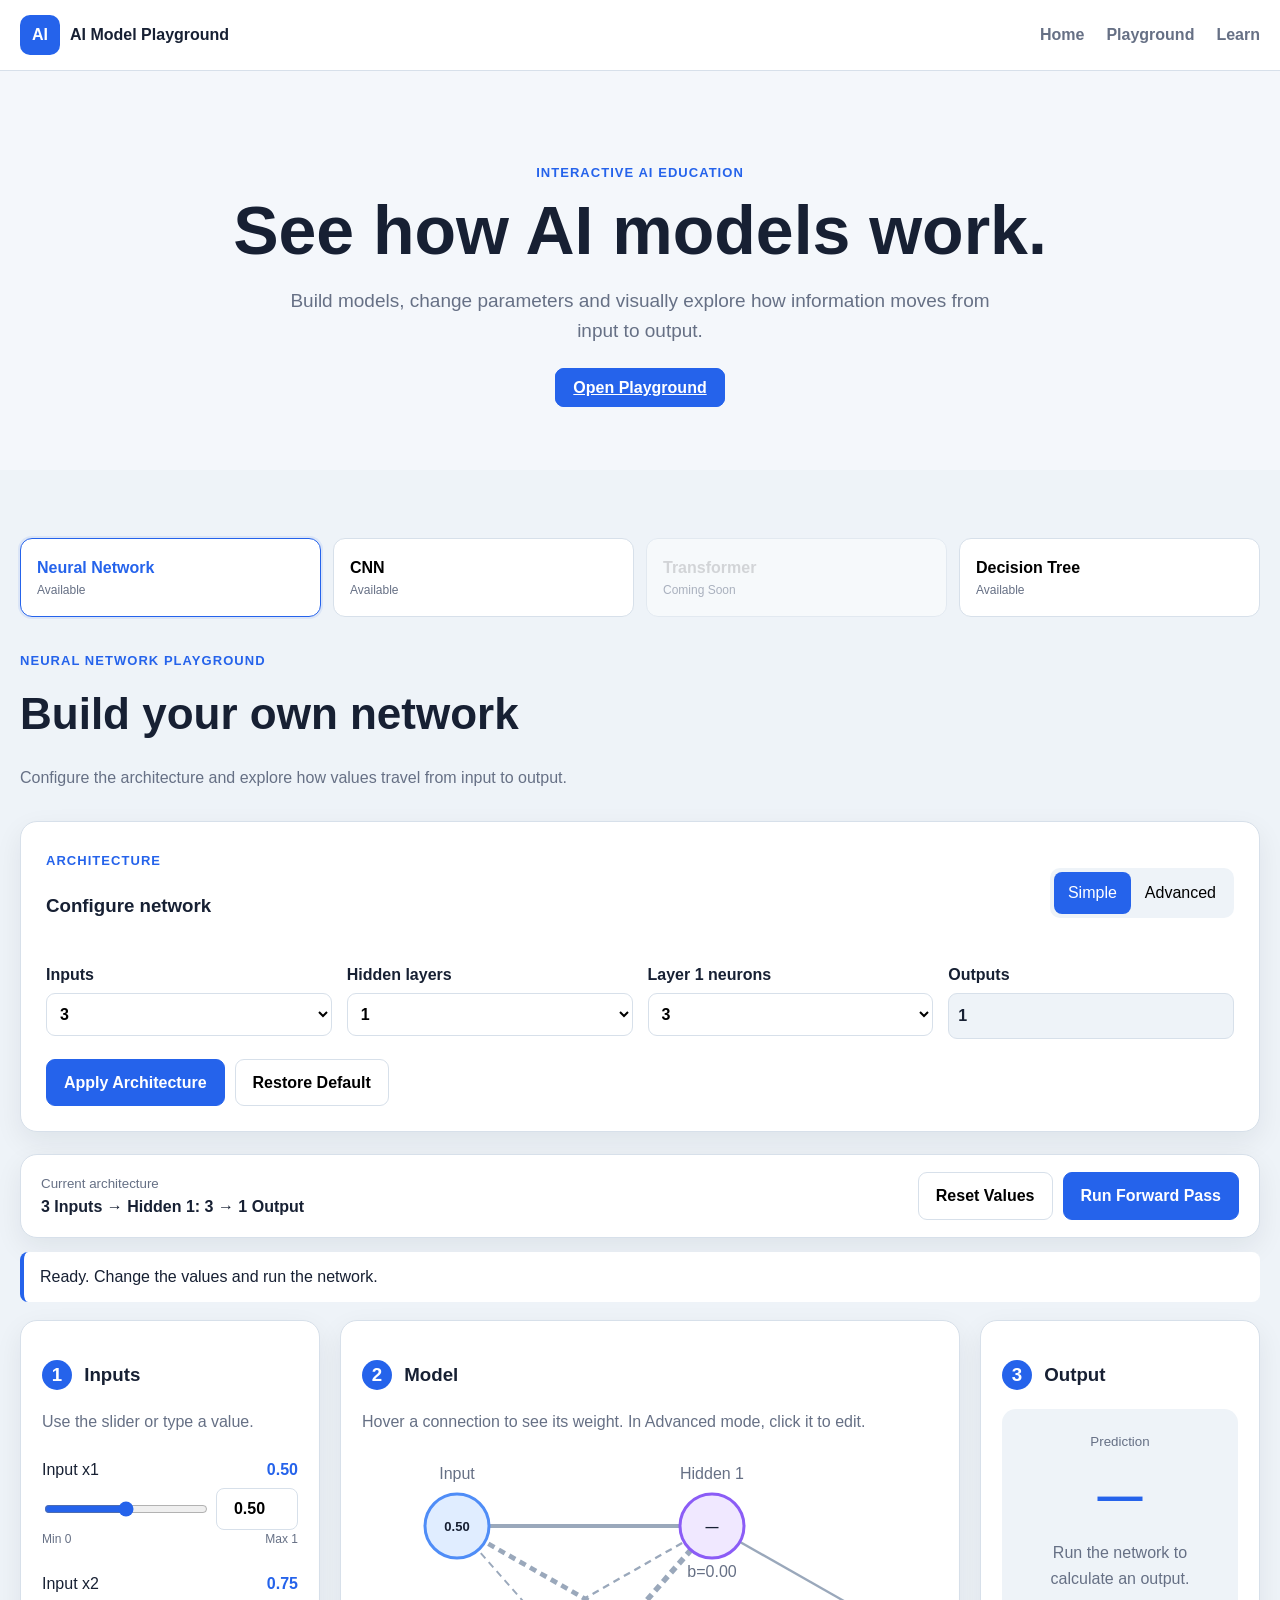
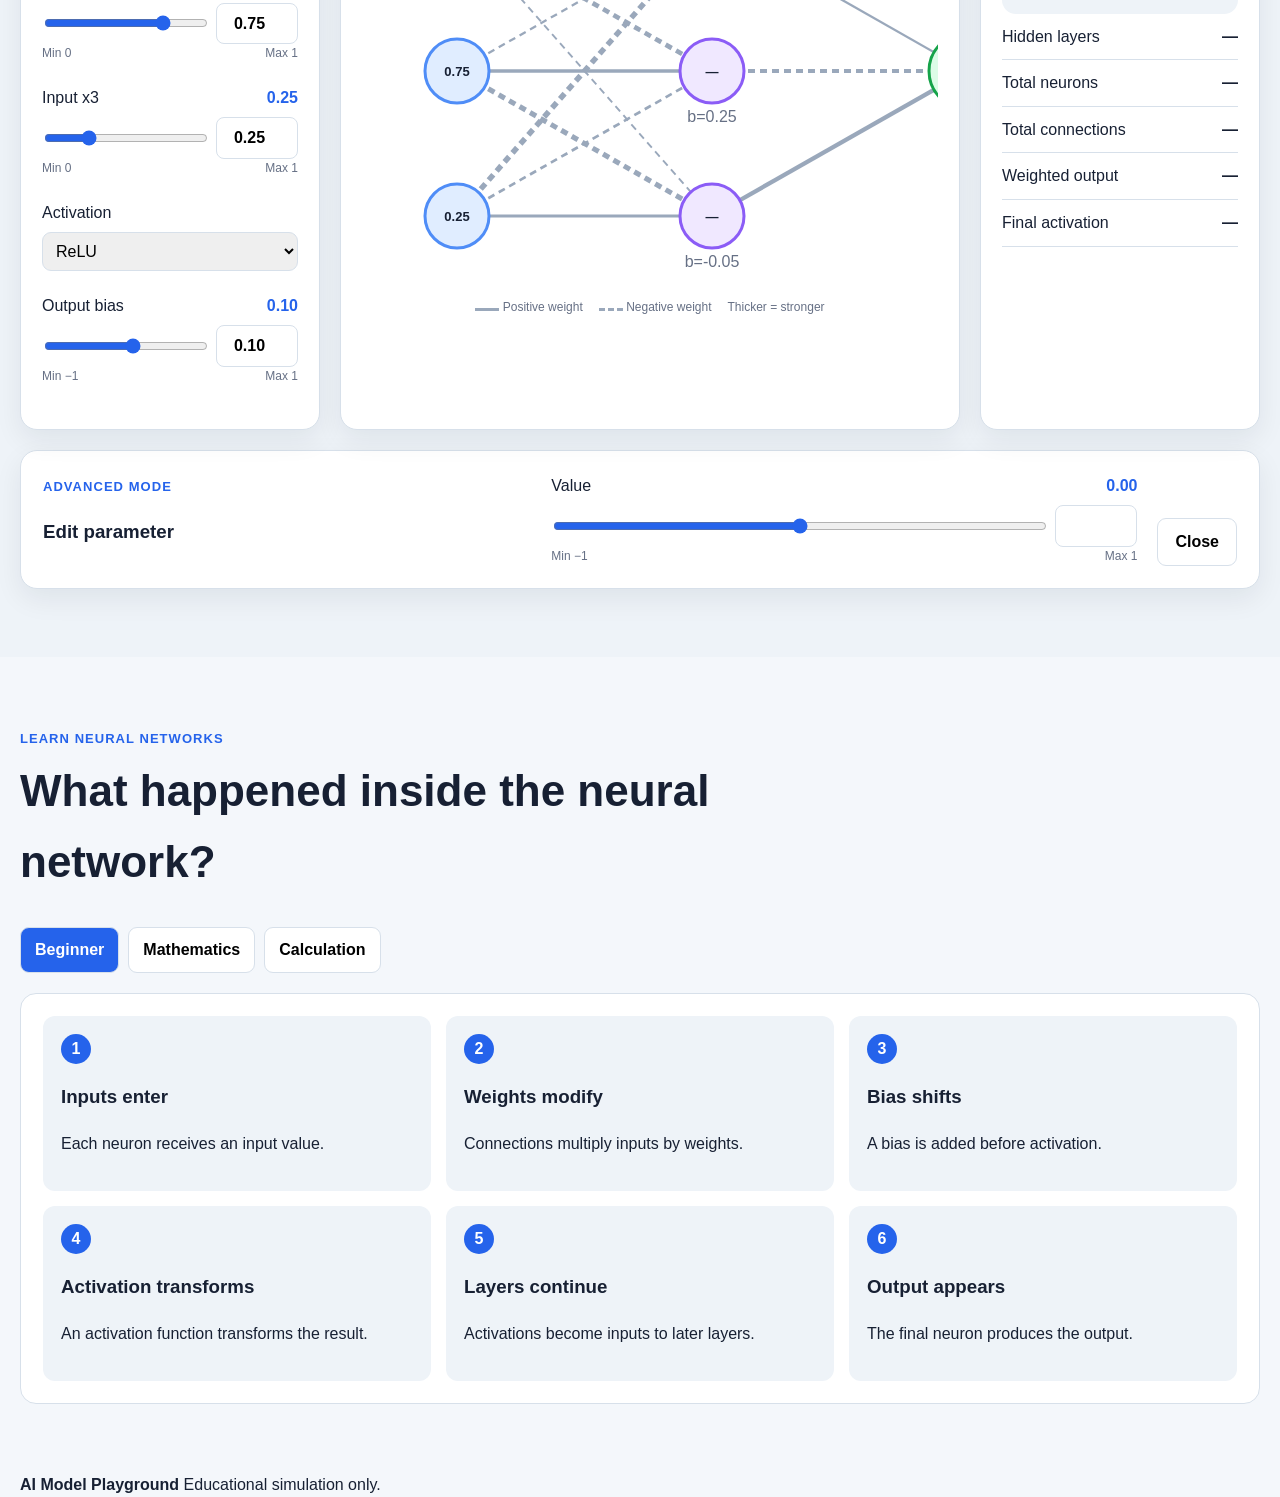
==== index.html @ cf35e77b "Improve decision tree layout and visualization" ====
<!-- index.html -->
<!DOCTYPE html>
<html lang="en">
<head>
<meta charset="UTF-8">
<meta name="viewport" content="width=device-width,initial-scale=1">
<meta name="description" content="Interactive educational AI Model Playground">
<title>AI Model Playground</title>
<link rel="stylesheet" href="style.css">
</head>

<body>

<header class="site-header">
<div class="wrap header">
<a href="#home" class="brand"><span class="brand-icon">AI</span>AI Model Playground</a>
<nav>
<a href="#home">Home</a>
<a href="#playground">Playground</a>
<a id="learn-nav-link" href="#neural-learn">Learn</a>
</nav>
</div>
</header>

<main>

<section class="hero" id="home">
<div class="wrap hero-inner">
<span class="label">Interactive AI Education</span>
<h1>See how AI models work.</h1>
<p>Build models, change parameters and visually explore how information moves from input to output.</p>
<a href="#playground" class="btn primary">Open Playground</a>
</div>
</section>

<section class="section playground-bg" id="playground">
<div class="wrap">

<div class="model-selector">
<button class="model-option active" data-model="neural" type="button"><strong>Neural Network</strong><span>Available</span></button>
<button class="model-option" data-model="cnn" type="button"><strong>CNN</strong><span>Available</span></button>
<button class="model-option disabled" disabled type="button"><strong>Transformer</strong><span>Coming Soon</span></button>
<button class="model-option" data-model="tree" type="button"><strong>Decision Tree</strong><span>Available</span></button>
</div>

<!-- ==================== NEURAL NETWORK ==================== -->

<div id="neural-playground">

<div class="heading">
<span class="label">Neural Network Playground</span>
<h2>Build your own network</h2>
<p>Configure the architecture and explore how values travel from input to output.</p>
</div>

<section class="card architecture">
<div class="arch-top">
<div><span class="label">Architecture</span><h3>Configure network</h3></div>
<div class="mode-switch">
<button id="simple-mode" class="mode active" type="button">Simple</button>
<button id="advanced-mode" class="mode" type="button">Advanced</button>
</div>
</div>

<div class="arch-controls">
<label>Inputs
<select id="architecture-inputs">
<option>1</option><option>2</option><option selected>3</option><option>4</option>
<option>5</option><option>6</option><option>7</option><option>8</option>
</select>
</label>

<label>Hidden layers
<select id="architecture-hidden-layers">
<option selected>1</option><option>2</option><option>3</option><option>4</option>
</select>
</label>

<div id="hidden-layer-settings" class="hidden-settings"></div>

<label>Outputs<span class="fixed">1</span></label>
</div>

<div class="actions">
<button id="apply-architecture" class="btn primary" type="button">Apply Architecture</button>
<button id="restore-default" class="btn" type="button">Restore Default</button>
</div>
</section>

<div class="toolbar card">
<div><small>Current architecture</small><strong id="architecture-description"></strong></div>
<div class="actions">
<button id="reset-network" class="btn" type="button">Reset Values</button>
<button id="run-network" class="btn primary" type="button">Run Forward Pass</button>
</div>
</div>

<div id="live-step" class="live-step">Ready. Change the values and run the network.</div>

<div class="workspace">

<section class="card panel">
<h3><span class="step">1</span> Inputs</h3>
<p class="muted">Use the slider or type a value.</p>
<div id="dynamic-input-controls"></div>

<label class="field">Activation
<select id="activation-function">
<option value="relu">ReLU</option>
<option value="sigmoid">Sigmoid</option>
<option value="tanh">Tanh</option>
</select>
</label>

<div class="field">
<div class="control-head"><label for="output-bias">Output bias</label><output id="output-bias-display">0.10</output></div>
<div class="value-row">
<input id="output-bias" type="range" min="-1" max="1" step=".05" value=".10">
<input id="output-bias-number" class="number-input" type="number" min="-1" max="1" step=".05" value=".10">
</div>
<div class="limits"><span>Min −1</span><span>Max 1</span></div>
</div>
</section>

<section class="card panel model-panel">
<h3><span class="step">2</span> Model</h3>
<p class="muted">Hover a connection to see its weight. In Advanced mode, click it to edit.</p>
<div class="network-scroll"><svg id="network-svg" class="network-svg" role="img" aria-label="Neural network"></svg></div>
<div class="legend">
<span><i class="legend-line"></i> Positive weight</span>
<span><i class="legend-line negative"></i> Negative weight</span>
<span>Thicker = stronger</span>
</div>
</section>

<section class="card panel">
<h3><span class="step">3</span> Output</h3>
<div class="prediction">
<small>Prediction</small>
<strong id="prediction-value">—</strong>
<span id="prediction-description">Run the network to calculate an output.</span>
</div>

<div class="results">
<p><span>Hidden layers</span><strong id="result-hidden-layers">—</strong></p>
<p><span>Total neurons</span><strong id="result-total-neurons">—</strong></p>
<p><span>Total connections</span><strong id="result-total-connections">—</strong></p>
<p><span>Weighted output</span><strong id="result-weighted-output">—</strong></p>
<p><span>Final activation</span><strong id="result-final-output">—</strong></p>
</div>
</section>

</div>

<section id="parameter-editor" class="card editor" hidden>
<div>
<span class="label">Advanced Mode</span>
<h3 id="editor-title">Edit parameter</h3>
<p id="editor-description" class="muted"></p>
</div>

<div>
<div class="control-head"><label for="parameter-slider">Value</label><output id="parameter-display">0.00</output></div>
<div class="value-row">
<input id="parameter-slider" type="range" min="-1" max="1" step=".05">
<input id="parameter-number" class="number-input" type="number" min="-1" max="1" step=".05">
</div>
<div class="limits"><span>Min −1</span><span>Max 1</span></div>
</div>

<button id="close-editor" class="btn" type="button">Close</button>
</section>

</div>

<!-- ========================== CNN ========================== -->

<div id="cnn-playground" hidden>

<div class="heading">
<span class="label">CNN Playground</span>
<h2>Explore convolution visually</h2>
<p>Edit image pixels and filters, then explore convolution, feature maps, pooling and flattening.</p>
</div>

<div class="cnn-toolbar card">
<div><small>CNN PIPELINE</small><strong>Input → Convolution → Feature Map → Pooling → Flatten</strong></div>
<div class="actions">
<button id="cnn-reset" class="btn" type="button">Reset</button>
<button id="cnn-run" class="btn primary" type="button">Run CNN</button>
</div>
</div>

<div id="cnn-live-step" class="live-step">Ready. Change the image or kernel and run the CNN.</div>

<section class="card cnn-controls">
<div class="cnn-settings">

<label>Convolution Stride
<select id="cnn-stride"><option value="1" selected>1</option><option value="2">2</option></select>
</label>

<label>Padding
<select id="cnn-padding"><option value="0" selected>0</option><option value="1">1</option></select>
</label>

<label>Pooling
<select id="cnn-pooling">
<option value="none">No Pooling</option>
<option value="max" selected>Max Pooling</option>
<option value="average">Average Pooling</option>
</select>
</label>

<label>Pooling Size
<select id="cnn-pool-size"><option value="2" selected>2 × 2</option><option value="3">3 × 3</option></select>
</label>

<label>Pooling Stride
<select id="cnn-pool-stride"><option value="1">1</option><option value="2" selected>2</option><option value="3">3</option></select>
</label>

<label>Preset Filter
<select id="cnn-kernel-preset">
<option value="edge" selected>Vertical Edge</option>
<option value="horizontal">Horizontal Edge</option>
<option value="sharpen">Sharpen</option>
<option value="blur">Blur</option>
<option value="custom">Custom</option>
</select>
</label>

</div>
</section>

<section class="card cnn-dimension-card">
<div><span class="label">Dimensions</span><h3>How the selected parameters change the CNN</h3></div>
<div class="dimension-grid">
<div><span>Input</span><strong>5 × 5</strong></div>
<div><span>Kernel</span><strong>3 × 3</strong></div>
<div><span>Feature Map</span><strong id="cnn-dimension-feature">3 × 3</strong></div>
<div><span>Pooling</span><strong id="cnn-dimension-pooling">1 × 1</strong></div>
</div>
<code id="cnn-dimension-equation">floor((5 + 2(0) - 3) / 1) + 1 = 3</code>
<div id="cnn-config-warning" class="cnn-warning" hidden></div>
</section>

<section class="card cnn-step-controller">
<div>
<span class="label">Convolution Explorer</span>
<h3>Move through convolution manually</h3>
<p class="muted">Inspect each kernel position or automatically play the full convolution.</p>
</div>

<div class="cnn-step-buttons">
<button id="cnn-prev-step" class="btn" type="button">← Previous</button>
<button id="cnn-next-step" class="btn primary" type="button">Next →</button>
<button id="cnn-auto-play" class="btn primary" type="button">▶ Auto Play</button>
<button id="cnn-reset-steps" class="btn" type="button">Reset Steps</button>
</div>

<div class="cnn-progress">
<div class="cnn-progress-bar"><div id="cnn-progress-fill"></div></div>
<strong id="cnn-step-count">Step 0 / 0</strong>
</div>
</section>

<section class="card cnn-current-calculation">
<span class="label">Current Calculation</span>
<h3 id="cnn-current-title">No convolution step selected</h3>
<code id="cnn-current-equation">Use Next or Auto Play to begin.</code>
<strong id="cnn-current-result"></strong>
</section>

<div class="cnn-workspace">

<section class="card cnn-panel">
<div class="cnn-panel-heading"><span class="step">1</span><div><h3>Input Image</h3><p>Edit each pixel directly.</p></div></div>
<div id="cnn-input-grid" class="matrix-grid matrix-5"></div>
<p class="matrix-limit">Allowed pixel values: 0 to 9</p>
</section>

<section class="card cnn-panel">
<div class="cnn-panel-heading"><span class="step">2</span><div><h3>Kernel / Filter</h3><p>The filter moves over the input image.</p></div></div>
<div id="cnn-kernel-grid" class="matrix-grid matrix-3"></div>
<p class="matrix-limit">Allowed kernel values: −3 to 3</p>
</section>

<section class="card cnn-panel">
<div class="cnn-panel-heading"><span class="step">3</span><div><h3>Feature Map</h3><p>Convolution generates these values.</p></div></div>
<div id="cnn-feature-map" class="cnn-result-grid"></div>
<div class="cnn-stat"><span>Feature map size</span><strong id="cnn-feature-size">—</strong></div>
</section>

<section class="card cnn-panel">
<div class="cnn-panel-heading"><span class="step">4</span><div><h3>Pooling</h3><p id="cnn-pooling-description">Max Pooling reduces the feature map.</p></div></div>
<div id="cnn-pool-map" class="cnn-result-grid"></div>
<div class="cnn-stat"><span>Result size</span><strong id="cnn-pool-size-result">—</strong></div>
</section>

</div>

<section class="card cnn-flatten-panel">
<div class="cnn-panel-heading"><span class="step">5</span><div><h3>Flattened Output</h3><p>The final matrix becomes a one-dimensional vector.</p></div></div>
<div id="cnn-flatten-output" class="flatten-vector"><span>Run the CNN to generate the vector.</span></div>
</section>

<section class="card cnn-calculation-panel">
<div class="cnn-panel-heading"><span class="step">6</span><div><h3>All Convolution Calculations</h3><p>Every feature-map calculation appears here.</p></div></div>
<div id="cnn-calculation-output" class="cnn-calculation-output"><p>Run or step through the CNN to see calculations.</p></div>
</section>

</div>

<!-- ===================== DECISION TREE ===================== -->

<div id="tree-playground" hidden>

<div class="heading">
<span class="label">Decision Tree Playground</span>
<h2>Experiment with more features and samples</h2>
<p>Edit the dataset, add samples, choose a feature and threshold, then see exactly how the split changes.</p>
</div>

<div class="tree-toolbar card">
<div>
<small>DECISION TREE</small>
<strong>Dataset → Feature → Threshold → Split → Leaf Prediction</strong>
</div>

<div class="actions">
<button id="tree-reset" class="btn" type="button">Reset</button>
<button id="tree-run" class="btn primary" type="button">Build Tree</button>
</div>
</div>

<div id="tree-live-step" class="live-step">
Ready. Edit the dataset or configure a split.
</div>

<!-- TREE SETTINGS -->

<section class="card tree-controls">

<div class="tree-settings">

<label>
Split Feature
<select id="tree-feature">
<option value="age" selected>Age</option>
<option value="income">Income</option>
<option value="score">Score</option>
<option value="experience">Experience</option>
</select>
</label>

<label>
Threshold
<input id="tree-threshold" class="number-input" type="number" value="30">
</label>

<label>
Split Criterion
<select id="tree-criterion">
<option value="gini" selected>Gini Impurity</option>
<option value="entropy">Entropy</option>
</select>
</label>

</div>

<div class="tree-control-actions">
<button id="tree-add-sample" class="btn primary" type="button">+ Add Sample</button>
<button id="tree-remove-sample" class="btn" type="button">− Remove Last Sample</button>
<span id="tree-sample-count" class="tree-sample-count">6 / 15 samples</span>
</div>

</section>

<!-- TREE DATASET SUMMARY -->

<section class="card tree-summary-card">

<div class="tree-summary-grid">

<div>
<span>Total Samples</span>
<strong id="tree-total-samples">6</strong>
</div>

<div>
<span>Class A</span>
<strong id="tree-class-a-count">3</strong>
</div>

<div>
<span>Class B</span>
<strong id="tree-class-b-count">3</strong>
</div>

<div>
<span>Selected Feature</span>
<strong id="tree-selected-feature">Age</strong>
</div>

</div>

</section>

<div class="tree-workspace">

<!-- DATASET -->

<section class="card tree-panel tree-dataset-panel">

<div class="tree-panel-heading">
<span class="step">1</span>
<div>
<h3>Editable Dataset</h3>
<p>Use between 4 and 15 samples.</p>
</div>
</div>

<div class="tree-table-wrap">

<table class="tree-table">

<thead>
<tr>
<th>ID</th>
<th>Age</th>
<th>Income</th>
<th>Score</th>
<th>Experience</th>
<th>Class</th>
</tr>
</thead>

<tbody id="tree-data-body"></tbody>

</table>

</div>

</section>

<!-- TREE VISUAL -->

<section class="card tree-panel">

<div class="tree-panel-heading">
<span class="step">2</span>
<div>
<h3>Tree Visualization</h3>
<p>Samples are routed according to your condition.</p>
</div>
</div>

<div id="tree-visualization" class="tree-visualization">
<p class="muted">Build the tree to see the split.</p>
</div>

</section>

<!-- SPLIT QUALITY -->

<section class="card tree-panel">

<div class="tree-panel-heading">
<span class="step">3</span>
<div>
<h3>Split Quality</h3>
<p>Compare the impurity before and after splitting.</p>
</div>
</div>

<div class="tree-stats">

<div>
<span>Parent impurity</span>
<strong id="tree-parent-impurity">—</strong>
</div>

<div>
<span>Left impurity</span>
<strong id="tree-left-impurity">—</strong>
</div>

<div>
<span>Right impurity</span>
<strong id="tree-right-impurity">—</strong>
</div>

<div>
<span>Weighted impurity</span>
<strong id="tree-weighted-impurity">—</strong>
</div>

<div>
<span>Information gain</span>
<strong id="tree-information-gain">—</strong>
</div>

</div>

</section>

</div>

<!-- SPLIT TABLE -->

<section class="card tree-split-table-panel">

<div class="tree-panel-heading">
<span class="step">4</span>
<div>
<h3>Where did each sample go?</h3>
<p>See the branch selected for every sample.</p>
</div>
</div>

<div class="tree-table-wrap">

<table class="tree-table">

<thead>
<tr>
<th>ID</th>
<th>Selected Value</th>
<th>Condition</th>
<th>Branch</th>
<th>Class</th>
</tr>
</thead>

<tbody id="tree-routing-body"></tbody>

</table>

</div>

</section>

<!-- CALCULATIONS -->

<section class="card tree-calculation-panel">

<span class="label">Calculation</span>
<h3>How was the split evaluated?</h3>

<div id="tree-calculation-output">
<p>Build the tree to see the calculations.</p>
</div>

</section>

</div>

</div>
</section>

<!-- ==================== NEURAL LEARNING ==================== -->

<section class="section" id="neural-learn">
<div class="wrap">

<div class="heading">
<span class="label">Learn Neural Networks</span>
<h2>What happened inside the neural network?</h2>
</div>

<div class="tabs">
<button class="tab active" data-tab="beginner">Beginner</button>
<button class="tab" data-tab="math">Mathematics</button>
<button class="tab" data-tab="calc">Calculation</button>
</div>

<div id="beginner-panel" class="learn-panel">
<div class="learn-grid">
<article><b>1</b><h3>Inputs enter</h3><p>Each neuron receives an input value.</p></article>
<article><b>2</b><h3>Weights modify</h3><p>Connections multiply inputs by weights.</p></article>
<article><b>3</b><h3>Bias shifts</h3><p>A bias is added before activation.</p></article>
<article><b>4</b><h3>Activation transforms</h3><p>An activation function transforms the result.</p></article>
<article><b>5</b><h3>Layers continue</h3><p>Activations become inputs to later layers.</p></article>
<article><b>6</b><h3>Output appears</h3><p>The final neuron produces the output.</p></article>
</div>
</div>

<div id="math-panel" class="learn-panel" hidden>
<div class="math-grid">
<article><h3>Weighted Sum</h3><p class="equation">z = Σ(xᵢ × wᵢ) + b</p></article>
<article><h3>Activation</h3><p class="equation">a = f(z)</p></article>
<article><h3>Sigmoid</h3><p class="equation">σ(z)=1/(1+e⁻ᶻ)</p></article>
</div>
</div>

<div id="calc-panel" class="learn-panel" hidden>
<div id="calculation-output"><p>Run the network to see calculations.</p></div>
</div>

</div>
</section>

<!-- ====================== CNN LEARNING ====================== -->

<section class="section" id="cnn-learn" hidden>
<div class="wrap">

<div class="heading">
<span class="label">Learn CNN</span>
<h2>What happened inside the CNN?</h2>
<p>Understand convolution, stride, padding, pooling and flattening.</p>
</div>

<div class="tabs cnn-tabs">
<button class="tab cnn-tab active" data-cnn-tab="beginner">Beginner</button>
<button class="tab cnn-tab" data-cnn-tab="math">Mathematics</button>
<button class="tab cnn-tab" data-cnn-tab="pipeline">CNN Pipeline</button>
</div>

<div id="cnn-beginner-panel" class="learn-panel">
<div class="learn-grid">
<article><b>1</b><h3>Input image</h3><p>The image becomes a matrix of pixel values.</p></article>
<article><b>2</b><h3>Kernel slides</h3><p>A filter moves across the input.</p></article>
<article><b>3</b><h3>Stride controls movement</h3><p>Stride determines how far the kernel moves.</p></article>
<article><b>4</b><h3>Padding adds borders</h3><p>Padding adds values around the input edges.</p></article>
<article><b>5</b><h3>Pooling reduces</h3><p>Pooling summarizes feature-map regions.</p></article>
<article><b>6</b><h3>Flatten creates vector</h3><p>The final matrix becomes a 1D vector.</p></article>
</div>
</div>

<div id="cnn-math-panel" class="learn-panel" hidden>
<div class="math-grid">
<article><h3>Convolution Output Size</h3><p class="equation">O=floor((N+2P−K)/S)+1</p></article>
<article><h3>Pooling Output Size</h3><p class="equation">Oₚ=floor((N−F)/Sₚ)+1</p></article>
<article><h3>Convolution</h3><p class="equation">y(i,j)=ΣₘΣₙx(i+m,j+n)k(m,n)</p></article>
<article><h3>Max Pooling</h3><p class="equation">y=max(x₁,...,xₙ)</p></article>
<article><h3>Average Pooling</h3><p class="equation">y=(x₁+...+xₙ)/n</p></article>
<article><h3>No Pooling</h3><p>The feature map goes directly to flattening.</p></article>
</div>
</div>

<div id="cnn-pipeline-panel" class="learn-panel" hidden>
<div class="cnn-pipeline">
<div class="pipeline-box"><strong>Input</strong><span>5 × 5 matrix</span></div>
<span class="pipeline-arrow">→</span>
<div class="pipeline-box"><strong>Kernel</strong><span>3 × 3 filter</span></div>
<span class="pipeline-arrow">→</span>
<div class="pipeline-box"><strong>Feature Map</strong><span>Convolution output</span></div>
<span class="pipeline-arrow">→</span>
<div class="pipeline-box"><strong>Pooling</strong><span>Optional reduction</span></div>
<span class="pipeline-arrow">→</span>
<div class="pipeline-box"><strong>Flatten</strong><span>1D vector</span></div>
</div>
</div>

</div>
</section>

<!-- ==================== TREE LEARNING ==================== -->

<section class="section" id="tree-learn" hidden>
<div class="wrap">

<div class="heading">
<span class="label">Learn Decision Trees</span>
<h2>How does a decision tree make a decision?</h2>
<p>Experiment with different features, thresholds and dataset sizes.</p>
</div>

<div class="tabs tree-tabs">
<button class="tab tree-tab active" data-tree-tab="beginner">Beginner</button>
<button class="tab tree-tab" data-tree-tab="math">Mathematics</button>
<button class="tab tree-tab" data-tree-tab="split">Split Logic</button>
</div>

<div id="tree-beginner-panel" class="learn-panel">
<div class="learn-grid">
<article><b>1</b><h3>Start with samples</h3><p>The tree receives labelled examples.</p></article>
<article><b>2</b><h3>Choose a feature</h3><p>Select Age, Income, Score or Experience.</p></article>
<article><b>3</b><h3>Set a threshold</h3><p>The model asks a yes/no numerical question.</p></article>
<article><b>4</b><h3>Split samples</h3><p>Samples move to the left or right branch.</p></article>
<article><b>5</b><h3>Measure purity</h3><p>Gini or entropy evaluates each branch.</p></article>
<article><b>6</b><h3>Predict class</h3><p>The majority class becomes the leaf prediction.</p></article>
</div>
</div>

<div id="tree-math-panel" class="learn-panel" hidden>
<div class="math-grid">
<article><h3>Gini Impurity</h3><p class="equation">Gini = 1 − Σpᵢ²</p></article>
<article><h3>Entropy</h3><p class="equation">H = −Σpᵢ log₂(pᵢ)</p></article>
<article><h3>Weighted Impurity</h3><p class="equation">I = (nL/n)IL + (nR/n)IR</p></article>
<article><h3>Information Gain</h3><p class="equation">Gain = Parent − Weighted Children</p></article>
</div>
</div>

<div id="tree-split-panel" class="learn-panel" hidden>

<div class="tree-pipeline">
<div class="pipeline-box"><strong>Dataset</strong><span>4–15 samples</span></div>
<span class="pipeline-arrow">→</span>
<div class="pipeline-box"><strong>Feature</strong><span>Age / Income / Score / Experience</span></div>
<span class="pipeline-arrow">→</span>
<div class="pipeline-box"><strong>Threshold</strong><span>Feature ≤ value?</span></div>
<span class="pipeline-arrow">→</span>
<div class="pipeline-box"><strong>Branches</strong><span>Left / Right</span></div>
<span class="pipeline-arrow">→</span>
<div class="pipeline-box"><strong>Leaves</strong><span>Majority prediction</span></div>
</div>

</div>

</div>
</section>

</main>

<footer>
<div class="wrap footer">
<strong>AI Model Playground</strong>
<span>Educational simulation only.</span>
</div>
</footer>

<div id="weight-tooltip" class="weight-tooltip" hidden></div>

<script src="models/neural-network.js"></script>
<script src="models/cnn.js"></script>
<script src="models/decision-tree.js"></script>
<script src="script.js"></script>

</body>
</html>
---- style.css ----
/* style.css */

:root{--bg:#f4f7fb;--surface:#fff;--soft:#eef3f8;--text:#172033;--muted:#667085;--border:#d7e0ea;--blue:#2563eb;--blue2:#1d4ed8;--purple:#8b5cf6;--green:#16a34a;--red:#dc2626;--shadow:0 10px 28px rgba(15,23,42,.07)}
*{box-sizing:border-box}html{scroll-behavior:smooth}body{margin:0;font-family:Arial,sans-serif;background:var(--bg);color:var(--text);line-height:1.6}button,input,select{font:inherit}button{cursor:pointer}a{color:inherit}.wrap{width:min(1240px,calc(100% - 40px));margin:auto}
.site-header{position:sticky;top:0;z-index:20;background:#fffffff2;border-bottom:1px solid var(--border);backdrop-filter:blur(10px)}.header{min-height:70px;display:flex;justify-content:space-between;align-items:center}.brand{display:flex;align-items:center;gap:10px;text-decoration:none;font-weight:700}.brand-icon{display:grid;place-items:center;width:40px;height:40px;border-radius:10px;background:var(--blue);color:#fff}.header nav{display:flex;gap:22px}.header nav a{text-decoration:none;color:var(--muted);font-weight:600}
.hero{padding:88px 20px 70px}.hero-inner{max-width:850px;text-align:center}.hero h1{font-size:clamp(42px,7vw,68px);line-height:1.05;margin:10px 0 20px}.hero p{font-size:19px;color:var(--muted);max-width:700px;margin:0 auto 28px}
.label{font-size:13px;font-weight:700;letter-spacing:.08em;text-transform:uppercase;color:var(--blue)}.section{padding:68px 0}.playground-bg{background:var(--soft)}.heading{max-width:800px;margin-bottom:30px}.heading h2{font-size:clamp(30px,4vw,44px);margin:6px 0}.heading p,.muted{color:var(--muted)}.card{background:#fff;border:1px solid var(--border);border-radius:17px;box-shadow:var(--shadow)}.btn{border:1px solid var(--border);background:#fff;padding:10px 17px;border-radius:9px;font-weight:700}.btn.primary{background:var(--blue);border-color:var(--blue);color:#fff}.btn.primary:hover{background:var(--blue2)}.btn:disabled{opacity:.5;cursor:not-allowed}.actions{display:flex;gap:10px;flex-wrap:wrap}

.model-selector{display:grid;grid-template-columns:repeat(4,1fr);gap:12px;margin-bottom:30px}.model-option{padding:16px;border:1px solid var(--border);border-radius:12px;background:#fff;text-align:left}.model-option strong,.model-option span{display:block}.model-option span{font-size:12px;color:var(--muted)}.model-option.active{border-color:var(--blue);box-shadow:0 0 0 2px #2563eb18}.model-option.active strong{color:var(--blue)}.model-option.disabled{opacity:.5;cursor:not-allowed}

.architecture{padding:25px;margin-bottom:22px}.arch-top{display:flex;align-items:center;justify-content:space-between;gap:20px}.mode-switch{display:flex;background:var(--soft);padding:4px;border-radius:10px}.mode{border:0;background:transparent;padding:8px 14px;border-radius:8px}.mode.active{background:var(--blue);color:#fff}.arch-controls{display:flex;gap:15px;flex-wrap:wrap;margin-top:22px}.arch-controls>label,.hidden-settings>label{flex:1 1 170px;font-weight:700}.arch-controls select,.hidden-settings select,.fixed{display:block;width:100%;margin-top:6px;padding:9px;min-height:43px;border:1px solid var(--border);border-radius:9px;background:#fff}.fixed{background:var(--soft)}.hidden-settings{display:contents}.architecture>.actions{margin-top:20px}

.toolbar,.cnn-toolbar,.tree-toolbar{display:flex;justify-content:space-between;align-items:center;gap:20px;padding:17px 20px;margin-bottom:14px}.toolbar small,.cnn-toolbar small,.tree-toolbar small{display:block;color:var(--muted)}.live-step{padding:12px 16px;margin-bottom:18px;border-left:4px solid var(--blue);background:#fff;border-radius:8px}

.workspace{display:grid;grid-template-columns:300px minmax(420px,1fr) 280px;gap:20px}.panel{padding:21px;min-width:0}.step{display:inline-grid;place-items:center;width:30px;height:30px;border-radius:50%;background:var(--blue);color:#fff;margin-right:7px}.field,.control-group{display:block;margin:22px 0}.field select{width:100%;margin-top:7px;padding:9px;border:1px solid var(--border);border-radius:9px}.control-head{display:flex;justify-content:space-between;gap:8px;margin-bottom:6px}.control-head output{font-weight:700;color:var(--blue)}.value-row{display:grid;grid-template-columns:minmax(0,1fr) 82px;gap:10px;align-items:center}input[type=range]{width:100%;accent-color:var(--blue)}.number-input{width:100%;padding:7px;border:1px solid var(--border);border-radius:8px;text-align:center;font-weight:700}.number-input.invalid{border-color:var(--red);background:#fef2f2}.limits{display:flex;justify-content:space-between;font-size:12px;color:var(--muted)}

.network-scroll{overflow-x:auto}.network-svg{width:100%;min-width:650px}.connection{stroke:#9aa8bb;stroke-width:2.5;cursor:pointer}.connection.negative{stroke-dasharray:7 5}.connection.active{stroke:var(--blue)!important;stroke-width:6!important}.node{stroke-width:3;cursor:pointer}.node.input{fill:#e0edff;stroke:#4f8df7}.node.hidden{fill:#f0e8ff;stroke:var(--purple)}.node.output{fill:#dcfce7;stroke:var(--green)}.node.active{stroke-width:7}.node-text{font-size:13px;font-weight:700;fill:var(--text);pointer-events:none}.bias-label,.layer-label{fill:var(--muted)}.legend{display:flex;justify-content:center;gap:16px;flex-wrap:wrap;color:var(--muted);font-size:12px}.legend-line{display:inline-block;width:24px;border-top:3px solid #9aa8bb}.legend-line.negative{border-top-style:dashed}.prediction{text-align:center;background:var(--soft);padding:22px;border-radius:14px}.prediction small,.prediction span{display:block;color:var(--muted)}.prediction strong{display:block;font-size:45px;color:var(--blue);margin:8px}.results p{display:flex;justify-content:space-between;border-bottom:1px solid var(--border);padding:10px 0;margin:0}.editor{margin-top:20px;padding:22px;display:grid;grid-template-columns:1fr 1.2fr auto;align-items:end;gap:20px}.weight-tooltip{position:fixed;z-index:1000;padding:7px 10px;background:#111827;color:#fff;border-radius:7px;font-size:12px;pointer-events:none}

.tabs{display:flex;gap:9px;margin-bottom:20px;flex-wrap:wrap}.tab{border:1px solid var(--border);background:#fff;padding:9px 14px;border-radius:9px;font-weight:700}.tab.active{background:var(--blue);color:#fff}.learn-panel{border:1px solid var(--border);background:#fff;padding:22px;border-radius:16px}.learn-grid,.math-grid{display:grid;grid-template-columns:repeat(3,1fr);gap:15px}.learn-grid article,.math-grid article{background:var(--soft);padding:18px;border-radius:12px}.learn-grid b{display:grid;place-items:center;width:30px;height:30px;border-radius:50%;background:var(--blue);color:#fff}.equation{background:#fff;padding:15px;border-radius:10px;font-family:monospace}.calc-step{background:var(--soft);padding:14px;border-radius:10px;margin:10px 0}

/* CNN */

.cnn-controls{padding:20px;margin-bottom:18px}.cnn-settings{display:grid;grid-template-columns:repeat(3,1fr);gap:15px}.cnn-settings label{font-weight:700}.cnn-settings select{width:100%;margin-top:6px;padding:9px;border:1px solid var(--border);border-radius:9px;background:#fff}.cnn-dimension-card{padding:20px;margin-bottom:18px}.dimension-grid{display:grid;grid-template-columns:repeat(4,1fr);gap:10px;margin-bottom:14px}.dimension-grid div{padding:13px;background:var(--soft);border-radius:10px}.dimension-grid span,.dimension-grid strong{display:block}.dimension-grid span{color:var(--muted);font-size:12px}#cnn-dimension-equation{display:block;padding:12px;background:var(--soft);border-radius:8px}.cnn-warning{margin-top:12px;padding:11px 13px;background:#fef2f2;border:1px solid #fecaca;color:#991b1b;border-radius:8px}.cnn-step-controller,.cnn-current-calculation{padding:20px;margin-bottom:18px}.cnn-step-buttons{display:flex;gap:8px;flex-wrap:wrap;margin-top:15px}.cnn-progress{display:grid;grid-template-columns:1fr auto;gap:12px;align-items:center;margin-top:18px}.cnn-progress-bar{height:10px;background:var(--soft);border-radius:999px;overflow:hidden}#cnn-progress-fill{height:100%;width:0;background:var(--blue)}#cnn-current-equation{display:block;background:var(--soft);padding:14px;border-radius:9px;white-space:normal;overflow-wrap:anywhere}#cnn-current-result{display:block;margin-top:8px;color:var(--blue);font-size:18px}.cnn-workspace{display:grid;grid-template-columns:repeat(4,1fr);gap:18px}.cnn-panel,.cnn-flatten-panel,.cnn-calculation-panel{padding:20px}.cnn-flatten-panel,.cnn-calculation-panel{margin-top:18px}.cnn-panel-heading{display:flex;align-items:flex-start;gap:8px;margin-bottom:18px}.cnn-panel-heading h3{margin:0}.cnn-panel-heading p{margin:3px 0;color:var(--muted);font-size:13px}.matrix-grid{display:grid;gap:5px}.matrix-5{grid-template-columns:repeat(5,1fr)}.matrix-3{grid-template-columns:repeat(3,1fr)}.matrix-cell{width:100%;aspect-ratio:1;text-align:center;border:1px solid var(--border);border-radius:6px;background:#fff;font-weight:700}.matrix-cell.invalid{border-color:var(--red);background:#fef2f2}.matrix-cell.highlight{background:#dbeafe;border-color:var(--blue)}.matrix-cell.kernel-highlight{background:#ede9fe;border-color:var(--purple)}.matrix-limit{text-align:center;color:var(--muted);font-size:12px}.cnn-result-grid{display:grid;gap:5px}.cnn-result-cell{min-height:42px;display:grid;place-items:center;padding:5px;border:1px solid var(--border);border-radius:6px;background:var(--soft);font-size:12px;font-weight:700}.cnn-result-cell.active{color:#fff;background:var(--blue);border-color:var(--blue)}.cnn-result-cell.pending{color:transparent}.cnn-stat{display:flex;justify-content:space-between;margin-top:14px;padding-top:10px;border-top:1px solid var(--border)}.flatten-vector{display:flex;gap:7px;flex-wrap:wrap}.flatten-value{min-width:55px;padding:8px 10px;border:1px solid var(--border);border-radius:8px;text-align:center;background:var(--soft);font-family:monospace;font-weight:700}.cnn-calculation-output{display:grid;gap:10px}.cnn-calc-step{padding:14px;border-radius:10px;background:var(--soft)}.cnn-calc-step strong{display:block;margin-bottom:5px}.cnn-calc-step code{display:block;white-space:normal;overflow-wrap:anywhere}.cnn-calc-result{margin-top:5px;color:var(--blue);font-weight:700}.cnn-pipeline,.tree-pipeline{display:flex;align-items:center;justify-content:center;gap:10px;flex-wrap:wrap}.pipeline-box{min-width:135px;padding:16px;text-align:center;background:var(--soft);border:1px solid var(--border);border-radius:12px}.pipeline-box strong,.pipeline-box span{display:block}.pipeline-box span{font-size:12px;color:var(--muted)}.pipeline-arrow{color:var(--blue);font-size:24px}

//* =========================
   DECISION TREE
========================= */

.tree-controls{
  padding:22px;
  margin-bottom:18px;
}

.tree-settings{
  display:grid;
  grid-template-columns:repeat(3,minmax(0,1fr));
  gap:18px;
}

.tree-settings label{
  font-weight:700;
}

.tree-settings select,
.tree-settings input{
  display:block;
  width:100%;
  margin-top:7px;
  padding:10px 12px;
  min-height:44px;
  border:1px solid var(--border);
  border-radius:9px;
  background:#fff;
}

.tree-control-actions{
  display:flex;
  gap:10px;
  align-items:center;
  flex-wrap:wrap;
  margin-top:20px;
}

.tree-sample-count{
  margin-left:auto;
  color:var(--muted);
  font-size:13px;
  font-weight:700;
}


/* SUMMARY */

.tree-summary-card{
  padding:14px;
  margin-bottom:18px;
}

.tree-summary-grid{
  display:grid;
  grid-template-columns:repeat(4,minmax(0,1fr));
  gap:10px;
}

.tree-summary-grid div{
  padding:13px 14px;
  background:var(--soft);
  border-radius:10px;
}

.tree-summary-grid span,
.tree-summary-grid strong{
  display:block;
}

.tree-summary-grid span{
  font-size:12px;
  color:var(--muted);
}

.tree-summary-grid strong{
  margin-top:3px;
  font-size:18px;
}


/* MAIN WORKSPACE
   Dataset + Tree only
*/

.tree-workspace{
  display:grid;
  grid-template-columns:minmax(0,1.05fr) minmax(0,.95fr);
  gap:18px;
  align-items:stretch;
}

.tree-panel{
  padding:22px;
  min-width:0;
}

.tree-dataset-panel{
  overflow:hidden;
}

.tree-panel-heading{
  display:flex;
  gap:10px;
  align-items:flex-start;
  margin-bottom:20px;
}

.tree-panel-heading .step{
  flex:0 0 30px;
}

.tree-panel-heading h3{
  margin:0;
  line-height:1.3;
}

.tree-panel-heading p{
  margin:4px 0 0;
  color:var(--muted);
  font-size:13px;
}


/* DATA TABLE */

.tree-table-wrap{
  width:100%;
  overflow-x:auto;
}

.tree-table{
  width:100%;
  border-collapse:collapse;
  table-layout:auto;
}

.tree-table th,
.tree-table td{
  padding:8px 6px;
  border-bottom:1px solid var(--border);
  text-align:center;
  white-space:nowrap;
}

.tree-table th{
  font-size:11px;
  color:var(--muted);
  font-weight:700;
}

.tree-table th:first-child,
.tree-table td:first-child{
  width:40px;
}

.tree-table input,
.tree-table select{
  width:100%;
  min-width:72px;
  padding:7px 8px;
  border:1px solid var(--border);
  border-radius:7px;
  background:#fff;
}

.tree-table input:focus,
.tree-table select:focus{
  border-color:var(--blue);
  outline:none;
  box-shadow:0 0 0 2px #2563eb18;
}


/* TREE VISUALIZATION */

.tree-visualization{
  min-height:390px;
  width:100%;
  display:flex;
  align-items:center;
  justify-content:center;
  overflow-x:auto;
  padding:20px 5px;
}

.tree-diagram{
  width:100%;
  min-width:480px;

  display:grid;

  grid-template-columns:
    minmax(180px,1fr)
    minmax(180px,1fr);

  grid-template-areas:
    "root root"
    "left right";

  column-gap:30px;
  row-gap:72px;

  text-align:center;
  position:relative;
}

.tree-root{
  grid-area:root;
  width:min(100%,440px);
  justify-self:center;
}

.tree-left{
  grid-area:left;
}

.tree-right{
  grid-area:right;
}

.tree-node-box{
  padding:17px 20px;
  border:2px solid var(--blue);
  border-radius:13px;
  background:#fff;
  box-shadow:0 6px 18px rgba(15,23,42,.05);
}

.tree-leaf-box{
  min-height:105px;
  padding:17px 14px;
  border:2px solid var(--green);
  border-radius:13px;
  background:#f0fdf4;

  display:flex;
  flex-direction:column;
  justify-content:center;
  align-items:center;
}

.tree-node-box strong,
.tree-node-box span,
.tree-leaf-box strong,
.tree-leaf-box span{
  display:block;
}

.tree-node-box strong,
.tree-leaf-box strong{
  font-size:15px;
}

.tree-node-box span,
.tree-leaf-box span{
  margin-top:5px;
  font-size:12px;
  color:var(--muted);
}

.tree-branch-label{
  margin-bottom:8px;
  font-size:11px;
  color:var(--blue);
  font-weight:700;
}

.tree-samples{
  display:flex;
  justify-content:center;
  gap:6px;
  flex-wrap:wrap;
  margin-top:12px;
}

.tree-sample{
  display:inline-grid;
  place-items:center;

  width:28px;
  height:28px;

  border-radius:50%;

  font-size:11px;
  font-weight:700;
}

.tree-sample.class-a{
  background:#dbeafe;
  color:#1d4ed8;
}

.tree-sample.class-b{
  background:#fee2e2;
  color:#b91c1c;
}


/* SPLIT QUALITY
   Make it full width below the tree
*/

.tree-workspace .tree-panel:nth-child(3){
  grid-column:1 / -1;
}

.tree-workspace .tree-panel:nth-child(3) .tree-stats{
  display:grid;
  grid-template-columns:repeat(5,minmax(0,1fr));
  gap:12px;
}

.tree-stats div{
  display:block;
  padding:15px;
  background:var(--soft);
  border-radius:10px;
  min-width:0;
}

.tree-stats span{
  display:block;
  margin-bottom:5px;
  color:var(--muted);
  font-size:12px;
}

.tree-stats strong{
  display:block;
  font-size:18px;
  color:var(--text);
}

.tree-stats div:last-child{
  background:#eff6ff;
  border:1px solid #bfdbfe;
}

.tree-stats div:last-child strong{
  color:var(--blue);
}


/* SAMPLE ROUTING */

.tree-split-table-panel{
  padding:22px;
  margin-top:18px;
}

.tree-split-table-panel .tree-table{
  min-width:700px;
}


/* CALCULATIONS */

.tree-calculation-panel{
  padding:22px;
  margin-top:18px;
}

.tree-calculation-panel > h3{
  margin-top:4px;
}

#tree-calculation-output{
  display:grid;
  grid-template-columns:repeat(2,minmax(0,1fr));
  gap:12px;
  margin-top:18px;
}

.tree-calc-step{
  padding:16px;
  background:var(--soft);
  border-radius:11px;
  min-width:0;
}

.tree-calc-step strong{
  display:block;
  margin-bottom:7px;
}

.tree-calc-step code{
  display:block;
  white-space:normal;
  overflow-wrap:anywhere;
  color:#475467;
  line-height:1.6;
}

.tree-calc-step .cnn-calc-result{
  margin-top:8px;
  color:var(--blue);
  font-weight:700;
}


/* ROUTING COLORS */

.tree-route-left{
  color:#1d4ed8;
  font-weight:700;
}

.tree-route-right{
  color:#7c3aed;
  font-weight:700;
}

.tree-class-a{
  color:#1d4ed8;
  font-weight:700;
}

.tree-class-b{
  color:#b91c1c;
  font-weight:700;
}


/* RESPONSIVE */

@media(max-width:1050px){

  .tree-workspace{
    grid-template-columns:1fr;
  }

  .tree-workspace .tree-panel:nth-child(3){
    grid-column:auto;
  }

  .tree-workspace .tree-panel:nth-child(3) .tree-stats{
    grid-template-columns:repeat(3,1fr);
  }

  .tree-summary-grid{
    grid-template-columns:repeat(2,1fr);
  }

}


@media(max-width:750px){

  .tree-settings{
    grid-template-columns:1fr;
  }

  .tree-workspace .tree-panel:nth-child(3) .tree-stats{
    grid-template-columns:1fr 1fr;
  }

  #tree-calculation-output{
    grid-template-columns:1fr;
  }

  .tree-diagram{
    min-width:420px;
    column-gap:16px;
  }

}


@media(max-width:520px){

  .tree-summary-grid{
    grid-template-columns:1fr 1fr;
  }

  .tree-workspace .tree-panel:nth-child(3) .tree-stats{
    grid-template-columns:1fr;
  }

  .tree-control-actions{
    align-items:stretch;
  }

  .tree-control-actions .btn{
    width:100%;
  }

  .tree-sample-count{
    margin-left:0;
    width:100%;
    text-align:center;
  }

}
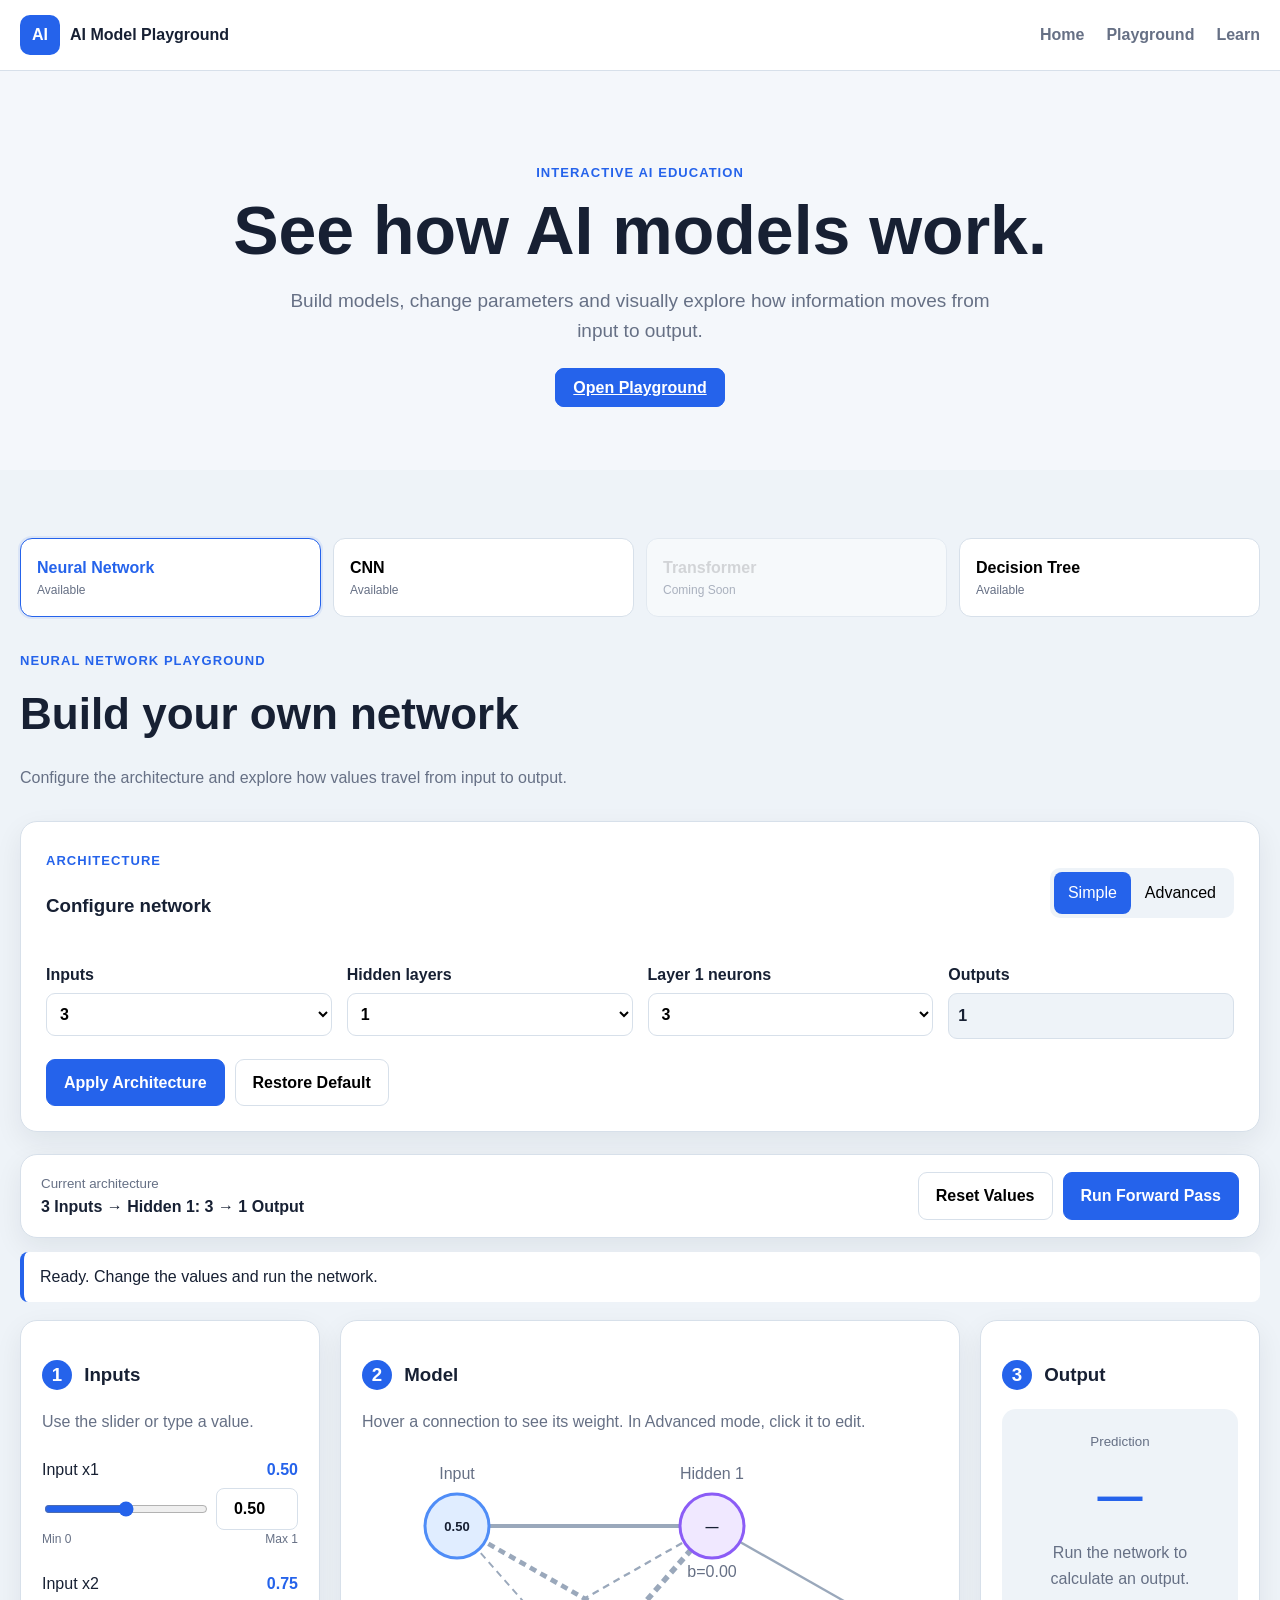
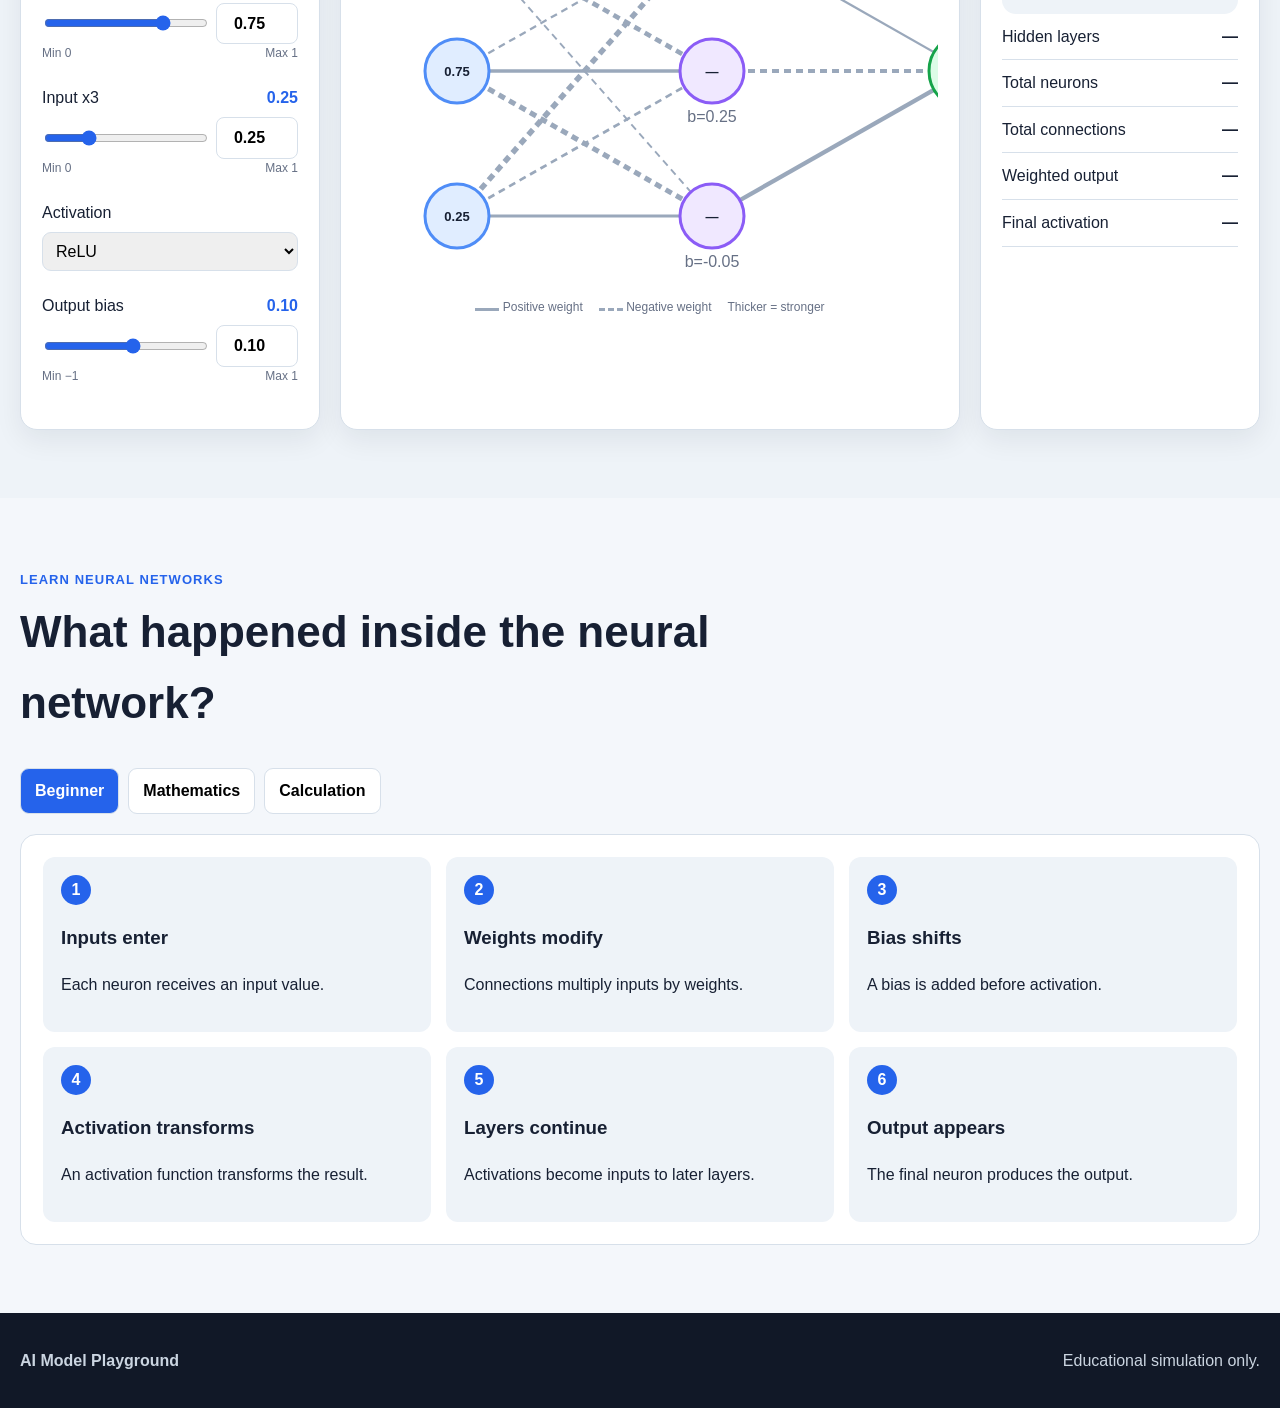
==== commit 4738eb43: "Add interactive Decision Tree playground with customizable features" ====
--- a/index.html
+++ b/index.html
@@ -1,6 +1,6 @@
-<!-- index.html -->
 <!DOCTYPE html>
 <html lang="en">
+
 <head>
 <meta charset="UTF-8">
 <meta name="viewport" content="width=device-width,initial-scale=1">
@@ -11,432 +11,1707 @@
 
 <body>
 
+<!-- =========================================
+     HEADER
+========================================= -->
+
 <header class="site-header">
 <div class="wrap header">
-<a href="#home" class="brand"><span class="brand-icon">AI</span>AI Model Playground</a>
+
+<a href="#home" class="brand">
+<span class="brand-icon">AI</span>
+AI Model Playground
+</a>
+
 <nav>
 <a href="#home">Home</a>
 <a href="#playground">Playground</a>
 <a id="learn-nav-link" href="#neural-learn">Learn</a>
 </nav>
+
 </div>
 </header>
 
+
 <main>
+
+<!-- =========================================
+     HERO
+========================================= -->
 
 <section class="hero" id="home">
 <div class="wrap hero-inner">
+
 <span class="label">Interactive AI Education</span>
+
 <h1>See how AI models work.</h1>
-<p>Build models, change parameters and visually explore how information moves from input to output.</p>
-<a href="#playground" class="btn primary">Open Playground</a>
-</div>
-</section>
+
+<p>
+Build models, change parameters and visually explore how
+information moves from input to output.
+</p>
+
+<a href="#playground" class="btn primary">
+Open Playground
+</a>
+
+</div>
+</section>
+
+
+<!-- =========================================
+     MAIN PLAYGROUND
+========================================= -->
 
 <section class="section playground-bg" id="playground">
+
 <div class="wrap">
 
+
+<!-- =========================================
+     MODEL SELECTOR
+========================================= -->
+
 <div class="model-selector">
-<button class="model-option active" data-model="neural" type="button"><strong>Neural Network</strong><span>Available</span></button>
-<button class="model-option" data-model="cnn" type="button"><strong>CNN</strong><span>Available</span></button>
-<button class="model-option disabled" disabled type="button"><strong>Transformer</strong><span>Coming Soon</span></button>
-<button class="model-option" data-model="tree" type="button"><strong>Decision Tree</strong><span>Available</span></button>
-</div>
-
-<!-- ==================== NEURAL NETWORK ==================== -->
+
+<button
+class="model-option active"
+data-model="neural"
+type="button"
+>
+<strong>Neural Network</strong>
+<span>Available</span>
+</button>
+
+
+<button
+class="model-option"
+data-model="cnn"
+type="button"
+>
+<strong>CNN</strong>
+<span>Available</span>
+</button>
+
+
+<button
+class="model-option disabled"
+disabled
+type="button"
+>
+<strong>Transformer</strong>
+<span>Coming Soon</span>
+</button>
+
+
+<button
+class="model-option"
+data-model="tree"
+type="button"
+>
+<strong>Decision Tree</strong>
+<span>Available</span>
+</button>
+
+</div>
+
+
+<!-- =====================================================
+     NEURAL NETWORK PLAYGROUND
+====================================================== -->
 
 <div id="neural-playground">
 
+
 <div class="heading">
-<span class="label">Neural Network Playground</span>
-<h2>Build your own network</h2>
-<p>Configure the architecture and explore how values travel from input to output.</p>
-</div>
+
+<span class="label">
+Neural Network Playground
+</span>
+
+<h2>
+Build your own network
+</h2>
+
+<p>
+Configure the architecture and explore how values travel
+from input to output.
+</p>
+
+</div>
+
+
+<!-- =========================================
+     NEURAL NETWORK - ARCHITECTURE
+========================================= -->
 
 <section class="card architecture">
+
 <div class="arch-top">
-<div><span class="label">Architecture</span><h3>Configure network</h3></div>
+
+<div>
+<span class="label">Architecture</span>
+<h3>Configure network</h3>
+</div>
+
 <div class="mode-switch">
-<button id="simple-mode" class="mode active" type="button">Simple</button>
-<button id="advanced-mode" class="mode" type="button">Advanced</button>
-</div>
-</div>
+
+<button
+id="simple-mode"
+class="mode active"
+type="button"
+>
+Simple
+</button>
+
+<button
+id="advanced-mode"
+class="mode"
+type="button"
+>
+Advanced
+</button>
+
+</div>
+
+</div>
+
 
 <div class="arch-controls">
-<label>Inputs
+
+
+<label>
+Inputs
+
 <select id="architecture-inputs">
-<option>1</option><option>2</option><option selected>3</option><option>4</option>
-<option>5</option><option>6</option><option>7</option><option>8</option>
+
+<option>1</option>
+<option>2</option>
+<option selected>3</option>
+<option>4</option>
+<option>5</option>
+<option>6</option>
+<option>7</option>
+<option>8</option>
+
 </select>
+
 </label>
 
-<label>Hidden layers
+
+<label>
+Hidden layers
+
 <select id="architecture-hidden-layers">
-<option selected>1</option><option>2</option><option>3</option><option>4</option>
+
+<option selected>1</option>
+<option>2</option>
+<option>3</option>
+<option>4</option>
+
 </select>
+
 </label>
 
-<div id="hidden-layer-settings" class="hidden-settings"></div>
-
-<label>Outputs<span class="fixed">1</span></label>
-</div>
+
+<div
+id="hidden-layer-settings"
+class="hidden-settings"
+></div>
+
+
+<label>
+Outputs
+
+<span class="fixed">
+1
+</span>
+
+</label>
+
+</div>
+
 
 <div class="actions">
-<button id="apply-architecture" class="btn primary" type="button">Apply Architecture</button>
-<button id="restore-default" class="btn" type="button">Restore Default</button>
-</div>
-</section>
+
+<button
+id="apply-architecture"
+class="btn primary"
+type="button"
+>
+Apply Architecture
+</button>
+
+<button
+id="restore-default"
+class="btn"
+type="button"
+>
+Restore Default
+</button>
+
+</div>
+
+</section>
+
+
+<!-- =========================================
+     NEURAL NETWORK - TOOLBAR
+========================================= -->
 
 <div class="toolbar card">
-<div><small>Current architecture</small><strong id="architecture-description"></strong></div>
+
+<div>
+
+<small>
+Current architecture
+</small>
+
+<strong id="architecture-description"></strong>
+
+</div>
+
+
 <div class="actions">
-<button id="reset-network" class="btn" type="button">Reset Values</button>
-<button id="run-network" class="btn primary" type="button">Run Forward Pass</button>
-</div>
-</div>
-
-<div id="live-step" class="live-step">Ready. Change the values and run the network.</div>
+
+<button
+id="reset-network"
+class="btn"
+type="button"
+>
+Reset Values
+</button>
+
+<button
+id="run-network"
+class="btn primary"
+type="button"
+>
+Run Forward Pass
+</button>
+
+</div>
+
+</div>
+
+
+<div
+id="live-step"
+class="live-step"
+>
+Ready. Change the values and run the network.
+</div>
+
+
+<!-- =========================================
+     NEURAL NETWORK - WORKSPACE
+========================================= -->
 
 <div class="workspace">
 
+
+<!-- INPUTS -->
+
 <section class="card panel">
-<h3><span class="step">1</span> Inputs</h3>
-<p class="muted">Use the slider or type a value.</p>
+
+<h3>
+<span class="step">1</span>
+Inputs
+</h3>
+
+<p class="muted">
+Use the slider or type a value.
+</p>
+
 <div id="dynamic-input-controls"></div>
 
-<label class="field">Activation
+
+<label class="field">
+
+Activation
+
 <select id="activation-function">
+
 <option value="relu">ReLU</option>
 <option value="sigmoid">Sigmoid</option>
 <option value="tanh">Tanh</option>
+
 </select>
+
 </label>
 
+
 <div class="field">
-<div class="control-head"><label for="output-bias">Output bias</label><output id="output-bias-display">0.10</output></div>
+
+<div class="control-head">
+
+<label for="output-bias">
+Output bias
+</label>
+
+<output id="output-bias-display">
+0.10
+</output>
+
+</div>
+
+
 <div class="value-row">
-<input id="output-bias" type="range" min="-1" max="1" step=".05" value=".10">
-<input id="output-bias-number" class="number-input" type="number" min="-1" max="1" step=".05" value=".10">
-</div>
-<div class="limits"><span>Min −1</span><span>Max 1</span></div>
-</div>
-</section>
+
+<input
+id="output-bias"
+type="range"
+min="-1"
+max="1"
+step=".05"
+value=".10"
+>
+
+<input
+id="output-bias-number"
+class="number-input"
+type="number"
+min="-1"
+max="1"
+step=".05"
+value=".10"
+>
+
+</div>
+
+
+<div class="limits">
+
+<span>Min −1</span>
+<span>Max 1</span>
+
+</div>
+
+</div>
+
+</section>
+
+
+<!-- MODEL -->
 
 <section class="card panel model-panel">
-<h3><span class="step">2</span> Model</h3>
-<p class="muted">Hover a connection to see its weight. In Advanced mode, click it to edit.</p>
-<div class="network-scroll"><svg id="network-svg" class="network-svg" role="img" aria-label="Neural network"></svg></div>
+
+<h3>
+<span class="step">2</span>
+Model
+</h3>
+
+<p class="muted">
+Hover a connection to see its weight.
+In Advanced mode, click it to edit.
+</p>
+
+
+<div class="network-scroll">
+
+<svg
+id="network-svg"
+class="network-svg"
+role="img"
+aria-label="Neural network"
+></svg>
+
+</div>
+
+
 <div class="legend">
-<span><i class="legend-line"></i> Positive weight</span>
-<span><i class="legend-line negative"></i> Negative weight</span>
-<span>Thicker = stronger</span>
-</div>
-</section>
+
+<span>
+<i class="legend-line"></i>
+Positive weight
+</span>
+
+<span>
+<i class="legend-line negative"></i>
+Negative weight
+</span>
+
+<span>
+Thicker = stronger
+</span>
+
+</div>
+
+</section>
+
+
+<!-- OUTPUT -->
 
 <section class="card panel">
-<h3><span class="step">3</span> Output</h3>
+
+<h3>
+<span class="step">3</span>
+Output
+</h3>
+
+
 <div class="prediction">
-<small>Prediction</small>
-<strong id="prediction-value">—</strong>
-<span id="prediction-description">Run the network to calculate an output.</span>
-</div>
+
+<small>
+Prediction
+</small>
+
+<strong id="prediction-value">
+—
+</strong>
+
+<span id="prediction-description">
+Run the network to calculate an output.
+</span>
+
+</div>
+
 
 <div class="results">
-<p><span>Hidden layers</span><strong id="result-hidden-layers">—</strong></p>
-<p><span>Total neurons</span><strong id="result-total-neurons">—</strong></p>
-<p><span>Total connections</span><strong id="result-total-connections">—</strong></p>
-<p><span>Weighted output</span><strong id="result-weighted-output">—</strong></p>
-<p><span>Final activation</span><strong id="result-final-output">—</strong></p>
-</div>
-</section>
-
-</div>
-
-<section id="parameter-editor" class="card editor" hidden>
-<div>
-<span class="label">Advanced Mode</span>
-<h3 id="editor-title">Edit parameter</h3>
-<p id="editor-description" class="muted"></p>
-</div>
-
-<div>
-<div class="control-head"><label for="parameter-slider">Value</label><output id="parameter-display">0.00</output></div>
+
+<p>
+<span>Hidden layers</span>
+<strong id="result-hidden-layers">—</strong>
+</p>
+
+<p>
+<span>Total neurons</span>
+<strong id="result-total-neurons">—</strong>
+</p>
+
+<p>
+<span>Total connections</span>
+<strong id="result-total-connections">—</strong>
+</p>
+
+<p>
+<span>Weighted output</span>
+<strong id="result-weighted-output">—</strong>
+</p>
+
+<p>
+<span>Final activation</span>
+<strong id="result-final-output">—</strong>
+</p>
+
+</div>
+
+</section>
+
+</div>
+
+
+<!-- =========================================
+     NEURAL NETWORK - ADVANCED EDITOR
+========================================= -->
+
+<section
+id="parameter-editor"
+class="card editor"
+hidden
+>
+
+<div>
+
+<span class="label">
+Advanced Mode
+</span>
+
+<h3 id="editor-title">
+Edit parameter
+</h3>
+
+<p
+id="editor-description"
+class="muted"
+></p>
+
+</div>
+
+
+<div>
+
+<div class="control-head">
+
+<label for="parameter-slider">
+Value
+</label>
+
+<output id="parameter-display">
+0.00
+</output>
+
+</div>
+
+
 <div class="value-row">
-<input id="parameter-slider" type="range" min="-1" max="1" step=".05">
-<input id="parameter-number" class="number-input" type="number" min="-1" max="1" step=".05">
-</div>
-<div class="limits"><span>Min −1</span><span>Max 1</span></div>
-</div>
-
-<button id="close-editor" class="btn" type="button">Close</button>
-</section>
-
-</div>
-
-<!-- ========================== CNN ========================== -->
-
-<div id="cnn-playground" hidden>
+
+<input
+id="parameter-slider"
+type="range"
+min="-1"
+max="1"
+step=".05"
+>
+
+<input
+id="parameter-number"
+class="number-input"
+type="number"
+min="-1"
+max="1"
+step=".05"
+>
+
+</div>
+
+
+<div class="limits">
+<span>Min −1</span>
+<span>Max 1</span>
+</div>
+
+</div>
+
+
+<button
+id="close-editor"
+class="btn"
+type="button"
+>
+Close
+</button>
+
+</section>
+
+</div>
+
+
+<!-- =====================================================
+     CNN PLAYGROUND
+====================================================== -->
+
+<div
+id="cnn-playground"
+hidden
+>
+
 
 <div class="heading">
-<span class="label">CNN Playground</span>
-<h2>Explore convolution visually</h2>
-<p>Edit image pixels and filters, then explore convolution, feature maps, pooling and flattening.</p>
-</div>
+
+<span class="label">
+CNN Playground
+</span>
+
+<h2>
+Explore convolution visually
+</h2>
+
+<p>
+Edit image pixels and filters, then explore convolution,
+feature maps, pooling and flattening.
+</p>
+
+</div>
+
+
+<!-- =========================================
+     CNN - TOOLBAR
+========================================= -->
 
 <div class="cnn-toolbar card">
-<div><small>CNN PIPELINE</small><strong>Input → Convolution → Feature Map → Pooling → Flatten</strong></div>
+
+<div>
+
+<small>
+CNN PIPELINE
+</small>
+
+<strong>
+Input → Convolution → Feature Map → Pooling → Flatten
+</strong>
+
+</div>
+
+
 <div class="actions">
-<button id="cnn-reset" class="btn" type="button">Reset</button>
-<button id="cnn-run" class="btn primary" type="button">Run CNN</button>
-</div>
-</div>
-
-<div id="cnn-live-step" class="live-step">Ready. Change the image or kernel and run the CNN.</div>
+
+<button
+id="cnn-reset"
+class="btn"
+type="button"
+>
+Reset
+</button>
+
+<button
+id="cnn-run"
+class="btn primary"
+type="button"
+>
+Run CNN
+</button>
+
+</div>
+
+</div>
+
+
+<div
+id="cnn-live-step"
+class="live-step"
+>
+Ready. Change the image or kernel and run the CNN.
+</div>
+
+
+<!-- =========================================
+     CNN - SETTINGS
+========================================= -->
 
 <section class="card cnn-controls">
+
 <div class="cnn-settings">
 
-<label>Convolution Stride
-<select id="cnn-stride"><option value="1" selected>1</option><option value="2">2</option></select>
+
+<label>
+Convolution Stride
+
+<select id="cnn-stride">
+
+<option value="1" selected>1</option>
+<option value="2">2</option>
+
+</select>
+
 </label>
 
-<label>Padding
-<select id="cnn-padding"><option value="0" selected>0</option><option value="1">1</option></select>
+
+<label>
+Padding
+
+<select id="cnn-padding">
+
+<option value="0" selected>0</option>
+<option value="1">1</option>
+
+</select>
+
 </label>
 
-<label>Pooling
+
+<label>
+Pooling
+
 <select id="cnn-pooling">
-<option value="none">No Pooling</option>
-<option value="max" selected>Max Pooling</option>
-<option value="average">Average Pooling</option>
+
+<option value="none">
+No Pooling
+</option>
+
+<option value="max" selected>
+Max Pooling
+</option>
+
+<option value="average">
+Average Pooling
+</option>
+
 </select>
+
 </label>
 
-<label>Pooling Size
-<select id="cnn-pool-size"><option value="2" selected>2 × 2</option><option value="3">3 × 3</option></select>
+
+<label>
+Pooling Size
+
+<select id="cnn-pool-size">
+
+<option value="2" selected>
+2 × 2
+</option>
+
+<option value="3">
+3 × 3
+</option>
+
+</select>
+
 </label>
 
-<label>Pooling Stride
-<select id="cnn-pool-stride"><option value="1">1</option><option value="2" selected>2</option><option value="3">3</option></select>
+
+<label>
+Pooling Stride
+
+<select id="cnn-pool-stride">
+
+<option value="1">1</option>
+<option value="2" selected>2</option>
+<option value="3">3</option>
+
+</select>
+
 </label>
 
-<label>Preset Filter
+
+<label>
+Preset Filter
+
 <select id="cnn-kernel-preset">
-<option value="edge" selected>Vertical Edge</option>
-<option value="horizontal">Horizontal Edge</option>
-<option value="sharpen">Sharpen</option>
-<option value="blur">Blur</option>
-<option value="custom">Custom</option>
+
+<option value="edge" selected>
+Vertical Edge
+</option>
+
+<option value="horizontal">
+Horizontal Edge
+</option>
+
+<option value="sharpen">
+Sharpen
+</option>
+
+<option value="blur">
+Blur
+</option>
+
+<option value="custom">
+Custom
+</option>
+
 </select>
+
 </label>
 
 </div>
-</section>
+
+</section>
+
+
+<!-- =========================================
+     CNN - DIMENSIONS
+========================================= -->
 
 <section class="card cnn-dimension-card">
-<div><span class="label">Dimensions</span><h3>How the selected parameters change the CNN</h3></div>
+
+<div>
+
+<span class="label">
+Dimensions
+</span>
+
+<h3>
+How the selected parameters change the CNN
+</h3>
+
+</div>
+
+
 <div class="dimension-grid">
-<div><span>Input</span><strong>5 × 5</strong></div>
-<div><span>Kernel</span><strong>3 × 3</strong></div>
-<div><span>Feature Map</span><strong id="cnn-dimension-feature">3 × 3</strong></div>
-<div><span>Pooling</span><strong id="cnn-dimension-pooling">1 × 1</strong></div>
-</div>
-<code id="cnn-dimension-equation">floor((5 + 2(0) - 3) / 1) + 1 = 3</code>
-<div id="cnn-config-warning" class="cnn-warning" hidden></div>
-</section>
+
+<div>
+<span>Input</span>
+<strong>5 × 5</strong>
+</div>
+
+<div>
+<span>Kernel</span>
+<strong>3 × 3</strong>
+</div>
+
+<div>
+<span>Feature Map</span>
+<strong id="cnn-dimension-feature">
+3 × 3
+</strong>
+</div>
+
+<div>
+<span>Pooling</span>
+<strong id="cnn-dimension-pooling">
+1 × 1
+</strong>
+</div>
+
+</div>
+
+
+<code id="cnn-dimension-equation">
+floor((5 + 2(0) - 3) / 1) + 1 = 3
+</code>
+
+
+<div
+id="cnn-config-warning"
+class="cnn-warning"
+hidden
+></div>
+
+</section>
+
+
+<!-- =========================================
+     CNN - STEP CONTROLLER
+========================================= -->
 
 <section class="card cnn-step-controller">
-<div>
-<span class="label">Convolution Explorer</span>
-<h3>Move through convolution manually</h3>
-<p class="muted">Inspect each kernel position or automatically play the full convolution.</p>
-</div>
+
+<div>
+
+<span class="label">
+Convolution Explorer
+</span>
+
+<h3>
+Move through convolution manually
+</h3>
+
+<p class="muted">
+Inspect each kernel position or automatically
+play the full convolution.
+</p>
+
+</div>
+
 
 <div class="cnn-step-buttons">
-<button id="cnn-prev-step" class="btn" type="button">← Previous</button>
-<button id="cnn-next-step" class="btn primary" type="button">Next →</button>
-<button id="cnn-auto-play" class="btn primary" type="button">▶ Auto Play</button>
-<button id="cnn-reset-steps" class="btn" type="button">Reset Steps</button>
-</div>
+
+<button
+id="cnn-prev-step"
+class="btn"
+type="button"
+>
+← Previous
+</button>
+
+<button
+id="cnn-next-step"
+class="btn primary"
+type="button"
+>
+Next →
+</button>
+
+<button
+id="cnn-auto-play"
+class="btn primary"
+type="button"
+>
+▶ Auto Play
+</button>
+
+<button
+id="cnn-reset-steps"
+class="btn"
+type="button"
+>
+Reset Steps
+</button>
+
+</div>
+
 
 <div class="cnn-progress">
-<div class="cnn-progress-bar"><div id="cnn-progress-fill"></div></div>
-<strong id="cnn-step-count">Step 0 / 0</strong>
-</div>
-</section>
+
+<div class="cnn-progress-bar">
+
+<div id="cnn-progress-fill"></div>
+
+</div>
+
+<strong id="cnn-step-count">
+Step 0 / 0
+</strong>
+
+</div>
+
+</section>
+
+
+<!-- =========================================
+     CNN - CURRENT CALCULATION
+========================================= -->
 
 <section class="card cnn-current-calculation">
-<span class="label">Current Calculation</span>
-<h3 id="cnn-current-title">No convolution step selected</h3>
-<code id="cnn-current-equation">Use Next or Auto Play to begin.</code>
+
+<span class="label">
+Current Calculation
+</span>
+
+<h3 id="cnn-current-title">
+No convolution step selected
+</h3>
+
+<code id="cnn-current-equation">
+Use Next or Auto Play to begin.
+</code>
+
 <strong id="cnn-current-result"></strong>
-</section>
+
+</section>
+
+
+<!-- =========================================
+     CNN - WORKSPACE
+========================================= -->
 
 <div class="cnn-workspace">
 
+
 <section class="card cnn-panel">
-<div class="cnn-panel-heading"><span class="step">1</span><div><h3>Input Image</h3><p>Edit each pixel directly.</p></div></div>
-<div id="cnn-input-grid" class="matrix-grid matrix-5"></div>
-<p class="matrix-limit">Allowed pixel values: 0 to 9</p>
-</section>
+
+<div class="cnn-panel-heading">
+
+<span class="step">1</span>
+
+<div>
+<h3>Input Image</h3>
+<p>Edit each pixel directly.</p>
+</div>
+
+</div>
+
+<div
+id="cnn-input-grid"
+class="matrix-grid matrix-5"
+></div>
+
+<p class="matrix-limit">
+Allowed pixel values: 0 to 9
+</p>
+
+</section>
+
 
 <section class="card cnn-panel">
-<div class="cnn-panel-heading"><span class="step">2</span><div><h3>Kernel / Filter</h3><p>The filter moves over the input image.</p></div></div>
-<div id="cnn-kernel-grid" class="matrix-grid matrix-3"></div>
-<p class="matrix-limit">Allowed kernel values: −3 to 3</p>
-</section>
+
+<div class="cnn-panel-heading">
+
+<span class="step">2</span>
+
+<div>
+<h3>Kernel / Filter</h3>
+<p>The filter moves over the input image.</p>
+</div>
+
+</div>
+
+<div
+id="cnn-kernel-grid"
+class="matrix-grid matrix-3"
+></div>
+
+<p class="matrix-limit">
+Allowed kernel values: −3 to 3
+</p>
+
+</section>
+
 
 <section class="card cnn-panel">
-<div class="cnn-panel-heading"><span class="step">3</span><div><h3>Feature Map</h3><p>Convolution generates these values.</p></div></div>
-<div id="cnn-feature-map" class="cnn-result-grid"></div>
-<div class="cnn-stat"><span>Feature map size</span><strong id="cnn-feature-size">—</strong></div>
-</section>
+
+<div class="cnn-panel-heading">
+
+<span class="step">3</span>
+
+<div>
+<h3>Feature Map</h3>
+<p>Convolution generates these values.</p>
+</div>
+
+</div>
+
+<div
+id="cnn-feature-map"
+class="cnn-result-grid"
+></div>
+
+<div class="cnn-stat">
+
+<span>
+Feature map size
+</span>
+
+<strong id="cnn-feature-size">
+—
+</strong>
+
+</div>
+
+</section>
+
 
 <section class="card cnn-panel">
-<div class="cnn-panel-heading"><span class="step">4</span><div><h3>Pooling</h3><p id="cnn-pooling-description">Max Pooling reduces the feature map.</p></div></div>
-<div id="cnn-pool-map" class="cnn-result-grid"></div>
-<div class="cnn-stat"><span>Result size</span><strong id="cnn-pool-size-result">—</strong></div>
-</section>
-
-</div>
+
+<div class="cnn-panel-heading">
+
+<span class="step">4</span>
+
+<div>
+<h3>Pooling</h3>
+
+<p id="cnn-pooling-description">
+Max Pooling reduces the feature map.
+</p>
+
+</div>
+
+</div>
+
+<div
+id="cnn-pool-map"
+class="cnn-result-grid"
+></div>
+
+<div class="cnn-stat">
+
+<span>
+Result size
+</span>
+
+<strong id="cnn-pool-size-result">
+—
+</strong>
+
+</div>
+
+</section>
+
+</div>
+
+
+<!-- =========================================
+     CNN - FLATTEN
+========================================= -->
 
 <section class="card cnn-flatten-panel">
-<div class="cnn-panel-heading"><span class="step">5</span><div><h3>Flattened Output</h3><p>The final matrix becomes a one-dimensional vector.</p></div></div>
-<div id="cnn-flatten-output" class="flatten-vector"><span>Run the CNN to generate the vector.</span></div>
-</section>
+
+<div class="cnn-panel-heading">
+
+<span class="step">5</span>
+
+<div>
+<h3>Flattened Output</h3>
+
+<p>
+The final matrix becomes a one-dimensional vector.
+</p>
+</div>
+
+</div>
+
+<div
+id="cnn-flatten-output"
+class="flatten-vector"
+>
+
+<span>
+Run the CNN to generate the vector.
+</span>
+
+</div>
+
+</section>
+
+
+<!-- =========================================
+     CNN - CALCULATIONS
+========================================= -->
 
 <section class="card cnn-calculation-panel">
-<div class="cnn-panel-heading"><span class="step">6</span><div><h3>All Convolution Calculations</h3><p>Every feature-map calculation appears here.</p></div></div>
-<div id="cnn-calculation-output" class="cnn-calculation-output"><p>Run or step through the CNN to see calculations.</p></div>
-</section>
-
-</div>
-
-<!-- ===================== DECISION TREE ===================== -->
-
-<div id="tree-playground" hidden>
+
+<div class="cnn-panel-heading">
+
+<span class="step">6</span>
+
+<div>
+<h3>All Convolution Calculations</h3>
+<p>Every feature-map calculation appears here.</p>
+</div>
+
+</div>
+
+<div
+id="cnn-calculation-output"
+class="cnn-calculation-output"
+>
+
+<p>
+Run or step through the CNN to see calculations.
+</p>
+
+</div>
+
+</section>
+
+</div>
+
+
+<!-- =====================================================
+     DECISION TREE PLAYGROUND
+====================================================== -->
+
+<div
+id="tree-playground"
+hidden
+>
+
 
 <div class="heading">
-<span class="label">Decision Tree Playground</span>
-<h2>Experiment with more features and samples</h2>
-<p>Edit the dataset, add samples, choose a feature and threshold, then see exactly how the split changes.</p>
-</div>
+
+<span class="label">
+Decision Tree Playground
+</span>
+
+<h2>
+Build and compare decision-tree splits
+</h2>
+
+<p>
+Choose how many features you want to explore,
+create a manual split, or let the playground
+search for the best split automatically.
+</p>
+
+</div>
+
+
+<!-- =========================================
+     DECISION TREE - TOOLBAR
+========================================= -->
 
 <div class="tree-toolbar card">
-<div>
-<small>DECISION TREE</small>
-<strong>Dataset → Feature → Threshold → Split → Leaf Prediction</strong>
-</div>
+
+<div>
+
+<small>
+DECISION TREE
+</small>
+
+<strong>
+Dataset → Features → Threshold → Split → Prediction
+</strong>
+
+</div>
+
 
 <div class="actions">
-<button id="tree-reset" class="btn" type="button">Reset</button>
-<button id="tree-run" class="btn primary" type="button">Build Tree</button>
-</div>
-</div>
-
-<div id="tree-live-step" class="live-step">
-Ready. Edit the dataset or configure a split.
-</div>
-
-<!-- TREE SETTINGS -->
+
+<button
+id="tree-reset"
+class="btn"
+type="button"
+>
+Reset
+</button>
+
+<button
+id="tree-run"
+class="btn primary"
+type="button"
+>
+Build Manual Split
+</button>
+
+<button
+id="tree-best-split"
+class="btn primary"
+type="button"
+>
+Find Best Split
+</button>
+
+</div>
+
+</div>
+
+
+<div
+id="tree-live-step"
+class="live-step"
+>
+Ready. Configure the dataset or search for the best split.
+</div>
+
+
+<!-- =========================================
+     DECISION TREE - FEATURE CONTROLS
+========================================= -->
 
 <section class="card tree-controls">
 
-<div class="tree-settings">
+<div class="tree-settings tree-settings-four">
+
+
+<label>
+Number of Features
+
+<select id="tree-feature-count">
+
+<option value="2" selected>
+2 Features
+</option>
+
+<option value="3">
+3 Features
+</option>
+
+<option value="4">
+4 Features
+</option>
+
+</select>
+
+</label>
+
 
 <label>
 Split Feature
+
 <select id="tree-feature">
-<option value="age" selected>Age</option>
-<option value="income">Income</option>
-<option value="score">Score</option>
-<option value="experience">Experience</option>
+
+<option value="age" selected>
+Age
+</option>
+
+<option value="income">
+Income
+</option>
+
 </select>
+
 </label>
+
 
 <label>
 Threshold
-<input id="tree-threshold" class="number-input" type="number" value="30">
+
+<input
+id="tree-threshold"
+class="number-input"
+type="number"
+value="30"
+>
+
 </label>
+
 
 <label>
 Split Criterion
+
 <select id="tree-criterion">
-<option value="gini" selected>Gini Impurity</option>
-<option value="entropy">Entropy</option>
+
+<option value="gini" selected>
+Gini Impurity
+</option>
+
+<option value="entropy">
+Entropy
+</option>
+
 </select>
+
 </label>
 
 </div>
 
+
 <div class="tree-control-actions">
-<button id="tree-add-sample" class="btn primary" type="button">+ Add Sample</button>
-<button id="tree-remove-sample" class="btn" type="button">− Remove Last Sample</button>
-<span id="tree-sample-count" class="tree-sample-count">6 / 15 samples</span>
-</div>
-
-</section>
-
-<!-- TREE DATASET SUMMARY -->
+
+<button
+id="tree-add-sample"
+class="btn primary"
+type="button"
+>
++ Add Sample
+</button>
+
+<button
+id="tree-remove-sample"
+class="btn"
+type="button"
+>
+− Remove Last Sample
+</button>
+
+<span
+id="tree-sample-count"
+class="tree-sample-count"
+>
+6 / 15 samples
+</span>
+
+</div>
+
+</section>
+
+
+<!-- =========================================
+     DECISION TREE - ACTIVE FEATURES
+========================================= -->
+
+<section class="card tree-feature-card">
+
+<div>
+
+<span class="label">
+Active Features
+</span>
+
+<h3>
+Features currently available to the tree
+</h3>
+
+</div>
+
+
+<div
+id="tree-active-features"
+class="tree-feature-chips"
+></div>
+
+
+<p class="muted">
+Start with two features for a simpler explanation.
+Add more features when you want to compare additional
+possible splits.
+</p>
+
+</section>
+
+
+<!-- =========================================
+     DECISION TREE - SUMMARY
+========================================= -->
 
 <section class="card tree-summary-card">
 
 <div class="tree-summary-grid">
 
+
 <div>
 <span>Total Samples</span>
-<strong id="tree-total-samples">6</strong>
-</div>
+<strong id="tree-total-samples">
+6
+</strong>
+</div>
+
 
 <div>
 <span>Class A</span>
-<strong id="tree-class-a-count">3</strong>
-</div>
+<strong id="tree-class-a-count">
+3
+</strong>
+</div>
+
 
 <div>
 <span>Class B</span>
-<strong id="tree-class-b-count">3</strong>
-</div>
+<strong id="tree-class-b-count">
+3
+</strong>
+</div>
+
+
+<div>
+<span>Active Features</span>
+<strong id="tree-active-feature-count">
+2
+</strong>
+</div>
+
 
 <div>
 <span>Selected Feature</span>
-<strong id="tree-selected-feature">Age</strong>
-</div>
-
-</div>
-
-</section>
+<strong id="tree-selected-feature">
+Age
+</strong>
+</div>
+
+
+</div>
+
+</section>
+
+
+<!-- =========================================
+     DECISION TREE - BEST SPLIT RESULT
+========================================= -->
+
+<section
+id="tree-best-result-card"
+class="card tree-best-result"
+hidden
+>
+
+<div>
+
+<span class="label">
+Best Split Search
+</span>
+
+<h3>
+Best split found
+</h3>
+
+</div>
+
+
+<div class="tree-best-grid">
+
+
+<div>
+<span>Feature</span>
+<strong id="tree-best-feature">
+—
+</strong>
+</div>
+
+
+<div>
+<span>Threshold</span>
+<strong id="tree-best-threshold">
+—
+</strong>
+</div>
+
+
+<div>
+<span>Information Gain</span>
+<strong id="tree-best-gain">
+—
+</strong>
+</div>
+
+
+<div>
+<span>Splits Tested</span>
+<strong id="tree-splits-tested">
+—
+</strong>
+</div>
+
+
+</div>
+
+</section>
+
+
+<!-- =========================================
+     DECISION TREE - MAIN WORKSPACE
+========================================= -->
 
 <div class="tree-workspace">
 
+
 <!-- DATASET -->
 
 <section class="card tree-panel tree-dataset-panel">
 
 <div class="tree-panel-heading">
-<span class="step">1</span>
-<div>
-<h3>Editable Dataset</h3>
-<p>Use between 4 and 15 samples.</p>
-</div>
-</div>
+
+<span class="step">
+1
+</span>
+
+<div>
+
+<h3>
+Editable Dataset
+</h3>
+
+<p>
+The table automatically changes when you select
+2, 3 or 4 features.
+</p>
+
+</div>
+
+</div>
+
 
 <div class="tree-table-wrap">
 
 <table class="tree-table">
 
+<thead id="tree-data-head"></thead>
+
+<tbody id="tree-data-body"></tbody>
+
+</table>
+
+</div>
+
+</section>
+
+
+<!-- VISUALIZATION -->
+
+<section class="card tree-panel">
+
+<div class="tree-panel-heading">
+
+<span class="step">
+2
+</span>
+
+<div>
+
+<h3>
+Tree Visualization
+</h3>
+
+<p>
+Samples are routed according to the selected condition.
+</p>
+
+</div>
+
+</div>
+
+
+<div
+id="tree-visualization"
+class="tree-visualization"
+>
+
+<p class="muted">
+Build the tree to see the split.
+</p>
+
+</div>
+
+</section>
+
+
+<!-- SPLIT QUALITY -->
+
+<section class="card tree-panel">
+
+<div class="tree-panel-heading">
+
+<span class="step">
+3
+</span>
+
+<div>
+
+<h3>
+Split Quality
+</h3>
+
+<p>
+Compare impurity before and after the split.
+</p>
+
+</div>
+
+</div>
+
+
+<div class="tree-stats">
+
+
+<div>
+<span>Parent impurity</span>
+<strong id="tree-parent-impurity">
+—
+</strong>
+</div>
+
+
+<div>
+<span>Left impurity</span>
+<strong id="tree-left-impurity">
+—
+</strong>
+</div>
+
+
+<div>
+<span>Right impurity</span>
+<strong id="tree-right-impurity">
+—
+</strong>
+</div>
+
+
+<div>
+<span>Weighted impurity</span>
+<strong id="tree-weighted-impurity">
+—
+</strong>
+</div>
+
+
+<div>
+<span>Information gain</span>
+<strong id="tree-information-gain">
+—
+</strong>
+</div>
+
+
+</div>
+
+</section>
+
+</div>
+
+
+<!-- =========================================
+     DECISION TREE - CANDIDATE COMPARISON
+========================================= -->
+
+<section
+id="tree-comparison-panel"
+class="card tree-comparison-panel"
+hidden
+>
+
+<div class="tree-panel-heading">
+
+<span class="step">
+4
+</span>
+
+<div>
+
+<h3>
+Candidate Split Comparison
+</h3>
+
+<p>
+See the strongest candidate thresholds considered
+by the automatic search.
+</p>
+
+</div>
+
+</div>
+
+
+<div class="tree-table-wrap">
+
+<table class="tree-table">
+
 <thead>
+
 <tr>
-<th>ID</th>
-<th>Age</th>
-<th>Income</th>
-<th>Score</th>
-<th>Experience</th>
-<th>Class</th>
+
+<th>Rank</th>
+<th>Feature</th>
+<th>Threshold</th>
+<th>Left</th>
+<th>Right</th>
+<th>Weighted Impurity</th>
+<th>Information Gain</th>
+
 </tr>
+
 </thead>
 
-<tbody id="tree-data-body"></tbody>
+<tbody id="tree-comparison-body"></tbody>
 
 </table>
 
@@ -444,93 +1719,50 @@
 
 </section>
 
-<!-- TREE VISUAL -->
-
-<section class="card tree-panel">
+
+<!-- =========================================
+     DECISION TREE - SAMPLE ROUTING
+========================================= -->
+
+<section class="card tree-split-table-panel">
 
 <div class="tree-panel-heading">
-<span class="step">2</span>
-<div>
-<h3>Tree Visualization</h3>
-<p>Samples are routed according to your condition.</p>
-</div>
-</div>
-
-<div id="tree-visualization" class="tree-visualization">
-<p class="muted">Build the tree to see the split.</p>
-</div>
-
-</section>
-
-<!-- SPLIT QUALITY -->
-
-<section class="card tree-panel">
-
-<div class="tree-panel-heading">
-<span class="step">3</span>
-<div>
-<h3>Split Quality</h3>
-<p>Compare the impurity before and after splitting.</p>
-</div>
-</div>
-
-<div class="tree-stats">
-
-<div>
-<span>Parent impurity</span>
-<strong id="tree-parent-impurity">—</strong>
-</div>
-
-<div>
-<span>Left impurity</span>
-<strong id="tree-left-impurity">—</strong>
-</div>
-
-<div>
-<span>Right impurity</span>
-<strong id="tree-right-impurity">—</strong>
-</div>
-
-<div>
-<span>Weighted impurity</span>
-<strong id="tree-weighted-impurity">—</strong>
-</div>
-
-<div>
-<span>Information gain</span>
-<strong id="tree-information-gain">—</strong>
-</div>
-
-</div>
-
-</section>
-
-</div>
-
-<!-- SPLIT TABLE -->
-
-<section class="card tree-split-table-panel">
-
-<div class="tree-panel-heading">
-<span class="step">4</span>
-<div>
-<h3>Where did each sample go?</h3>
-<p>See the branch selected for every sample.</p>
-</div>
-</div>
+
+<span class="step">
+5
+</span>
+
+<div>
+
+<h3>
+Where did each sample go?
+</h3>
+
+<p>
+See how every sample was routed by the selected split.
+</p>
+
+</div>
+
+</div>
+
 
 <div class="tree-table-wrap">
 
 <table class="tree-table">
 
 <thead>
+
 <tr>
+
 <th>ID</th>
 <th>Selected Value</th>
 <th>Condition</th>
 <th>Branch</th>
 <th>Class</th>
+
 </tr>
+
 </thead>
 
 <tbody id="tree-routing-body"></tbody>
@@ -541,188 +1773,697 @@
 
 </section>
 
-<!-- CALCULATIONS -->
+
+<!-- =========================================
+     DECISION TREE - CALCULATIONS
+========================================= -->
 
 <section class="card tree-calculation-panel">
 
-<span class="label">Calculation</span>
-<h3>How was the split evaluated?</h3>
+<span class="label">
+Calculation
+</span>
+
+<h3>
+How was the split evaluated?
+</h3>
+
 
 <div id="tree-calculation-output">
-<p>Build the tree to see the calculations.</p>
-</div>
-
-</section>
-
-</div>
-
-</div>
-</section>
-
-<!-- ==================== NEURAL LEARNING ==================== -->
-
-<section class="section" id="neural-learn">
+
+<p>
+Build the tree to see the calculations.
+</p>
+
+</div>
+
+</section>
+
+</div>
+
+
+</div>
+
+</section>
+
+
+<!-- =====================================================
+     NEURAL NETWORK LEARNING
+====================================================== -->
+
+<section
+class="section"
+id="neural-learn"
+>
+
 <div class="wrap">
 
+
 <div class="heading">
-<span class="label">Learn Neural Networks</span>
-<h2>What happened inside the neural network?</h2>
-</div>
+
+<span class="label">
+Learn Neural Networks
+</span>
+
+<h2>
+What happened inside the neural network?
+</h2>
+
+</div>
+
 
 <div class="tabs">
-<button class="tab active" data-tab="beginner">Beginner</button>
-<button class="tab" data-tab="math">Mathematics</button>
-<button class="tab" data-tab="calc">Calculation</button>
-</div>
-
-<div id="beginner-panel" class="learn-panel">
+
+<button
+class="tab active"
+data-tab="beginner"
+type="button"
+>
+Beginner
+</button>
+
+<button
+class="tab"
+data-tab="math"
+type="button"
+>
+Mathematics
+</button>
+
+<button
+class="tab"
+data-tab="calc"
+type="button"
+>
+Calculation
+</button>
+
+</div>
+
+
+<div
+id="beginner-panel"
+class="learn-panel"
+>
+
 <div class="learn-grid">
-<article><b>1</b><h3>Inputs enter</h3><p>Each neuron receives an input value.</p></article>
-<article><b>2</b><h3>Weights modify</h3><p>Connections multiply inputs by weights.</p></article>
-<article><b>3</b><h3>Bias shifts</h3><p>A bias is added before activation.</p></article>
-<article><b>4</b><h3>Activation transforms</h3><p>An activation function transforms the result.</p></article>
-<article><b>5</b><h3>Layers continue</h3><p>Activations become inputs to later layers.</p></article>
-<article><b>6</b><h3>Output appears</h3><p>The final neuron produces the output.</p></article>
-</div>
-</div>
-
-<div id="math-panel" class="learn-panel" hidden>
+
+<article>
+<b>1</b>
+<h3>Inputs enter</h3>
+<p>Each neuron receives an input value.</p>
+</article>
+
+<article>
+<b>2</b>
+<h3>Weights modify</h3>
+<p>Connections multiply inputs by weights.</p>
+</article>
+
+<article>
+<b>3</b>
+<h3>Bias shifts</h3>
+<p>A bias is added before activation.</p>
+</article>
+
+<article>
+<b>4</b>
+<h3>Activation transforms</h3>
+<p>An activation function transforms the result.</p>
+</article>
+
+<article>
+<b>5</b>
+<h3>Layers continue</h3>
+<p>Activations become inputs to later layers.</p>
+</article>
+
+<article>
+<b>6</b>
+<h3>Output appears</h3>
+<p>The final neuron produces the output.</p>
+</article>
+
+</div>
+
+</div>
+
+
+<div
+id="math-panel"
+class="learn-panel"
+hidden
+>
+
 <div class="math-grid">
-<article><h3>Weighted Sum</h3><p class="equation">z = Σ(xᵢ × wᵢ) + b</p></article>
-<article><h3>Activation</h3><p class="equation">a = f(z)</p></article>
-<article><h3>Sigmoid</h3><p class="equation">σ(z)=1/(1+e⁻ᶻ)</p></article>
-</div>
-</div>
-
-<div id="calc-panel" class="learn-panel" hidden>
-<div id="calculation-output"><p>Run the network to see calculations.</p></div>
-</div>
-
-</div>
-</section>
-
-<!-- ====================== CNN LEARNING ====================== -->
-
-<section class="section" id="cnn-learn" hidden>
+
+<article>
+<h3>Weighted Sum</h3>
+<p class="equation">
+z = Σ(xᵢ × wᵢ) + b
+</p>
+</article>
+
+<article>
+<h3>Activation</h3>
+<p class="equation">
+a = f(z)
+</p>
+</article>
+
+<article>
+<h3>Sigmoid</h3>
+<p class="equation">
+σ(z)=1/(1+e⁻ᶻ)
+</p>
+</article>
+
+</div>
+
+</div>
+
+
+<div
+id="calc-panel"
+class="learn-panel"
+hidden
+>
+
+<div id="calculation-output">
+
+<p>
+Run the network to see calculations.
+</p>
+
+</div>
+
+</div>
+
+
+</div>
+
+</section>
+
+
+<!-- =====================================================
+     CNN LEARNING
+====================================================== -->
+
+<section
+class="section"
+id="cnn-learn"
+hidden
+>
+
 <div class="wrap">
 
+
 <div class="heading">
-<span class="label">Learn CNN</span>
-<h2>What happened inside the CNN?</h2>
-<p>Understand convolution, stride, padding, pooling and flattening.</p>
-</div>
+
+<span class="label">
+Learn CNN
+</span>
+
+<h2>
+What happened inside the CNN?
+</h2>
+
+<p>
+Understand convolution, stride, padding,
+pooling and flattening.
+</p>
+
+</div>
+
 
 <div class="tabs cnn-tabs">
-<button class="tab cnn-tab active" data-cnn-tab="beginner">Beginner</button>
-<button class="tab cnn-tab" data-cnn-tab="math">Mathematics</button>
-<button class="tab cnn-tab" data-cnn-tab="pipeline">CNN Pipeline</button>
-</div>
-
-<div id="cnn-beginner-panel" class="learn-panel">
+
+<button
+class="tab cnn-tab active"
+data-cnn-tab="beginner"
+type="button"
+>
+Beginner
+</button>
+
+<button
+class="tab cnn-tab"
+data-cnn-tab="math"
+type="button"
+>
+Mathematics
+</button>
+
+<button
+class="tab cnn-tab"
+data-cnn-tab="pipeline"
+type="button"
+>
+CNN Pipeline
+</button>
+
+</div>
+
+
+<div
+id="cnn-beginner-panel"
+class="learn-panel"
+>
+
 <div class="learn-grid">
-<article><b>1</b><h3>Input image</h3><p>The image becomes a matrix of pixel values.</p></article>
-<article><b>2</b><h3>Kernel slides</h3><p>A filter moves across the input.</p></article>
-<article><b>3</b><h3>Stride controls movement</h3><p>Stride determines how far the kernel moves.</p></article>
-<article><b>4</b><h3>Padding adds borders</h3><p>Padding adds values around the input edges.</p></article>
-<article><b>5</b><h3>Pooling reduces</h3><p>Pooling summarizes feature-map regions.</p></article>
-<article><b>6</b><h3>Flatten creates vector</h3><p>The final matrix becomes a 1D vector.</p></article>
-</div>
-</div>
-
-<div id="cnn-math-panel" class="learn-panel" hidden>
+
+<article>
+<b>1</b>
+<h3>Input image</h3>
+<p>The image becomes a matrix of pixel values.</p>
+</article>
+
+<article>
+<b>2</b>
+<h3>Kernel slides</h3>
+<p>A filter moves across the input.</p>
+</article>
+
+<article>
+<b>3</b>
+<h3>Stride controls movement</h3>
+<p>Stride determines how far the kernel moves.</p>
+</article>
+
+<article>
+<b>4</b>
+<h3>Padding adds borders</h3>
+<p>Padding adds values around the input edges.</p>
+</article>
+
+<article>
+<b>5</b>
+<h3>Pooling reduces</h3>
+<p>Pooling summarizes feature-map regions.</p>
+</article>
+
+<article>
+<b>6</b>
+<h3>Flatten creates vector</h3>
+<p>The final matrix becomes a 1D vector.</p>
+</article>
+
+</div>
+
+</div>
+
+
+<div
+id="cnn-math-panel"
+class="learn-panel"
+hidden
+>
+
 <div class="math-grid">
-<article><h3>Convolution Output Size</h3><p class="equation">O=floor((N+2P−K)/S)+1</p></article>
-<article><h3>Pooling Output Size</h3><p class="equation">Oₚ=floor((N−F)/Sₚ)+1</p></article>
-<article><h3>Convolution</h3><p class="equation">y(i,j)=ΣₘΣₙx(i+m,j+n)k(m,n)</p></article>
-<article><h3>Max Pooling</h3><p class="equation">y=max(x₁,...,xₙ)</p></article>
-<article><h3>Average Pooling</h3><p class="equation">y=(x₁+...+xₙ)/n</p></article>
-<article><h3>No Pooling</h3><p>The feature map goes directly to flattening.</p></article>
-</div>
-</div>
-
-<div id="cnn-pipeline-panel" class="learn-panel" hidden>
+
+<article>
+<h3>Convolution Output Size</h3>
+<p class="equation">
+O=floor((N+2P−K)/S)+1
+</p>
+</article>
+
+<article>
+<h3>Pooling Output Size</h3>
+<p class="equation">
+Oₚ=floor((N−F)/Sₚ)+1
+</p>
+</article>
+
+<article>
+<h3>Convolution</h3>
+<p class="equation">
+y(i,j)=ΣₘΣₙx(i+m,j+n)k(m,n)
+</p>
+</article>
+
+<article>
+<h3>Max Pooling</h3>
+<p class="equation">
+y=max(x₁,...,xₙ)
+</p>
+</article>
+
+<article>
+<h3>Average Pooling</h3>
+<p class="equation">
+y=(x₁+...+xₙ)/n
+</p>
+</article>
+
+<article>
+<h3>No Pooling</h3>
+<p>The feature map goes directly to flattening.</p>
+</article>
+
+</div>
+
+</div>
+
+
+<div
+id="cnn-pipeline-panel"
+class="learn-panel"
+hidden
+>
+
 <div class="cnn-pipeline">
-<div class="pipeline-box"><strong>Input</strong><span>5 × 5 matrix</span></div>
-<span class="pipeline-arrow">→</span>
-<div class="pipeline-box"><strong>Kernel</strong><span>3 × 3 filter</span></div>
-<span class="pipeline-arrow">→</span>
-<div class="pipeline-box"><strong>Feature Map</strong><span>Convolution output</span></div>
-<span class="pipeline-arrow">→</span>
-<div class="pipeline-box"><strong>Pooling</strong><span>Optional reduction</span></div>
-<span class="pipeline-arrow">→</span>
-<div class="pipeline-box"><strong>Flatten</strong><span>1D vector</span></div>
-</div>
-</div>
-
-</div>
-</section>
-
-<!-- ==================== TREE LEARNING ==================== -->
-
-<section class="section" id="tree-learn" hidden>
+
+<div class="pipeline-box">
+<strong>Input</strong>
+<span>5 × 5 matrix</span>
+</div>
+
+<span class="pipeline-arrow">
+→
+</span>
+
+<div class="pipeline-box">
+<strong>Kernel</strong>
+<span>3 × 3 filter</span>
+</div>
+
+<span class="pipeline-arrow">
+→
+</span>
+
+<div class="pipeline-box">
+<strong>Feature Map</strong>
+<span>Convolution output</span>
+</div>
+
+<span class="pipeline-arrow">
+→
+</span>
+
+<div class="pipeline-box">
+<strong>Pooling</strong>
+<span>Optional reduction</span>
+</div>
+
+<span class="pipeline-arrow">
+→
+</span>
+
+<div class="pipeline-box">
+<strong>Flatten</strong>
+<span>1D vector</span>
+</div>
+
+</div>
+
+</div>
+
+
+</div>
+
+</section>
+
+
+<!-- =====================================================
+     DECISION TREE LEARNING
+====================================================== -->
+
+<section
+class="section"
+id="tree-learn"
+hidden
+>
+
 <div class="wrap">
 
+
 <div class="heading">
-<span class="label">Learn Decision Trees</span>
-<h2>How does a decision tree make a decision?</h2>
-<p>Experiment with different features, thresholds and dataset sizes.</p>
-</div>
+
+<span class="label">
+Learn Decision Trees
+</span>
+
+<h2>
+How does a decision tree make a decision?
+</h2>
+
+<p>
+Start with two features for a simple example,
+then activate three or four features to understand
+how the number of possible splits increases.
+</p>
+
+</div>
+
 
 <div class="tabs tree-tabs">
-<button class="tab tree-tab active" data-tree-tab="beginner">Beginner</button>
-<button class="tab tree-tab" data-tree-tab="math">Mathematics</button>
-<button class="tab tree-tab" data-tree-tab="split">Split Logic</button>
-</div>
-
-<div id="tree-beginner-panel" class="learn-panel">
+
+<button
+class="tab tree-tab active"
+data-tree-tab="beginner"
+type="button"
+>
+Beginner
+</button>
+
+<button
+class="tab tree-tab"
+data-tree-tab="math"
+type="button"
+>
+Mathematics
+</button>
+
+<button
+class="tab tree-tab"
+data-tree-tab="split"
+type="button"
+>
+Split Logic
+</button>
+
+</div>
+
+
+<div
+id="tree-beginner-panel"
+class="learn-panel"
+>
+
 <div class="learn-grid">
-<article><b>1</b><h3>Start with samples</h3><p>The tree receives labelled examples.</p></article>
-<article><b>2</b><h3>Choose a feature</h3><p>Select Age, Income, Score or Experience.</p></article>
-<article><b>3</b><h3>Set a threshold</h3><p>The model asks a yes/no numerical question.</p></article>
-<article><b>4</b><h3>Split samples</h3><p>Samples move to the left or right branch.</p></article>
-<article><b>5</b><h3>Measure purity</h3><p>Gini or entropy evaluates each branch.</p></article>
-<article><b>6</b><h3>Predict class</h3><p>The majority class becomes the leaf prediction.</p></article>
-</div>
-</div>
-
-<div id="tree-math-panel" class="learn-panel" hidden>
+
+<article>
+<b>1</b>
+<h3>Choose features</h3>
+<p>
+Start with 2 features, then increase to 3 or 4.
+</p>
+</article>
+
+<article>
+<b>2</b>
+<h3>Start with samples</h3>
+<p>
+The tree receives labelled examples.
+</p>
+</article>
+
+<article>
+<b>3</b>
+<h3>Choose a split</h3>
+<p>
+Select a feature and numerical threshold.
+</p>
+</article>
+
+<article>
+<b>4</b>
+<h3>Split samples</h3>
+<p>
+Samples move to the Yes or No branch.
+</p>
+</article>
+
+<article>
+<b>5</b>
+<h3>Measure purity</h3>
+<p>
+Gini or entropy measures the quality of the split.
+</p>
+</article>
+
+<article>
+<b>6</b>
+<h3>Find the best split</h3>
+<p>
+The automatic search compares possible thresholds
+across all active features.
+</p>
+</article>
+
+</div>
+
+</div>
+
+
+<div
+id="tree-math-panel"
+class="learn-panel"
+hidden
+>
+
 <div class="math-grid">
-<article><h3>Gini Impurity</h3><p class="equation">Gini = 1 − Σpᵢ²</p></article>
-<article><h3>Entropy</h3><p class="equation">H = −Σpᵢ log₂(pᵢ)</p></article>
-<article><h3>Weighted Impurity</h3><p class="equation">I = (nL/n)IL + (nR/n)IR</p></article>
-<article><h3>Information Gain</h3><p class="equation">Gain = Parent − Weighted Children</p></article>
-</div>
-</div>
-
-<div id="tree-split-panel" class="learn-panel" hidden>
+
+<article>
+<h3>Gini Impurity</h3>
+<p class="equation">
+Gini = 1 − Σpᵢ²
+</p>
+</article>
+
+<article>
+<h3>Entropy</h3>
+<p class="equation">
+H = −Σpᵢ log₂(pᵢ)
+</p>
+</article>
+
+<article>
+<h3>Weighted Impurity</h3>
+<p class="equation">
+I = (nL/n)IL + (nR/n)IR
+</p>
+</article>
+
+<article>
+<h3>Information Gain</h3>
+<p class="equation">
+Gain = Parent − Weighted Children
+</p>
+</article>
+
+<article>
+<h3>Candidate Threshold</h3>
+<p class="equation">
+T = (xᵢ + xᵢ₊₁) / 2
+</p>
+</article>
+
+<article>
+<h3>Best Split</h3>
+<p>
+The candidate with the highest information gain
+is selected.
+</p>
+</article>
+
+</div>
+
+</div>
+
+
+<div
+id="tree-split-panel"
+class="learn-panel"
+hidden
+>
 
 <div class="tree-pipeline">
-<div class="pipeline-box"><strong>Dataset</strong><span>4–15 samples</span></div>
-<span class="pipeline-arrow">→</span>
-<div class="pipeline-box"><strong>Feature</strong><span>Age / Income / Score / Experience</span></div>
-<span class="pipeline-arrow">→</span>
-<div class="pipeline-box"><strong>Threshold</strong><span>Feature ≤ value?</span></div>
-<span class="pipeline-arrow">→</span>
-<div class="pipeline-box"><strong>Branches</strong><span>Left / Right</span></div>
-<span class="pipeline-arrow">→</span>
-<div class="pipeline-box"><strong>Leaves</strong><span>Majority prediction</span></div>
-</div>
-
-</div>
-
-</div>
+
+<div class="pipeline-box">
+<strong>Features</strong>
+<span>Choose 2–4</span>
+</div>
+
+<span class="pipeline-arrow">
+→
+</span>
+
+<div class="pipeline-box">
+<strong>Dataset</strong>
+<span>4–15 samples</span>
+</div>
+
+<span class="pipeline-arrow">
+→
+</span>
+
+<div class="pipeline-box">
+<strong>Candidates</strong>
+<span>Features + thresholds</span>
+</div>
+
+<span class="pipeline-arrow">
+→
+</span>
+
+<div class="pipeline-box">
+<strong>Compare</strong>
+<span>Information gain</span>
+</div>
+
+<span class="pipeline-arrow">
+→
+</span>
+
+<div class="pipeline-box">
+<strong>Best Split</strong>
+<span>Highest gain</span>
+</div>
+
+<span class="pipeline-arrow">
+→
+</span>
+
+<div class="pipeline-box">
+<strong>Leaves</strong>
+<span>Class prediction</span>
+</div>
+
+</div>
+
+</div>
+
+
+</div>
+
 </section>
 
 </main>
 
+
+<!-- =========================================
+     FOOTER
+========================================= -->
+
 <footer>
+
 <div class="wrap footer">
-<strong>AI Model Playground</strong>
-<span>Educational simulation only.</span>
-</div>
+
+<strong>
+AI Model Playground
+</strong>
+
+<span>
+Educational simulation only.
+</span>
+
+</div>
+
 </footer>
 
-<div id="weight-tooltip" class="weight-tooltip" hidden></div>
+
+<div
+id="weight-tooltip"
+class="weight-tooltip"
+hidden
+></div>
+
+
+<!-- =========================================
+     JAVASCRIPT FILES
+========================================= -->
 
 <script src="models/neural-network.js"></script>
 <script src="models/cnn.js"></script>
@@ -730,4 +2471,5 @@
 <script src="script.js"></script>
 
 </body>
+
 </html>
--- a/style.css
+++ b/style.css
@@ -1,520 +1,1710 @@
-/* style.css */
-
-:root{--bg:#f4f7fb;--surface:#fff;--soft:#eef3f8;--text:#172033;--muted:#667085;--border:#d7e0ea;--blue:#2563eb;--blue2:#1d4ed8;--purple:#8b5cf6;--green:#16a34a;--red:#dc2626;--shadow:0 10px 28px rgba(15,23,42,.07)}
-*{box-sizing:border-box}html{scroll-behavior:smooth}body{margin:0;font-family:Arial,sans-serif;background:var(--bg);color:var(--text);line-height:1.6}button,input,select{font:inherit}button{cursor:pointer}a{color:inherit}.wrap{width:min(1240px,calc(100% - 40px));margin:auto}
-.site-header{position:sticky;top:0;z-index:20;background:#fffffff2;border-bottom:1px solid var(--border);backdrop-filter:blur(10px)}.header{min-height:70px;display:flex;justify-content:space-between;align-items:center}.brand{display:flex;align-items:center;gap:10px;text-decoration:none;font-weight:700}.brand-icon{display:grid;place-items:center;width:40px;height:40px;border-radius:10px;background:var(--blue);color:#fff}.header nav{display:flex;gap:22px}.header nav a{text-decoration:none;color:var(--muted);font-weight:600}
-.hero{padding:88px 20px 70px}.hero-inner{max-width:850px;text-align:center}.hero h1{font-size:clamp(42px,7vw,68px);line-height:1.05;margin:10px 0 20px}.hero p{font-size:19px;color:var(--muted);max-width:700px;margin:0 auto 28px}
-.label{font-size:13px;font-weight:700;letter-spacing:.08em;text-transform:uppercase;color:var(--blue)}.section{padding:68px 0}.playground-bg{background:var(--soft)}.heading{max-width:800px;margin-bottom:30px}.heading h2{font-size:clamp(30px,4vw,44px);margin:6px 0}.heading p,.muted{color:var(--muted)}.card{background:#fff;border:1px solid var(--border);border-radius:17px;box-shadow:var(--shadow)}.btn{border:1px solid var(--border);background:#fff;padding:10px 17px;border-radius:9px;font-weight:700}.btn.primary{background:var(--blue);border-color:var(--blue);color:#fff}.btn.primary:hover{background:var(--blue2)}.btn:disabled{opacity:.5;cursor:not-allowed}.actions{display:flex;gap:10px;flex-wrap:wrap}
-
-.model-selector{display:grid;grid-template-columns:repeat(4,1fr);gap:12px;margin-bottom:30px}.model-option{padding:16px;border:1px solid var(--border);border-radius:12px;background:#fff;text-align:left}.model-option strong,.model-option span{display:block}.model-option span{font-size:12px;color:var(--muted)}.model-option.active{border-color:var(--blue);box-shadow:0 0 0 2px #2563eb18}.model-option.active strong{color:var(--blue)}.model-option.disabled{opacity:.5;cursor:not-allowed}
-
-.architecture{padding:25px;margin-bottom:22px}.arch-top{display:flex;align-items:center;justify-content:space-between;gap:20px}.mode-switch{display:flex;background:var(--soft);padding:4px;border-radius:10px}.mode{border:0;background:transparent;padding:8px 14px;border-radius:8px}.mode.active{background:var(--blue);color:#fff}.arch-controls{display:flex;gap:15px;flex-wrap:wrap;margin-top:22px}.arch-controls>label,.hidden-settings>label{flex:1 1 170px;font-weight:700}.arch-controls select,.hidden-settings select,.fixed{display:block;width:100%;margin-top:6px;padding:9px;min-height:43px;border:1px solid var(--border);border-radius:9px;background:#fff}.fixed{background:var(--soft)}.hidden-settings{display:contents}.architecture>.actions{margin-top:20px}
-
-.toolbar,.cnn-toolbar,.tree-toolbar{display:flex;justify-content:space-between;align-items:center;gap:20px;padding:17px 20px;margin-bottom:14px}.toolbar small,.cnn-toolbar small,.tree-toolbar small{display:block;color:var(--muted)}.live-step{padding:12px 16px;margin-bottom:18px;border-left:4px solid var(--blue);background:#fff;border-radius:8px}
-
-.workspace{display:grid;grid-template-columns:300px minmax(420px,1fr) 280px;gap:20px}.panel{padding:21px;min-width:0}.step{display:inline-grid;place-items:center;width:30px;height:30px;border-radius:50%;background:var(--blue);color:#fff;margin-right:7px}.field,.control-group{display:block;margin:22px 0}.field select{width:100%;margin-top:7px;padding:9px;border:1px solid var(--border);border-radius:9px}.control-head{display:flex;justify-content:space-between;gap:8px;margin-bottom:6px}.control-head output{font-weight:700;color:var(--blue)}.value-row{display:grid;grid-template-columns:minmax(0,1fr) 82px;gap:10px;align-items:center}input[type=range]{width:100%;accent-color:var(--blue)}.number-input{width:100%;padding:7px;border:1px solid var(--border);border-radius:8px;text-align:center;font-weight:700}.number-input.invalid{border-color:var(--red);background:#fef2f2}.limits{display:flex;justify-content:space-between;font-size:12px;color:var(--muted)}
-
-.network-scroll{overflow-x:auto}.network-svg{width:100%;min-width:650px}.connection{stroke:#9aa8bb;stroke-width:2.5;cursor:pointer}.connection.negative{stroke-dasharray:7 5}.connection.active{stroke:var(--blue)!important;stroke-width:6!important}.node{stroke-width:3;cursor:pointer}.node.input{fill:#e0edff;stroke:#4f8df7}.node.hidden{fill:#f0e8ff;stroke:var(--purple)}.node.output{fill:#dcfce7;stroke:var(--green)}.node.active{stroke-width:7}.node-text{font-size:13px;font-weight:700;fill:var(--text);pointer-events:none}.bias-label,.layer-label{fill:var(--muted)}.legend{display:flex;justify-content:center;gap:16px;flex-wrap:wrap;color:var(--muted);font-size:12px}.legend-line{display:inline-block;width:24px;border-top:3px solid #9aa8bb}.legend-line.negative{border-top-style:dashed}.prediction{text-align:center;background:var(--soft);padding:22px;border-radius:14px}.prediction small,.prediction span{display:block;color:var(--muted)}.prediction strong{display:block;font-size:45px;color:var(--blue);margin:8px}.results p{display:flex;justify-content:space-between;border-bottom:1px solid var(--border);padding:10px 0;margin:0}.editor{margin-top:20px;padding:22px;display:grid;grid-template-columns:1fr 1.2fr auto;align-items:end;gap:20px}.weight-tooltip{position:fixed;z-index:1000;padding:7px 10px;background:#111827;color:#fff;border-radius:7px;font-size:12px;pointer-events:none}
-
-.tabs{display:flex;gap:9px;margin-bottom:20px;flex-wrap:wrap}.tab{border:1px solid var(--border);background:#fff;padding:9px 14px;border-radius:9px;font-weight:700}.tab.active{background:var(--blue);color:#fff}.learn-panel{border:1px solid var(--border);background:#fff;padding:22px;border-radius:16px}.learn-grid,.math-grid{display:grid;grid-template-columns:repeat(3,1fr);gap:15px}.learn-grid article,.math-grid article{background:var(--soft);padding:18px;border-radius:12px}.learn-grid b{display:grid;place-items:center;width:30px;height:30px;border-radius:50%;background:var(--blue);color:#fff}.equation{background:#fff;padding:15px;border-radius:10px;font-family:monospace}.calc-step{background:var(--soft);padding:14px;border-radius:10px;margin:10px 0}
-
-/* CNN */
-
-.cnn-controls{padding:20px;margin-bottom:18px}.cnn-settings{display:grid;grid-template-columns:repeat(3,1fr);gap:15px}.cnn-settings label{font-weight:700}.cnn-settings select{width:100%;margin-top:6px;padding:9px;border:1px solid var(--border);border-radius:9px;background:#fff}.cnn-dimension-card{padding:20px;margin-bottom:18px}.dimension-grid{display:grid;grid-template-columns:repeat(4,1fr);gap:10px;margin-bottom:14px}.dimension-grid div{padding:13px;background:var(--soft);border-radius:10px}.dimension-grid span,.dimension-grid strong{display:block}.dimension-grid span{color:var(--muted);font-size:12px}#cnn-dimension-equation{display:block;padding:12px;background:var(--soft);border-radius:8px}.cnn-warning{margin-top:12px;padding:11px 13px;background:#fef2f2;border:1px solid #fecaca;color:#991b1b;border-radius:8px}.cnn-step-controller,.cnn-current-calculation{padding:20px;margin-bottom:18px}.cnn-step-buttons{display:flex;gap:8px;flex-wrap:wrap;margin-top:15px}.cnn-progress{display:grid;grid-template-columns:1fr auto;gap:12px;align-items:center;margin-top:18px}.cnn-progress-bar{height:10px;background:var(--soft);border-radius:999px;overflow:hidden}#cnn-progress-fill{height:100%;width:0;background:var(--blue)}#cnn-current-equation{display:block;background:var(--soft);padding:14px;border-radius:9px;white-space:normal;overflow-wrap:anywhere}#cnn-current-result{display:block;margin-top:8px;color:var(--blue);font-size:18px}.cnn-workspace{display:grid;grid-template-columns:repeat(4,1fr);gap:18px}.cnn-panel,.cnn-flatten-panel,.cnn-calculation-panel{padding:20px}.cnn-flatten-panel,.cnn-calculation-panel{margin-top:18px}.cnn-panel-heading{display:flex;align-items:flex-start;gap:8px;margin-bottom:18px}.cnn-panel-heading h3{margin:0}.cnn-panel-heading p{margin:3px 0;color:var(--muted);font-size:13px}.matrix-grid{display:grid;gap:5px}.matrix-5{grid-template-columns:repeat(5,1fr)}.matrix-3{grid-template-columns:repeat(3,1fr)}.matrix-cell{width:100%;aspect-ratio:1;text-align:center;border:1px solid var(--border);border-radius:6px;background:#fff;font-weight:700}.matrix-cell.invalid{border-color:var(--red);background:#fef2f2}.matrix-cell.highlight{background:#dbeafe;border-color:var(--blue)}.matrix-cell.kernel-highlight{background:#ede9fe;border-color:var(--purple)}.matrix-limit{text-align:center;color:var(--muted);font-size:12px}.cnn-result-grid{display:grid;gap:5px}.cnn-result-cell{min-height:42px;display:grid;place-items:center;padding:5px;border:1px solid var(--border);border-radius:6px;background:var(--soft);font-size:12px;font-weight:700}.cnn-result-cell.active{color:#fff;background:var(--blue);border-color:var(--blue)}.cnn-result-cell.pending{color:transparent}.cnn-stat{display:flex;justify-content:space-between;margin-top:14px;padding-top:10px;border-top:1px solid var(--border)}.flatten-vector{display:flex;gap:7px;flex-wrap:wrap}.flatten-value{min-width:55px;padding:8px 10px;border:1px solid var(--border);border-radius:8px;text-align:center;background:var(--soft);font-family:monospace;font-weight:700}.cnn-calculation-output{display:grid;gap:10px}.cnn-calc-step{padding:14px;border-radius:10px;background:var(--soft)}.cnn-calc-step strong{display:block;margin-bottom:5px}.cnn-calc-step code{display:block;white-space:normal;overflow-wrap:anywhere}.cnn-calc-result{margin-top:5px;color:var(--blue);font-weight:700}.cnn-pipeline,.tree-pipeline{display:flex;align-items:center;justify-content:center;gap:10px;flex-wrap:wrap}.pipeline-box{min-width:135px;padding:16px;text-align:center;background:var(--soft);border:1px solid var(--border);border-radius:12px}.pipeline-box strong,.pipeline-box span{display:block}.pipeline-box span{font-size:12px;color:var(--muted)}.pipeline-arrow{color:var(--blue);font-size:24px}
-
-//* =========================
-   DECISION TREE
-========================= */
+/* =========================================
+   GLOBAL VARIABLES
+========================================= */
+
+:root{
+--bg:#f4f7fb;
+--surface:#fff;
+--soft:#eef3f8;
+--text:#172033;
+--muted:#667085;
+--border:#d7e0ea;
+--blue:#2563eb;
+--blue2:#1d4ed8;
+--purple:#8b5cf6;
+--green:#16a34a;
+--red:#dc2626;
+--shadow:0 10px 28px rgba(15,23,42,.07)
+}
+
+
+/* =========================================
+   GLOBAL
+========================================= */
+
+*{
+box-sizing:border-box
+}
+
+html{
+scroll-behavior:smooth
+}
+
+body{
+margin:0;
+font-family:Arial,sans-serif;
+background:var(--bg);
+color:var(--text);
+line-height:1.6
+}
+
+button,
+input,
+select{
+font:inherit
+}
+
+button{
+cursor:pointer
+}
+
+a{
+color:inherit
+}
+
+.wrap{
+width:min(1240px,calc(100% - 40px));
+margin:auto
+}
+
+
+/* =========================================
+   HEADER
+========================================= */
+
+.site-header{
+position:sticky;
+top:0;
+z-index:20;
+background:#fffffff2;
+border-bottom:1px solid var(--border);
+backdrop-filter:blur(10px)
+}
+
+.header{
+min-height:70px;
+display:flex;
+justify-content:space-between;
+align-items:center
+}
+
+.brand{
+display:flex;
+align-items:center;
+gap:10px;
+text-decoration:none;
+font-weight:700
+}
+
+.brand-icon{
+display:grid;
+place-items:center;
+width:40px;
+height:40px;
+border-radius:10px;
+background:var(--blue);
+color:#fff
+}
+
+.header nav{
+display:flex;
+gap:22px
+}
+
+.header nav a{
+text-decoration:none;
+color:var(--muted);
+font-weight:600
+}
+
+
+/* =========================================
+   HERO
+========================================= */
+
+.hero{
+padding:88px 20px 70px
+}
+
+.hero-inner{
+max-width:850px;
+text-align:center
+}
+
+.hero h1{
+font-size:clamp(42px,7vw,68px);
+line-height:1.05;
+margin:10px 0 20px
+}
+
+.hero p{
+font-size:19px;
+color:var(--muted);
+max-width:700px;
+margin:0 auto 28px
+}
+
+
+/* =========================================
+   GENERAL
+========================================= */
+
+.label{
+font-size:13px;
+font-weight:700;
+letter-spacing:.08em;
+text-transform:uppercase;
+color:var(--blue)
+}
+
+.section{
+padding:68px 0
+}
+
+.playground-bg{
+background:var(--soft)
+}
+
+.heading{
+max-width:800px;
+margin-bottom:30px
+}
+
+.heading h2{
+font-size:clamp(30px,4vw,44px);
+margin:6px 0
+}
+
+.heading p,
+.muted{
+color:var(--muted)
+}
+
+.card{
+background:#fff;
+border:1px solid var(--border);
+border-radius:17px;
+box-shadow:var(--shadow)
+}
+
+.btn{
+border:1px solid var(--border);
+background:#fff;
+padding:10px 17px;
+border-radius:9px;
+font-weight:700
+}
+
+.btn.primary{
+background:var(--blue);
+border-color:var(--blue);
+color:#fff
+}
+
+.btn.primary:hover{
+background:var(--blue2)
+}
+
+.btn:disabled{
+opacity:.5;
+cursor:not-allowed
+}
+
+.actions{
+display:flex;
+gap:10px;
+flex-wrap:wrap
+}
+
+
+/* =========================================
+   MODEL SELECTOR
+========================================= */
+
+.model-selector{
+display:grid;
+grid-template-columns:repeat(4,1fr);
+gap:12px;
+margin-bottom:30px
+}
+
+.model-option{
+padding:16px;
+border:1px solid var(--border);
+border-radius:12px;
+background:#fff;
+text-align:left
+}
+
+.model-option strong,
+.model-option span{
+display:block
+}
+
+.model-option span{
+font-size:12px;
+color:var(--muted)
+}
+
+.model-option.active{
+border-color:var(--blue);
+box-shadow:0 0 0 2px #2563eb18
+}
+
+.model-option.active strong{
+color:var(--blue)
+}
+
+.model-option.disabled{
+opacity:.5;
+cursor:not-allowed
+}
+
+
+/* =========================================
+   NEURAL NETWORK - ARCHITECTURE
+========================================= */
+
+.architecture{
+padding:25px;
+margin-bottom:22px
+}
+
+.arch-top{
+display:flex;
+align-items:center;
+justify-content:space-between;
+gap:20px
+}
+
+.mode-switch{
+display:flex;
+background:var(--soft);
+padding:4px;
+border-radius:10px
+}
+
+.mode{
+border:0;
+background:transparent;
+padding:8px 14px;
+border-radius:8px
+}
+
+.mode.active{
+background:var(--blue);
+color:#fff
+}
+
+.arch-controls{
+display:flex;
+gap:15px;
+flex-wrap:wrap;
+margin-top:22px
+}
+
+.arch-controls>label,
+.hidden-settings>label{
+flex:1 1 170px;
+font-weight:700
+}
+
+.arch-controls select,
+.hidden-settings select,
+.fixed{
+display:block;
+width:100%;
+margin-top:6px;
+padding:9px;
+min-height:43px;
+border:1px solid var(--border);
+border-radius:9px;
+background:#fff
+}
+
+.fixed{
+background:var(--soft)
+}
+
+.hidden-settings{
+display:contents
+}
+
+.architecture>.actions{
+margin-top:20px
+}
+
+
+/* =========================================
+   TOOLBARS
+========================================= */
+
+.toolbar,
+.cnn-toolbar,
+.tree-toolbar{
+display:flex;
+justify-content:space-between;
+align-items:center;
+gap:20px;
+padding:17px 20px;
+margin-bottom:14px
+}
+
+.toolbar small,
+.cnn-toolbar small,
+.tree-toolbar small{
+display:block;
+color:var(--muted)
+}
+
+.live-step{
+padding:12px 16px;
+margin-bottom:18px;
+border-left:4px solid var(--blue);
+background:#fff;
+border-radius:8px
+}
+
+
+/* =========================================
+   NEURAL NETWORK - WORKSPACE
+========================================= */
+
+.workspace{
+display:grid;
+grid-template-columns:300px minmax(420px,1fr) 280px;
+gap:20px
+}
+
+.panel{
+padding:21px;
+min-width:0
+}
+
+.step{
+display:inline-grid;
+place-items:center;
+width:30px;
+height:30px;
+border-radius:50%;
+background:var(--blue);
+color:#fff;
+margin-right:7px
+}
+
+.field,
+.control-group{
+display:block;
+margin:22px 0
+}
+
+.field select{
+width:100%;
+margin-top:7px;
+padding:9px;
+border:1px solid var(--border);
+border-radius:9px
+}
+
+.control-head{
+display:flex;
+justify-content:space-between;
+gap:8px;
+margin-bottom:6px
+}
+
+.control-head output{
+font-weight:700;
+color:var(--blue)
+}
+
+.value-row{
+display:grid;
+grid-template-columns:minmax(0,1fr) 82px;
+gap:10px;
+align-items:center
+}
+
+input[type=range]{
+width:100%;
+accent-color:var(--blue)
+}
+
+.number-input{
+width:100%;
+padding:7px;
+border:1px solid var(--border);
+border-radius:8px;
+text-align:center;
+font-weight:700
+}
+
+.number-input.invalid{
+border-color:var(--red);
+background:#fef2f2
+}
+
+.limits{
+display:flex;
+justify-content:space-between;
+font-size:12px;
+color:var(--muted)
+}
+
+
+/* =========================================
+   NEURAL NETWORK - VISUALIZATION
+========================================= */
+
+.network-scroll{
+overflow-x:auto
+}
+
+.network-svg{
+width:100%;
+min-width:650px
+}
+
+.connection{
+stroke:#9aa8bb;
+stroke-width:2.5;
+cursor:pointer
+}
+
+.connection.negative{
+stroke-dasharray:7 5
+}
+
+.connection.active{
+stroke:var(--blue)!important;
+stroke-width:6!important
+}
+
+.node{
+stroke-width:3;
+cursor:pointer
+}
+
+.node.input{
+fill:#e0edff;
+stroke:#4f8df7
+}
+
+.node.hidden{
+fill:#f0e8ff;
+stroke:var(--purple)
+}
+
+.node.output{
+fill:#dcfce7;
+stroke:var(--green)
+}
+
+.node.active{
+stroke-width:7
+}
+
+.node-text{
+font-size:13px;
+font-weight:700;
+fill:var(--text);
+pointer-events:none
+}
+
+.bias-label,
+.layer-label{
+fill:var(--muted)
+}
+
+.legend{
+display:flex;
+justify-content:center;
+gap:16px;
+flex-wrap:wrap;
+color:var(--muted);
+font-size:12px
+}
+
+.legend-line{
+display:inline-block;
+width:24px;
+border-top:3px solid #9aa8bb
+}
+
+.legend-line.negative{
+border-top-style:dashed
+}
+
+
+/* =========================================
+   NEURAL NETWORK - OUTPUT
+========================================= */
+
+.prediction{
+text-align:center;
+background:var(--soft);
+padding:22px;
+border-radius:14px
+}
+
+.prediction small,
+.prediction span{
+display:block;
+color:var(--muted)
+}
+
+.prediction strong{
+display:block;
+font-size:45px;
+color:var(--blue);
+margin:8px
+}
+
+.results p{
+display:flex;
+justify-content:space-between;
+border-bottom:1px solid var(--border);
+padding:10px 0;
+margin:0
+}
+
+.editor{
+margin-top:20px;
+padding:22px;
+display:grid;
+grid-template-columns:1fr 1.2fr auto;
+align-items:end;
+gap:20px
+}
+
+.weight-tooltip{
+position:fixed;
+z-index:1000;
+padding:7px 10px;
+background:#111827;
+color:#fff;
+border-radius:7px;
+font-size:12px;
+pointer-events:none
+}
+
+
+/* =========================================
+   LEARNING SECTIONS
+========================================= */
+
+.tabs{
+display:flex;
+gap:9px;
+margin-bottom:20px;
+flex-wrap:wrap
+}
+
+.tab{
+border:1px solid var(--border);
+background:#fff;
+padding:9px 14px;
+border-radius:9px;
+font-weight:700
+}
+
+.tab.active{
+background:var(--blue);
+color:#fff
+}
+
+.learn-panel{
+border:1px solid var(--border);
+background:#fff;
+padding:22px;
+border-radius:16px
+}
+
+.learn-grid,
+.math-grid{
+display:grid;
+grid-template-columns:repeat(3,1fr);
+gap:15px
+}
+
+.learn-grid article,
+.math-grid article{
+background:var(--soft);
+padding:18px;
+border-radius:12px
+}
+
+.learn-grid b{
+display:grid;
+place-items:center;
+width:30px;
+height:30px;
+border-radius:50%;
+background:var(--blue);
+color:#fff
+}
+
+.equation{
+background:#fff;
+padding:15px;
+border-radius:10px;
+font-family:monospace
+}
+
+.calc-step{
+background:var(--soft);
+padding:14px;
+border-radius:10px;
+margin:10px 0
+}
+
+
+/* =========================================
+   CNN - CONTROLS
+========================================= */
+
+.cnn-controls{
+padding:20px;
+margin-bottom:18px
+}
+
+.cnn-settings{
+display:grid;
+grid-template-columns:repeat(3,1fr);
+gap:15px
+}
+
+.cnn-settings label{
+font-weight:700
+}
+
+.cnn-settings select{
+width:100%;
+margin-top:6px;
+padding:9px;
+border:1px solid var(--border);
+border-radius:9px;
+background:#fff
+}
+
+
+/* =========================================
+   CNN - DIMENSIONS
+========================================= */
+
+.cnn-dimension-card{
+padding:20px;
+margin-bottom:18px
+}
+
+.dimension-grid{
+display:grid;
+grid-template-columns:repeat(4,1fr);
+gap:10px;
+margin-bottom:14px
+}
+
+.dimension-grid div{
+padding:13px;
+background:var(--soft);
+border-radius:10px
+}
+
+.dimension-grid span,
+.dimension-grid strong{
+display:block
+}
+
+.dimension-grid span{
+color:var(--muted);
+font-size:12px
+}
+
+#cnn-dimension-equation{
+display:block;
+padding:12px;
+background:var(--soft);
+border-radius:8px
+}
+
+.cnn-warning{
+margin-top:12px;
+padding:11px 13px;
+background:#fef2f2;
+border:1px solid #fecaca;
+color:#991b1b;
+border-radius:8px
+}
+
+
+/* =========================================
+   CNN - STEP CONTROLLER
+========================================= */
+
+.cnn-step-controller,
+.cnn-current-calculation{
+padding:20px;
+margin-bottom:18px
+}
+
+.cnn-step-buttons{
+display:flex;
+gap:8px;
+flex-wrap:wrap;
+margin-top:15px
+}
+
+.cnn-progress{
+display:grid;
+grid-template-columns:1fr auto;
+gap:12px;
+align-items:center;
+margin-top:18px
+}
+
+.cnn-progress-bar{
+height:10px;
+background:var(--soft);
+border-radius:999px;
+overflow:hidden
+}
+
+#cnn-progress-fill{
+height:100%;
+width:0;
+background:var(--blue)
+}
+
+#cnn-current-equation{
+display:block;
+background:var(--soft);
+padding:14px;
+border-radius:9px;
+white-space:normal;
+overflow-wrap:anywhere
+}
+
+#cnn-current-result{
+display:block;
+margin-top:8px;
+color:var(--blue);
+font-size:18px
+}
+
+
+/* =========================================
+   CNN - WORKSPACE
+========================================= */
+
+.cnn-workspace{
+display:grid;
+grid-template-columns:repeat(4,1fr);
+gap:18px
+}
+
+.cnn-panel,
+.cnn-flatten-panel,
+.cnn-calculation-panel{
+padding:20px
+}
+
+.cnn-flatten-panel,
+.cnn-calculation-panel{
+margin-top:18px
+}
+
+.cnn-panel-heading{
+display:flex;
+align-items:flex-start;
+gap:8px;
+margin-bottom:18px
+}
+
+.cnn-panel-heading h3{
+margin:0
+}
+
+.cnn-panel-heading p{
+margin:3px 0;
+color:var(--muted);
+font-size:13px
+}
+
+.matrix-grid{
+display:grid;
+gap:5px
+}
+
+.matrix-5{
+grid-template-columns:repeat(5,1fr)
+}
+
+.matrix-3{
+grid-template-columns:repeat(3,1fr)
+}
+
+.matrix-cell{
+width:100%;
+aspect-ratio:1;
+text-align:center;
+border:1px solid var(--border);
+border-radius:6px;
+background:#fff;
+font-weight:700
+}
+
+.matrix-cell.invalid{
+border-color:var(--red);
+background:#fef2f2
+}
+
+.matrix-cell.highlight{
+background:#dbeafe;
+border-color:var(--blue)
+}
+
+.matrix-cell.kernel-highlight{
+background:#ede9fe;
+border-color:var(--purple)
+}
+
+.matrix-limit{
+text-align:center;
+color:var(--muted);
+font-size:12px
+}
+
+.cnn-result-grid{
+display:grid;
+gap:5px
+}
+
+.cnn-result-cell{
+min-height:42px;
+display:grid;
+place-items:center;
+padding:5px;
+border:1px solid var(--border);
+border-radius:6px;
+background:var(--soft);
+font-size:12px;
+font-weight:700
+}
+
+.cnn-result-cell.active{
+color:#fff;
+background:var(--blue);
+border-color:var(--blue)
+}
+
+.cnn-result-cell.pending{
+color:transparent
+}
+
+.cnn-stat{
+display:flex;
+justify-content:space-between;
+margin-top:14px;
+padding-top:10px;
+border-top:1px solid var(--border)
+}
+
+.flatten-vector{
+display:flex;
+gap:7px;
+flex-wrap:wrap
+}
+
+.flatten-value{
+min-width:55px;
+padding:8px 10px;
+border:1px solid var(--border);
+border-radius:8px;
+text-align:center;
+background:var(--soft);
+font-family:monospace;
+font-weight:700
+}
+
+.cnn-calculation-output{
+display:grid;
+gap:10px
+}
+
+.cnn-calc-step{
+padding:14px;
+border-radius:10px;
+background:var(--soft)
+}
+
+.cnn-calc-step strong{
+display:block;
+margin-bottom:5px
+}
+
+.cnn-calc-step code{
+display:block;
+white-space:normal;
+overflow-wrap:anywhere
+}
+
+.cnn-calc-result{
+margin-top:5px;
+color:var(--blue);
+font-weight:700
+}
+
+.cnn-pipeline,
+.tree-pipeline{
+display:flex;
+align-items:center;
+justify-content:center;
+gap:10px;
+flex-wrap:wrap
+}
+
+.pipeline-box{
+min-width:135px;
+padding:16px;
+text-align:center;
+background:var(--soft);
+border:1px solid var(--border);
+border-radius:12px
+}
+
+.pipeline-box strong,
+.pipeline-box span{
+display:block
+}
+
+.pipeline-box span{
+font-size:12px;
+color:var(--muted)
+}
+
+.pipeline-arrow{
+color:var(--blue);
+font-size:24px
+}
+
+
+/* =====================================================
+   DECISION TREE - CONTROLS
+===================================================== */
 
 .tree-controls{
-  padding:22px;
-  margin-bottom:18px;
+padding:22px;
+margin-bottom:18px
 }
 
 .tree-settings{
-  display:grid;
-  grid-template-columns:repeat(3,minmax(0,1fr));
-  gap:18px;
+display:grid;
+grid-template-columns:repeat(3,minmax(0,1fr));
+gap:18px
+}
+
+.tree-settings-four{
+grid-template-columns:repeat(4,minmax(0,1fr))
 }
 
 .tree-settings label{
-  font-weight:700;
+font-weight:700
 }
 
 .tree-settings select,
 .tree-settings input{
-  display:block;
-  width:100%;
-  margin-top:7px;
-  padding:10px 12px;
-  min-height:44px;
-  border:1px solid var(--border);
-  border-radius:9px;
-  background:#fff;
+display:block;
+width:100%;
+margin-top:7px;
+padding:10px 12px;
+min-height:44px;
+border:1px solid var(--border);
+border-radius:9px;
+background:#fff
 }
 
 .tree-control-actions{
-  display:flex;
-  gap:10px;
-  align-items:center;
-  flex-wrap:wrap;
-  margin-top:20px;
+display:flex;
+gap:10px;
+align-items:center;
+flex-wrap:wrap;
+margin-top:20px
 }
 
 .tree-sample-count{
-  margin-left:auto;
-  color:var(--muted);
-  font-size:13px;
-  font-weight:700;
-}
-
-
-/* SUMMARY */
+margin-left:auto;
+color:var(--muted);
+font-size:13px;
+font-weight:700
+}
+
+
+/* =====================================================
+   DECISION TREE - ACTIVE FEATURES
+===================================================== */
+
+.tree-feature-card{
+padding:20px;
+margin-bottom:18px
+}
+
+.tree-feature-card h3{
+margin:4px 0 12px
+}
+
+.tree-feature-chips{
+display:flex;
+flex-wrap:wrap;
+gap:8px;
+margin-bottom:10px
+}
+
+.tree-feature-chip{
+display:inline-flex;
+align-items:center;
+padding:7px 12px;
+border-radius:999px;
+background:#eff6ff;
+border:1px solid #bfdbfe;
+color:var(--blue);
+font-size:13px;
+font-weight:700
+}
+
+
+/* =====================================================
+   DECISION TREE - SUMMARY
+===================================================== */
 
 .tree-summary-card{
-  padding:14px;
-  margin-bottom:18px;
+padding:14px;
+margin-bottom:18px
 }
 
 .tree-summary-grid{
-  display:grid;
-  grid-template-columns:repeat(4,minmax(0,1fr));
-  gap:10px;
+display:grid;
+grid-template-columns:repeat(5,minmax(0,1fr));
+gap:10px
 }
 
 .tree-summary-grid div{
-  padding:13px 14px;
-  background:var(--soft);
-  border-radius:10px;
+padding:13px 14px;
+background:var(--soft);
+border-radius:10px
 }
 
 .tree-summary-grid span,
 .tree-summary-grid strong{
-  display:block;
+display:block
 }
 
 .tree-summary-grid span{
-  font-size:12px;
-  color:var(--muted);
+font-size:12px;
+color:var(--muted)
 }
 
 .tree-summary-grid strong{
-  margin-top:3px;
-  font-size:18px;
-}
-
-
-/* MAIN WORKSPACE
-   Dataset + Tree only
-*/
+margin-top:3px;
+font-size:18px
+}
+
+
+/* =====================================================
+   DECISION TREE - BEST SPLIT
+===================================================== */
+
+.tree-best-result{
+padding:20px;
+margin-bottom:18px;
+border-color:#bfdbfe
+}
+
+.tree-best-result h3{
+margin:4px 0 15px
+}
+
+.tree-best-grid{
+display:grid;
+grid-template-columns:repeat(4,minmax(0,1fr));
+gap:10px
+}
+
+.tree-best-grid div{
+padding:14px;
+border-radius:10px;
+background:#eff6ff
+}
+
+.tree-best-grid span,
+.tree-best-grid strong{
+display:block
+}
+
+.tree-best-grid span{
+color:var(--muted);
+font-size:12px
+}
+
+.tree-best-grid strong{
+margin-top:4px;
+font-size:18px;
+color:var(--blue)
+}
+
+
+/* =====================================================
+   DECISION TREE - MAIN WORKSPACE
+===================================================== */
 
 .tree-workspace{
-  display:grid;
-  grid-template-columns:minmax(0,1.05fr) minmax(0,.95fr);
-  gap:18px;
-  align-items:stretch;
+display:grid;
+grid-template-columns:minmax(0,1.05fr) minmax(0,.95fr);
+gap:18px;
+align-items:stretch
 }
 
 .tree-panel{
-  padding:22px;
-  min-width:0;
+padding:22px;
+min-width:0
 }
 
 .tree-dataset-panel{
-  overflow:hidden;
+overflow:hidden
 }
 
 .tree-panel-heading{
-  display:flex;
-  gap:10px;
-  align-items:flex-start;
-  margin-bottom:20px;
+display:flex;
+gap:10px;
+align-items:flex-start;
+margin-bottom:20px
 }
 
 .tree-panel-heading .step{
-  flex:0 0 30px;
+flex:0 0 30px
 }
 
 .tree-panel-heading h3{
-  margin:0;
-  line-height:1.3;
+margin:0;
+line-height:1.3
 }
 
 .tree-panel-heading p{
-  margin:4px 0 0;
-  color:var(--muted);
-  font-size:13px;
-}
-
-
-/* DATA TABLE */
+margin:4px 0 0;
+color:var(--muted);
+font-size:13px
+}
+
+
+/* =====================================================
+   DECISION TREE - DATA TABLE
+===================================================== */
 
 .tree-table-wrap{
-  width:100%;
-  overflow-x:auto;
+width:100%;
+overflow-x:auto
 }
 
 .tree-table{
-  width:100%;
-  border-collapse:collapse;
-  table-layout:auto;
+width:100%;
+border-collapse:collapse;
+table-layout:auto
 }
 
 .tree-table th,
 .tree-table td{
-  padding:8px 6px;
-  border-bottom:1px solid var(--border);
-  text-align:center;
-  white-space:nowrap;
+padding:8px 6px;
+border-bottom:1px solid var(--border);
+text-align:center;
+white-space:nowrap
 }
 
 .tree-table th{
-  font-size:11px;
-  color:var(--muted);
-  font-weight:700;
+font-size:11px;
+color:var(--muted);
+font-weight:700
 }
 
 .tree-table th:first-child,
 .tree-table td:first-child{
-  width:40px;
+width:40px
 }
 
 .tree-table input,
 .tree-table select{
-  width:100%;
-  min-width:72px;
-  padding:7px 8px;
-  border:1px solid var(--border);
-  border-radius:7px;
-  background:#fff;
+width:100%;
+min-width:72px;
+padding:7px 8px;
+border:1px solid var(--border);
+border-radius:7px;
+background:#fff
 }
 
 .tree-table input:focus,
 .tree-table select:focus{
-  border-color:var(--blue);
-  outline:none;
-  box-shadow:0 0 0 2px #2563eb18;
-}
-
-
-/* TREE VISUALIZATION */
+border-color:var(--blue);
+outline:none;
+box-shadow:0 0 0 2px #2563eb18
+}
+
+
+/* =====================================================
+   DECISION TREE - VISUALIZATION
+===================================================== */
 
 .tree-visualization{
-  min-height:390px;
-  width:100%;
-  display:flex;
-  align-items:center;
-  justify-content:center;
-  overflow-x:auto;
-  padding:20px 5px;
+min-height:390px;
+width:100%;
+display:flex;
+align-items:center;
+justify-content:center;
+overflow-x:auto;
+padding:20px 5px
 }
 
 .tree-diagram{
-  width:100%;
-  min-width:480px;
-
-  display:grid;
-
-  grid-template-columns:
-    minmax(180px,1fr)
-    minmax(180px,1fr);
-
-  grid-template-areas:
-    "root root"
-    "left right";
-
-  column-gap:30px;
-  row-gap:72px;
-
-  text-align:center;
-  position:relative;
+width:100%;
+min-width:480px;
+display:grid;
+grid-template-columns:minmax(180px,1fr) minmax(180px,1fr);
+grid-template-areas:
+"root root"
+"left right";
+column-gap:30px;
+row-gap:72px;
+text-align:center;
+position:relative
 }
 
 .tree-root{
-  grid-area:root;
-  width:min(100%,440px);
-  justify-self:center;
+grid-area:root;
+width:min(100%,440px);
+justify-self:center
 }
 
 .tree-left{
-  grid-area:left;
+grid-area:left
 }
 
 .tree-right{
-  grid-area:right;
+grid-area:right
 }
 
 .tree-node-box{
-  padding:17px 20px;
-  border:2px solid var(--blue);
-  border-radius:13px;
-  background:#fff;
-  box-shadow:0 6px 18px rgba(15,23,42,.05);
+padding:17px 20px;
+border:2px solid var(--blue);
+border-radius:13px;
+background:#fff;
+box-shadow:0 6px 18px rgba(15,23,42,.05)
 }
 
 .tree-leaf-box{
-  min-height:105px;
-  padding:17px 14px;
-  border:2px solid var(--green);
-  border-radius:13px;
-  background:#f0fdf4;
-
-  display:flex;
-  flex-direction:column;
-  justify-content:center;
-  align-items:center;
+min-height:105px;
+padding:17px 14px;
+border:2px solid var(--green);
+border-radius:13px;
+background:#f0fdf4;
+display:flex;
+flex-direction:column;
+justify-content:center;
+align-items:center
 }
 
 .tree-node-box strong,
 .tree-node-box span,
 .tree-leaf-box strong,
 .tree-leaf-box span{
-  display:block;
+display:block
 }
 
 .tree-node-box strong,
 .tree-leaf-box strong{
-  font-size:15px;
+font-size:15px
 }
 
 .tree-node-box span,
 .tree-leaf-box span{
-  margin-top:5px;
-  font-size:12px;
-  color:var(--muted);
+margin-top:5px;
+font-size:12px;
+color:var(--muted)
 }
 
 .tree-branch-label{
-  margin-bottom:8px;
-  font-size:11px;
-  color:var(--blue);
-  font-weight:700;
+margin-bottom:8px;
+font-size:11px;
+color:var(--blue);
+font-weight:700
 }
 
 .tree-samples{
-  display:flex;
-  justify-content:center;
-  gap:6px;
-  flex-wrap:wrap;
-  margin-top:12px;
+display:flex;
+justify-content:center;
+gap:6px;
+flex-wrap:wrap;
+margin-top:12px
 }
 
 .tree-sample{
-  display:inline-grid;
-  place-items:center;
-
-  width:28px;
-  height:28px;
-
-  border-radius:50%;
-
-  font-size:11px;
-  font-weight:700;
+display:inline-grid;
+place-items:center;
+width:28px;
+height:28px;
+border-radius:50%;
+font-size:11px;
+font-weight:700
 }
 
 .tree-sample.class-a{
-  background:#dbeafe;
-  color:#1d4ed8;
+background:#dbeafe;
+color:#1d4ed8
 }
 
 .tree-sample.class-b{
-  background:#fee2e2;
-  color:#b91c1c;
-}
-
-
-/* SPLIT QUALITY
-   Make it full width below the tree
-*/
+background:#fee2e2;
+color:#b91c1c
+}
+
+
+/* =====================================================
+   DECISION TREE - SPLIT QUALITY
+===================================================== */
 
 .tree-workspace .tree-panel:nth-child(3){
-  grid-column:1 / -1;
+grid-column:1 / -1
 }
 
 .tree-workspace .tree-panel:nth-child(3) .tree-stats{
-  display:grid;
-  grid-template-columns:repeat(5,minmax(0,1fr));
-  gap:12px;
+display:grid;
+grid-template-columns:repeat(5,minmax(0,1fr));
+gap:12px
 }
 
 .tree-stats div{
-  display:block;
-  padding:15px;
-  background:var(--soft);
-  border-radius:10px;
-  min-width:0;
+display:block;
+padding:15px;
+background:var(--soft);
+border-radius:10px;
+min-width:0
 }
 
 .tree-stats span{
-  display:block;
-  margin-bottom:5px;
-  color:var(--muted);
-  font-size:12px;
+display:block;
+margin-bottom:5px;
+color:var(--muted);
+font-size:12px
 }
 
 .tree-stats strong{
-  display:block;
-  font-size:18px;
-  color:var(--text);
+display:block;
+font-size:18px;
+color:var(--text)
 }
 
 .tree-stats div:last-child{
-  background:#eff6ff;
-  border:1px solid #bfdbfe;
+background:#eff6ff;
+border:1px solid #bfdbfe
 }
 
 .tree-stats div:last-child strong{
-  color:var(--blue);
-}
-
-
-/* SAMPLE ROUTING */
+color:var(--blue)
+}
+
+
+/* =====================================================
+   DECISION TREE - BEST SPLIT COMPARISON
+===================================================== */
+
+.tree-comparison-panel{
+padding:22px;
+margin-top:18px
+}
+
+.tree-comparison-panel .tree-table{
+min-width:760px
+}
+
+.tree-best-row td{
+background:#eff6ff;
+font-weight:700
+}
+
+.tree-best-row td:first-child{
+color:var(--blue)
+}
+
+
+/* =====================================================
+   DECISION TREE - ROUTING
+===================================================== */
 
 .tree-split-table-panel{
-  padding:22px;
-  margin-top:18px;
+padding:22px;
+margin-top:18px
 }
 
 .tree-split-table-panel .tree-table{
-  min-width:700px;
-}
-
-
-/* CALCULATIONS */
+min-width:700px
+}
+
+.tree-route-left{
+color:#1d4ed8;
+font-weight:700
+}
+
+.tree-route-right{
+color:#7c3aed;
+font-weight:700
+}
+
+.tree-class-a{
+color:#1d4ed8;
+font-weight:700
+}
+
+.tree-class-b{
+color:#b91c1c;
+font-weight:700
+}
+
+
+/* =====================================================
+   DECISION TREE - CALCULATIONS
+===================================================== */
 
 .tree-calculation-panel{
-  padding:22px;
-  margin-top:18px;
+padding:22px;
+margin-top:18px
 }
 
 .tree-calculation-panel > h3{
-  margin-top:4px;
+margin-top:4px
 }
 
 #tree-calculation-output{
-  display:grid;
-  grid-template-columns:repeat(2,minmax(0,1fr));
-  gap:12px;
-  margin-top:18px;
+display:grid;
+grid-template-columns:repeat(2,minmax(0,1fr));
+gap:12px;
+margin-top:18px
 }
 
 .tree-calc-step{
-  padding:16px;
-  background:var(--soft);
-  border-radius:11px;
-  min-width:0;
+padding:16px;
+background:var(--soft);
+border-radius:11px;
+min-width:0
 }
 
 .tree-calc-step strong{
-  display:block;
-  margin-bottom:7px;
+display:block;
+margin-bottom:7px
 }
 
 .tree-calc-step code{
-  display:block;
-  white-space:normal;
-  overflow-wrap:anywhere;
-  color:#475467;
-  line-height:1.6;
+display:block;
+white-space:normal;
+overflow-wrap:anywhere;
+color:#475467;
+line-height:1.6
 }
 
 .tree-calc-step .cnn-calc-result{
-  margin-top:8px;
-  color:var(--blue);
-  font-weight:700;
-}
-
-
-/* ROUTING COLORS */
-
-.tree-route-left{
-  color:#1d4ed8;
-  font-weight:700;
-}
-
-.tree-route-right{
-  color:#7c3aed;
-  font-weight:700;
-}
-
-.tree-class-a{
-  color:#1d4ed8;
-  font-weight:700;
-}
-
-.tree-class-b{
-  color:#b91c1c;
-  font-weight:700;
-}
-
-
-/* RESPONSIVE */
+margin-top:8px;
+color:var(--blue);
+font-weight:700
+}
+
+
+/* =========================================
+   FOOTER
+========================================= */
+
+footer{
+background:#111827;
+color:#fff;
+padding:35px 0
+}
+
+.footer{
+display:flex;
+justify-content:space-between;
+color:#cbd5e1
+}
+
+
+/* =========================================
+   HIDDEN
+========================================= */
+
+[hidden]{
+display:none!important
+}
+
+
+/* =========================================
+   RESPONSIVE - LARGE TABLET
+========================================= */
+
+@media(max-width:1100px){
+
+.workspace{
+grid-template-columns:1fr
+}
+
+.cnn-workspace{
+grid-template-columns:1fr 1fr
+}
+
+.learn-grid,
+.math-grid{
+grid-template-columns:repeat(2,1fr)
+}
+
+.editor{
+grid-template-columns:1fr
+}
+
+}
+
+
+/* =========================================
+   RESPONSIVE - DECISION TREE TABLET
+========================================= */
 
 @media(max-width:1050px){
 
-  .tree-workspace{
-    grid-template-columns:1fr;
-  }
-
-  .tree-workspace .tree-panel:nth-child(3){
-    grid-column:auto;
-  }
-
-  .tree-workspace .tree-panel:nth-child(3) .tree-stats{
-    grid-template-columns:repeat(3,1fr);
-  }
-
-  .tree-summary-grid{
-    grid-template-columns:repeat(2,1fr);
-  }
-
-}
-
-
-@media(max-width:750px){
-
-  .tree-settings{
-    grid-template-columns:1fr;
-  }
-
-  .tree-workspace .tree-panel:nth-child(3) .tree-stats{
-    grid-template-columns:1fr 1fr;
-  }
-
-  #tree-calculation-output{
-    grid-template-columns:1fr;
-  }
-
-  .tree-diagram{
-    min-width:420px;
-    column-gap:16px;
-  }
-
-}
-
+.tree-workspace{
+grid-template-columns:1fr
+}
+
+.tree-workspace .tree-panel:nth-child(3){
+grid-column:auto
+}
+
+.tree-workspace .tree-panel:nth-child(3) .tree-stats{
+grid-template-columns:repeat(3,1fr)
+}
+
+.tree-settings-four{
+grid-template-columns:repeat(2,minmax(0,1fr))
+}
+
+.tree-summary-grid{
+grid-template-columns:repeat(3,minmax(0,1fr))
+}
+
+.tree-best-grid{
+grid-template-columns:repeat(2,minmax(0,1fr))
+}
+
+}
+
+
+/* =========================================
+   RESPONSIVE - MOBILE / TABLET
+========================================= */
+
+@media(max-width:700px){
+
+.header,
+.toolbar,
+.cnn-toolbar,
+.tree-toolbar,
+.footer{
+flex-direction:column;
+align-items:flex-start
+}
+
+.model-selector{
+grid-template-columns:1fr 1fr
+}
+
+.cnn-settings,
+.tree-settings,
+.cnn-workspace,
+.dimension-grid,
+.learn-grid,
+.math-grid{
+grid-template-columns:1fr
+}
+
+.tree-settings-four{
+grid-template-columns:1fr
+}
+
+.tree-summary-grid{
+grid-template-columns:1fr 1fr
+}
+
+.tree-best-grid{
+grid-template-columns:1fr 1fr
+}
+
+.tree-workspace .tree-panel:nth-child(3) .tree-stats{
+grid-template-columns:1fr 1fr
+}
+
+#tree-calculation-output{
+grid-template-columns:1fr
+}
+
+.tree-diagram{
+min-width:420px;
+column-gap:16px
+}
+
+.cnn-pipeline,
+.tree-pipeline{
+flex-direction:column
+}
+
+.pipeline-arrow{
+transform:rotate(90deg)
+}
+
+}
+
+
+/* =========================================
+   RESPONSIVE - SMALL MOBILE
+========================================= */
 
 @media(max-width:520px){
 
-  .tree-summary-grid{
-    grid-template-columns:1fr 1fr;
-  }
-
-  .tree-workspace .tree-panel:nth-child(3) .tree-stats{
-    grid-template-columns:1fr;
-  }
-
-  .tree-control-actions{
-    align-items:stretch;
-  }
-
-  .tree-control-actions .btn{
-    width:100%;
-  }
-
-  .tree-sample-count{
-    margin-left:0;
-    width:100%;
-    text-align:center;
-  }
+.tree-summary-grid{
+grid-template-columns:1fr 1fr
+}
+
+.tree-workspace .tree-panel:nth-child(3) .tree-stats{
+grid-template-columns:1fr
+}
+
+.tree-control-actions{
+align-items:stretch
+}
+
+.tree-control-actions .btn{
+width:100%
+}
+
+.tree-sample-count{
+margin-left:0;
+width:100%;
+text-align:center
+}
+
+}
+
+
+@media(max-width:480px){
+
+.wrap{
+width:calc(100% - 24px)
+}
+
+.actions,
+.cnn-step-buttons,
+.tree-control-actions{
+flex-direction:column;
+align-items:stretch
+}
+
+.actions .btn,
+.cnn-step-buttons .btn,
+.tree-control-actions .btn{
+width:100%
+}
+
+.tree-best-grid{
+grid-template-columns:1fr
+}
 
 }
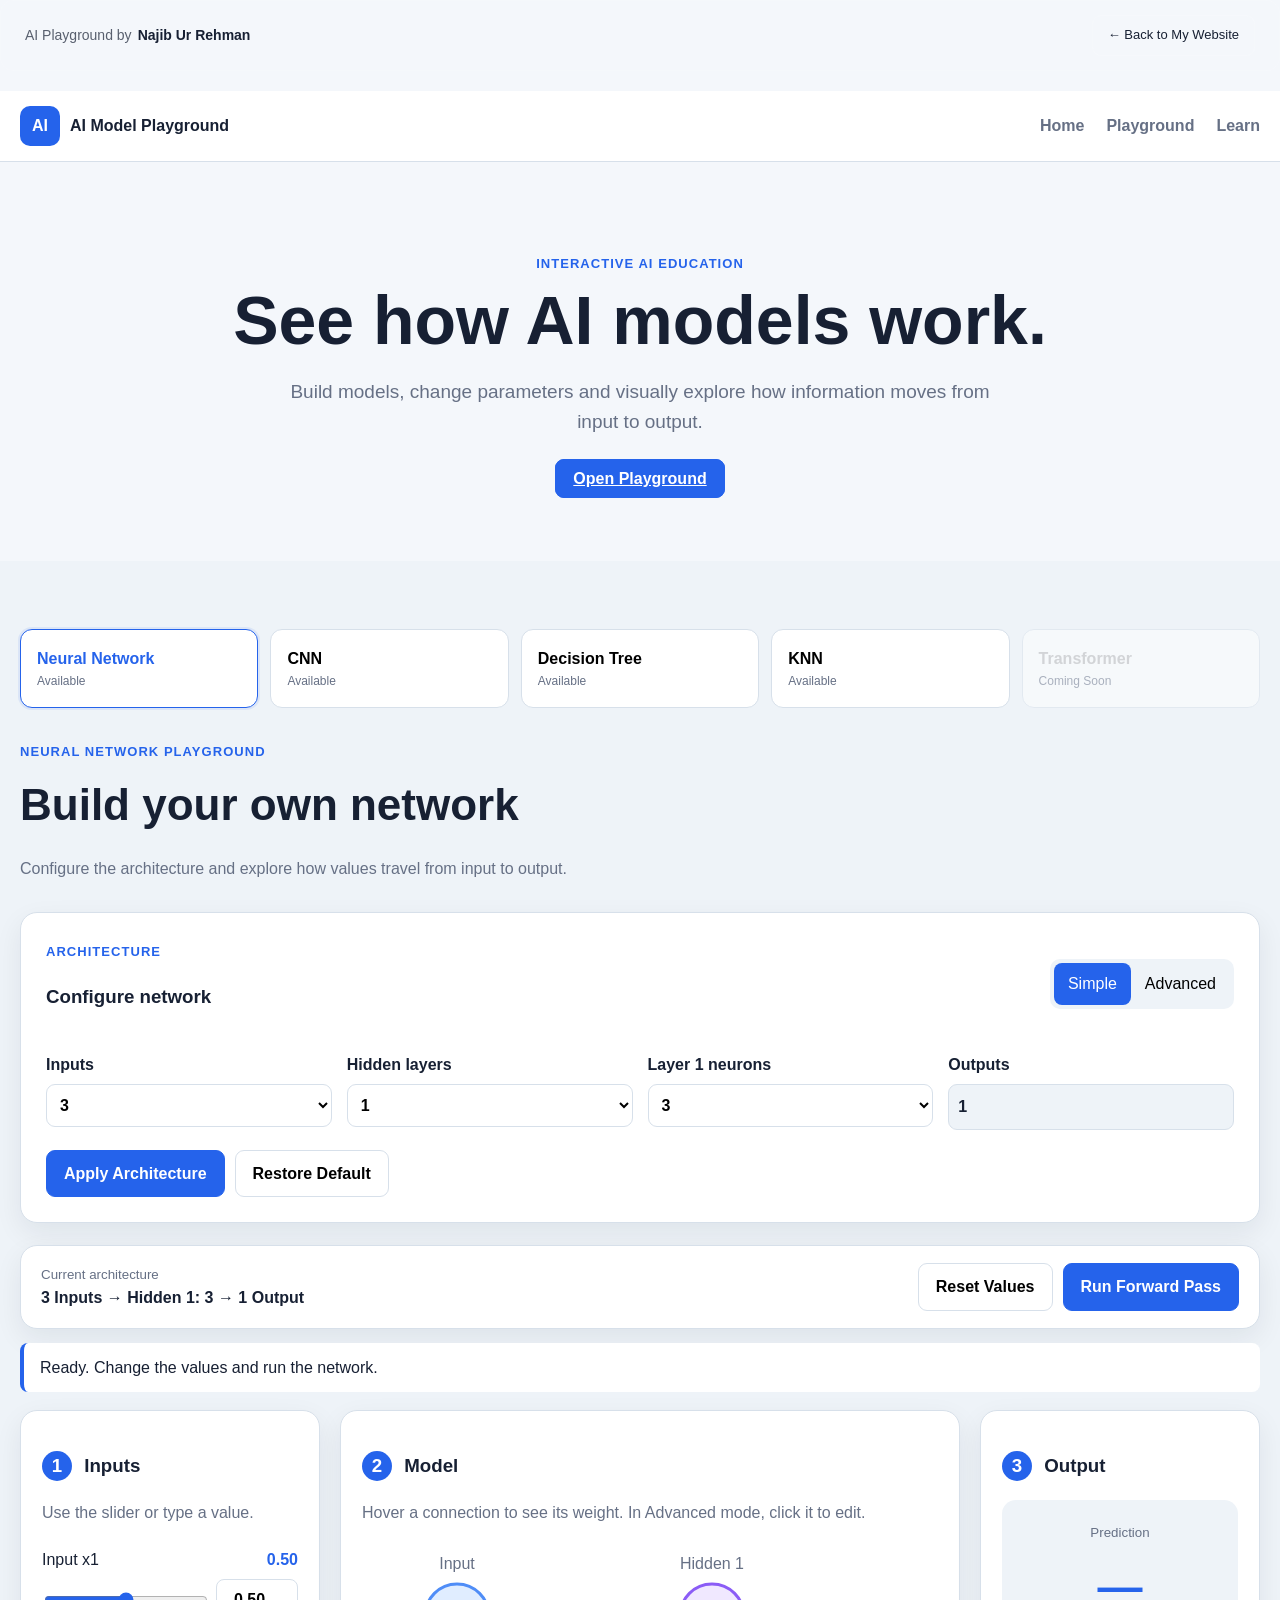
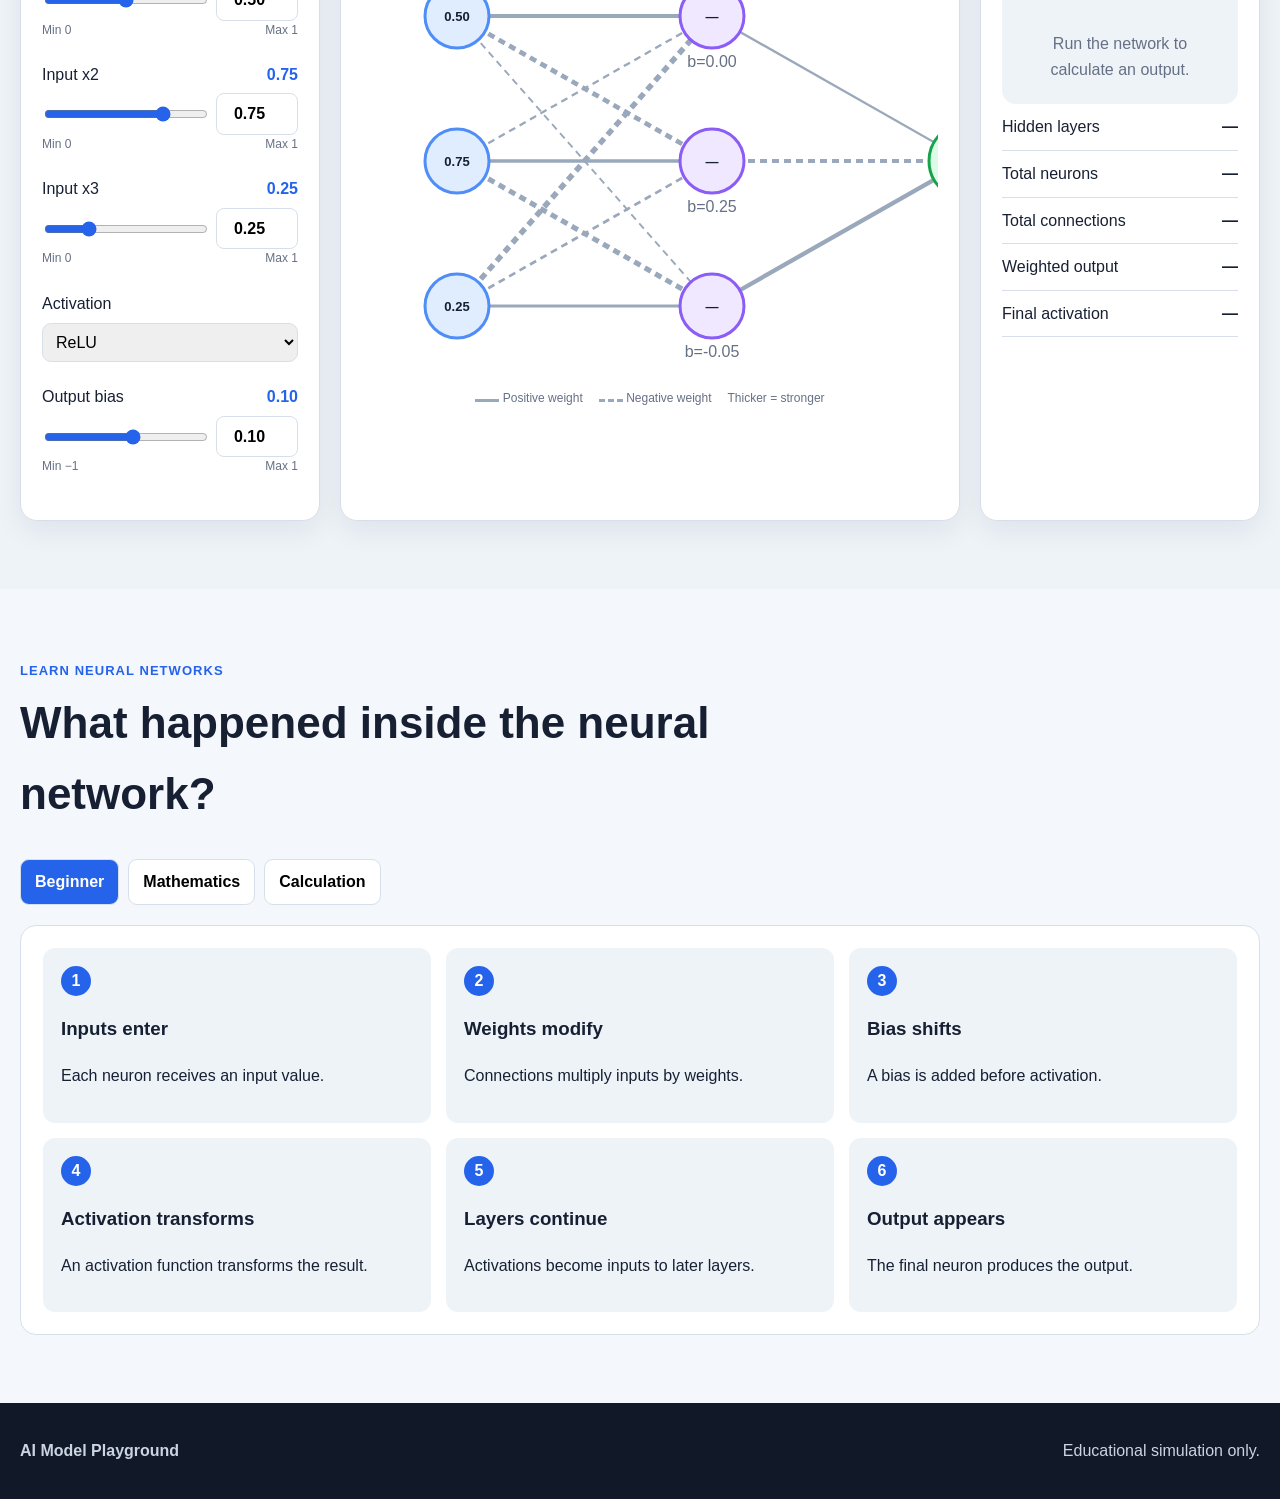
==== commit f3998cc6: "Add interactive KNN  playground with customizable features" ====
--- a/index.html
+++ b/index.html
@@ -15,6 +15,25 @@
      HEADER
 ========================================= -->
 
+<!-- =====================================================
+     TOP BAR - NAME + BACK TO PERSONAL WEBSITE
+===================================================== -->
+<header class="playground-topbar">
+
+    <div class="playground-owner">
+        <span class="owner-label">AI Playground by</span>
+        <strong>Najib Ur Rehman</strong>
+    </div>
+
+    <a
+        href="https://najibrehman.weebly.com/"
+        class="back-website-btn"
+    >
+        ← Back to My Website
+    </a>
+
+</header>
+
 <header class="site-header">
 <div class="wrap header">
 
@@ -40,11 +59,16 @@
 ========================================= -->
 
 <section class="hero" id="home">
+
 <div class="wrap hero-inner">
 
-<span class="label">Interactive AI Education</span>
-
-<h1>See how AI models work.</h1>
+<span class="label">
+Interactive AI Education
+</span>
+
+<h1>
+See how AI models work.
+</h1>
 
 <p>
 Build models, change parameters and visually explore how
@@ -56,6 +80,7 @@
 </a>
 
 </div>
+
 </section>
 
 
@@ -95,6 +120,26 @@
 
 
 <button
+class="model-option"
+data-model="tree"
+type="button"
+>
+<strong>Decision Tree</strong>
+<span>Available</span>
+</button>
+
+
+<button
+class="model-option"
+data-model="knn"
+type="button"
+>
+<strong>KNN</strong>
+<span>Available</span>
+</button>
+
+
+<button
 class="model-option disabled"
 disabled
 type="button"
@@ -103,16 +148,6 @@
 <span>Coming Soon</span>
 </button>
 
-
-<button
-class="model-option"
-data-model="tree"
-type="button"
->
-<strong>Decision Tree</strong>
-<span>Available</span>
-</button>
-
 </div>
 
 
@@ -156,19 +191,11 @@
 
 <div class="mode-switch">
 
-<button
-id="simple-mode"
-class="mode active"
-type="button"
->
+<button id="simple-mode" class="mode active" type="button">
 Simple
 </button>
 
-<button
-id="advanced-mode"
-class="mode"
-type="button"
->
+<button id="advanced-mode" class="mode" type="button">
 Advanced
 </button>
 
@@ -178,13 +205,11 @@
 
 
 <div class="arch-controls">
-
 
 <label>
 Inputs
 
 <select id="architecture-inputs">
-
 <option>1</option>
 <option>2</option>
 <option selected>3</option>
@@ -193,7 +218,6 @@
 <option>6</option>
 <option>7</option>
 <option>8</option>
-
 </select>
 
 </label>
@@ -203,12 +227,10 @@
 Hidden layers
 
 <select id="architecture-hidden-layers">
-
 <option selected>1</option>
 <option>2</option>
 <option>3</option>
 <option>4</option>
-
 </select>
 
 </label>
@@ -222,11 +244,7 @@
 
 <label>
 Outputs
-
-<span class="fixed">
-1
-</span>
-
+<span class="fixed">1</span>
 </label>
 
 </div>
@@ -262,15 +280,9 @@
 <div class="toolbar card">
 
 <div>
-
-<small>
-Current architecture
-</small>
-
+<small>Current architecture</small>
 <strong id="architecture-description"></strong>
-
-</div>
-
+</div>
 
 <div class="actions">
 
@@ -295,10 +307,7 @@
 </div>
 
 
-<div
-id="live-step"
-class="live-step"
->
+<div id="live-step" class="live-step">
 Ready. Change the values and run the network.
 </div>
 
@@ -309,8 +318,6 @@
 
 <div class="workspace">
 
-
-<!-- INPUTS -->
 
 <section class="card panel">
 
@@ -331,11 +338,9 @@
 Activation
 
 <select id="activation-function">
-
 <option value="relu">ReLU</option>
 <option value="sigmoid">Sigmoid</option>
 <option value="tanh">Tanh</option>
-
 </select>
 
 </label>
@@ -381,18 +386,14 @@
 
 
 <div class="limits">
-
 <span>Min −1</span>
 <span>Max 1</span>
-
-</div>
-
-</div>
-
-</section>
-
-
-<!-- MODEL -->
+</div>
+
+</div>
+
+</section>
+
 
 <section class="card panel model-panel">
 
@@ -405,7 +406,6 @@
 Hover a connection to see its weight.
 In Advanced mode, click it to edit.
 </p>
-
 
 <div class="network-scroll">
 
@@ -418,7 +418,6 @@
 
 </div>
 
-
 <div class="legend">
 
 <span>
@@ -439,8 +438,6 @@
 
 </section>
 
-
-<!-- OUTPUT -->
 
 <section class="card panel">
 
@@ -449,7 +446,6 @@
 Output
 </h3>
 
-
 <div class="prediction">
 
 <small>
@@ -542,7 +538,6 @@
 </output>
 
 </div>
-
 
 <div class="value-row">
 
@@ -565,7 +560,6 @@
 
 </div>
 
-
 <div class="limits">
 <span>Min −1</span>
 <span>Max 1</span>
@@ -591,10 +585,7 @@
      CNN PLAYGROUND
 ====================================================== -->
 
-<div
-id="cnn-playground"
-hidden
->
+<div id="cnn-playground" hidden>
 
 
 <div class="heading">
@@ -615,40 +606,22 @@
 </div>
 
 
-<!-- =========================================
-     CNN - TOOLBAR
-========================================= -->
-
 <div class="cnn-toolbar card">
 
 <div>
-
-<small>
-CNN PIPELINE
-</small>
-
+<small>CNN PIPELINE</small>
 <strong>
 Input → Convolution → Feature Map → Pooling → Flatten
 </strong>
-
-</div>
-
+</div>
 
 <div class="actions">
 
-<button
-id="cnn-reset"
-class="btn"
-type="button"
->
+<button id="cnn-reset" class="btn" type="button">
 Reset
 </button>
 
-<button
-id="cnn-run"
-class="btn primary"
-type="button"
->
+<button id="cnn-run" class="btn primary" type="button">
 Run CNN
 </button>
 
@@ -657,130 +630,66 @@
 </div>
 
 
-<div
-id="cnn-live-step"
-class="live-step"
->
+<div id="cnn-live-step" class="live-step">
 Ready. Change the image or kernel and run the CNN.
 </div>
 
 
-<!-- =========================================
-     CNN - SETTINGS
-========================================= -->
-
 <section class="card cnn-controls">
 
 <div class="cnn-settings">
-
 
 <label>
 Convolution Stride
-
 <select id="cnn-stride">
-
 <option value="1" selected>1</option>
 <option value="2">2</option>
-
 </select>
-
 </label>
-
 
 <label>
 Padding
-
 <select id="cnn-padding">
-
 <option value="0" selected>0</option>
 <option value="1">1</option>
-
 </select>
-
 </label>
-
 
 <label>
 Pooling
-
 <select id="cnn-pooling">
-
-<option value="none">
-No Pooling
-</option>
-
-<option value="max" selected>
-Max Pooling
-</option>
-
-<option value="average">
-Average Pooling
-</option>
-
+<option value="none">No Pooling</option>
+<option value="max" selected>Max Pooling</option>
+<option value="average">Average Pooling</option>
 </select>
-
 </label>
-
 
 <label>
 Pooling Size
-
 <select id="cnn-pool-size">
-
-<option value="2" selected>
-2 × 2
-</option>
-
-<option value="3">
-3 × 3
-</option>
-
+<option value="2" selected>2 × 2</option>
+<option value="3">3 × 3</option>
 </select>
-
 </label>
-
 
 <label>
 Pooling Stride
-
 <select id="cnn-pool-stride">
-
 <option value="1">1</option>
 <option value="2" selected>2</option>
 <option value="3">3</option>
-
 </select>
-
 </label>
-
 
 <label>
 Preset Filter
-
 <select id="cnn-kernel-preset">
-
-<option value="edge" selected>
-Vertical Edge
-</option>
-
-<option value="horizontal">
-Horizontal Edge
-</option>
-
-<option value="sharpen">
-Sharpen
-</option>
-
-<option value="blur">
-Blur
-</option>
-
-<option value="custom">
-Custom
-</option>
-
+<option value="edge" selected>Vertical Edge</option>
+<option value="horizontal">Horizontal Edge</option>
+<option value="sharpen">Sharpen</option>
+<option value="blur">Blur</option>
+<option value="custom">Custom</option>
 </select>
-
 </label>
 
 </div>
@@ -788,13 +697,7 @@
 </section>
 
 
-<!-- =========================================
-     CNN - DIMENSIONS
-========================================= -->
-
 <section class="card cnn-dimension-card">
-
-<div>
 
 <span class="label">
 Dimensions
@@ -804,9 +707,6 @@
 How the selected parameters change the CNN
 </h3>
 
-</div>
-
-
 <div class="dimension-grid">
 
 <div>
@@ -821,25 +721,19 @@
 
 <div>
 <span>Feature Map</span>
-<strong id="cnn-dimension-feature">
-3 × 3
-</strong>
+<strong id="cnn-dimension-feature">3 × 3</strong>
 </div>
 
 <div>
 <span>Pooling</span>
-<strong id="cnn-dimension-pooling">
-1 × 1
-</strong>
-</div>
-
-</div>
-
+<strong id="cnn-dimension-pooling">1 × 1</strong>
+</div>
+
+</div>
 
 <code id="cnn-dimension-equation">
 floor((5 + 2(0) - 3) / 1) + 1 = 3
 </code>
-
 
 <div
 id="cnn-config-warning"
@@ -850,13 +744,7 @@
 </section>
 
 
-<!-- =========================================
-     CNN - STEP CONTROLLER
-========================================= -->
-
 <section class="card cnn-step-controller">
-
-<div>
 
 <span class="label">
 Convolution Explorer
@@ -867,56 +755,34 @@
 </h3>
 
 <p class="muted">
-Inspect each kernel position or automatically
-play the full convolution.
-</p>
-
-</div>
-
+Inspect each kernel position or automatically play
+the complete convolution.
+</p>
 
 <div class="cnn-step-buttons">
 
-<button
-id="cnn-prev-step"
-class="btn"
-type="button"
->
+<button id="cnn-prev-step" class="btn" type="button">
 ← Previous
 </button>
 
-<button
-id="cnn-next-step"
-class="btn primary"
-type="button"
->
+<button id="cnn-next-step" class="btn primary" type="button">
 Next →
 </button>
 
-<button
-id="cnn-auto-play"
-class="btn primary"
-type="button"
->
+<button id="cnn-auto-play" class="btn primary" type="button">
 ▶ Auto Play
 </button>
 
-<button
-id="cnn-reset-steps"
-class="btn"
-type="button"
->
+<button id="cnn-reset-steps" class="btn" type="button">
 Reset Steps
 </button>
 
 </div>
 
-
 <div class="cnn-progress">
 
 <div class="cnn-progress-bar">
-
 <div id="cnn-progress-fill"></div>
-
 </div>
 
 <strong id="cnn-step-count">
@@ -928,10 +794,6 @@
 </section>
 
 
-<!-- =========================================
-     CNN - CURRENT CALCULATION
-========================================= -->
-
 <section class="card cnn-current-calculation">
 
 <span class="label">
@@ -951,17 +813,12 @@
 </section>
 
 
-<!-- =========================================
-     CNN - WORKSPACE
-========================================= -->
-
 <div class="cnn-workspace">
 
 
 <section class="card cnn-panel">
 
 <div class="cnn-panel-heading">
-
 <span class="step">1</span>
 
 <div>
@@ -986,7 +843,6 @@
 <section class="card cnn-panel">
 
 <div class="cnn-panel-heading">
-
 <span class="step">2</span>
 
 <div>
@@ -1011,7 +867,6 @@
 <section class="card cnn-panel">
 
 <div class="cnn-panel-heading">
-
 <span class="step">3</span>
 
 <div>
@@ -1027,15 +882,8 @@
 ></div>
 
 <div class="cnn-stat">
-
-<span>
-Feature map size
-</span>
-
-<strong id="cnn-feature-size">
-—
-</strong>
-
+<span>Feature map size</span>
+<strong id="cnn-feature-size">—</strong>
 </div>
 
 </section>
@@ -1044,7 +892,6 @@
 <section class="card cnn-panel">
 
 <div class="cnn-panel-heading">
-
 <span class="step">4</span>
 
 <div>
@@ -1064,38 +911,23 @@
 ></div>
 
 <div class="cnn-stat">
-
-<span>
-Result size
-</span>
-
-<strong id="cnn-pool-size-result">
-—
-</strong>
-
-</div>
-
-</section>
-
-</div>
-
-
-<!-- =========================================
-     CNN - FLATTEN
-========================================= -->
+<span>Result size</span>
+<strong id="cnn-pool-size-result">—</strong>
+</div>
+
+</section>
+
+</div>
+
 
 <section class="card cnn-flatten-panel">
 
 <div class="cnn-panel-heading">
-
 <span class="step">5</span>
 
 <div>
 <h3>Flattened Output</h3>
-
-<p>
-The final matrix becomes a one-dimensional vector.
-</p>
+<p>The final matrix becomes a one-dimensional vector.</p>
 </div>
 
 </div>
@@ -1104,24 +936,15 @@
 id="cnn-flatten-output"
 class="flatten-vector"
 >
-
-<span>
-Run the CNN to generate the vector.
-</span>
-
-</div>
-
-</section>
-
-
-<!-- =========================================
-     CNN - CALCULATIONS
-========================================= -->
+<span>Run the CNN to generate the vector.</span>
+</div>
+
+</section>
+
 
 <section class="card cnn-calculation-panel">
 
 <div class="cnn-panel-heading">
-
 <span class="step">6</span>
 
 <div>
@@ -1135,11 +958,7 @@
 id="cnn-calculation-output"
 class="cnn-calculation-output"
 >
-
-<p>
-Run or step through the CNN to see calculations.
-</p>
-
+<p>Run or step through the CNN to see calculations.</p>
 </div>
 
 </section>
@@ -1151,10 +970,7 @@
      DECISION TREE PLAYGROUND
 ====================================================== -->
 
-<div
-id="tree-playground"
-hidden
->
+<div id="tree-playground" hidden>
 
 
 <div class="heading">
@@ -1176,48 +992,26 @@
 </div>
 
 
-<!-- =========================================
-     DECISION TREE - TOOLBAR
-========================================= -->
-
 <div class="tree-toolbar card">
 
 <div>
-
-<small>
-DECISION TREE
-</small>
-
+<small>DECISION TREE</small>
 <strong>
 Dataset → Features → Threshold → Split → Prediction
 </strong>
-
-</div>
-
+</div>
 
 <div class="actions">
 
-<button
-id="tree-reset"
-class="btn"
-type="button"
->
+<button id="tree-reset" class="btn" type="button">
 Reset
 </button>
 
-<button
-id="tree-run"
-class="btn primary"
-type="button"
->
+<button id="tree-run" class="btn primary" type="button">
 Build Manual Split
 </button>
 
-<button
-id="tree-best-split"
-class="btn primary"
-type="button"
->
+<button id="tree-best-split" class="btn primary" type="button">
 Find Best Split
 </button>
 
@@ -1226,40 +1020,22 @@
 </div>
 
 
-<div
-id="tree-live-step"
-class="live-step"
->
+<div id="tree-live-step" class="live-step">
 Ready. Configure the dataset or search for the best split.
 </div>
 
 
-<!-- =========================================
-     DECISION TREE - FEATURE CONTROLS
-========================================= -->
-
 <section class="card tree-controls">
 
 <div class="tree-settings tree-settings-four">
-
 
 <label>
 Number of Features
 
 <select id="tree-feature-count">
-
-<option value="2" selected>
-2 Features
-</option>
-
-<option value="3">
-3 Features
-</option>
-
-<option value="4">
-4 Features
-</option>
-
+<option value="2" selected>2 Features</option>
+<option value="3">3 Features</option>
+<option value="4">4 Features</option>
 </select>
 
 </label>
@@ -1269,15 +1045,8 @@
 Split Feature
 
 <select id="tree-feature">
-
-<option value="age" selected>
-Age
-</option>
-
-<option value="income">
-Income
-</option>
-
+<option value="age" selected>Age</option>
+<option value="income">Income</option>
 </select>
 
 </label>
@@ -1300,15 +1069,8 @@
 Split Criterion
 
 <select id="tree-criterion">
-
-<option value="gini" selected>
-Gini Impurity
-</option>
-
-<option value="entropy">
-Entropy
-</option>
-
+<option value="gini" selected>Gini Impurity</option>
+<option value="entropy">Entropy</option>
 </select>
 
 </label>
@@ -1346,13 +1108,7 @@
 </section>
 
 
-<!-- =========================================
-     DECISION TREE - ACTIVE FEATURES
-========================================= -->
-
 <section class="card tree-feature-card">
-
-<div>
 
 <span class="label">
 Active Features
@@ -1361,82 +1117,53 @@
 <h3>
 Features currently available to the tree
 </h3>
-
-</div>
-
 
 <div
 id="tree-active-features"
 class="tree-feature-chips"
 ></div>
 
-
 <p class="muted">
 Start with two features for a simpler explanation.
-Add more features when you want to compare additional
-possible splits.
-</p>
-
-</section>
-
-
-<!-- =========================================
-     DECISION TREE - SUMMARY
-========================================= -->
+Add more features when you want to compare more possible splits.
+</p>
+
+</section>
+
 
 <section class="card tree-summary-card">
 
 <div class="tree-summary-grid">
 
-
 <div>
 <span>Total Samples</span>
-<strong id="tree-total-samples">
-6
-</strong>
-</div>
-
+<strong id="tree-total-samples">6</strong>
+</div>
 
 <div>
 <span>Class A</span>
-<strong id="tree-class-a-count">
-3
-</strong>
-</div>
-
+<strong id="tree-class-a-count">3</strong>
+</div>
 
 <div>
 <span>Class B</span>
-<strong id="tree-class-b-count">
-3
-</strong>
-</div>
-
+<strong id="tree-class-b-count">3</strong>
+</div>
 
 <div>
 <span>Active Features</span>
-<strong id="tree-active-feature-count">
-2
-</strong>
-</div>
-
+<strong id="tree-active-feature-count">2</strong>
+</div>
 
 <div>
 <span>Selected Feature</span>
-<strong id="tree-selected-feature">
-Age
-</strong>
-</div>
-
-
-</div>
-
-</section>
-
-
-<!-- =========================================
-     DECISION TREE - BEST SPLIT RESULT
-========================================= -->
+<strong id="tree-selected-feature">Age</strong>
+</div>
+
+</div>
+
+</section>
+
 
 <section
 id="tree-best-result-card"
@@ -1444,8 +1171,6 @@
 hidden
 >
 
-<div>
-
 <span class="label">
 Best Split Search
 </span>
@@ -1454,88 +1179,54 @@
 Best split found
 </h3>
 
-</div>
-
-
 <div class="tree-best-grid">
 
-
 <div>
 <span>Feature</span>
-<strong id="tree-best-feature">
-—
-</strong>
-</div>
-
+<strong id="tree-best-feature">—</strong>
+</div>
 
 <div>
 <span>Threshold</span>
-<strong id="tree-best-threshold">
-—
-</strong>
-</div>
-
+<strong id="tree-best-threshold">—</strong>
+</div>
 
 <div>
 <span>Information Gain</span>
-<strong id="tree-best-gain">
-—
-</strong>
-</div>
-
+<strong id="tree-best-gain">—</strong>
+</div>
 
 <div>
 <span>Splits Tested</span>
-<strong id="tree-splits-tested">
-—
-</strong>
-</div>
-
-
-</div>
-
-</section>
-
-
-<!-- =========================================
-     DECISION TREE - MAIN WORKSPACE
-========================================= -->
+<strong id="tree-splits-tested">—</strong>
+</div>
+
+</div>
+
+</section>
+
 
 <div class="tree-workspace">
 
 
-<!-- DATASET -->
-
 <section class="card tree-panel tree-dataset-panel">
 
 <div class="tree-panel-heading">
 
-<span class="step">
-1
-</span>
-
-<div>
-
-<h3>
-Editable Dataset
-</h3>
-
-<p>
-The table automatically changes when you select
-2, 3 or 4 features.
-</p>
-
-</div>
-
-</div>
-
+<span class="step">1</span>
+
+<div>
+<h3>Editable Dataset</h3>
+<p>The table changes when you select 2, 3 or 4 features.</p>
+</div>
+
+</div>
 
 <div class="tree-table-wrap">
 
 <table class="tree-table">
 
 <thead id="tree-data-head"></thead>
-
 <tbody id="tree-data-body"></tbody>
 
 </table>
@@ -1545,65 +1236,38 @@
 </section>
 
 
-<!-- VISUALIZATION -->
-
 <section class="card tree-panel">
 
 <div class="tree-panel-heading">
 
-<span class="step">
-2
-</span>
-
-<div>
-
-<h3>
-Tree Visualization
-</h3>
-
-<p>
-Samples are routed according to the selected condition.
-</p>
-
-</div>
-
-</div>
-
+<span class="step">2</span>
+
+<div>
+<h3>Tree Visualization</h3>
+<p>Samples are routed according to the selected condition.</p>
+</div>
+
+</div>
 
 <div
 id="tree-visualization"
 class="tree-visualization"
 >
-
-<p class="muted">
-Build the tree to see the split.
-</p>
-
-</div>
-
-</section>
-
-
-<!-- SPLIT QUALITY -->
+<p class="muted">Build the tree to see the split.</p>
+</div>
+
+</section>
+
 
 <section class="card tree-panel">
 
 <div class="tree-panel-heading">
 
-<span class="step">
-3
-</span>
-
-<div>
-
-<h3>
-Split Quality
-</h3>
-
-<p>
-Compare impurity before and after the split.
-</p>
-
+<span class="step">3</span>
+
+<div>
+<h3>Split Quality</h3>
+<p>Compare impurity before and after the split.</p>
 </div>
 
 </div>
@@ -1611,57 +1275,37 @@
 
 <div class="tree-stats">
 
-
 <div>
 <span>Parent impurity</span>
-<strong id="tree-parent-impurity">
-—
-</strong>
-</div>
-
+<strong id="tree-parent-impurity">—</strong>
+</div>
 
 <div>
 <span>Left impurity</span>
-<strong id="tree-left-impurity">
-—
-</strong>
-</div>
-
+<strong id="tree-left-impurity">—</strong>
+</div>
 
 <div>
 <span>Right impurity</span>
-<strong id="tree-right-impurity">
-—
-</strong>
-</div>
-
+<strong id="tree-right-impurity">—</strong>
+</div>
 
 <div>
 <span>Weighted impurity</span>
-<strong id="tree-weighted-impurity">
-—
-</strong>
-</div>
-
+<strong id="tree-weighted-impurity">—</strong>
+</div>
 
 <div>
 <span>Information gain</span>
-<strong id="tree-information-gain">
-—
-</strong>
-</div>
-
-
-</div>
-
-</section>
-
-</div>
-
-
-<!-- =========================================
-     DECISION TREE - CANDIDATE COMPARISON
-========================================= -->
+<strong id="tree-information-gain">—</strong>
+</div>
+
+</div>
+
+</section>
+
+</div>
+
 
 <section
 id="tree-comparison-panel"
@@ -1671,25 +1315,14 @@
 
 <div class="tree-panel-heading">
 
-<span class="step">
-4
-</span>
-
-<div>
-
-<h3>
-Candidate Split Comparison
-</h3>
-
-<p>
-See the strongest candidate thresholds considered
-by the automatic search.
-</p>
-
-</div>
-
-</div>
-
+<span class="step">4</span>
+
+<div>
+<h3>Candidate Split Comparison</h3>
+<p>See the strongest candidate thresholds considered.</p>
+</div>
+
+</div>
 
 <div class="tree-table-wrap">
 
@@ -1698,7 +1331,6 @@
 <thead>
 
 <tr>
-
 <th>Rank</th>
 <th>Feature</th>
 <th>Threshold</th>
@@ -1706,7 +1338,6 @@
 <th>Right</th>
 <th>Weighted Impurity</th>
 <th>Information Gain</th>
-
 </tr>
 
 </thead>
@@ -1720,32 +1351,18 @@
 </section>
 
 
-<!-- =========================================
-     DECISION TREE - SAMPLE ROUTING
-========================================= -->
-
 <section class="card tree-split-table-panel">
 
 <div class="tree-panel-heading">
 
-<span class="step">
-5
-</span>
-
-<div>
-
-<h3>
-Where did each sample go?
-</h3>
-
-<p>
-See how every sample was routed by the selected split.
-</p>
-
-</div>
-
-</div>
-
+<span class="step">5</span>
+
+<div>
+<h3>Where did each sample go?</h3>
+<p>See how every sample was routed by the selected split.</p>
+</div>
+
+</div>
 
 <div class="tree-table-wrap">
 
@@ -1754,13 +1371,11 @@
 <thead>
 
 <tr>
-
 <th>ID</th>
 <th>Selected Value</th>
 <th>Condition</th>
 <th>Branch</th>
 <th>Class</th>
-
 </tr>
 
 </thead>
@@ -1773,10 +1388,6 @@
 
 </section>
 
-
-<!-- =========================================
-     DECISION TREE - CALCULATIONS
-========================================= -->
 
 <section class="card tree-calculation-panel">
 
@@ -1788,11 +1399,526 @@
 How was the split evaluated?
 </h3>
 
-
 <div id="tree-calculation-output">
+<p>Build the tree to see the calculations.</p>
+</div>
+
+</section>
+
+</div>
+
+
+<!-- =====================================================
+     KNN PLAYGROUND
+====================================================== -->
+
+<div id="knn-playground" hidden>
+
+
+<div class="heading">
+
+<span class="label">
+K-Nearest Neighbors Playground
+</span>
+
+<h2>
+See how neighbors make a prediction
+</h2>
 
 <p>
-Build the tree to see the calculations.
+Choose the number of features and K, edit the training
+samples, create a new unknown sample, and watch KNN find
+the nearest neighbors and vote for a class.
+</p>
+
+</div>
+
+
+<!-- =========================================
+     KNN - TOOLBAR
+========================================= -->
+
+<div class="knn-toolbar card">
+
+<div>
+
+<small>
+KNN PIPELINE
+</small>
+
+<strong>
+Training Data → Distance → Nearest Neighbors → Vote → Prediction
+</strong>
+
+</div>
+
+
+<div class="actions">
+
+<button
+id="knn-reset"
+class="btn"
+type="button"
+>
+Reset
+</button>
+
+<button
+id="knn-run"
+class="btn primary"
+type="button"
+>
+Predict Class
+</button>
+
+</div>
+
+</div>
+
+
+<div id="knn-live-step" class="live-step">
+Ready. Configure K and the unknown sample, then predict its class.
+</div>
+
+
+<!-- =========================================
+     KNN - SETTINGS
+========================================= -->
+
+<section class="card knn-controls">
+
+<div class="knn-settings">
+
+
+<label>
+Number of Features
+
+<select id="knn-feature-count">
+
+<option value="2" selected>
+2 Features
+</option>
+
+<option value="3">
+3 Features
+</option>
+
+<option value="4">
+4 Features
+</option>
+
+</select>
+
+</label>
+
+
+<label>
+Number of Neighbors (K)
+
+<select id="knn-k">
+
+<option value="1">1</option>
+<option value="2">2</option>
+<option value="3" selected>3</option>
+<option value="4">4</option>
+<option value="5">5</option>
+<option value="6">6</option>
+<option value="7">7</option>
+<option value="8">8</option>
+<option value="9">9</option>
+<option value="10">10</option>
+
+</select>
+
+</label>
+
+
+<label>
+Distance Metric
+
+<select id="knn-distance">
+
+<option value="euclidean" selected>
+Euclidean Distance
+</option>
+
+<option value="manhattan">
+Manhattan Distance
+</option>
+
+</select>
+
+</label>
+
+</div>
+
+
+<div class="knn-control-actions">
+
+<button
+id="knn-add-sample"
+class="btn primary"
+type="button"
+>
++ Add Training Sample
+</button>
+
+<button
+id="knn-remove-sample"
+class="btn"
+type="button"
+>
+− Remove Last Sample
+</button>
+
+<span
+id="knn-sample-count"
+class="knn-sample-count"
+>
+8 / 20 training samples
+</span>
+
+</div>
+
+</section>
+
+
+<!-- =========================================
+     KNN - ACTIVE FEATURES
+========================================= -->
+
+<section class="card knn-feature-card">
+
+<span class="label">
+Active Features
+</span>
+
+<h3>
+Features used to calculate distance
+</h3>
+
+<div
+id="knn-active-features"
+class="knn-feature-chips"
+></div>
+
+<p class="muted">
+Start with two features to understand the distance visually.
+Then use three or four features to see how KNN works in
+higher-dimensional data.
+</p>
+
+</section>
+
+
+<!-- =========================================
+     KNN - SUMMARY
+========================================= -->
+
+<section class="card knn-summary-card">
+
+<div class="knn-summary-grid">
+
+<div>
+<span>Training Samples</span>
+<strong id="knn-total-samples">8</strong>
+</div>
+
+<div>
+<span>Class A</span>
+<strong id="knn-class-a-count">4</strong>
+</div>
+
+<div>
+<span>Class B</span>
+<strong id="knn-class-b-count">4</strong>
+</div>
+
+<div>
+<span>K</span>
+<strong id="knn-current-k">3</strong>
+</div>
+
+<div>
+<span>Active Features</span>
+<strong id="knn-active-feature-count">2</strong>
+</div>
+
+</div>
+
+</section>
+
+
+<!-- =========================================
+     KNN - UNKNOWN SAMPLE
+========================================= -->
+
+<section class="card knn-query-card">
+
+<span class="label">
+Unknown Sample
+</span>
+
+<h3>
+What should KNN classify?
+</h3>
+
+<p class="muted">
+Enter the feature values of a new sample whose class is unknown.
+</p>
+
+<div
+id="knn-query-inputs"
+class="knn-query-inputs"
+></div>
+
+</section>
+
+
+<!-- =========================================
+     KNN - MAIN WORKSPACE
+========================================= -->
+
+<div class="knn-workspace">
+
+
+<!-- TRAINING DATA -->
+
+<section class="card knn-panel knn-dataset-panel">
+
+<div class="knn-panel-heading">
+
+<span class="step">1</span>
+
+<div>
+<h3>Training Dataset</h3>
+<p>Edit the labelled training samples.</p>
+</div>
+
+</div>
+
+
+<div class="knn-table-wrap">
+
+<table class="knn-table">
+
+<thead id="knn-data-head"></thead>
+
+<tbody id="knn-data-body"></tbody>
+
+</table>
+
+</div>
+
+</section>
+
+
+<!-- VISUALIZATION -->
+
+<section class="card knn-panel">
+
+<div class="knn-panel-heading">
+
+<span class="step">2</span>
+
+<div>
+<h3>2D Neighbor Visualization</h3>
+
+<p>
+The first two active features are displayed on the chart.
+</p>
+
+</div>
+
+</div>
+
+
+<div
+id="knn-plot"
+class="knn-plot"
+>
+
+<p class="muted">
+Run a prediction to visualize neighbors.
+</p>
+
+</div>
+
+
+<div class="knn-legend">
+
+<span>
+<i class="knn-dot class-a"></i>
+Class A
+</span>
+
+<span>
+<i class="knn-dot class-b"></i>
+Class B
+</span>
+
+<span>
+<i class="knn-dot query"></i>
+Unknown Sample
+</span>
+
+<span>
+<i class="knn-ring"></i>
+Selected Neighbor
+</span>
+
+</div>
+
+</section>
+
+</div>
+
+
+<!-- =========================================
+     KNN - PREDICTION
+========================================= -->
+
+<section class="card knn-prediction-card">
+
+<div class="knn-prediction-grid">
+
+<div>
+
+<span class="label">
+Prediction
+</span>
+
+<h3>
+Nearest-neighbor vote
+</h3>
+
+</div>
+
+
+<div class="knn-prediction-result">
+
+<span>
+Predicted Class
+</span>
+
+<strong id="knn-prediction">
+—
+</strong>
+
+</div>
+
+
+<div>
+
+<span>
+Class A Votes
+</span>
+
+<strong id="knn-a-votes">
+—
+</strong>
+
+</div>
+
+
+<div>
+
+<span>
+Class B Votes
+</span>
+
+<strong id="knn-b-votes">
+—
+</strong>
+
+</div>
+
+
+<div>
+
+<span>
+Nearest Distance
+</span>
+
+<strong id="knn-nearest-distance">
+—
+</strong>
+
+</div>
+
+</div>
+
+</section>
+
+
+<!-- =========================================
+     KNN - NEIGHBOR TABLE
+========================================= -->
+
+<section class="card knn-neighbor-panel">
+
+<div class="knn-panel-heading">
+
+<span class="step">3</span>
+
+<div>
+
+<h3>
+Distance Ranking
+</h3>
+
+<p>
+All training samples are ranked from nearest to farthest.
+</p>
+
+</div>
+
+</div>
+
+
+<div class="knn-table-wrap">
+
+<table class="knn-table">
+
+<thead>
+
+<tr>
+<th>Rank</th>
+<th>ID</th>
+<th>Class</th>
+<th>Distance</th>
+<th>Neighbor?</th>
+</tr>
+
+</thead>
+
+<tbody id="knn-distance-body"></tbody>
+
+</table>
+
+</div>
+
+</section>
+
+
+<!-- =========================================
+     KNN - CALCULATIONS
+========================================= -->
+
+<section class="card knn-calculation-panel">
+
+<span class="label">
+Calculation
+</span>
+
+<h3>
+How were the distances calculated?
+</h3>
+
+<div id="knn-calculation-output">
+
+<p>
+Run KNN to see the distance calculations.
 </p>
 
 </div>
@@ -1811,60 +1937,34 @@
      NEURAL NETWORK LEARNING
 ====================================================== -->
 
-<section
-class="section"
-id="neural-learn"
->
+<section class="section" id="neural-learn">
 
 <div class="wrap">
 
-
 <div class="heading">
-
-<span class="label">
-Learn Neural Networks
-</span>
-
-<h2>
-What happened inside the neural network?
-</h2>
-
+<span class="label">Learn Neural Networks</span>
+<h2>What happened inside the neural network?</h2>
 </div>
 
 
 <div class="tabs">
 
-<button
-class="tab active"
-data-tab="beginner"
-type="button"
->
+<button class="tab active" data-tab="beginner" type="button">
 Beginner
 </button>
 
-<button
-class="tab"
-data-tab="math"
-type="button"
->
+<button class="tab" data-tab="math" type="button">
 Mathematics
 </button>
 
-<button
-class="tab"
-data-tab="calc"
-type="button"
->
+<button class="tab" data-tab="calc" type="button">
 Calculation
 </button>
 
 </div>
 
 
-<div
-id="beginner-panel"
-class="learn-panel"
->
+<div id="beginner-panel" class="learn-panel">
 
 <div class="learn-grid">
 
@@ -1909,11 +2009,7 @@
 </div>
 
 
-<div
-id="math-panel"
-class="learn-panel"
-hidden
->
+<div id="math-panel" class="learn-panel" hidden>
 
 <div class="math-grid">
 
@@ -1943,22 +2039,13 @@
 </div>
 
 
-<div
-id="calc-panel"
-class="learn-panel"
-hidden
->
+<div id="calc-panel" class="learn-panel" hidden>
 
 <div id="calculation-output">
-
-<p>
-Run the network to see calculations.
-</p>
-
-</div>
-
-</div>
-
+<p>Run the network to see calculations.</p>
+</div>
+
+</div>
 
 </div>
 
@@ -1969,14 +2056,9 @@
      CNN LEARNING
 ====================================================== -->
 
-<section
-class="section"
-id="cnn-learn"
-hidden
->
+<section class="section" id="cnn-learn" hidden>
 
 <div class="wrap">
-
 
 <div class="heading">
 
@@ -2025,10 +2107,7 @@
 </div>
 
 
-<div
-id="cnn-beginner-panel"
-class="learn-panel"
->
+<div id="cnn-beginner-panel" class="learn-panel">
 
 <div class="learn-grid">
 
@@ -2073,11 +2152,7 @@
 </div>
 
 
-<div
-id="cnn-math-panel"
-class="learn-panel"
-hidden
->
+<div id="cnn-math-panel" class="learn-panel" hidden>
 
 <div class="math-grid">
 
@@ -2126,11 +2201,7 @@
 </div>
 
 
-<div
-id="cnn-pipeline-panel"
-class="learn-panel"
-hidden
->
+<div id="cnn-pipeline-panel" class="learn-panel" hidden>
 
 <div class="cnn-pipeline">
 
@@ -2139,36 +2210,28 @@
 <span>5 × 5 matrix</span>
 </div>
 
-<span class="pipeline-arrow">
-→
-</span>
+<span class="pipeline-arrow">→</span>
 
 <div class="pipeline-box">
 <strong>Kernel</strong>
 <span>3 × 3 filter</span>
 </div>
 
-<span class="pipeline-arrow">
-→
-</span>
+<span class="pipeline-arrow">→</span>
 
 <div class="pipeline-box">
 <strong>Feature Map</strong>
 <span>Convolution output</span>
 </div>
 
-<span class="pipeline-arrow">
-→
-</span>
+<span class="pipeline-arrow">→</span>
 
 <div class="pipeline-box">
 <strong>Pooling</strong>
 <span>Optional reduction</span>
 </div>
 
-<span class="pipeline-arrow">
-→
-</span>
+<span class="pipeline-arrow">→</span>
 
 <div class="pipeline-box">
 <strong>Flatten</strong>
@@ -2179,7 +2242,6 @@
 
 </div>
 
-
 </div>
 
 </section>
@@ -2189,14 +2251,9 @@
      DECISION TREE LEARNING
 ====================================================== -->
 
-<section
-class="section"
-id="tree-learn"
-hidden
->
+<section class="section" id="tree-learn" hidden>
 
 <div class="wrap">
-
 
 <div class="heading">
 
@@ -2209,9 +2266,8 @@
 </h2>
 
 <p>
-Start with two features for a simple example,
-then activate three or four features to understand
-how the number of possible splits increases.
+Start with two features, then activate more features
+to explore additional candidate splits.
 </p>
 
 </div>
@@ -2246,72 +2302,52 @@
 </div>
 
 
-<div
-id="tree-beginner-panel"
-class="learn-panel"
->
+<div id="tree-beginner-panel" class="learn-panel">
 
 <div class="learn-grid">
 
 <article>
 <b>1</b>
 <h3>Choose features</h3>
-<p>
-Start with 2 features, then increase to 3 or 4.
-</p>
+<p>Start with 2 features, then increase to 3 or 4.</p>
 </article>
 
 <article>
 <b>2</b>
 <h3>Start with samples</h3>
-<p>
-The tree receives labelled examples.
-</p>
+<p>The tree receives labelled examples.</p>
 </article>
 
 <article>
 <b>3</b>
 <h3>Choose a split</h3>
-<p>
-Select a feature and numerical threshold.
-</p>
+<p>Select a feature and numerical threshold.</p>
 </article>
 
 <article>
 <b>4</b>
 <h3>Split samples</h3>
-<p>
-Samples move to the Yes or No branch.
-</p>
+<p>Samples move to the Yes or No branch.</p>
 </article>
 
 <article>
 <b>5</b>
 <h3>Measure purity</h3>
-<p>
-Gini or entropy measures the quality of the split.
-</p>
+<p>Gini or entropy measures split quality.</p>
 </article>
 
 <article>
 <b>6</b>
 <h3>Find the best split</h3>
-<p>
-The automatic search compares possible thresholds
-across all active features.
-</p>
-</article>
-
-</div>
-
-</div>
-
-
-<div
-id="tree-math-panel"
-class="learn-panel"
-hidden
->
+<p>Candidate thresholds are compared automatically.</p>
+</article>
+
+</div>
+
+</div>
+
+
+<div id="tree-math-panel" class="learn-panel" hidden>
 
 <div class="math-grid">
 
@@ -2352,22 +2388,15 @@
 
 <article>
 <h3>Best Split</h3>
-<p>
-The candidate with the highest information gain
-is selected.
-</p>
-</article>
-
-</div>
-
-</div>
-
-
-<div
-id="tree-split-panel"
-class="learn-panel"
-hidden
->
+<p>The highest-information-gain candidate is selected.</p>
+</article>
+
+</div>
+
+</div>
+
+
+<div id="tree-split-panel" class="learn-panel" hidden>
 
 <div class="tree-pipeline">
 
@@ -2376,55 +2405,230 @@
 <span>Choose 2–4</span>
 </div>
 
-<span class="pipeline-arrow">
-→
-</span>
+<span class="pipeline-arrow">→</span>
 
 <div class="pipeline-box">
 <strong>Dataset</strong>
 <span>4–15 samples</span>
 </div>
 
-<span class="pipeline-arrow">
-→
-</span>
+<span class="pipeline-arrow">→</span>
 
 <div class="pipeline-box">
 <strong>Candidates</strong>
 <span>Features + thresholds</span>
 </div>
 
-<span class="pipeline-arrow">
-→
-</span>
+<span class="pipeline-arrow">→</span>
 
 <div class="pipeline-box">
 <strong>Compare</strong>
 <span>Information gain</span>
 </div>
 
-<span class="pipeline-arrow">
-→
-</span>
+<span class="pipeline-arrow">→</span>
 
 <div class="pipeline-box">
 <strong>Best Split</strong>
 <span>Highest gain</span>
 </div>
 
-<span class="pipeline-arrow">
-→
-</span>
+</div>
+
+</div>
+
+</div>
+
+</section>
+
+
+<!-- =====================================================
+     KNN LEARNING
+====================================================== -->
+
+<section class="section" id="knn-learn" hidden>
+
+<div class="wrap">
+
+<div class="heading">
+
+<span class="label">
+Learn K-Nearest Neighbors
+</span>
+
+<h2>
+How does KNN classify a new sample?
+</h2>
+
+<p>
+KNN does not build a traditional model.
+It compares a new sample with stored training examples,
+finds the nearest ones, and lets them vote.
+</p>
+
+</div>
+
+
+<div class="tabs knn-tabs">
+
+<button
+class="tab knn-tab active"
+data-knn-tab="beginner"
+type="button"
+>
+Beginner
+</button>
+
+<button
+class="tab knn-tab"
+data-knn-tab="math"
+type="button"
+>
+Mathematics
+</button>
+
+<button
+class="tab knn-tab"
+data-knn-tab="process"
+type="button"
+>
+KNN Process
+</button>
+
+</div>
+
+
+<div id="knn-beginner-panel" class="learn-panel">
+
+<div class="learn-grid">
+
+<article>
+<b>1</b>
+<h3>Store training data</h3>
+<p>KNN remembers labelled examples.</p>
+</article>
+
+<article>
+<b>2</b>
+<h3>Create an unknown sample</h3>
+<p>A new sample needs a class prediction.</p>
+</article>
+
+<article>
+<b>3</b>
+<h3>Calculate distances</h3>
+<p>KNN measures how far every training example is from it.</p>
+</article>
+
+<article>
+<b>4</b>
+<h3>Sort neighbors</h3>
+<p>The samples are ranked from nearest to farthest.</p>
+</article>
+
+<article>
+<b>5</b>
+<h3>Select K neighbors</h3>
+<p>Only the K closest samples participate in voting.</p>
+</article>
+
+<article>
+<b>6</b>
+<h3>Majority vote</h3>
+<p>The most common class among the neighbors is predicted.</p>
+</article>
+
+</div>
+
+</div>
+
+
+<div id="knn-math-panel" class="learn-panel" hidden>
+
+<div class="math-grid">
+
+<article>
+<h3>Euclidean Distance</h3>
+<p class="equation">
+d = √Σ(xᵢ − qᵢ)²
+</p>
+<p>
+Measures straight-line distance.
+</p>
+</article>
+
+<article>
+<h3>Manhattan Distance</h3>
+<p class="equation">
+d = Σ|xᵢ − qᵢ|
+</p>
+<p>
+Adds the absolute differences.
+</p>
+</article>
+
+<article>
+<h3>Majority Vote</h3>
+<p class="equation">
+ŷ = mode(y₁,...,yₖ)
+</p>
+<p>
+The most frequent class wins.
+</p>
+</article>
+
+</div>
+
+</div>
+
+
+<div id="knn-process-panel" class="learn-panel" hidden>
+
+<div class="knn-pipeline">
 
 <div class="pipeline-box">
-<strong>Leaves</strong>
-<span>Class prediction</span>
-</div>
-
-</div>
-
-</div>
-
+<strong>Training Data</strong>
+<span>Labelled samples</span>
+</div>
+
+<span class="pipeline-arrow">→</span>
+
+<div class="pipeline-box">
+<strong>Unknown Sample</strong>
+<span>Needs prediction</span>
+</div>
+
+<span class="pipeline-arrow">→</span>
+
+<div class="pipeline-box">
+<strong>Distance</strong>
+<span>Compare samples</span>
+</div>
+
+<span class="pipeline-arrow">→</span>
+
+<div class="pipeline-box">
+<strong>Nearest K</strong>
+<span>Choose neighbors</span>
+</div>
+
+<span class="pipeline-arrow">→</span>
+
+<div class="pipeline-box">
+<strong>Vote</strong>
+<span>Count classes</span>
+</div>
+
+<span class="pipeline-arrow">→</span>
+
+<div class="pipeline-box">
+<strong>Prediction</strong>
+<span>Majority class</span>
+</div>
+
+</div>
+
+</div>
 
 </div>
 
@@ -2468,8 +2672,8 @@
 <script src="models/neural-network.js"></script>
 <script src="models/cnn.js"></script>
 <script src="models/decision-tree.js"></script>
+<script src="models/knn.js"></script>
 <script src="script.js"></script>
 
 </body>
-
 </html>
--- a/style.css
+++ b/style.css
@@ -1707,4 +1707,626 @@
 grid-template-columns:1fr
 }
 
+}
+
+/* =====================================================
+   MODEL SELECTOR - FIVE MODELS
+===================================================== */
+
+.model-selector{
+grid-template-columns:repeat(5,minmax(0,1fr))
+}
+
+
+/* =====================================================
+   KNN - TOOLBAR
+===================================================== */
+
+.knn-toolbar{
+display:flex;
+justify-content:space-between;
+align-items:center;
+gap:20px;
+padding:17px 20px;
+margin-bottom:14px
+}
+
+.knn-toolbar small{
+display:block;
+color:var(--muted)
+}
+
+
+/* =====================================================
+   KNN - CONTROLS
+===================================================== */
+
+.knn-controls{
+padding:22px;
+margin-bottom:18px
+}
+
+.knn-settings{
+display:grid;
+grid-template-columns:repeat(3,minmax(0,1fr));
+gap:18px
+}
+
+.knn-settings label{
+font-weight:700
+}
+
+.knn-settings select{
+display:block;
+width:100%;
+margin-top:7px;
+padding:10px 12px;
+min-height:44px;
+border:1px solid var(--border);
+border-radius:9px;
+background:#fff
+}
+
+.knn-control-actions{
+display:flex;
+gap:10px;
+align-items:center;
+flex-wrap:wrap;
+margin-top:20px
+}
+
+.knn-sample-count{
+margin-left:auto;
+color:var(--muted);
+font-size:13px;
+font-weight:700
+}
+
+
+/* =====================================================
+   KNN - ACTIVE FEATURES
+===================================================== */
+
+.knn-feature-card{
+padding:20px;
+margin-bottom:18px
+}
+
+.knn-feature-card h3{
+margin:4px 0 12px
+}
+
+.knn-feature-chips{
+display:flex;
+flex-wrap:wrap;
+gap:8px;
+margin-bottom:10px
+}
+
+.knn-feature-chip{
+display:inline-flex;
+align-items:center;
+padding:7px 12px;
+border-radius:999px;
+background:#eff6ff;
+border:1px solid #bfdbfe;
+color:var(--blue);
+font-size:13px;
+font-weight:700
+}
+
+
+/* =====================================================
+   KNN - SUMMARY
+===================================================== */
+
+.knn-summary-card{
+padding:14px;
+margin-bottom:18px
+}
+
+.knn-summary-grid{
+display:grid;
+grid-template-columns:repeat(5,minmax(0,1fr));
+gap:10px
+}
+
+.knn-summary-grid div{
+padding:13px 14px;
+background:var(--soft);
+border-radius:10px
+}
+
+.knn-summary-grid span,
+.knn-summary-grid strong{
+display:block
+}
+
+.knn-summary-grid span{
+font-size:12px;
+color:var(--muted)
+}
+
+.knn-summary-grid strong{
+margin-top:3px;
+font-size:18px
+}
+
+
+/* =====================================================
+   KNN - UNKNOWN QUERY SAMPLE
+===================================================== */
+
+.knn-query-card{
+padding:20px;
+margin-bottom:18px
+}
+
+.knn-query-card h3{
+margin:4px 0
+}
+
+.knn-query-inputs{
+display:grid;
+grid-template-columns:repeat(4,minmax(0,1fr));
+gap:14px;
+margin-top:18px
+}
+
+.knn-query-inputs label{
+font-weight:700
+}
+
+.knn-query-inputs input{
+display:block;
+width:100%;
+margin-top:6px;
+padding:9px;
+border:1px solid var(--border);
+border-radius:8px
+}
+
+
+/* =====================================================
+   KNN - WORKSPACE
+===================================================== */
+
+.knn-workspace{
+display:grid;
+grid-template-columns:minmax(0,1.05fr) minmax(0,.95fr);
+gap:18px
+}
+
+.knn-panel,
+.knn-neighbor-panel,
+.knn-calculation-panel,
+.knn-prediction-card{
+padding:22px
+}
+
+.knn-panel{
+min-width:0
+}
+
+.knn-neighbor-panel,
+.knn-calculation-panel,
+.knn-prediction-card{
+margin-top:18px
+}
+
+.knn-panel-heading{
+display:flex;
+gap:10px;
+align-items:flex-start;
+margin-bottom:20px
+}
+
+.knn-panel-heading .step{
+flex:0 0 30px
+}
+
+.knn-panel-heading h3{
+margin:0
+}
+
+.knn-panel-heading p{
+margin:4px 0 0;
+color:var(--muted);
+font-size:13px
+}
+
+
+/* =====================================================
+   KNN - TABLES
+===================================================== */
+
+.knn-table-wrap{
+width:100%;
+overflow-x:auto
+}
+
+.knn-table{
+width:100%;
+border-collapse:collapse
+}
+
+.knn-table th,
+.knn-table td{
+padding:8px 7px;
+border-bottom:1px solid var(--border);
+text-align:center;
+white-space:nowrap
+}
+
+.knn-table th{
+font-size:11px;
+color:var(--muted)
+}
+
+.knn-table input,
+.knn-table select{
+width:100%;
+min-width:75px;
+padding:7px;
+border:1px solid var(--border);
+border-radius:7px;
+background:#fff
+}
+
+.knn-table input.invalid{
+border-color:var(--red);
+background:#fef2f2
+}
+
+.knn-neighbor-row td{
+background:#eff6ff;
+font-weight:700
+}
+
+
+/* =====================================================
+   KNN - VISUALIZATION
+===================================================== */
+
+.knn-plot{
+width:100%;
+min-height:390px;
+display:flex;
+align-items:center;
+justify-content:center;
+background:#fafcff;
+border:1px solid var(--border);
+border-radius:12px;
+overflow:hidden
+}
+
+.knn-svg{
+width:100%;
+height:auto;
+min-height:380px
+}
+
+.knn-axis{
+stroke:#94a3b8;
+stroke-width:1.5
+}
+
+.knn-point-a{
+fill:#2563eb
+}
+
+.knn-point-b{
+fill:#dc2626
+}
+
+.knn-query-point{
+fill:#111827;
+stroke:#fff;
+stroke-width:3
+}
+
+.knn-neighbor-ring{
+fill:none;
+stroke:#8b5cf6;
+stroke-width:4
+}
+
+.knn-point-label,
+.knn-query-label{
+font-size:12px;
+font-weight:700;
+fill:#344054
+}
+
+.knn-axis-label{
+font-size:13px;
+font-weight:700;
+fill:#667085
+}
+
+.knn-legend{
+display:flex;
+gap:15px;
+flex-wrap:wrap;
+justify-content:center;
+margin-top:14px;
+font-size:12px;
+color:var(--muted)
+}
+
+.knn-dot{
+display:inline-block;
+width:11px;
+height:11px;
+border-radius:50%;
+margin-right:5px;
+vertical-align:middle
+}
+
+.knn-dot.class-a{
+background:#2563eb
+}
+
+.knn-dot.class-b{
+background:#dc2626
+}
+
+.knn-dot.query{
+background:#111827
+}
+
+.knn-ring{
+display:inline-block;
+width:14px;
+height:14px;
+border-radius:50%;
+border:3px solid #8b5cf6;
+margin-right:5px;
+vertical-align:middle
+}
+
+
+/* =====================================================
+   KNN - PREDICTION
+===================================================== */
+
+.knn-prediction-grid{
+display:grid;
+grid-template-columns:1.3fr repeat(4,minmax(0,1fr));
+gap:12px;
+align-items:stretch
+}
+
+.knn-prediction-grid > div{
+padding:14px;
+background:var(--soft);
+border-radius:10px
+}
+
+.knn-prediction-grid span,
+.knn-prediction-grid strong{
+display:block
+}
+
+.knn-prediction-grid span{
+font-size:12px;
+color:var(--muted)
+}
+
+.knn-prediction-grid strong{
+margin-top:4px;
+font-size:18px
+}
+
+.knn-prediction-result{
+background:#eff6ff!important;
+border:1px solid #bfdbfe
+}
+
+.knn-prediction-result strong{
+color:var(--blue);
+font-size:24px
+}
+
+
+/* =====================================================
+   KNN - CALCULATIONS
+===================================================== */
+
+#knn-calculation-output{
+display:grid;
+grid-template-columns:repeat(2,minmax(0,1fr));
+gap:12px;
+margin-top:18px
+}
+
+.knn-calc-step{
+padding:15px;
+background:var(--soft);
+border-radius:10px
+}
+
+.knn-calc-step strong{
+display:block;
+margin-bottom:7px
+}
+
+.knn-calc-step code{
+display:block;
+white-space:normal;
+overflow-wrap:anywhere;
+color:#475467
+}
+
+
+/* =====================================================
+   KNN - LEARNING PIPELINE
+===================================================== */
+
+.knn-pipeline{
+display:flex;
+align-items:center;
+justify-content:center;
+gap:10px;
+flex-wrap:wrap
+}
+
+
+/* =====================================================
+   KNN - RESPONSIVE
+===================================================== */
+
+@media(max-width:1100px){
+
+.model-selector{
+grid-template-columns:repeat(3,1fr)
+}
+
+.knn-workspace{
+grid-template-columns:1fr
+}
+
+.knn-prediction-grid{
+grid-template-columns:repeat(3,1fr)
+}
+
+.knn-summary-grid{
+grid-template-columns:repeat(3,1fr)
+}
+
+}
+
+
+@media(max-width:750px){
+
+.model-selector{
+grid-template-columns:1fr 1fr
+}
+
+.knn-settings{
+grid-template-columns:1fr
+}
+
+.knn-query-inputs{
+grid-template-columns:1fr 1fr
+}
+
+.knn-summary-grid{
+grid-template-columns:1fr 1fr
+}
+
+.knn-prediction-grid{
+grid-template-columns:1fr 1fr
+}
+
+#knn-calculation-output{
+grid-template-columns:1fr
+}
+
+.knn-pipeline{
+flex-direction:column
+}
+
+}
+
+
+@media(max-width:480px){
+
+.knn-query-inputs{
+grid-template-columns:1fr
+}
+
+.knn-summary-grid{
+grid-template-columns:1fr 1fr
+}
+
+.knn-prediction-grid{
+grid-template-columns:1fr
+}
+
+.knn-control-actions{
+flex-direction:column;
+align-items:stretch
+}
+
+.knn-control-actions .btn{
+width:100%
+}
+
+.knn-sample-count{
+margin-left:0;
+text-align:center
+}
+
+}
+
+/* =====================================================
+   TOP BAR - NAME + BACK TO PERSONAL WEBSITE
+===================================================== */
+
+.playground-topbar {
+    width: 100%;
+    display: flex;
+    justify-content: space-between;
+    align-items: center;
+    gap: 20px;
+
+    padding: 14px 24px;
+    margin-bottom: 20px;
+
+    border: 1px solid rgba(255, 255, 255, 0.08);
+    border-radius: 14px;
+
+    background: rgba(255, 255, 255, 0.04);
+    box-sizing: border-box;
+}
+
+.playground-owner {
+    display: flex;
+    align-items: center;
+    gap: 6px;
+    font-size: 14px;
+}
+
+.owner-label {
+    opacity: 0.7;
+}
+
+.playground-owner strong {
+    font-weight: 600;
+}
+
+.back-website-btn {
+    text-decoration: none;
+    padding: 9px 15px;
+
+    border: 1px solid rgba(255, 255, 255, 0.15);
+    border-radius: 9px;
+
+    color: inherit;
+    font-size: 13px;
+    font-weight: 500;
+
+    transition: all 0.2s ease;
+}
+
+.back-website-btn:hover {
+    transform: translateY(-1px);
+    background: rgba(255, 255, 255, 0.08);
+}
+
+/* Mobile */
+@media (max-width: 650px) {
+
+    .playground-topbar {
+        flex-direction: column;
+        align-items: flex-start;
+        padding: 14px 16px;
+    }
+
+    .back-website-btn {
+        width: 100%;
+        text-align: center;
+        box-sizing: border-box;
+    }
 }
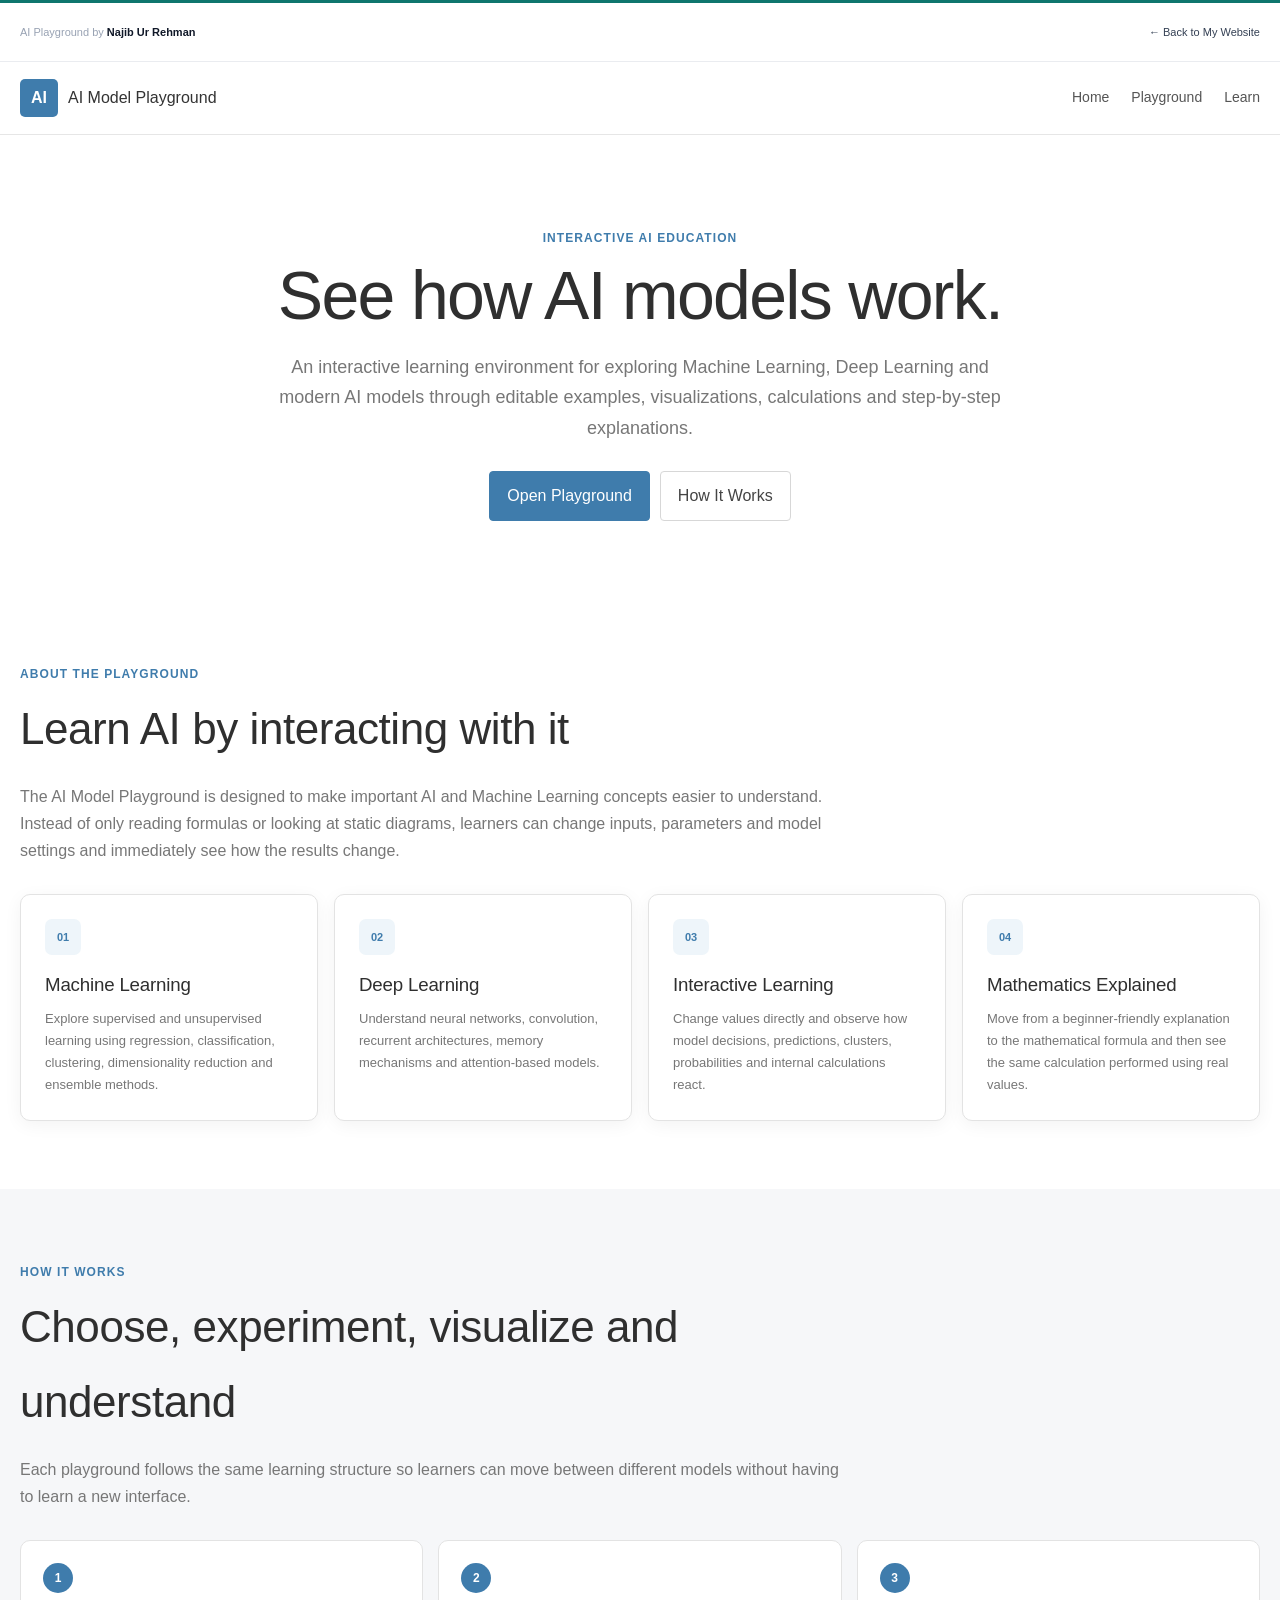
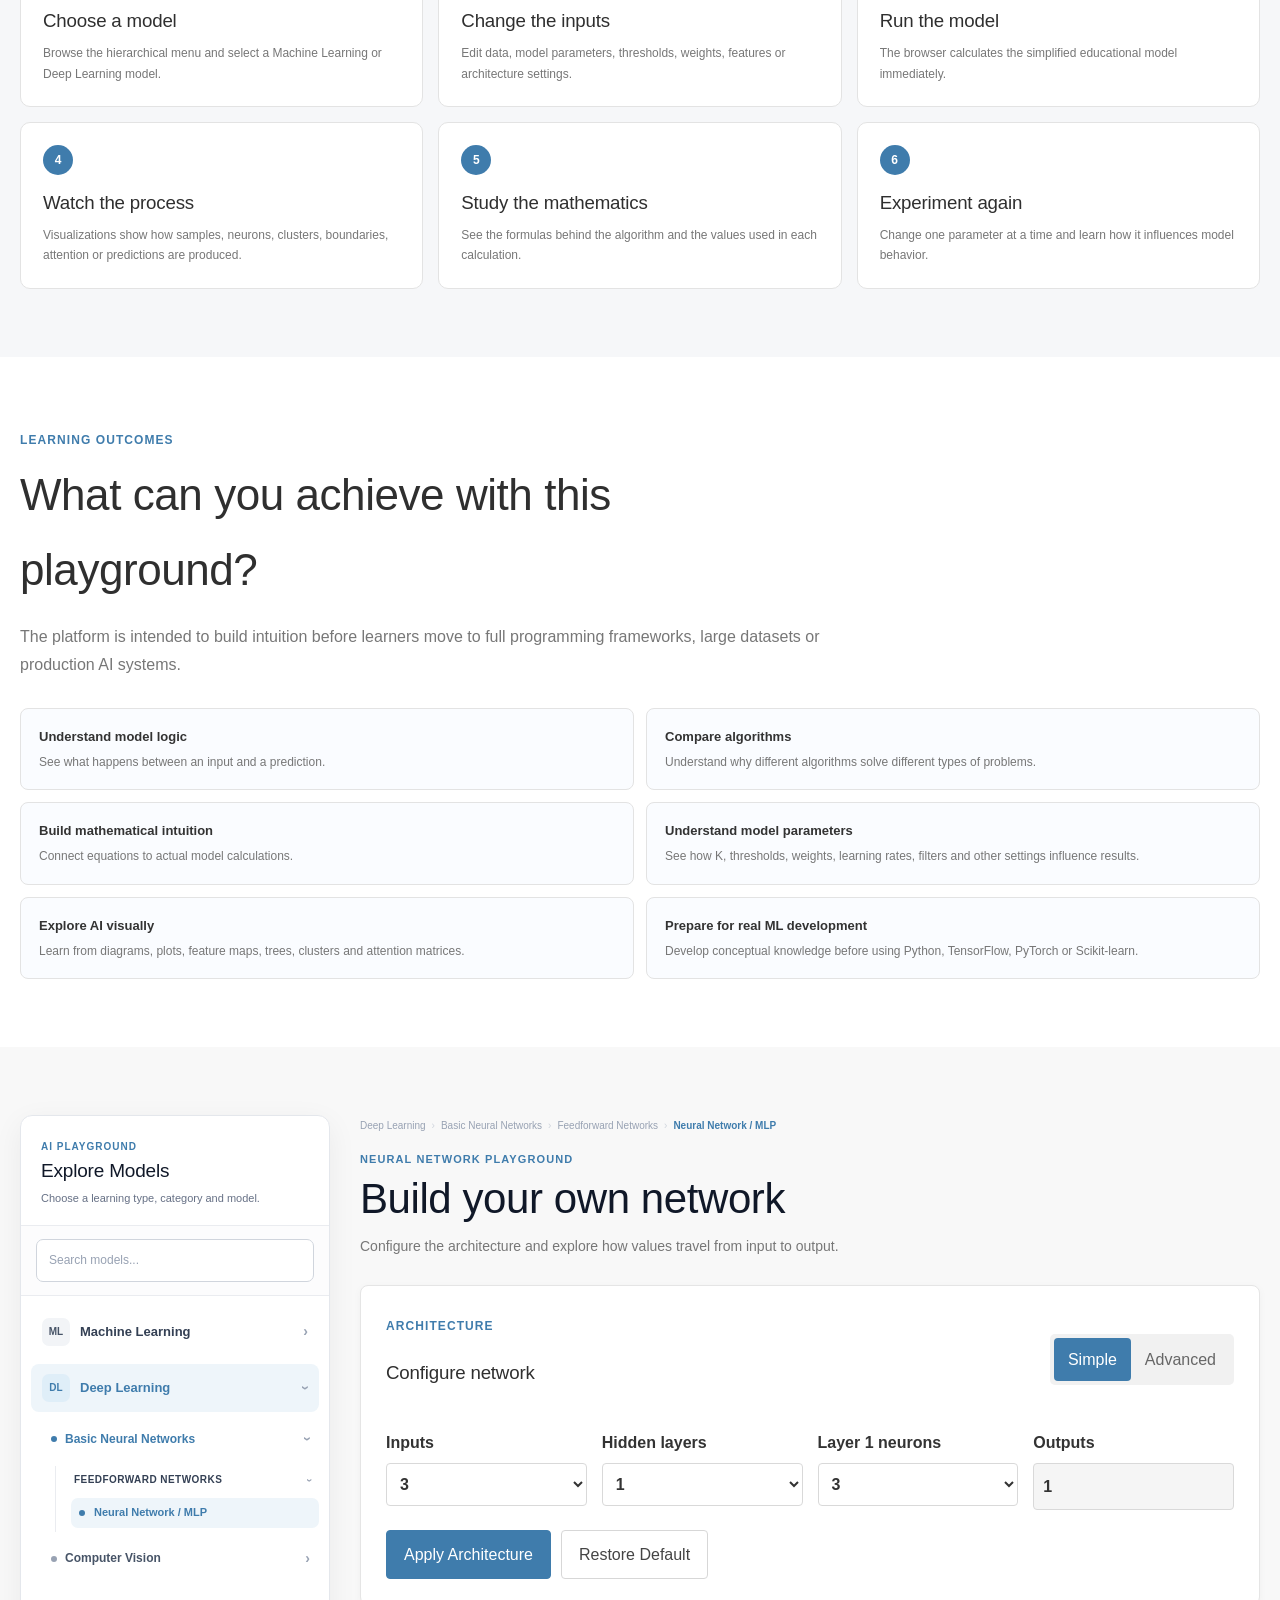
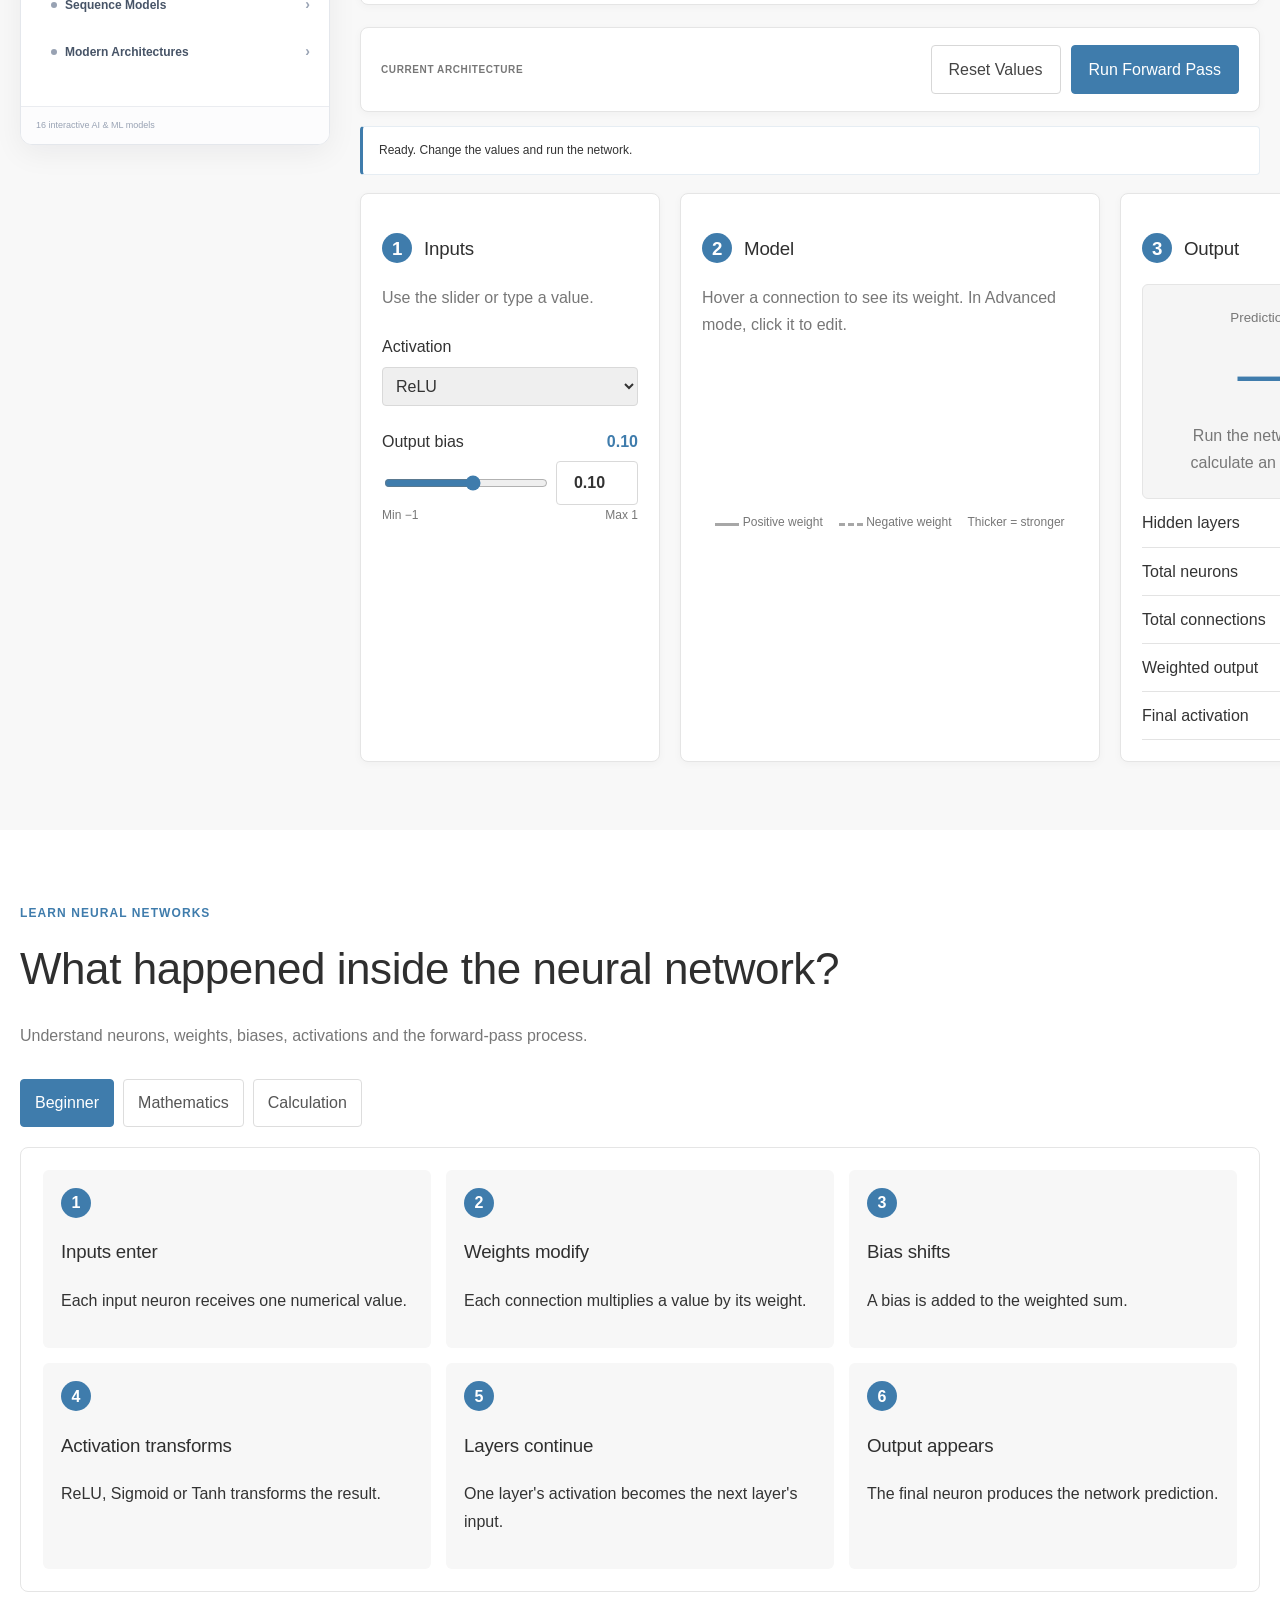
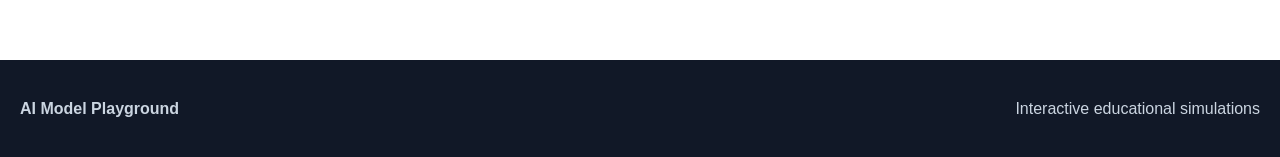
==== commit 3a53a6f3: "Complete AI Playground models navigation home and learning sections" ====
--- a/index.html
+++ b/index.html
@@ -4,61 +4,64 @@
 <head>
 <meta charset="UTF-8">
 <meta name="viewport" content="width=device-width,initial-scale=1">
-<meta name="description" content="Interactive educational AI Model Playground">
+<meta name="description" content="Interactive educational AI and Machine Learning Playground">
 <title>AI Model Playground</title>
 <link rel="stylesheet" href="style.css">
 </head>
 
 <body>
 
-<!-- =========================================
+<!-- =====================================================
+     TOP STRIP
+===================================================== -->
+
+<div class="top-strip">
+<div class="wrap top-strip-inner">
+
+<span>
+AI Playground by <strong>Najib Ur Rehman</strong>
+</span>
+
+<a href="https://najibrehman.weebly.com/">
+← Back to My Website
+</a>
+
+</div>
+</div>
+
+
+<!-- =====================================================
      HEADER
-========================================= -->
-
-<!-- =====================================================
-     TOP BAR - NAME + BACK TO PERSONAL WEBSITE
 ===================================================== -->
-<header class="playground-topbar">
-
-    <div class="playground-owner">
-        <span class="owner-label">AI Playground by</span>
-        <strong>Najib Ur Rehman</strong>
-    </div>
-
-    <a
-        href="https://najibrehman.weebly.com/"
-        class="back-website-btn"
-    >
-        ← Back to My Website
-    </a>
-
-</header>
 
 <header class="site-header">
+
 <div class="wrap header">
 
-<a href="#home" class="brand">
+<a href="#overview" class="brand">
 <span class="brand-icon">AI</span>
 AI Model Playground
 </a>
 
 <nav>
-<a href="#home">Home</a>
+<a href="#overview">Home</a>
 <a href="#playground">Playground</a>
 <a id="learn-nav-link" href="#neural-learn">Learn</a>
 </nav>
 
 </div>
+
 </header>
 
 
 <main>
 
-<!-- =========================================
-     HERO
-========================================= -->
-
-<section class="hero" id="home">
+
+<!-- =====================================================
+     HOME / OVERVIEW
+===================================================== -->
+
+<section class="hero" id="overview">
 
 <div class="wrap hero-inner">
 
@@ -71,114 +74,334 @@
 </h1>
 
 <p>
-Build models, change parameters and visually explore how
-information moves from input to output.
-</p>
+An interactive learning environment for exploring Machine Learning,
+Deep Learning and modern AI models through editable examples,
+visualizations, calculations and step-by-step explanations.
+</p>
+
+<div class="hero-actions">
 
 <a href="#playground" class="btn primary">
 Open Playground
 </a>
 
-</div>
-
-</section>
-
-
-<!-- =========================================
-     MAIN PLAYGROUND
-========================================= -->
+<a href="#how-it-works" class="btn">
+How It Works
+</a>
+
+</div>
+
+</div>
+
+</section>
+
+
+<!-- =====================================================
+     ABOUT THE PLAYGROUND
+===================================================== -->
+
+<section class="section overview-section">
+
+<div class="wrap">
+
+<div class="heading">
+
+<span class="label">
+About the Playground
+</span>
+
+<h2>
+Learn AI by interacting with it
+</h2>
+
+<p>
+The AI Model Playground is designed to make important AI and
+Machine Learning concepts easier to understand. Instead of only
+reading formulas or looking at static diagrams, learners can change
+inputs, parameters and model settings and immediately see how the
+results change.
+</p>
+
+</div>
+
+
+<div class="overview-grid">
+
+<article class="overview-card">
+
+<div class="overview-icon">
+01
+</div>
+
+<h3>
+Machine Learning
+</h3>
+
+<p>
+Explore supervised and unsupervised learning using regression,
+classification, clustering, dimensionality reduction and ensemble
+methods.
+</p>
+
+</article>
+
+
+<article class="overview-card">
+
+<div class="overview-icon">
+02
+</div>
+
+<h3>
+Deep Learning
+</h3>
+
+<p>
+Understand neural networks, convolution, recurrent architectures,
+memory mechanisms and attention-based models.
+</p>
+
+</article>
+
+
+<article class="overview-card">
+
+<div class="overview-icon">
+03
+</div>
+
+<h3>
+Interactive Learning
+</h3>
+
+<p>
+Change values directly and observe how model decisions,
+predictions, clusters, probabilities and internal calculations react.
+</p>
+
+</article>
+
+
+<article class="overview-card">
+
+<div class="overview-icon">
+04
+</div>
+
+<h3>
+Mathematics Explained
+</h3>
+
+<p>
+Move from a beginner-friendly explanation to the mathematical
+formula and then see the same calculation performed using real
+values.
+</p>
+
+</article>
+
+</div>
+
+</div>
+
+</section>
+
+
+<!-- =====================================================
+     HOW IT WORKS
+===================================================== -->
+
+<section class="section how-section" id="how-it-works">
+
+<div class="wrap">
+
+<div class="heading">
+
+<span class="label">
+How It Works
+</span>
+
+<h2>
+Choose, experiment, visualize and understand
+</h2>
+
+<p>
+Each playground follows the same learning structure so learners can
+move between different models without having to learn a new interface.
+</p>
+
+</div>
+
+
+<div class="how-grid">
+
+<article>
+<span>1</span>
+<h3>Choose a model</h3>
+<p>
+Browse the hierarchical menu and select a Machine Learning or
+Deep Learning model.
+</p>
+</article>
+
+<article>
+<span>2</span>
+<h3>Change the inputs</h3>
+<p>
+Edit data, model parameters, thresholds, weights, features or
+architecture settings.
+</p>
+</article>
+
+<article>
+<span>3</span>
+<h3>Run the model</h3>
+<p>
+The browser calculates the simplified educational model immediately.
+</p>
+</article>
+
+<article>
+<span>4</span>
+<h3>Watch the process</h3>
+<p>
+Visualizations show how samples, neurons, clusters, boundaries,
+attention or predictions are produced.
+</p>
+</article>
+
+<article>
+<span>5</span>
+<h3>Study the mathematics</h3>
+<p>
+See the formulas behind the algorithm and the values used in each
+calculation.
+</p>
+</article>
+
+<article>
+<span>6</span>
+<h3>Experiment again</h3>
+<p>
+Change one parameter at a time and learn how it influences model
+behavior.
+</p>
+</article>
+
+</div>
+
+</div>
+
+</section>
+
+
+<!-- =====================================================
+     WHAT CAN BE ACHIEVED
+===================================================== -->
+
+<section class="section outcomes-section">
+
+<div class="wrap">
+
+<div class="heading">
+
+<span class="label">
+Learning Outcomes
+</span>
+
+<h2>
+What can you achieve with this playground?
+</h2>
+
+<p>
+The platform is intended to build intuition before learners move to
+full programming frameworks, large datasets or production AI systems.
+</p>
+
+</div>
+
+
+<div class="outcome-list">
+
+<div>
+<strong>Understand model logic</strong>
+<span>
+See what happens between an input and a prediction.
+</span>
+</div>
+
+<div>
+<strong>Compare algorithms</strong>
+<span>
+Understand why different algorithms solve different types of problems.
+</span>
+</div>
+
+<div>
+<strong>Build mathematical intuition</strong>
+<span>
+Connect equations to actual model calculations.
+</span>
+</div>
+
+<div>
+<strong>Understand model parameters</strong>
+<span>
+See how K, thresholds, weights, learning rates, filters and other
+settings influence results.
+</span>
+</div>
+
+<div>
+<strong>Explore AI visually</strong>
+<span>
+Learn from diagrams, plots, feature maps, trees, clusters and
+attention matrices.
+</span>
+</div>
+
+<div>
+<strong>Prepare for real ML development</strong>
+<span>
+Develop conceptual knowledge before using Python, TensorFlow,
+PyTorch or Scikit-learn.
+</span>
+</div>
+
+</div>
+
+</div>
+
+</section>
+
+
+<!-- =====================================================
+     PLAYGROUND
+===================================================== -->
 
 <section class="section playground-bg" id="playground">
 
 <div class="wrap">
 
-
-<!-- =========================================
-     MODEL SELECTOR
-========================================= -->
-
-<div class="model-selector">
-
-<button
-class="model-option active"
-data-model="neural"
-type="button"
->
-<strong>Neural Network</strong>
-<span>Available</span>
-</button>
-
-
-<button
-class="model-option"
-data-model="cnn"
-type="button"
->
-<strong>CNN</strong>
-<span>Available</span>
-</button>
-
-
-<button
-class="model-option"
-data-model="tree"
-type="button"
->
-<strong>Decision Tree</strong>
-<span>Available</span>
-</button>
-
-
-<button
-class="model-option"
-data-model="knn"
-type="button"
->
-<strong>KNN</strong>
-<span>Available</span>
-</button>
-
-
-<button
-class="model-option disabled"
-disabled
-type="button"
->
-<strong>Transformer</strong>
-<span>Coming Soon</span>
-</button>
-
-</div>
+<!-- JavaScript builds the sidebar here -->
+<div id="model-navigation"></div>
 
 
 <!-- =====================================================
-     NEURAL NETWORK PLAYGROUND
-====================================================== -->
+     01. NEURAL NETWORK
+===================================================== -->
 
 <div id="neural-playground">
 
-
 <div class="heading">
-
-<span class="label">
-Neural Network Playground
-</span>
-
-<h2>
-Build your own network
-</h2>
-
+<span class="label">Neural Network Playground</span>
+<h2>Build your own network</h2>
 <p>
 Configure the architecture and explore how values travel
 from input to output.
 </p>
-
-</div>
-
-
-<!-- =========================================
-     NEURAL NETWORK - ARCHITECTURE
-========================================= -->
+</div>
+
 
 <section class="card architecture">
 
@@ -236,10 +459,7 @@
 </label>
 
 
-<div
-id="hidden-layer-settings"
-class="hidden-settings"
-></div>
+<div id="hidden-layer-settings" class="hidden-settings"></div>
 
 
 <label>
@@ -252,19 +472,11 @@
 
 <div class="actions">
 
-<button
-id="apply-architecture"
-class="btn primary"
-type="button"
->
+<button id="apply-architecture" class="btn primary" type="button">
 Apply Architecture
 </button>
 
-<button
-id="restore-default"
-class="btn"
-type="button"
->
+<button id="restore-default" class="btn" type="button">
 Restore Default
 </button>
 
@@ -272,10 +484,6 @@
 
 </section>
 
-
-<!-- =========================================
-     NEURAL NETWORK - TOOLBAR
-========================================= -->
 
 <div class="toolbar card">
 
@@ -286,19 +494,11 @@
 
 <div class="actions">
 
-<button
-id="reset-network"
-class="btn"
-type="button"
->
+<button id="reset-network" class="btn" type="button">
 Reset Values
 </button>
 
-<button
-id="run-network"
-class="btn primary"
-type="button"
->
+<button id="run-network" class="btn primary" type="button">
 Run Forward Pass
 </button>
 
@@ -311,10 +511,6 @@
 Ready. Change the values and run the network.
 </div>
 
-
-<!-- =========================================
-     NEURAL NETWORK - WORKSPACE
-========================================= -->
 
 <div class="workspace">
 
@@ -334,7 +530,6 @@
 
 
 <label class="field">
-
 Activation
 
 <select id="activation-function">
@@ -369,8 +564,7 @@
 min="-1"
 max="1"
 step=".05"
-value=".10"
->
+value=".10">
 
 <input
 id="output-bias-number"
@@ -379,11 +573,9 @@
 min="-1"
 max="1"
 step=".05"
-value=".10"
->
-
-</div>
-
+value=".10">
+
+</div>
 
 <div class="limits">
 <span>Min −1</span>
@@ -413,8 +605,8 @@
 id="network-svg"
 class="network-svg"
 role="img"
-aria-label="Neural network"
-></svg>
+aria-label="Neural network">
+</svg>
 
 </div>
 
@@ -448,13 +640,9 @@
 
 <div class="prediction">
 
-<small>
-Prediction
-</small>
-
-<strong id="prediction-value">
-—
-</strong>
+<small>Prediction</small>
+
+<strong id="prediction-value">—</strong>
 
 <span id="prediction-description">
 Run the network to calculate an output.
@@ -497,15 +685,7 @@
 </div>
 
 
-<!-- =========================================
-     NEURAL NETWORK - ADVANCED EDITOR
-========================================= -->
-
-<section
-id="parameter-editor"
-class="card editor"
-hidden
->
+<section id="parameter-editor" class="card editor" hidden>
 
 <div>
 
@@ -517,10 +697,7 @@
 Edit parameter
 </h3>
 
-<p
-id="editor-description"
-class="muted"
-></p>
+<p id="editor-description" class="muted"></p>
 
 </div>
 
@@ -546,8 +723,7 @@
 type="range"
 min="-1"
 max="1"
-step=".05"
->
+step=".05">
 
 <input
 id="parameter-number"
@@ -555,24 +731,14 @@
 type="number"
 min="-1"
 max="1"
-step=".05"
->
-
-</div>
-
-<div class="limits">
-<span>Min −1</span>
-<span>Max 1</span>
-</div>
-
-</div>
-
-
-<button
-id="close-editor"
-class="btn"
-type="button"
->
+step=".05">
+
+</div>
+
+</div>
+
+
+<button id="close-editor" class="btn" type="button">
 Close
 </button>
 
@@ -582,11 +748,10 @@
 
 
 <!-- =====================================================
-     CNN PLAYGROUND
-====================================================== -->
+     02. CNN
+===================================================== -->
 
 <div id="cnn-playground" hidden>
-
 
 <div class="heading">
 
@@ -738,8 +903,8 @@
 <div
 id="cnn-config-warning"
 class="cnn-warning"
-hidden
-></div>
+hidden>
+</div>
 
 </section>
 
@@ -779,6 +944,7 @@
 
 </div>
 
+
 <div class="cnn-progress">
 
 <div class="cnn-progress-bar">
@@ -815,10 +981,10 @@
 
 <div class="cnn-workspace">
 
-
 <section class="card cnn-panel">
 
 <div class="cnn-panel-heading">
+
 <span class="step">1</span>
 
 <div>
@@ -828,10 +994,7 @@
 
 </div>
 
-<div
-id="cnn-input-grid"
-class="matrix-grid matrix-5"
-></div>
+<div id="cnn-input-grid" class="matrix-grid matrix-5"></div>
 
 <p class="matrix-limit">
 Allowed pixel values: 0 to 9
@@ -843,6 +1006,7 @@
 <section class="card cnn-panel">
 
 <div class="cnn-panel-heading">
+
 <span class="step">2</span>
 
 <div>
@@ -852,10 +1016,7 @@
 
 </div>
 
-<div
-id="cnn-kernel-grid"
-class="matrix-grid matrix-3"
-></div>
+<div id="cnn-kernel-grid" class="matrix-grid matrix-3"></div>
 
 <p class="matrix-limit">
 Allowed kernel values: −3 to 3
@@ -867,6 +1028,7 @@
 <section class="card cnn-panel">
 
 <div class="cnn-panel-heading">
+
 <span class="step">3</span>
 
 <div>
@@ -876,10 +1038,7 @@
 
 </div>
 
-<div
-id="cnn-feature-map"
-class="cnn-result-grid"
-></div>
+<div id="cnn-feature-map" class="cnn-result-grid"></div>
 
 <div class="cnn-stat">
 <span>Feature map size</span>
@@ -892,23 +1051,19 @@
 <section class="card cnn-panel">
 
 <div class="cnn-panel-heading">
+
 <span class="step">4</span>
 
 <div>
 <h3>Pooling</h3>
-
 <p id="cnn-pooling-description">
 Max Pooling reduces the feature map.
 </p>
-
-</div>
-
-</div>
-
-<div
-id="cnn-pool-map"
-class="cnn-result-grid"
-></div>
+</div>
+
+</div>
+
+<div id="cnn-pool-map" class="cnn-result-grid"></div>
 
 <div class="cnn-stat">
 <span>Result size</span>
@@ -923,6 +1078,7 @@
 <section class="card cnn-flatten-panel">
 
 <div class="cnn-panel-heading">
+
 <span class="step">5</span>
 
 <div>
@@ -932,11 +1088,12 @@
 
 </div>
 
-<div
-id="cnn-flatten-output"
-class="flatten-vector"
->
-<span>Run the CNN to generate the vector.</span>
+<div id="cnn-flatten-output" class="flatten-vector">
+
+<span>
+Run the CNN to generate the vector.
+</span>
+
 </div>
 
 </section>
@@ -945,6 +1102,7 @@
 <section class="card cnn-calculation-panel">
 
 <div class="cnn-panel-heading">
+
 <span class="step">6</span>
 
 <div>
@@ -956,9 +1114,12 @@
 
 <div
 id="cnn-calculation-output"
-class="cnn-calculation-output"
->
-<p>Run or step through the CNN to see calculations.</p>
+class="cnn-calculation-output">
+
+<p>
+Run or step through the CNN to see calculations.
+</p>
+
 </div>
 
 </section>
@@ -967,11 +1128,10 @@
 
 
 <!-- =====================================================
-     DECISION TREE PLAYGROUND
-====================================================== -->
+     03. DECISION TREE
+===================================================== -->
 
 <div id="tree-playground" hidden>
-
 
 <div class="heading">
 
@@ -1031,48 +1191,36 @@
 
 <label>
 Number of Features
-
 <select id="tree-feature-count">
 <option value="2" selected>2 Features</option>
 <option value="3">3 Features</option>
 <option value="4">4 Features</option>
 </select>
-
 </label>
-
 
 <label>
 Split Feature
-
 <select id="tree-feature">
 <option value="age" selected>Age</option>
 <option value="income">Income</option>
 </select>
-
 </label>
-
 
 <label>
 Threshold
-
 <input
 id="tree-threshold"
 class="number-input"
 type="number"
-value="30"
->
-
+value="30">
 </label>
-
 
 <label>
 Split Criterion
-
 <select id="tree-criterion">
 <option value="gini" selected>Gini Impurity</option>
 <option value="entropy">Entropy</option>
 </select>
-
 </label>
 
 </div>
@@ -1083,23 +1231,20 @@
 <button
 id="tree-add-sample"
 class="btn primary"
-type="button"
->
+type="button">
 + Add Sample
 </button>
 
 <button
 id="tree-remove-sample"
 class="btn"
-type="button"
->
+type="button">
 − Remove Last Sample
 </button>
 
 <span
 id="tree-sample-count"
-class="tree-sample-count"
->
+class="tree-sample-count">
 6 / 15 samples
 </span>
 
@@ -1120,13 +1265,8 @@
 
 <div
 id="tree-active-features"
-class="tree-feature-chips"
-></div>
-
-<p class="muted">
-Start with two features for a simpler explanation.
-Add more features when you want to compare more possible splits.
-</p>
+class="tree-feature-chips">
+</div>
 
 </section>
 
@@ -1168,8 +1308,7 @@
 <section
 id="tree-best-result-card"
 class="card tree-best-result"
-hidden
->
+hidden>
 
 <span class="label">
 Best Split Search
@@ -1249,11 +1388,12 @@
 
 </div>
 
-<div
-id="tree-visualization"
-class="tree-visualization"
->
-<p class="muted">Build the tree to see the split.</p>
+<div id="tree-visualization" class="tree-visualization">
+
+<p class="muted">
+Build the tree to see the split.
+</p>
+
 </div>
 
 </section>
@@ -1271,7 +1411,6 @@
 </div>
 
 </div>
-
 
 <div class="tree-stats">
 
@@ -1310,8 +1449,7 @@
 <section
 id="tree-comparison-panel"
 class="card tree-comparison-panel"
-hidden
->
+hidden>
 
 <div class="tree-panel-heading">
 
@@ -1329,7 +1467,6 @@
 <table class="tree-table">
 
 <thead>
-
 <tr>
 <th>Rank</th>
 <th>Feature</th>
@@ -1339,7 +1476,6 @@
 <th>Weighted Impurity</th>
 <th>Information Gain</th>
 </tr>
-
 </thead>
 
 <tbody id="tree-comparison-body"></tbody>
@@ -1369,7 +1505,6 @@
 <table class="tree-table">
 
 <thead>
-
 <tr>
 <th>ID</th>
 <th>Selected Value</th>
@@ -1377,7 +1512,6 @@
 <th>Branch</th>
 <th>Class</th>
 </tr>
-
 </thead>
 
 <tbody id="tree-routing-body"></tbody>
@@ -1409,11 +1543,10 @@
 
 
 <!-- =====================================================
-     KNN PLAYGROUND
-====================================================== -->
+     04. KNN
+===================================================== -->
 
 <div id="knn-playground" hidden>
-
 
 <div class="heading">
 
@@ -1427,47 +1560,29 @@
 
 <p>
 Choose the number of features and K, edit the training
-samples, create a new unknown sample, and watch KNN find
-the nearest neighbors and vote for a class.
-</p>
-
-</div>
-
-
-<!-- =========================================
-     KNN - TOOLBAR
-========================================= -->
+samples, create an unknown sample, and watch nearby
+examples vote for its class.
+</p>
+
+</div>
+
 
 <div class="knn-toolbar card">
 
 <div>
-
-<small>
-KNN PIPELINE
-</small>
-
+<small>KNN PIPELINE</small>
 <strong>
 Training Data → Distance → Nearest Neighbors → Vote → Prediction
 </strong>
-
-</div>
-
+</div>
 
 <div class="actions">
 
-<button
-id="knn-reset"
-class="btn"
-type="button"
->
+<button id="knn-reset" class="btn" type="button">
 Reset
 </button>
 
-<button
-id="knn-run"
-class="btn primary"
-type="button"
->
+<button id="knn-run" class="btn primary" type="button">
 Predict Class
 </button>
 
@@ -1477,36 +1592,21 @@
 
 
 <div id="knn-live-step" class="live-step">
-Ready. Configure K and the unknown sample, then predict its class.
-</div>
-
-
-<!-- =========================================
-     KNN - SETTINGS
-========================================= -->
+Ready. Configure K and the unknown sample.
+</div>
+
 
 <section class="card knn-controls">
 
 <div class="knn-settings">
-
 
 <label>
 Number of Features
 
 <select id="knn-feature-count">
-
-<option value="2" selected>
-2 Features
-</option>
-
-<option value="3">
-3 Features
-</option>
-
-<option value="4">
-4 Features
-</option>
-
+<option value="2" selected>2 Features</option>
+<option value="3">3 Features</option>
+<option value="4">4 Features</option>
 </select>
 
 </label>
@@ -1516,7 +1616,6 @@
 Number of Neighbors (K)
 
 <select id="knn-k">
-
 <option value="1">1</option>
 <option value="2">2</option>
 <option value="3" selected>3</option>
@@ -1527,7 +1626,6 @@
 <option value="8">8</option>
 <option value="9">9</option>
 <option value="10">10</option>
-
 </select>
 
 </label>
@@ -1537,15 +1635,8 @@
 Distance Metric
 
 <select id="knn-distance">
-
-<option value="euclidean" selected>
-Euclidean Distance
-</option>
-
-<option value="manhattan">
-Manhattan Distance
-</option>
-
+<option value="euclidean" selected>Euclidean Distance</option>
+<option value="manhattan">Manhattan Distance</option>
 </select>
 
 </label>
@@ -1558,23 +1649,20 @@
 <button
 id="knn-add-sample"
 class="btn primary"
-type="button"
->
+type="button">
 + Add Training Sample
 </button>
 
 <button
 id="knn-remove-sample"
 class="btn"
-type="button"
->
+type="button">
 − Remove Last Sample
 </button>
 
 <span
 id="knn-sample-count"
-class="knn-sample-count"
->
+class="knn-sample-count">
 8 / 20 training samples
 </span>
 
@@ -1582,10 +1670,6 @@
 
 </section>
 
-
-<!-- =========================================
-     KNN - ACTIVE FEATURES
-========================================= -->
 
 <section class="card knn-feature-card">
 
@@ -1599,21 +1683,11 @@
 
 <div
 id="knn-active-features"
-class="knn-feature-chips"
-></div>
-
-<p class="muted">
-Start with two features to understand the distance visually.
-Then use three or four features to see how KNN works in
-higher-dimensional data.
-</p>
-
-</section>
-
-
-<!-- =========================================
-     KNN - SUMMARY
-========================================= -->
+class="knn-feature-chips">
+</div>
+
+</section>
+
 
 <section class="card knn-summary-card">
 
@@ -1648,10 +1722,6 @@
 
 </section>
 
-
-<!-- =========================================
-     KNN - UNKNOWN SAMPLE
-========================================= -->
 
 <section class="card knn-query-card">
 
@@ -1663,26 +1733,16 @@
 What should KNN classify?
 </h3>
 
-<p class="muted">
-Enter the feature values of a new sample whose class is unknown.
-</p>
-
 <div
 id="knn-query-inputs"
-class="knn-query-inputs"
-></div>
-
-</section>
-
-
-<!-- =========================================
-     KNN - MAIN WORKSPACE
-========================================= -->
+class="knn-query-inputs">
+</div>
+
+</section>
+
 
 <div class="knn-workspace">
 
-
-<!-- TRAINING DATA -->
 
 <section class="card knn-panel knn-dataset-panel">
 
@@ -1697,13 +1757,11 @@
 
 </div>
 
-
 <div class="knn-table-wrap">
 
 <table class="knn-table">
 
 <thead id="knn-data-head"></thead>
-
 <tbody id="knn-data-body"></tbody>
 
 </table>
@@ -1713,8 +1771,6 @@
 </section>
 
 
-<!-- VISUALIZATION -->
-
 <section class="card knn-panel">
 
 <div class="knn-panel-heading">
@@ -1723,20 +1779,12 @@
 
 <div>
 <h3>2D Neighbor Visualization</h3>
-
-<p>
-The first two active features are displayed on the chart.
-</p>
-
-</div>
-
-</div>
-
-
-<div
-id="knn-plot"
-class="knn-plot"
->
+<p>The first two active features appear on the chart.</p>
+</div>
+
+</div>
+
+<div id="knn-plot" class="knn-plot">
 
 <p class="muted">
 Run a prediction to visualize neighbors.
@@ -1744,116 +1792,44 @@
 
 </div>
 
-
-<div class="knn-legend">
-
-<span>
-<i class="knn-dot class-a"></i>
-Class A
-</span>
-
-<span>
-<i class="knn-dot class-b"></i>
-Class B
-</span>
-
-<span>
-<i class="knn-dot query"></i>
-Unknown Sample
-</span>
-
-<span>
-<i class="knn-ring"></i>
-Selected Neighbor
-</span>
-
-</div>
-
-</section>
-
-</div>
-
-
-<!-- =========================================
-     KNN - PREDICTION
-========================================= -->
+</section>
+
+</div>
+
 
 <section class="card knn-prediction-card">
 
 <div class="knn-prediction-grid">
 
 <div>
-
-<span class="label">
-Prediction
-</span>
-
-<h3>
-Nearest-neighbor vote
-</h3>
-
-</div>
-
+<span class="label">Prediction</span>
+<h3>Nearest-neighbor vote</h3>
+</div>
 
 <div class="knn-prediction-result">
-
-<span>
-Predicted Class
-</span>
-
-<strong id="knn-prediction">
-—
-</strong>
-
-</div>
-
-
-<div>
-
-<span>
-Class A Votes
-</span>
-
-<strong id="knn-a-votes">
-—
-</strong>
-
-</div>
-
-
-<div>
-
-<span>
-Class B Votes
-</span>
-
-<strong id="knn-b-votes">
-—
-</strong>
-
-</div>
-
-
-<div>
-
-<span>
-Nearest Distance
-</span>
-
-<strong id="knn-nearest-distance">
-—
-</strong>
-
-</div>
-
-</div>
-
-</section>
-
-
-<!-- =========================================
-     KNN - NEIGHBOR TABLE
-========================================= -->
+<span>Predicted Class</span>
+<strong id="knn-prediction">—</strong>
+</div>
+
+<div>
+<span>Class A Votes</span>
+<strong id="knn-a-votes">—</strong>
+</div>
+
+<div>
+<span>Class B Votes</span>
+<strong id="knn-b-votes">—</strong>
+</div>
+
+<div>
+<span>Nearest Distance</span>
+<strong id="knn-nearest-distance">—</strong>
+</div>
+
+</div>
+
+</section>
+
 
 <section class="card knn-neighbor-panel">
 
@@ -1862,26 +1838,17 @@
 <span class="step">3</span>
 
 <div>
-
-<h3>
-Distance Ranking
-</h3>
-
-<p>
-All training samples are ranked from nearest to farthest.
-</p>
-
-</div>
-
-</div>
-
+<h3>Distance Ranking</h3>
+<p>Samples are ranked from nearest to farthest.</p>
+</div>
+
+</div>
 
 <div class="knn-table-wrap">
 
 <table class="knn-table">
 
 <thead>
-
 <tr>
 <th>Rank</th>
 <th>ID</th>
@@ -1889,7 +1856,6 @@
 <th>Distance</th>
 <th>Neighbor?</th>
 </tr>
-
 </thead>
 
 <tbody id="knn-distance-body"></tbody>
@@ -1900,10 +1866,6 @@
 
 </section>
 
-
-<!-- =========================================
-     KNN - CALCULATIONS
-========================================= -->
 
 <section class="card knn-calculation-panel">
 
@@ -1928,95 +1890,2143 @@
 </div>
 
 
-</div>
-
-</section>
-
-
 <!-- =====================================================
-     NEURAL NETWORK LEARNING
-====================================================== -->
-
-<section class="section" id="neural-learn">
+     05. LINEAR REGRESSION
+===================================================== -->
+
+<div id="linear-regression-playground" hidden>
+
+<div class="heading">
+
+<span class="label">
+Linear Regression Playground
+</span>
+
+<h2>
+Discover the best-fit line
+</h2>
+
+<p>
+Edit numerical samples and see how Linear Regression
+finds the relationship between X and Y.
+</p>
+
+</div>
+
+
+<div class="toolbar card">
+
+<div>
+<small>REGRESSION PIPELINE</small>
+<strong>
+Samples → Best-Fit Line → Prediction → Residual
+</strong>
+</div>
+
+<div class="actions">
+
+<button id="lr-reset" class="btn" type="button">
+Reset
+</button>
+
+<button id="lr-run" class="btn primary" type="button">
+Run Linear Regression
+</button>
+
+</div>
+
+</div>
+
+
+<div id="lr-live-step" class="live-step">
+Ready. Edit the samples and run Linear Regression.
+</div>
+
+
+<section class="card model-control-card">
+
+<div class="actions">
+
+<button id="lr-add-sample" class="btn primary" type="button">
++ Add Sample
+</button>
+
+<button id="lr-remove-sample" class="btn" type="button">
+− Remove Sample
+</button>
+
+<strong id="lr-sample-count">
+6 samples
+</strong>
+
+</div>
+
+</section>
+
+
+<div class="model-two-column">
+
+<section class="card model-panel-card">
+
+<h3>
+<span class="step">1</span>
+Training Samples
+</h3>
+
+<div class="model-table-wrap">
+
+<table class="model-table">
+
+<thead>
+<tr>
+<th>ID</th>
+<th>X</th>
+<th>Y</th>
+</tr>
+</thead>
+
+<tbody id="lr-data-body"></tbody>
+
+</table>
+
+</div>
+
+</section>
+
+
+<section class="card model-panel-card">
+
+<h3>
+<span class="step">2</span>
+Regression Visualization
+</h3>
+
+<div id="lr-plot" class="model-plot">
+
+<p class="muted">
+Run regression to visualize the best-fit line.
+</p>
+
+</div>
+
+</section>
+
+</div>
+
+
+<section class="card model-summary-card">
+
+<div class="model-summary-grid">
+
+<div>
+<span>Slope</span>
+<strong id="lr-slope-result">—</strong>
+</div>
+
+<div>
+<span>Intercept</span>
+<strong id="lr-intercept-result">—</strong>
+</div>
+
+<div>
+<span>MSE</span>
+<strong id="lr-mse-result">—</strong>
+</div>
+
+<div>
+<span>R²</span>
+<strong id="lr-r2-result">—</strong>
+</div>
+
+</div>
+
+</section>
+
+
+<section class="card model-panel-card">
+
+<h3>
+Predictions and Residuals
+</h3>
+
+<div class="model-table-wrap">
+
+<table class="model-table">
+
+<thead>
+<tr>
+<th>ID</th>
+<th>X</th>
+<th>Observed Y</th>
+<th>Predicted Y</th>
+<th>Residual</th>
+</tr>
+</thead>
+
+<tbody id="lr-result-body"></tbody>
+
+</table>
+
+</div>
+
+</section>
+
+
+<section class="card model-calculation-card">
+
+<span class="label">
+Calculation
+</span>
+
+<h3>
+How was the regression line calculated?
+</h3>
+
+<div id="lr-calculation-output">
+
+<p>
+Run regression to see the calculations.
+</p>
+
+</div>
+
+</section>
+
+</div>
+
+
+<!-- =====================================================
+     06. LOGISTIC REGRESSION
+===================================================== -->
+
+<div id="logistic-regression-playground" hidden>
+
+<div class="heading">
+
+<span class="label">
+Logistic Regression Playground
+</span>
+
+<h2>
+Turn a score into a probability
+</h2>
+
+<p>
+Explore how a linear score passes through the sigmoid
+function to produce a classification probability.
+</p>
+
+</div>
+
+
+<div class="toolbar card">
+
+<div>
+<small>CLASSIFICATION PIPELINE</small>
+<strong>
+Features → Linear Score → Sigmoid → Probability → Class
+</strong>
+</div>
+
+<div class="actions">
+
+<button id="log-reset" class="btn" type="button">
+Reset
+</button>
+
+<button id="log-run" class="btn primary" type="button">
+Run Logistic Regression
+</button>
+
+</div>
+
+</div>
+
+
+<div id="log-live-step" class="live-step">
+Ready. Configure the coefficients and query sample.
+</div>
+
+
+<section class="card model-control-card">
+
+<div class="model-control-grid">
+
+<label>
+Intercept β₀
+<input id="log-b0" type="number" step=".1" value="-4">
+</label>
+
+<label>
+Coefficient β₁
+<input id="log-b1" type="number" step=".1" value=".8">
+</label>
+
+<label>
+Coefficient β₂
+<input id="log-b2" type="number" step=".1" value=".8">
+</label>
+
+<label>
+Decision Threshold
+<input
+id="log-threshold"
+type="number"
+min="0"
+max="1"
+step=".05"
+value=".5">
+</label>
+
+<label>
+Unknown X₁
+<input id="log-query-x1" type="number" step=".1" value="3.5">
+</label>
+
+<label>
+Unknown X₂
+<input id="log-query-x2" type="number" step=".1" value="3.5">
+</label>
+
+</div>
+
+</section>
+
+
+<div class="model-two-column">
+
+<section class="card model-panel-card">
+
+<h3>
+<span class="step">1</span>
+Training Dataset
+</h3>
+
+<div class="model-table-wrap">
+
+<table class="model-table">
+
+<thead>
+<tr>
+<th>ID</th>
+<th>X₁</th>
+<th>X₂</th>
+<th>Class</th>
+</tr>
+</thead>
+
+<tbody id="log-data-body"></tbody>
+
+</table>
+
+</div>
+
+</section>
+
+
+<section class="card model-panel-card">
+
+<h3>
+<span class="step">2</span>
+Decision Boundary
+</h3>
+
+<div id="log-plot" class="model-plot">
+
+<p class="muted">
+Run Logistic Regression to see the boundary.
+</p>
+
+</div>
+
+</section>
+
+</div>
+
+
+<section class="card model-summary-card">
+
+<div class="model-summary-grid">
+
+<div>
+<span>Linear Score z</span>
+<strong id="log-z-result">—</strong>
+</div>
+
+<div>
+<span>Probability</span>
+<strong id="log-probability-result">—</strong>
+</div>
+
+<div>
+<span>Predicted Class</span>
+<strong id="log-class-result">—</strong>
+</div>
+
+</div>
+
+</section>
+
+
+<section class="card model-panel-card">
+
+<h3>
+Training Sample Predictions
+</h3>
+
+<div class="model-table-wrap">
+
+<table class="model-table">
+
+<thead>
+<tr>
+<th>ID</th>
+<th>True Class</th>
+<th>Probability</th>
+<th>Prediction</th>
+</tr>
+</thead>
+
+<tbody id="log-result-body"></tbody>
+
+</table>
+
+</div>
+
+</section>
+
+
+<section class="card model-calculation-card">
+
+<span class="label">
+Calculation
+</span>
+
+<h3>
+From linear score to classification
+</h3>
+
+<div id="log-calculation-output">
+
+<p>
+Run the model to see the probability calculation.
+</p>
+
+</div>
+
+</section>
+
+</div>
+
+
+<!-- =====================================================
+     07. SVM
+===================================================== -->
+
+<div id="svm-playground" hidden>
+
+<div class="heading">
+
+<span class="label">
+Support Vector Machine Playground
+</span>
+
+<h2>
+Explore margins and support vectors
+</h2>
+
+<p>
+See how a linear SVM separates two classes and identifies
+the observations closest to its decision boundary.
+</p>
+
+</div>
+
+
+<div class="toolbar card">
+
+<div>
+<small>SVM PIPELINE</small>
+<strong>
+Samples → Hyperplane → Margin → Support Vectors → Prediction
+</strong>
+</div>
+
+<div class="actions">
+
+<button id="svm-reset" class="btn" type="button">
+Reset
+</button>
+
+<button id="svm-run" class="btn primary" type="button">
+Run SVM
+</button>
+
+</div>
+
+</div>
+
+
+<div id="svm-live-step" class="live-step">
+Ready. Configure the decision function and run SVM.
+</div>
+
+
+<section class="card model-control-card">
+
+<div class="model-control-grid">
+
+<label>
+Weight w₁
+<input id="svm-w1" type="number" step=".1" value="1">
+</label>
+
+<label>
+Weight w₂
+<input id="svm-w2" type="number" step=".1" value="1">
+</label>
+
+<label>
+Bias b
+<input id="svm-b" type="number" step=".1" value="-6">
+</label>
+
+<label>
+Unknown X
+<input id="svm-query-x" type="number" step=".1" value="3.5">
+</label>
+
+<label>
+Unknown Y
+<input id="svm-query-y" type="number" step=".1" value="3.5">
+</label>
+
+</div>
+
+</section>
+
+
+<div class="model-two-column">
+
+<section class="card model-panel-card">
+
+<h3>
+<span class="step">1</span>
+Training Dataset
+</h3>
+
+<div class="model-table-wrap">
+
+<table class="model-table">
+
+<thead>
+<tr>
+<th>ID</th>
+<th>X</th>
+<th>Y</th>
+<th>Class</th>
+</tr>
+</thead>
+
+<tbody id="svm-data-body"></tbody>
+
+</table>
+
+</div>
+
+</section>
+
+
+<section class="card model-panel-card">
+
+<h3>
+<span class="step">2</span>
+Margin Visualization
+</h3>
+
+<div id="svm-plot" class="model-plot">
+
+<p class="muted">
+Run SVM to see the margin and support vectors.
+</p>
+
+</div>
+
+</section>
+
+</div>
+
+
+<section class="card model-summary-card">
+
+<div class="model-summary-grid">
+
+<div>
+<span>Decision Score</span>
+<strong id="svm-score-result">—</strong>
+</div>
+
+<div>
+<span>Predicted Class</span>
+<strong id="svm-class-result">—</strong>
+</div>
+
+<div>
+<span>Support Vectors</span>
+<strong id="svm-support-count">—</strong>
+</div>
+
+</div>
+
+</section>
+
+
+<section class="card model-panel-card">
+
+<h3>
+Support Vectors
+</h3>
+
+<div class="model-table-wrap">
+
+<table class="model-table">
+
+<thead>
+<tr>
+<th>Rank</th>
+<th>ID</th>
+<th>Class</th>
+<th>Distance to Margin</th>
+</tr>
+</thead>
+
+<tbody id="svm-support-body"></tbody>
+
+</table>
+
+</div>
+
+</section>
+
+
+<section class="card model-calculation-card">
+
+<span class="label">
+Calculation
+</span>
+
+<h3>
+Decision Function
+</h3>
+
+<div id="svm-calculation-output">
+
+<p>
+Run SVM to see the decision calculation.
+</p>
+
+</div>
+
+</section>
+
+</div>
+
+
+<!-- =====================================================
+     08. NAIVE BAYES
+===================================================== -->
+
+<div id="naive-bayes-playground" hidden>
+
+<div class="heading">
+
+<span class="label">
+Naive Bayes Playground
+</span>
+
+<h2>
+Classify using probability
+</h2>
+
+<p>
+Explore priors, likelihoods and posterior probabilities
+using a simplified Gaussian Naive Bayes classifier.
+</p>
+
+</div>
+
+
+<div class="toolbar card">
+
+<div>
+<small>BAYES PIPELINE</small>
+<strong>
+Prior → Likelihood → Posterior → Prediction
+</strong>
+</div>
+
+<div class="actions">
+
+<button id="nb-reset" class="btn" type="button">
+Reset
+</button>
+
+<button id="nb-run" class="btn primary" type="button">
+Run Naive Bayes
+</button>
+
+</div>
+
+</div>
+
+
+<div id="nb-live-step" class="live-step">
+Ready. Configure the features and run Naive Bayes.
+</div>
+
+
+<section class="card model-control-card">
+
+<div class="model-control-grid">
+
+<label>
+Number of Features
+<select id="nb-feature-count">
+<option value="2" selected>2 Features</option>
+<option value="3">3 Features</option>
+<option value="4">4 Features</option>
+</select>
+</label>
+
+<label>
+Unknown Feature 1
+<input id="nb-query-1" type="number" value="50">
+</label>
+
+<label>
+Unknown Feature 2
+<input id="nb-query-2" type="number" value="50">
+</label>
+
+<label>
+Unknown Feature 3
+<input id="nb-query-3" type="number" value="50">
+</label>
+
+<label>
+Unknown Feature 4
+<input id="nb-query-4" type="number" value="50">
+</label>
+
+</div>
+
+</section>
+
+
+<section class="card model-summary-card">
+
+<div class="model-summary-grid">
+
+<div>
+<span>Prior A</span>
+<strong id="nb-prior-a">—</strong>
+</div>
+
+<div>
+<span>Prior B</span>
+<strong id="nb-prior-b">—</strong>
+</div>
+
+<div>
+<span>Posterior A</span>
+<strong id="nb-prob-a">—</strong>
+</div>
+
+<div>
+<span>Posterior B</span>
+<strong id="nb-prob-b">—</strong>
+</div>
+
+<div>
+<span>Prediction</span>
+<strong id="nb-prediction">—</strong>
+</div>
+
+</div>
+
+</section>
+
+
+<section class="card model-panel-card">
+
+<h3>
+Class Statistics
+</h3>
+
+<div class="model-table-wrap">
+
+<table class="model-table">
+
+<thead>
+<tr>
+<th>Class</th>
+<th>Feature</th>
+<th>Mean</th>
+<th>Variance</th>
+</tr>
+</thead>
+
+<tbody id="nb-stat-body"></tbody>
+
+</table>
+
+</div>
+
+</section>
+
+
+<section class="card model-calculation-card">
+
+<span class="label">
+Calculation
+</span>
+
+<h3>
+Posterior Probability
+</h3>
+
+<div id="nb-calculation-output">
+
+<p>
+Run Naive Bayes to see probability calculations.
+</p>
+
+</div>
+
+</section>
+
+</div>
+
+
+<!-- =====================================================
+     09. RANDOM FOREST
+===================================================== -->
+
+<div id="random-forest-playground" hidden>
+
+<div class="heading">
+
+<span class="label">
+Random Forest Playground
+</span>
+
+<h2>
+Let multiple trees vote
+</h2>
+
+<p>
+Explore how several decision trees combine their
+predictions to make a final ensemble classification.
+</p>
+
+</div>
+
+
+<div class="toolbar card">
+
+<div>
+<small>FOREST PIPELINE</small>
+<strong>
+Dataset → Multiple Trees → Votes → Final Prediction
+</strong>
+</div>
+
+<div class="actions">
+
+<button id="rf-reset" class="btn" type="button">
+Reset
+</button>
+
+<button id="rf-run" class="btn primary" type="button">
+Run Random Forest
+</button>
+
+</div>
+
+</div>
+
+
+<div id="rf-live-step" class="live-step">
+Ready. Configure the forest and run the model.
+</div>
+
+
+<section class="card model-control-card">
+
+<div class="model-control-grid">
+
+<label>
+Number of Trees
+<select id="rf-tree-count">
+<option value="3">3 Trees</option>
+<option value="5" selected>5 Trees</option>
+<option value="7">7 Trees</option>
+<option value="9">9 Trees</option>
+</select>
+</label>
+
+<label>
+Number of Features
+<select id="rf-feature-count">
+<option value="2" selected>2 Features</option>
+<option value="3">3 Features</option>
+<option value="4">4 Features</option>
+</select>
+</label>
+
+<label>
+Unknown Feature 1
+<input id="rf-query-1" type="number" value="50">
+</label>
+
+<label>
+Unknown Feature 2
+<input id="rf-query-2" type="number" value="50">
+</label>
+
+<label>
+Unknown Feature 3
+<input id="rf-query-3" type="number" value="50">
+</label>
+
+<label>
+Unknown Feature 4
+<input id="rf-query-4" type="number" value="50">
+</label>
+
+</div>
+
+</section>
+
+
+<section class="card model-summary-card">
+
+<div class="model-summary-grid">
+
+<div>
+<span>Class A Votes</span>
+<strong id="rf-a-votes">—</strong>
+</div>
+
+<div>
+<span>Class B Votes</span>
+<strong id="rf-b-votes">—</strong>
+</div>
+
+<div>
+<span>Forest Prediction</span>
+<strong id="rf-prediction">—</strong>
+</div>
+
+</div>
+
+</section>
+
+
+<section class="card model-panel-card">
+
+<h3>
+Individual Tree Decisions
+</h3>
+
+<div id="rf-tree-output">
+
+<p>
+Run the forest to see each tree vote.
+</p>
+
+</div>
+
+</section>
+
+</div>
+
+
+<!-- =====================================================
+     10. GRADIENT BOOSTING
+===================================================== -->
+
+<div id="gradient-boosting-playground" hidden>
+
+<div class="heading">
+
+<span class="label">
+Gradient Boosting Playground
+</span>
+
+<h2>
+Learn from errors sequentially
+</h2>
+
+<p>
+See how boosting repeatedly models residual errors and
+combines small learners into a stronger model.
+</p>
+
+</div>
+
+
+<div class="toolbar card">
+
+<div>
+<small>BOOSTING PIPELINE</small>
+<strong>
+Initial Prediction → Residual → Learner → Update → Repeat
+</strong>
+</div>
+
+<div class="actions">
+
+<button id="gb-reset" class="btn" type="button">
+Reset
+</button>
+
+<button id="gb-run" class="btn primary" type="button">
+Run Gradient Boosting
+</button>
+
+</div>
+
+</div>
+
+
+<div id="gb-live-step" class="live-step">
+Ready. Choose the learning rate and boosting rounds.
+</div>
+
+
+<section class="card model-control-card">
+
+<div class="model-control-grid">
+
+<label>
+Boosting Rounds
+<select id="gb-rounds">
+<option value="1">1 Round</option>
+<option value="2">2 Rounds</option>
+<option value="3" selected>3 Rounds</option>
+<option value="4">4 Rounds</option>
+<option value="5">5 Rounds</option>
+</select>
+</label>
+
+<label>
+Learning Rate
+<input
+id="gb-learning-rate"
+type="number"
+min=".1"
+max="1"
+step=".1"
+value=".5">
+</label>
+
+</div>
+
+</section>
+
+
+<section class="card model-summary-card">
+
+<div class="model-summary-grid">
+
+<div>
+<span>Boosting Rounds</span>
+<strong id="gb-round-result">—</strong>
+</div>
+
+<div>
+<span>Final MSE</span>
+<strong id="gb-mse-result">—</strong>
+</div>
+
+</div>
+
+</section>
+
+
+<section class="card model-panel-card">
+
+<h3>
+Sequential Learners
+</h3>
+
+<div id="gb-stage-output">
+
+<p>
+Run boosting to see sequential learners.
+</p>
+
+</div>
+
+</section>
+
+
+<section class="card model-panel-card">
+
+<h3>
+Final Predictions
+</h3>
+
+<div class="model-table-wrap">
+
+<table class="model-table">
+
+<thead>
+<tr>
+<th>X</th>
+<th>Observed Y</th>
+<th>Prediction</th>
+<th>Residual</th>
+</tr>
+</thead>
+
+<tbody id="gb-result-body"></tbody>
+
+</table>
+
+</div>
+
+</section>
+
+</div>
+
+
+<!-- =====================================================
+     11. K-MEANS
+===================================================== -->
+
+<div id="kmeans-playground" hidden>
+
+<div class="heading">
+
+<span class="label">
+K-Means Clustering Playground
+</span>
+
+<h2>
+Watch clusters form around centroids
+</h2>
+
+<p>
+Choose K and observe the repeated assignment and centroid
+update process used by K-Means clustering.
+</p>
+
+</div>
+
+
+<div class="toolbar card">
+
+<div>
+<small>CLUSTERING PIPELINE</small>
+<strong>
+Points → Centroids → Assignment → Update → Repeat
+</strong>
+</div>
+
+<div class="actions">
+
+<button id="kmeans-reset" class="btn" type="button">
+Reset
+</button>
+
+<button id="kmeans-step" class="btn" type="button">
+Run One Step
+</button>
+
+<button id="kmeans-run" class="btn primary" type="button">
+Run K-Means
+</button>
+
+</div>
+
+</div>
+
+
+<div id="kmeans-live-step" class="live-step">
+Ready. Choose K and run clustering.
+</div>
+
+
+<section class="card model-control-card">
+
+<div class="model-control-grid">
+
+<label>
+Number of Clusters (K)
+
+<select id="kmeans-k">
+<option value="2">2 Clusters</option>
+<option value="3" selected>3 Clusters</option>
+<option value="4">4 Clusters</option>
+<option value="5">5 Clusters</option>
+</select>
+
+</label>
+
+</div>
+
+</section>
+
+
+<div class="model-two-column">
+
+<section class="card model-panel-card">
+
+<h3>
+<span class="step">1</span>
+Cluster Visualization
+</h3>
+
+<div id="kmeans-plot" class="model-plot">
+
+<p class="muted">
+Run K-Means to see clusters.
+</p>
+
+</div>
+
+</section>
+
+
+<section class="card model-panel-card">
+
+<h3>
+<span class="step">2</span>
+Centroids
+</h3>
+
+<div class="model-table-wrap">
+
+<table class="model-table">
+
+<thead>
+<tr>
+<th>Centroid</th>
+<th>X</th>
+<th>Y</th>
+</tr>
+</thead>
+
+<tbody id="kmeans-centroid-body"></tbody>
+
+</table>
+
+</div>
+
+</section>
+
+</div>
+
+
+<section class="card model-panel-card">
+
+<h3>
+Point Assignments
+</h3>
+
+<div class="model-table-wrap">
+
+<table class="model-table">
+
+<thead>
+<tr>
+<th>ID</th>
+<th>X</th>
+<th>Y</th>
+<th>Cluster</th>
+</tr>
+</thead>
+
+<tbody id="kmeans-result-body"></tbody>
+
+</table>
+
+</div>
+
+</section>
+
+</div>
+
+
+<!-- =====================================================
+     12. DBSCAN
+===================================================== -->
+
+<div id="dbscan-playground" hidden>
+
+<div class="heading">
+
+<span class="label">
+DBSCAN Playground
+</span>
+
+<h2>
+Find clusters using density
+</h2>
+
+<p>
+Experiment with neighborhood radius and minimum points
+to discover dense clusters and noise points.
+</p>
+
+</div>
+
+
+<div class="toolbar card">
+
+<div>
+<small>DENSITY CLUSTERING</small>
+<strong>
+Neighborhood → Core Points → Expansion → Noise
+</strong>
+</div>
+
+<div class="actions">
+
+<button id="dbscan-reset" class="btn" type="button">
+Reset
+</button>
+
+<button id="dbscan-run" class="btn primary" type="button">
+Run DBSCAN
+</button>
+
+</div>
+
+</div>
+
+
+<div id="dbscan-live-step" class="live-step">
+Ready. Configure epsilon and MinPts.
+</div>
+
+
+<section class="card model-control-card">
+
+<div class="model-control-grid">
+
+<label>
+Epsilon Radius (ε)
+<input
+id="dbscan-epsilon"
+type="number"
+min="1"
+max="50"
+step="1"
+value="12">
+</label>
+
+<label>
+Minimum Points
+<input
+id="dbscan-minpts"
+type="number"
+min="2"
+max="10"
+step="1"
+value="2">
+</label>
+
+</div>
+
+</section>
+
+
+<section class="card model-summary-card">
+
+<div class="model-summary-grid">
+
+<div>
+<span>Clusters Found</span>
+<strong id="dbscan-cluster-count">—</strong>
+</div>
+
+<div>
+<span>Noise Points</span>
+<strong id="dbscan-noise-count">—</strong>
+</div>
+
+</div>
+
+</section>
+
+
+<div class="model-two-column">
+
+<section class="card model-panel-card">
+
+<h3>
+<span class="step">1</span>
+Density Visualization
+</h3>
+
+<div id="dbscan-plot" class="model-plot">
+
+<p class="muted">
+Run DBSCAN to identify dense regions.
+</p>
+
+</div>
+
+</section>
+
+
+<section class="card model-panel-card">
+
+<h3>
+<span class="step">2</span>
+Cluster Assignments
+</h3>
+
+<div class="model-table-wrap">
+
+<table class="model-table">
+
+<thead>
+<tr>
+<th>ID</th>
+<th>X</th>
+<th>Y</th>
+<th>Result</th>
+</tr>
+</thead>
+
+<tbody id="dbscan-result-body"></tbody>
+
+</table>
+
+</div>
+
+</section>
+
+</div>
+
+</div>
+
+
+<!-- =====================================================
+     13. PCA
+===================================================== -->
+
+<div id="pca-playground" hidden>
+
+<div class="heading">
+
+<span class="label">
+Principal Component Analysis Playground
+</span>
+
+<h2>
+Reduce dimensions while preserving variance
+</h2>
+
+<p>
+Explore covariance, eigenvalues and the principal direction
+that captures the greatest variation in the data.
+</p>
+
+</div>
+
+
+<div class="toolbar card">
+
+<div>
+<small>DIMENSION REDUCTION</small>
+<strong>
+Center Data → Covariance → Eigenvectors → Projection
+</strong>
+</div>
+
+<div class="actions">
+
+<button id="pca-reset" class="btn" type="button">
+Reset
+</button>
+
+<button id="pca-run" class="btn primary" type="button">
+Run PCA
+</button>
+
+</div>
+
+</div>
+
+
+<div id="pca-live-step" class="live-step">
+Ready. Run PCA to identify the principal component.
+</div>
+
+
+<section class="card model-summary-card">
+
+<div class="model-summary-grid">
+
+<div>
+<span>PC1 X</span>
+<strong id="pca-pc1-x">—</strong>
+</div>
+
+<div>
+<span>PC1 Y</span>
+<strong id="pca-pc1-y">—</strong>
+</div>
+
+<div>
+<span>Eigenvalue λ₁</span>
+<strong id="pca-lambda1">—</strong>
+</div>
+
+<div>
+<span>Eigenvalue λ₂</span>
+<strong id="pca-lambda2">—</strong>
+</div>
+
+<div>
+<span>Variance Explained</span>
+<strong id="pca-explained">—</strong>
+</div>
+
+</div>
+
+</section>
+
+
+<div class="model-two-column">
+
+<section class="card model-panel-card">
+
+<h3>
+<span class="step">1</span>
+Principal Component
+</h3>
+
+<div id="pca-plot" class="model-plot">
+
+<p class="muted">
+Run PCA to visualize the principal direction.
+</p>
+
+</div>
+
+</section>
+
+
+<section class="card model-panel-card">
+
+<h3>
+<span class="step">2</span>
+Projected Data
+</h3>
+
+<div class="model-table-wrap">
+
+<table class="model-table">
+
+<thead>
+<tr>
+<th>ID</th>
+<th>X</th>
+<th>Y</th>
+<th>PC1 Projection</th>
+</tr>
+</thead>
+
+<tbody id="pca-result-body"></tbody>
+
+</table>
+
+</div>
+
+</section>
+
+</div>
+
+
+<section class="card model-calculation-card">
+
+<span class="label">
+Calculation
+</span>
+
+<h3>
+Covariance and principal direction
+</h3>
+
+<div id="pca-calculation-output">
+
+<p>
+Run PCA to see the calculations.
+</p>
+
+</div>
+
+</section>
+
+</div>
+
+
+<!-- =====================================================
+     14. RNN
+===================================================== -->
+
+<div id="rnn-playground" hidden>
+
+<div class="heading">
+
+<span class="label">
+Recurrent Neural Network Playground
+</span>
+
+<h2>
+Process information through time
+</h2>
+
+<p>
+Enter a sequence and observe how each value updates the
+network's hidden state.
+</p>
+
+</div>
+
+
+<div class="toolbar card">
+
+<div>
+<small>RNN PIPELINE</small>
+<strong>
+Sequence → Input → Previous State → New Hidden State
+</strong>
+</div>
+
+<div class="actions">
+
+<button id="rnn-reset" class="btn" type="button">
+Reset
+</button>
+
+<button id="rnn-run" class="btn primary" type="button">
+Run RNN
+</button>
+
+</div>
+
+</div>
+
+
+<div id="rnn-live-step" class="live-step">
+Ready. Enter a sequence and run the RNN.
+</div>
+
+
+<section class="card model-control-card">
+
+<div class="model-control-grid">
+
+<label>
+Input Sequence
+<input
+id="rnn-sequence"
+type="text"
+value="0.2, 0.5, -0.1, 0.8, 0.3">
+</label>
+
+<label>
+Input Weight wx
+<input id="rnn-wx" type="number" step=".1" value=".8">
+</label>
+
+<label>
+Recurrent Weight wh
+<input id="rnn-wh" type="number" step=".1" value=".5">
+</label>
+
+<label>
+Bias
+<input id="rnn-b" type="number" step=".1" value=".1">
+</label>
+
+<label>
+Initial Hidden State
+<input id="rnn-h0" type="number" step=".1" value="0">
+</label>
+
+</div>
+
+</section>
+
+
+<section class="card model-summary-card">
+
+<div class="model-summary-grid">
+
+<div>
+<span>Final Hidden State</span>
+<strong id="rnn-final-hidden">—</strong>
+</div>
+
+</div>
+
+</section>
+
+
+<section class="card model-panel-card">
+
+<h3>
+Hidden State Through Time
+</h3>
+
+<div class="model-table-wrap">
+
+<table class="model-table">
+
+<thead>
+<tr>
+<th>Step</th>
+<th>Input</th>
+<th>Previous h</th>
+<th>Weighted z</th>
+<th>New h</th>
+</tr>
+</thead>
+
+<tbody id="rnn-step-body"></tbody>
+
+</table>
+
+</div>
+
+</section>
+
+
+<section class="card model-calculation-card">
+
+<span class="label">
+Calculation
+</span>
+
+<h3>
+Hidden-state calculations
+</h3>
+
+<div id="rnn-calculation-output">
+
+<p>
+Run the RNN to see hidden-state calculations.
+</p>
+
+</div>
+
+</section>
+
+</div>
+
+
+<!-- =====================================================
+     15. LSTM
+===================================================== -->
+
+<div id="lstm-playground" hidden>
+
+<div class="heading">
+
+<span class="label">
+LSTM Playground
+</span>
+
+<h2>
+Explore memory and gates
+</h2>
+
+<p>
+See how forget, input and output gates control
+information flow through an LSTM memory cell.
+</p>
+
+</div>
+
+
+<div class="toolbar card">
+
+<div>
+<small>LSTM PIPELINE</small>
+<strong>
+Input → Forget Gate → Input Gate → Cell State → Output Gate
+</strong>
+</div>
+
+<div class="actions">
+
+<button id="lstm-reset" class="btn" type="button">
+Reset
+</button>
+
+<button id="lstm-run" class="btn primary" type="button">
+Run LSTM
+</button>
+
+</div>
+
+</div>
+
+
+<div id="lstm-live-step" class="live-step">
+Ready. Enter a sequence and inspect the LSTM gates.
+</div>
+
+
+<section class="card model-control-card">
+
+<label>
+Input Sequence
+
+<input
+id="lstm-sequence"
+type="text"
+value="0.2, 0.5, -0.1, 0.8">
+
+</label>
+
+</section>
+
+
+<section class="card model-summary-card">
+
+<div class="model-summary-grid">
+
+<div>
+<span>Final Cell State</span>
+<strong id="lstm-final-cell">—</strong>
+</div>
+
+<div>
+<span>Final Hidden State</span>
+<strong id="lstm-final-hidden">—</strong>
+</div>
+
+</div>
+
+</section>
+
+
+<section class="card model-panel-card">
+
+<h3>
+LSTM Gate Values
+</h3>
+
+<div class="model-table-wrap">
+
+<table class="model-table">
+
+<thead>
+<tr>
+<th>Step</th>
+<th>Input</th>
+<th>Forget</th>
+<th>Input Gate</th>
+<th>Output Gate</th>
+<th>Cell State</th>
+<th>Hidden State</th>
+</tr>
+</thead>
+
+<tbody id="lstm-step-body"></tbody>
+
+</table>
+
+</div>
+
+</section>
+
+
+<section class="card model-calculation-card">
+
+<span class="label">
+Calculation
+</span>
+
+<h3>
+Gate and memory calculations
+</h3>
+
+<div id="lstm-calculation-output">
+
+<p>
+Run the LSTM to see gate calculations.
+</p>
+
+</div>
+
+</section>
+
+</div>
+
+
+<!-- =====================================================
+     16. TRANSFORMER
+===================================================== -->
+
+<div id="transformer-playground" hidden>
+
+<div class="heading">
+
+<span class="label">
+Transformer Playground
+</span>
+
+<h2>
+Explore self-attention
+</h2>
+
+<p>
+Enter a short sentence and see how tokens create embeddings,
+attention scores and contextualized outputs.
+</p>
+
+</div>
+
+
+<div class="toolbar card">
+
+<div>
+<small>TRANSFORMER PIPELINE</small>
+<strong>
+Tokens → Embeddings → Q / K / V → Attention → Context
+</strong>
+</div>
+
+<div class="actions">
+
+<button
+id="transformer-reset"
+class="btn"
+type="button">
+Reset
+</button>
+
+<button
+id="transformer-run"
+class="btn primary"
+type="button">
+Run Self-Attention
+</button>
+
+</div>
+
+</div>
+
+
+<div id="transformer-live-step" class="live-step">
+Ready. Enter tokens and run self-attention.
+</div>
+
+
+<section class="card model-control-card">
+
+<label>
+Input Text
+
+<input
+id="transformer-tokens"
+type="text"
+value="AI learns from context">
+
+</label>
+
+</section>
+
+
+<section class="card model-panel-card">
+
+<h3>
+<span class="step">1</span>
+Tokens and Embeddings
+</h3>
+
+<div class="model-table-wrap">
+
+<table class="model-table">
+
+<thead>
+<tr>
+<th>Position</th>
+<th>Token</th>
+<th>Embedding</th>
+</tr>
+</thead>
+
+<tbody id="transformer-token-body"></tbody>
+
+</table>
+
+</div>
+
+</section>
+
+
+<section class="card model-panel-card">
+
+<h3>
+<span class="step">2</span>
+Attention Matrix
+</h3>
+
+<div
+id="transformer-attention-output"
+class="transformer-attention-output">
+
+<p>
+Run self-attention to see the attention matrix.
+</p>
+
+</div>
+
+</section>
+
+
+<section class="card model-panel-card">
+
+<h3>
+<span class="step">3</span>
+Contextualized Output
+</h3>
+
+<div class="model-table-wrap">
+
+<table class="model-table">
+
+<thead>
+<tr>
+<th>Token</th>
+<th>Attention Output</th>
+</tr>
+</thead>
+
+<tbody id="transformer-output-body"></tbody>
+
+</table>
+
+</div>
+
+</section>
+
+</div>
+
+
+</div>
+</section>
+
+
+<!-- =====================================================
+     LEARNING AREA
+===================================================== -->
+
+
+<!-- =====================================================
+     NEURAL NETWORK LEARN
+===================================================== -->
+
+<section
+class="section model-learn-section"
+id="neural-learn"
+data-learn-model="neural">
 
 <div class="wrap">
 
 <div class="heading">
 <span class="label">Learn Neural Networks</span>
 <h2>What happened inside the neural network?</h2>
-</div>
-
-
-<div class="tabs">
-
-<button class="tab active" data-tab="beginner" type="button">
+<p>
+Understand neurons, weights, biases, activations and the
+forward-pass process.
+</p>
+</div>
+
+<div class="tabs model-learn-tabs">
+
+<button class="tab active" data-learn-tab="beginner">
 Beginner
 </button>
 
-<button class="tab" data-tab="math" type="button">
+<button class="tab" data-learn-tab="math">
 Mathematics
 </button>
 
-<button class="tab" data-tab="calc" type="button">
+<button class="tab" data-learn-tab="process">
 Calculation
 </button>
 
 </div>
 
 
-<div id="beginner-panel" class="learn-panel">
+<div class="learn-panel" data-learn-panel="beginner">
 
 <div class="learn-grid">
 
 <article>
 <b>1</b>
 <h3>Inputs enter</h3>
-<p>Each neuron receives an input value.</p>
+<p>Each input neuron receives one numerical value.</p>
 </article>
 
 <article>
 <b>2</b>
 <h3>Weights modify</h3>
-<p>Connections multiply inputs by weights.</p>
+<p>Each connection multiplies a value by its weight.</p>
 </article>
 
 <article>
 <b>3</b>
 <h3>Bias shifts</h3>
-<p>A bias is added before activation.</p>
+<p>A bias is added to the weighted sum.</p>
 </article>
 
 <article>
 <b>4</b>
 <h3>Activation transforms</h3>
-<p>An activation function transforms the result.</p>
+<p>ReLU, Sigmoid or Tanh transforms the result.</p>
 </article>
 
 <article>
 <b>5</b>
 <h3>Layers continue</h3>
-<p>Activations become inputs to later layers.</p>
+<p>One layer's activation becomes the next layer's input.</p>
 </article>
 
 <article>
 <b>6</b>
 <h3>Output appears</h3>
-<p>The final neuron produces the output.</p>
-</article>
-
-</div>
-
-</div>
-
-
-<div id="math-panel" class="learn-panel" hidden>
+<p>The final neuron produces the network prediction.</p>
+</article>
+
+</div>
+
+</div>
+
+
+<div
+class="learn-panel"
+data-learn-panel="math"
+hidden>
 
 <div class="math-grid">
 
 <article>
 <h3>Weighted Sum</h3>
 <p class="equation">
-z = Σ(xᵢ × wᵢ) + b
+z = Σ(xᵢwᵢ) + b
 </p>
 </article>
 
@@ -2039,10 +4049,39 @@
 </div>
 
 
-<div id="calc-panel" class="learn-panel" hidden>
-
-<div id="calculation-output">
-<p>Run the network to see calculations.</p>
+<div
+class="learn-panel"
+data-learn-panel="process"
+hidden>
+
+<div class="process-grid">
+
+<article>
+<strong>Input</strong>
+<span>Receive feature values</span>
+</article>
+
+<span>→</span>
+
+<article>
+<strong>Weighted Sum</strong>
+<span>Multiply by weights and add bias</span>
+</article>
+
+<span>→</span>
+
+<article>
+<strong>Activation</strong>
+<span>Transform the weighted result</span>
+</article>
+
+<span>→</span>
+
+<article>
+<strong>Output</strong>
+<span>Produce the final value</span>
+</article>
+
 </div>
 
 </div>
@@ -2053,120 +4092,96 @@
 
 
 <!-- =====================================================
-     CNN LEARNING
-====================================================== -->
-
-<section class="section" id="cnn-learn" hidden>
+     CNN LEARN
+===================================================== -->
+
+<section
+class="section model-learn-section"
+id="cnn-learn"
+data-learn-model="cnn"
+hidden>
 
 <div class="wrap">
 
 <div class="heading">
-
-<span class="label">
-Learn CNN
-</span>
-
-<h2>
-What happened inside the CNN?
-</h2>
-
+<span class="label">Learn CNN</span>
+<h2>How does a CNN understand an image?</h2>
 <p>
-Understand convolution, stride, padding,
-pooling and flattening.
-</p>
-
-</div>
-
-
-<div class="tabs cnn-tabs">
-
-<button
-class="tab cnn-tab active"
-data-cnn-tab="beginner"
-type="button"
->
+Learn how convolution extracts visual patterns and how
+pooling reduces feature-map size.
+</p>
+</div>
+
+<div class="tabs model-learn-tabs">
+
+<button class="tab active" data-learn-tab="beginner">
 Beginner
 </button>
 
-<button
-class="tab cnn-tab"
-data-cnn-tab="math"
-type="button"
->
+<button class="tab" data-learn-tab="math">
 Mathematics
 </button>
 
-<button
-class="tab cnn-tab"
-data-cnn-tab="pipeline"
-type="button"
->
-CNN Pipeline
-</button>
-
-</div>
-
-
-<div id="cnn-beginner-panel" class="learn-panel">
+<button class="tab" data-learn-tab="process">
+CNN Process
+</button>
+
+</div>
+
+
+<div class="learn-panel" data-learn-panel="beginner">
 
 <div class="learn-grid">
 
 <article>
 <b>1</b>
 <h3>Input image</h3>
-<p>The image becomes a matrix of pixel values.</p>
+<p>The image is represented by numerical pixel values.</p>
 </article>
 
 <article>
 <b>2</b>
-<h3>Kernel slides</h3>
-<p>A filter moves across the input.</p>
+<h3>Kernel</h3>
+<p>A small filter looks for a particular visual pattern.</p>
 </article>
 
 <article>
 <b>3</b>
-<h3>Stride controls movement</h3>
-<p>Stride determines how far the kernel moves.</p>
+<h3>Convolution</h3>
+<p>The filter moves across the input and performs calculations.</p>
 </article>
 
 <article>
 <b>4</b>
-<h3>Padding adds borders</h3>
-<p>Padding adds values around the input edges.</p>
+<h3>Feature map</h3>
+<p>The convolution results form a new feature map.</p>
 </article>
 
 <article>
 <b>5</b>
-<h3>Pooling reduces</h3>
-<p>Pooling summarizes feature-map regions.</p>
+<h3>Pooling</h3>
+<p>Pooling summarizes local feature-map regions.</p>
 </article>
 
 <article>
 <b>6</b>
-<h3>Flatten creates vector</h3>
-<p>The final matrix becomes a 1D vector.</p>
-</article>
-
-</div>
-
-</div>
-
-
-<div id="cnn-math-panel" class="learn-panel" hidden>
+<h3>Flatten</h3>
+<p>The final matrix becomes a one-dimensional vector.</p>
+</article>
+
+</div>
+
+</div>
+
+
+<div class="learn-panel" data-learn-panel="math" hidden>
 
 <div class="math-grid">
 
 <article>
-<h3>Convolution Output Size</h3>
+<h3>Output Size</h3>
 <p class="equation">
-O=floor((N+2P−K)/S)+1
-</p>
-</article>
-
-<article>
-<h3>Pooling Output Size</h3>
-<p class="equation">
-Oₚ=floor((N−F)/Sₚ)+1
+O = floor((N + 2P − K)/S) + 1
 </p>
 </article>
 
@@ -2180,63 +4195,51 @@
 <article>
 <h3>Max Pooling</h3>
 <p class="equation">
-y=max(x₁,...,xₙ)
-</p>
-</article>
-
-<article>
-<h3>Average Pooling</h3>
-<p class="equation">
-y=(x₁+...+xₙ)/n
-</p>
-</article>
-
-<article>
-<h3>No Pooling</h3>
-<p>The feature map goes directly to flattening.</p>
-</article>
-
-</div>
-
-</div>
-
-
-<div id="cnn-pipeline-panel" class="learn-panel" hidden>
-
-<div class="cnn-pipeline">
-
-<div class="pipeline-box">
+y = max(x₁,...,xₙ)
+</p>
+</article>
+
+</div>
+
+</div>
+
+
+<div class="learn-panel" data-learn-panel="process" hidden>
+
+<div class="process-grid">
+
+<article>
 <strong>Input</strong>
-<span>5 × 5 matrix</span>
-</div>
-
-<span class="pipeline-arrow">→</span>
-
-<div class="pipeline-box">
+<span>Pixel matrix</span>
+</article>
+
+<span>→</span>
+
+<article>
 <strong>Kernel</strong>
-<span>3 × 3 filter</span>
-</div>
-
-<span class="pipeline-arrow">→</span>
-
-<div class="pipeline-box">
+<span>Extract local patterns</span>
+</article>
+
+<span>→</span>
+
+<article>
 <strong>Feature Map</strong>
-<span>Convolution output</span>
-</div>
-
-<span class="pipeline-arrow">→</span>
-
-<div class="pipeline-box">
+<span>Store convolution results</span>
+</article>
+
+<span>→</span>
+
+<article>
 <strong>Pooling</strong>
-<span>Optional reduction</span>
-</div>
-
-<span class="pipeline-arrow">→</span>
-
-<div class="pipeline-box">
+<span>Reduce dimensions</span>
+</article>
+
+<span>→</span>
+
+<article>
 <strong>Flatten</strong>
-<span>1D vector</span>
-</div>
+<span>Create a vector</span>
+</article>
 
 </div>
 
@@ -2248,10 +4251,14 @@
 
 
 <!-- =====================================================
-     DECISION TREE LEARNING
-====================================================== -->
-
-<section class="section" id="tree-learn" hidden>
+     DECISION TREE LEARN
+===================================================== -->
+
+<section
+class="section model-learn-section"
+id="tree-learn"
+data-learn-model="tree"
+hidden>
 
 <div class="wrap">
 
@@ -2262,92 +4269,80 @@
 </span>
 
 <h2>
-How does a decision tree make a decision?
+How does a decision tree choose a split?
 </h2>
 
 <p>
-Start with two features, then activate more features
-to explore additional candidate splits.
-</p>
-
-</div>
-
-
-<div class="tabs tree-tabs">
-
-<button
-class="tab tree-tab active"
-data-tree-tab="beginner"
-type="button"
->
+Understand thresholds, impurity, information gain and
+leaf predictions.
+</p>
+
+</div>
+
+
+<div class="tabs model-learn-tabs">
+
+<button class="tab active" data-learn-tab="beginner">
 Beginner
 </button>
 
-<button
-class="tab tree-tab"
-data-tree-tab="math"
-type="button"
->
+<button class="tab" data-learn-tab="math">
 Mathematics
 </button>
 
-<button
-class="tab tree-tab"
-data-tree-tab="split"
-type="button"
->
-Split Logic
-</button>
-
-</div>
-
-
-<div id="tree-beginner-panel" class="learn-panel">
+<button class="tab" data-learn-tab="process">
+Split Process
+</button>
+
+</div>
+
+
+<div class="learn-panel" data-learn-panel="beginner">
 
 <div class="learn-grid">
 
 <article>
 <b>1</b>
-<h3>Choose features</h3>
-<p>Start with 2 features, then increase to 3 or 4.</p>
+<h3>Start with samples</h3>
+<p>The tree receives labelled training examples.</p>
 </article>
 
 <article>
 <b>2</b>
-<h3>Start with samples</h3>
-<p>The tree receives labelled examples.</p>
+<h3>Choose a feature</h3>
+<p>A feature is considered for splitting the data.</p>
 </article>
 
 <article>
 <b>3</b>
-<h3>Choose a split</h3>
-<p>Select a feature and numerical threshold.</p>
+<h3>Try a threshold</h3>
+<p>The samples are divided according to a numerical condition.</p>
 </article>
 
 <article>
 <b>4</b>
-<h3>Split samples</h3>
-<p>Samples move to the Yes or No branch.</p>
+<h3>Measure purity</h3>
+<p>The tree evaluates how pure the resulting groups are.</p>
 </article>
 
 <article>
 <b>5</b>
-<h3>Measure purity</h3>
-<p>Gini or entropy measures split quality.</p>
+<h3>Compare candidates</h3>
+<p>Different features and thresholds can be evaluated.</p>
 </article>
 
 <article>
 <b>6</b>
-<h3>Find the best split</h3>
-<p>Candidate thresholds are compared automatically.</p>
-</article>
-
-</div>
-
-</div>
-
-
-<div id="tree-math-panel" class="learn-panel" hidden>
+<h3>Select the best</h3>
+<p>The split with the strongest improvement is selected.</p>
+</article>
+
+</div>
+
+</div>
+
+
+<div class="learn-panel" data-learn-panel="math" hidden>
 
 <div class="math-grid">
 
@@ -2361,77 +4356,58 @@
 <article>
 <h3>Entropy</h3>
 <p class="equation">
-H = −Σpᵢ log₂(pᵢ)
-</p>
-</article>
-
-<article>
-<h3>Weighted Impurity</h3>
-<p class="equation">
-I = (nL/n)IL + (nR/n)IR
+H = −Σpᵢlog₂(pᵢ)
 </p>
 </article>
 
 <article>
 <h3>Information Gain</h3>
 <p class="equation">
-Gain = Parent − Weighted Children
-</p>
-</article>
-
-<article>
-<h3>Candidate Threshold</h3>
-<p class="equation">
-T = (xᵢ + xᵢ₊₁) / 2
-</p>
-</article>
-
-<article>
-<h3>Best Split</h3>
-<p>The highest-information-gain candidate is selected.</p>
-</article>
-
-</div>
-
-</div>
-
-
-<div id="tree-split-panel" class="learn-panel" hidden>
-
-<div class="tree-pipeline">
-
-<div class="pipeline-box">
-<strong>Features</strong>
-<span>Choose 2–4</span>
-</div>
-
-<span class="pipeline-arrow">→</span>
-
-<div class="pipeline-box">
+Gain = Iparent − Ichildren
+</p>
+</article>
+
+</div>
+
+</div>
+
+
+<div class="learn-panel" data-learn-panel="process" hidden>
+
+<div class="process-grid">
+
+<article>
 <strong>Dataset</strong>
-<span>4–15 samples</span>
-</div>
-
-<span class="pipeline-arrow">→</span>
-
-<div class="pipeline-box">
-<strong>Candidates</strong>
-<span>Features + thresholds</span>
-</div>
-
-<span class="pipeline-arrow">→</span>
-
-<div class="pipeline-box">
-<strong>Compare</strong>
-<span>Information gain</span>
-</div>
-
-<span class="pipeline-arrow">→</span>
-
-<div class="pipeline-box">
+<span>Labelled examples</span>
+</article>
+
+<span>→</span>
+
+<article>
+<strong>Candidate Split</strong>
+<span>Feature + threshold</span>
+</article>
+
+<span>→</span>
+
+<article>
+<strong>Impurity</strong>
+<span>Evaluate child nodes</span>
+</article>
+
+<span>→</span>
+
+<article>
 <strong>Best Split</strong>
-<span>Highest gain</span>
-</div>
+<span>Choose highest gain</span>
+</article>
+
+<span>→</span>
+
+<article>
+<strong>Leaf</strong>
+<span>Predict a class</span>
+</article>
 
 </div>
 
@@ -2443,10 +4419,14 @@
 
 
 <!-- =====================================================
-     KNN LEARNING
-====================================================== -->
-
-<section class="section" id="knn-learn" hidden>
+     KNN LEARN
+===================================================== -->
+
+<section
+class="section model-learn-section"
+id="knn-learn"
+data-learn-model="knn"
+hidden>
 
 <div class="wrap">
 
@@ -2457,189 +4437,2205 @@
 </span>
 
 <h2>
-How does KNN classify a new sample?
+How does KNN classify an unknown sample?
 </h2>
 
 <p>
-KNN does not build a traditional model.
-It compares a new sample with stored training examples,
-finds the nearest ones, and lets them vote.
-</p>
-
-</div>
-
-
-<div class="tabs knn-tabs">
-
-<button
-class="tab knn-tab active"
-data-knn-tab="beginner"
-type="button"
->
+Understand distance calculation, neighbor selection
+and majority voting.
+</p>
+
+</div>
+
+
+<div class="tabs model-learn-tabs">
+
+<button class="tab active" data-learn-tab="beginner">
 Beginner
 </button>
 
-<button
-class="tab knn-tab"
-data-knn-tab="math"
-type="button"
->
+<button class="tab" data-learn-tab="math">
 Mathematics
 </button>
 
-<button
-class="tab knn-tab"
-data-knn-tab="process"
-type="button"
->
+<button class="tab" data-learn-tab="process">
 KNN Process
 </button>
 
 </div>
 
 
-<div id="knn-beginner-panel" class="learn-panel">
+<div class="learn-panel" data-learn-panel="beginner">
 
 <div class="learn-grid">
 
 <article>
 <b>1</b>
-<h3>Store training data</h3>
-<p>KNN remembers labelled examples.</p>
+<h3>Store examples</h3>
+<p>KNN keeps labelled training samples.</p>
 </article>
 
 <article>
 <b>2</b>
-<h3>Create an unknown sample</h3>
-<p>A new sample needs a class prediction.</p>
+<h3>Receive a query</h3>
+<p>A new sample needs a prediction.</p>
+</article>
+
+<article>
+<b>3</b>
+<h3>Measure distance</h3>
+<p>The query is compared with every training sample.</p>
+</article>
+
+<article>
+<b>4</b>
+<h3>Rank samples</h3>
+<p>Samples are sorted from nearest to farthest.</p>
+</article>
+
+<article>
+<b>5</b>
+<h3>Select K</h3>
+<p>The K closest samples become the neighbors.</p>
+</article>
+
+<article>
+<b>6</b>
+<h3>Vote</h3>
+<p>The most frequent neighboring class is predicted.</p>
+</article>
+
+</div>
+
+</div>
+
+
+<div class="learn-panel" data-learn-panel="math" hidden>
+
+<div class="math-grid">
+
+<article>
+<h3>Euclidean Distance</h3>
+<p class="equation">
+d = √Σ(xᵢ−qᵢ)²
+</p>
+</article>
+
+<article>
+<h3>Manhattan Distance</h3>
+<p class="equation">
+d = Σ|xᵢ−qᵢ|
+</p>
+</article>
+
+<article>
+<h3>Vote</h3>
+<p class="equation">
+ŷ = mode(y₁,...,yₖ)
+</p>
+</article>
+
+</div>
+
+</div>
+
+
+<div class="learn-panel" data-learn-panel="process" hidden>
+
+<div class="process-grid">
+
+<article>
+<strong>Unknown Sample</strong>
+<span>Needs classification</span>
+</article>
+
+<span>→</span>
+
+<article>
+<strong>Distances</strong>
+<span>Compare with all samples</span>
+</article>
+
+<span>→</span>
+
+<article>
+<strong>K Closest</strong>
+<span>Select neighbors</span>
+</article>
+
+<span>→</span>
+
+<article>
+<strong>Vote</strong>
+<span>Count the classes</span>
+</article>
+
+<span>→</span>
+
+<article>
+<strong>Prediction</strong>
+<span>Return majority class</span>
+</article>
+
+</div>
+
+</div>
+
+</div>
+
+</section>
+
+
+<!-- =====================================================
+     LINEAR REGRESSION LEARN
+===================================================== -->
+
+<section
+class="section model-learn-section"
+id="linear-regression-learn"
+data-learn-model="linear-regression"
+hidden>
+
+<div class="wrap">
+
+<div class="heading">
+
+<span class="label">
+Learn Linear Regression
+</span>
+
+<h2>
+How does Linear Regression find the best-fit line?
+</h2>
+
+<p>
+Understand slope, intercept, prediction errors,
+Mean Squared Error and R².
+</p>
+
+</div>
+
+
+<div class="tabs model-learn-tabs">
+
+<button class="tab active" data-learn-tab="beginner">
+Beginner
+</button>
+
+<button class="tab" data-learn-tab="math">
+Mathematics
+</button>
+
+<button class="tab" data-learn-tab="process">
+Regression Process
+</button>
+
+</div>
+
+
+<div class="learn-panel" data-learn-panel="beginner">
+
+<div class="learn-grid">
+
+<article>
+<b>1</b>
+<h3>Observe paired data</h3>
+<p>Each sample contains an X value and a Y value.</p>
+</article>
+
+<article>
+<b>2</b>
+<h3>Look for a trend</h3>
+<p>The model tries to describe how Y changes when X changes.</p>
+</article>
+
+<article>
+<b>3</b>
+<h3>Calculate slope</h3>
+<p>The slope describes the direction and strength of the relationship.</p>
+</article>
+
+<article>
+<b>4</b>
+<h3>Find intercept</h3>
+<p>The intercept positions the fitted line vertically.</p>
+</article>
+
+<article>
+<b>5</b>
+<h3>Calculate residuals</h3>
+<p>Residuals measure the difference between actual and predicted Y.</p>
+</article>
+
+<article>
+<b>6</b>
+<h3>Evaluate fit</h3>
+<p>MSE and R² summarize prediction error and explained variation.</p>
+</article>
+
+</div>
+
+</div>
+
+
+<div class="learn-panel" data-learn-panel="math" hidden>
+
+<div class="math-grid">
+
+<article>
+<h3>Prediction</h3>
+<p class="equation">
+ŷ = β₀ + β₁x
+</p>
+</article>
+
+<article>
+<h3>Residual</h3>
+<p class="equation">
+e = y − ŷ
+</p>
+</article>
+
+<article>
+<h3>Mean Squared Error</h3>
+<p class="equation">
+MSE = Σ(y−ŷ)² / n
+</p>
+</article>
+
+<article>
+<h3>R²</h3>
+<p class="equation">
+R² = 1 − SSE/SST
+</p>
+</article>
+
+</div>
+
+</div>
+
+
+<div class="learn-panel" data-learn-panel="process" hidden>
+
+<div class="process-grid">
+
+<article>
+<strong>Samples</strong>
+<span>X and Y observations</span>
+</article>
+
+<span>→</span>
+
+<article>
+<strong>Estimate Line</strong>
+<span>Calculate slope and intercept</span>
+</article>
+
+<span>→</span>
+
+<article>
+<strong>Predict</strong>
+<span>Calculate ŷ</span>
+</article>
+
+<span>→</span>
+
+<article>
+<strong>Residuals</strong>
+<span>Compare y and ŷ</span>
+</article>
+
+<span>→</span>
+
+<article>
+<strong>Evaluate</strong>
+<span>MSE and R²</span>
+</article>
+
+</div>
+
+</div>
+
+</div>
+
+</section>
+
+
+<!-- =====================================================
+     LOGISTIC REGRESSION LEARN
+===================================================== -->
+
+<section
+class="section model-learn-section"
+id="logistic-regression-learn"
+data-learn-model="logistic-regression"
+hidden>
+
+<div class="wrap">
+
+<div class="heading">
+
+<span class="label">
+Learn Logistic Regression
+</span>
+
+<h2>
+How does Logistic Regression classify data?
+</h2>
+
+<p>
+Understand linear scores, sigmoid probability,
+decision thresholds and binary classification.
+</p>
+
+</div>
+
+
+<div class="tabs model-learn-tabs">
+
+<button class="tab active" data-learn-tab="beginner">
+Beginner
+</button>
+
+<button class="tab" data-learn-tab="math">
+Mathematics
+</button>
+
+<button class="tab" data-learn-tab="process">
+Classification Process
+</button>
+
+</div>
+
+
+<div class="learn-panel" data-learn-panel="beginner">
+
+<div class="learn-grid">
+
+<article>
+<b>1</b>
+<h3>Receive features</h3>
+<p>The model receives numerical information about a sample.</p>
+</article>
+
+<article>
+<b>2</b>
+<h3>Multiply by coefficients</h3>
+<p>Each feature contributes according to its coefficient.</p>
+</article>
+
+<article>
+<b>3</b>
+<h3>Create linear score</h3>
+<p>The contributions and intercept form a score called z.</p>
+</article>
+
+<article>
+<b>4</b>
+<h3>Apply sigmoid</h3>
+<p>The sigmoid converts the score into a number between 0 and 1.</p>
+</article>
+
+<article>
+<b>5</b>
+<h3>Compare threshold</h3>
+<p>The probability is compared with a decision threshold.</p>
+</article>
+
+<article>
+<b>6</b>
+<h3>Predict class</h3>
+<p>The threshold determines the final binary prediction.</p>
+</article>
+
+</div>
+
+</div>
+
+
+<div class="learn-panel" data-learn-panel="math" hidden>
+
+<div class="math-grid">
+
+<article>
+<h3>Linear Score</h3>
+<p class="equation">
+z = β₀ + β₁x₁ + β₂x₂
+</p>
+</article>
+
+<article>
+<h3>Sigmoid</h3>
+<p class="equation">
+p = 1/(1+e⁻ᶻ)
+</p>
+</article>
+
+<article>
+<h3>Decision</h3>
+<p class="equation">
+ŷ = 1 if p ≥ threshold
+</p>
+</article>
+
+</div>
+
+</div>
+
+
+<div class="learn-panel" data-learn-panel="process" hidden>
+
+<div class="process-grid">
+
+<article>
+<strong>Features</strong>
+<span>x₁, x₂, ...</span>
+</article>
+
+<span>→</span>
+
+<article>
+<strong>Linear Score</strong>
+<span>Weighted combination</span>
+</article>
+
+<span>→</span>
+
+<article>
+<strong>Sigmoid</strong>
+<span>Convert to probability</span>
+</article>
+
+<span>→</span>
+
+<article>
+<strong>Threshold</strong>
+<span>Compare probability</span>
+</article>
+
+<span>→</span>
+
+<article>
+<strong>Class</strong>
+<span>0 or 1</span>
+</article>
+
+</div>
+
+</div>
+
+</div>
+
+</section>
+
+
+<!-- =====================================================
+     SVM LEARN
+===================================================== -->
+
+<section
+class="section model-learn-section"
+id="svm-learn"
+data-learn-model="svm"
+hidden>
+
+<div class="wrap">
+
+<div class="heading">
+
+<span class="label">
+Learn Support Vector Machines
+</span>
+
+<h2>
+How does an SVM separate two classes?
+</h2>
+
+<p>
+Understand decision boundaries, margins,
+support vectors and the linear decision function.
+</p>
+
+</div>
+
+
+<div class="tabs model-learn-tabs">
+
+<button class="tab active" data-learn-tab="beginner">
+Beginner
+</button>
+
+<button class="tab" data-learn-tab="math">
+Mathematics
+</button>
+
+<button class="tab" data-learn-tab="process">
+Margin Process
+</button>
+
+</div>
+
+
+<div class="learn-panel" data-learn-panel="beginner">
+
+<div class="learn-grid">
+
+<article>
+<b>1</b>
+<h3>Two classes</h3>
+<p>Training samples belong to one of two classes.</p>
+</article>
+
+<article>
+<b>2</b>
+<h3>Draw a boundary</h3>
+<p>The model searches for a line or hyperplane separating the classes.</p>
+</article>
+
+<article>
+<b>3</b>
+<h3>Create a margin</h3>
+<p>SVM prefers a boundary with a large separation between classes.</p>
+</article>
+
+<article>
+<b>4</b>
+<h3>Find support vectors</h3>
+<p>The closest observations are especially important.</p>
+</article>
+
+<article>
+<b>5</b>
+<h3>Calculate score</h3>
+<p>A new sample receives a decision-function score.</p>
+</article>
+
+<article>
+<b>6</b>
+<h3>Predict side</h3>
+<p>The sign of the score determines the predicted class.</p>
+</article>
+
+</div>
+
+</div>
+
+
+<div class="learn-panel" data-learn-panel="math" hidden>
+
+<div class="math-grid">
+
+<article>
+<h3>Decision Function</h3>
+<p class="equation">
+f(x)=wᵀx+b
+</p>
+</article>
+
+<article>
+<h3>Classification</h3>
+<p class="equation">
+ŷ = sign(f(x))
+</p>
+</article>
+
+<article>
+<h3>Margin Width</h3>
+<p class="equation">
+2 / ||w||
+</p>
+</article>
+
+</div>
+
+</div>
+
+
+<div class="learn-panel" data-learn-panel="process" hidden>
+
+<div class="process-grid">
+
+<article>
+<strong>Samples</strong>
+<span>Two classes</span>
+</article>
+
+<span>→</span>
+
+<article>
+<strong>Boundary</strong>
+<span>Separate the classes</span>
+</article>
+
+<span>→</span>
+
+<article>
+<strong>Margin</strong>
+<span>Maximize separation</span>
+</article>
+
+<span>→</span>
+
+<article>
+<strong>Support Vectors</strong>
+<span>Closest points</span>
+</article>
+
+<span>→</span>
+
+<article>
+<strong>Prediction</strong>
+<span>Select side of boundary</span>
+</article>
+
+</div>
+
+</div>
+
+</div>
+
+</section>
+
+
+<!-- =====================================================
+     NAIVE BAYES LEARN
+===================================================== -->
+
+<section
+class="section model-learn-section"
+id="naive-bayes-learn"
+data-learn-model="naive-bayes"
+hidden>
+
+<div class="wrap">
+
+<div class="heading">
+
+<span class="label">
+Learn Naive Bayes
+</span>
+
+<h2>
+How can probability produce a classification?
+</h2>
+
+<p>
+Understand priors, likelihoods, Gaussian distributions
+and posterior probabilities.
+</p>
+
+</div>
+
+
+<div class="tabs model-learn-tabs">
+
+<button class="tab active" data-learn-tab="beginner">
+Beginner
+</button>
+
+<button class="tab" data-learn-tab="math">
+Mathematics
+</button>
+
+<button class="tab" data-learn-tab="process">
+Probability Process
+</button>
+
+</div>
+
+
+<div class="learn-panel" data-learn-panel="beginner">
+
+<div class="learn-grid">
+
+<article>
+<b>1</b>
+<h3>Count classes</h3>
+<p>The model first considers how common each class is.</p>
+</article>
+
+<article>
+<b>2</b>
+<h3>Learn distributions</h3>
+<p>Feature values are summarized separately within each class.</p>
+</article>
+
+<article>
+<b>3</b>
+<h3>Receive unknown sample</h3>
+<p>The model observes the new feature values.</p>
+</article>
+
+<article>
+<b>4</b>
+<h3>Calculate likelihoods</h3>
+<p>The probability of those values under each class is estimated.</p>
+</article>
+
+<article>
+<b>5</b>
+<h3>Combine evidence</h3>
+<p>Priors and likelihoods are combined.</p>
+</article>
+
+<article>
+<b>6</b>
+<h3>Choose posterior</h3>
+<p>The class with the stronger posterior probability wins.</p>
+</article>
+
+</div>
+
+</div>
+
+
+<div class="learn-panel" data-learn-panel="math" hidden>
+
+<div class="math-grid">
+
+<article>
+<h3>Bayes Rule</h3>
+<p class="equation">
+P(C|X) ∝ P(C)P(X|C)
+</p>
+</article>
+
+<article>
+<h3>Gaussian Likelihood</h3>
+<p class="equation">
+P(x|C)=N(x;μ,σ²)
+</p>
+</article>
+
+<article>
+<h3>Prediction</h3>
+<p class="equation">
+ŷ = argmax P(C|X)
+</p>
+</article>
+
+</div>
+
+</div>
+
+
+<div class="learn-panel" data-learn-panel="process" hidden>
+
+<div class="process-grid">
+
+<article>
+<strong>Prior</strong>
+<span>Class frequency</span>
+</article>
+
+<span>→</span>
+
+<article>
+<strong>Likelihood</strong>
+<span>Feature probability</span>
+</article>
+
+<span>→</span>
+
+<article>
+<strong>Posterior</strong>
+<span>Combine evidence</span>
+</article>
+
+<span>→</span>
+
+<article>
+<strong>Compare</strong>
+<span>Class A vs Class B</span>
+</article>
+
+<span>→</span>
+
+<article>
+<strong>Prediction</strong>
+<span>Highest posterior</span>
+</article>
+
+</div>
+
+</div>
+
+</div>
+
+</section>
+
+
+<!-- =====================================================
+     RANDOM FOREST LEARN
+===================================================== -->
+
+<section
+class="section model-learn-section"
+id="random-forest-learn"
+data-learn-model="random-forest"
+hidden>
+
+<div class="wrap">
+
+<div class="heading">
+
+<span class="label">
+Learn Random Forest
+</span>
+
+<h2>
+Why can many trees perform better than one?
+</h2>
+
+<p>
+Understand tree diversity, ensemble predictions
+and majority voting.
+</p>
+
+</div>
+
+
+<div class="tabs model-learn-tabs">
+
+<button class="tab active" data-learn-tab="beginner">
+Beginner
+</button>
+
+<button class="tab" data-learn-tab="math">
+Mathematics
+</button>
+
+<button class="tab" data-learn-tab="process">
+Forest Process
+</button>
+
+</div>
+
+
+<div class="learn-panel" data-learn-panel="beginner">
+
+<div class="learn-grid">
+
+<article>
+<b>1</b>
+<h3>Build many trees</h3>
+<p>The forest contains multiple decision trees.</p>
+</article>
+
+<article>
+<b>2</b>
+<h3>Create diversity</h3>
+<p>Different trees can use different samples and features.</p>
+</article>
+
+<article>
+<b>3</b>
+<h3>Make tree predictions</h3>
+<p>Every tree produces its own prediction.</p>
+</article>
+
+<article>
+<b>4</b>
+<h3>Collect votes</h3>
+<p>The forest counts how many trees predict each class.</p>
+</article>
+
+<article>
+<b>5</b>
+<h3>Use majority</h3>
+<p>The most common tree prediction becomes the forest result.</p>
+</article>
+
+<article>
+<b>6</b>
+<h3>Reduce instability</h3>
+<p>Combining trees can be more stable than relying on one tree.</p>
+</article>
+
+</div>
+
+</div>
+
+
+<div class="learn-panel" data-learn-panel="math" hidden>
+
+<div class="math-grid">
+
+<article>
+<h3>Tree Prediction</h3>
+<p class="equation">
+ŷₜ = hₜ(x)
+</p>
+</article>
+
+<article>
+<h3>Classification Vote</h3>
+<p class="equation">
+ŷ = mode(ŷ₁,...,ŷT)
+</p>
+</article>
+
+<article>
+<h3>Regression Forest</h3>
+<p class="equation">
+ŷ = Σŷₜ / T
+</p>
+</article>
+
+</div>
+
+</div>
+
+
+<div class="learn-panel" data-learn-panel="process" hidden>
+
+<div class="process-grid">
+
+<article>
+<strong>Dataset</strong>
+<span>Training examples</span>
+</article>
+
+<span>→</span>
+
+<article>
+<strong>Many Trees</strong>
+<span>Create diverse learners</span>
+</article>
+
+<span>→</span>
+
+<article>
+<strong>Predictions</strong>
+<span>Each tree decides</span>
+</article>
+
+<span>→</span>
+
+<article>
+<strong>Voting</strong>
+<span>Count tree outputs</span>
+</article>
+
+<span>→</span>
+
+<article>
+<strong>Forest Output</strong>
+<span>Majority prediction</span>
+</article>
+
+</div>
+
+</div>
+
+</div>
+
+</section>
+
+
+<!-- =====================================================
+     GRADIENT BOOSTING LEARN
+===================================================== -->
+
+<section
+class="section model-learn-section"
+id="gradient-boosting-learn"
+data-learn-model="gradient-boosting"
+hidden>
+
+<div class="wrap">
+
+<div class="heading">
+
+<span class="label">
+Learn Gradient Boosting
+</span>
+
+<h2>
+How does Gradient Boosting learn from previous errors?
+</h2>
+
+<p>
+Understand residuals, sequential weak learners
+and learning-rate controlled updates.
+</p>
+
+</div>
+
+
+<div class="tabs model-learn-tabs">
+
+<button class="tab active" data-learn-tab="beginner">
+Beginner
+</button>
+
+<button class="tab" data-learn-tab="math">
+Mathematics
+</button>
+
+<button class="tab" data-learn-tab="process">
+Boosting Process
+</button>
+
+</div>
+
+
+<div class="learn-panel" data-learn-panel="beginner">
+
+<div class="learn-grid">
+
+<article>
+<b>1</b>
+<h3>Start simple</h3>
+<p>The model begins with a basic initial prediction.</p>
+</article>
+
+<article>
+<b>2</b>
+<h3>Measure errors</h3>
+<p>The difference between actual and predicted values is calculated.</p>
+</article>
+
+<article>
+<b>3</b>
+<h3>Fit an error learner</h3>
+<p>A small learner tries to explain the remaining residuals.</p>
+</article>
+
+<article>
+<b>4</b>
+<h3>Apply learning rate</h3>
+<p>The new learner contributes only a controlled amount.</p>
+</article>
+
+<article>
+<b>5</b>
+<h3>Update prediction</h3>
+<p>The model combines the previous prediction and new correction.</p>
+</article>
+
+<article>
+<b>6</b>
+<h3>Repeat</h3>
+<p>Additional learners continue reducing the remaining error.</p>
+</article>
+
+</div>
+
+</div>
+
+
+<div class="learn-panel" data-learn-panel="math" hidden>
+
+<div class="math-grid">
+
+<article>
+<h3>Residual</h3>
+<p class="equation">
+r = y − ŷ
+</p>
+</article>
+
+<article>
+<h3>Update</h3>
+<p class="equation">
+Fₘ = Fₘ₋₁ + ηhₘ
+</p>
+</article>
+
+<article>
+<h3>Learning Rate</h3>
+<p class="equation">
+0 &lt; η ≤ 1
+</p>
+</article>
+
+</div>
+
+</div>
+
+
+<div class="learn-panel" data-learn-panel="process" hidden>
+
+<div class="process-grid">
+
+<article>
+<strong>Initial Model</strong>
+<span>Make first prediction</span>
+</article>
+
+<span>→</span>
+
+<article>
+<strong>Residuals</strong>
+<span>Find remaining errors</span>
+</article>
+
+<span>→</span>
+
+<article>
+<strong>Weak Learner</strong>
+<span>Model the errors</span>
+</article>
+
+<span>→</span>
+
+<article>
+<strong>Update</strong>
+<span>Add scaled correction</span>
+</article>
+
+<span>→</span>
+
+<article>
+<strong>Repeat</strong>
+<span>Improve sequentially</span>
+</article>
+
+</div>
+
+</div>
+
+</div>
+
+</section>
+
+
+<!-- =====================================================
+     K-MEANS LEARN
+===================================================== -->
+
+<section
+class="section model-learn-section"
+id="kmeans-learn"
+data-learn-model="kmeans"
+hidden>
+
+<div class="wrap">
+
+<div class="heading">
+
+<span class="label">
+Learn K-Means Clustering
+</span>
+
+<h2>
+How do centroids create clusters?
+</h2>
+
+<p>
+Understand cluster centers, distance-based assignment
+and iterative centroid updates.
+</p>
+
+</div>
+
+
+<div class="tabs model-learn-tabs">
+
+<button class="tab active" data-learn-tab="beginner">
+Beginner
+</button>
+
+<button class="tab" data-learn-tab="math">
+Mathematics
+</button>
+
+<button class="tab" data-learn-tab="process">
+Clustering Process
+</button>
+
+</div>
+
+
+<div class="learn-panel" data-learn-panel="beginner">
+
+<div class="learn-grid">
+
+<article>
+<b>1</b>
+<h3>Choose K</h3>
+<p>K specifies how many clusters should be created.</p>
+</article>
+
+<article>
+<b>2</b>
+<h3>Initialize centroids</h3>
+<p>The algorithm begins with K cluster centers.</p>
 </article>
 
 <article>
 <b>3</b>
 <h3>Calculate distances</h3>
-<p>KNN measures how far every training example is from it.</p>
+<p>Each point is compared with every centroid.</p>
 </article>
 
 <article>
 <b>4</b>
-<h3>Sort neighbors</h3>
-<p>The samples are ranked from nearest to farthest.</p>
+<h3>Assign clusters</h3>
+<p>A point joins the cluster with the closest centroid.</p>
 </article>
 
 <article>
 <b>5</b>
-<h3>Select K neighbors</h3>
-<p>Only the K closest samples participate in voting.</p>
+<h3>Update centroids</h3>
+<p>Each centroid moves to the average of its assigned points.</p>
 </article>
 
 <article>
 <b>6</b>
-<h3>Majority vote</h3>
-<p>The most common class among the neighbors is predicted.</p>
-</article>
-
-</div>
-
-</div>
-
-
-<div id="knn-math-panel" class="learn-panel" hidden>
+<h3>Repeat</h3>
+<p>Assignment and updating continue until the clusters stabilize.</p>
+</article>
+
+</div>
+
+</div>
+
+
+<div class="learn-panel" data-learn-panel="math" hidden>
 
 <div class="math-grid">
 
 <article>
-<h3>Euclidean Distance</h3>
+<h3>Distance</h3>
 <p class="equation">
-d = √Σ(xᵢ − qᵢ)²
-</p>
+d(x,c)=√Σ(xᵢ−cᵢ)²
+</p>
+</article>
+
+<article>
+<h3>Assignment</h3>
+<p class="equation">
+cluster(x)=argmin d(x,cₖ)
+</p>
+</article>
+
+<article>
+<h3>Centroid</h3>
+<p class="equation">
+cₖ = mean(points in cluster k)
+</p>
+</article>
+
+</div>
+
+</div>
+
+
+<div class="learn-panel" data-learn-panel="process" hidden>
+
+<div class="process-grid">
+
+<article>
+<strong>Choose K</strong>
+<span>Number of clusters</span>
+</article>
+
+<span>→</span>
+
+<article>
+<strong>Centroids</strong>
+<span>Initialize centers</span>
+</article>
+
+<span>→</span>
+
+<article>
+<strong>Assignment</strong>
+<span>Nearest center</span>
+</article>
+
+<span>→</span>
+
+<article>
+<strong>Update</strong>
+<span>Move centroids</span>
+</article>
+
+<span>→</span>
+
+<article>
+<strong>Repeat</strong>
+<span>Converge to clusters</span>
+</article>
+
+</div>
+
+</div>
+
+</div>
+
+</section>
+
+
+<!-- =====================================================
+     DBSCAN LEARN
+===================================================== -->
+
+<section
+class="section model-learn-section"
+id="dbscan-learn"
+data-learn-model="dbscan"
+hidden>
+
+<div class="wrap">
+
+<div class="heading">
+
+<span class="label">
+Learn DBSCAN
+</span>
+
+<h2>
+How does density reveal clusters?
+</h2>
+
 <p>
-Measures straight-line distance.
-</p>
-</article>
-
-<article>
-<h3>Manhattan Distance</h3>
+Understand epsilon neighborhoods, minimum points,
+core observations and noise detection.
+</p>
+
+</div>
+
+
+<div class="tabs model-learn-tabs">
+
+<button class="tab active" data-learn-tab="beginner">
+Beginner
+</button>
+
+<button class="tab" data-learn-tab="math">
+Mathematics
+</button>
+
+<button class="tab" data-learn-tab="process">
+Density Process
+</button>
+
+</div>
+
+
+<div class="learn-panel" data-learn-panel="beginner">
+
+<div class="learn-grid">
+
+<article>
+<b>1</b>
+<h3>Choose epsilon</h3>
+<p>Epsilon defines the radius of a local neighborhood.</p>
+</article>
+
+<article>
+<b>2</b>
+<h3>Choose MinPts</h3>
+<p>MinPts defines how many nearby samples indicate a dense region.</p>
+</article>
+
+<article>
+<b>3</b>
+<h3>Find neighbors</h3>
+<p>The algorithm searches for samples inside each epsilon radius.</p>
+</article>
+
+<article>
+<b>4</b>
+<h3>Identify core points</h3>
+<p>Dense observations become cluster starting points.</p>
+</article>
+
+<article>
+<b>5</b>
+<h3>Expand clusters</h3>
+<p>Connected dense regions are combined.</p>
+</article>
+
+<article>
+<b>6</b>
+<h3>Mark noise</h3>
+<p>Isolated samples that belong to no dense region become noise.</p>
+</article>
+
+</div>
+
+</div>
+
+
+<div class="learn-panel" data-learn-panel="math" hidden>
+
+<div class="math-grid">
+
+<article>
+<h3>Epsilon Neighborhood</h3>
 <p class="equation">
-d = Σ|xᵢ − qᵢ|
-</p>
+Nε(p)={q | d(p,q)≤ε}
+</p>
+</article>
+
+<article>
+<h3>Core Point</h3>
+<p class="equation">
+|Nε(p)| ≥ MinPts
+</p>
+</article>
+
+<article>
+<h3>Noise</h3>
+<p class="equation">
+p ∉ any density-connected cluster
+</p>
+</article>
+
+</div>
+
+</div>
+
+
+<div class="learn-panel" data-learn-panel="process" hidden>
+
+<div class="process-grid">
+
+<article>
+<strong>Point</strong>
+<span>Choose observation</span>
+</article>
+
+<span>→</span>
+
+<article>
+<strong>Neighborhood</strong>
+<span>Search within ε</span>
+</article>
+
+<span>→</span>
+
+<article>
+<strong>Core?</strong>
+<span>Check MinPts</span>
+</article>
+
+<span>→</span>
+
+<article>
+<strong>Expand</strong>
+<span>Connect dense points</span>
+</article>
+
+<span>→</span>
+
+<article>
+<strong>Noise</strong>
+<span>Mark isolated points</span>
+</article>
+
+</div>
+
+</div>
+
+</div>
+
+</section>
+
+
+<!-- =====================================================
+     PCA LEARN
+===================================================== -->
+
+<section
+class="section model-learn-section"
+id="pca-learn"
+data-learn-model="pca"
+hidden>
+
+<div class="wrap">
+
+<div class="heading">
+
+<span class="label">
+Learn Principal Component Analysis
+</span>
+
+<h2>
+How can PCA reduce dimensions?
+</h2>
+
 <p>
-Adds the absolute differences.
-</p>
-</article>
-
-<article>
-<h3>Majority Vote</h3>
+Understand centering, covariance, eigenvectors,
+variance and projection.
+</p>
+
+</div>
+
+
+<div class="tabs model-learn-tabs">
+
+<button class="tab active" data-learn-tab="beginner">
+Beginner
+</button>
+
+<button class="tab" data-learn-tab="math">
+Mathematics
+</button>
+
+<button class="tab" data-learn-tab="process">
+PCA Process
+</button>
+
+</div>
+
+
+<div class="learn-panel" data-learn-panel="beginner">
+
+<div class="learn-grid">
+
+<article>
+<b>1</b>
+<h3>Start with features</h3>
+<p>The dataset contains multiple numerical dimensions.</p>
+</article>
+
+<article>
+<b>2</b>
+<h3>Center the data</h3>
+<p>The mean of each feature is subtracted.</p>
+</article>
+
+<article>
+<b>3</b>
+<h3>Measure covariance</h3>
+<p>Covariance describes how features vary together.</p>
+</article>
+
+<article>
+<b>4</b>
+<h3>Find directions</h3>
+<p>Eigenvectors identify important directions in the data.</p>
+</article>
+
+<article>
+<b>5</b>
+<h3>Rank variance</h3>
+<p>Eigenvalues describe how much variation each direction explains.</p>
+</article>
+
+<article>
+<b>6</b>
+<h3>Project data</h3>
+<p>Samples are represented using the selected principal components.</p>
+</article>
+
+</div>
+
+</div>
+
+
+<div class="learn-panel" data-learn-panel="math" hidden>
+
+<div class="math-grid">
+
+<article>
+<h3>Centering</h3>
 <p class="equation">
-ŷ = mode(y₁,...,yₖ)
-</p>
+Xc = X − μ
+</p>
+</article>
+
+<article>
+<h3>Covariance</h3>
+<p class="equation">
+Σ = (XcᵀXc)/n
+</p>
+</article>
+
+<article>
+<h3>Eigenproblem</h3>
+<p class="equation">
+Σv = λv
+</p>
+</article>
+
+<article>
+<h3>Projection</h3>
+<p class="equation">
+z = Xc·v
+</p>
+</article>
+
+</div>
+
+</div>
+
+
+<div class="learn-panel" data-learn-panel="process" hidden>
+
+<div class="process-grid">
+
+<article>
+<strong>Original Data</strong>
+<span>Multiple dimensions</span>
+</article>
+
+<span>→</span>
+
+<article>
+<strong>Center</strong>
+<span>Subtract means</span>
+</article>
+
+<span>→</span>
+
+<article>
+<strong>Covariance</strong>
+<span>Measure variation</span>
+</article>
+
+<span>→</span>
+
+<article>
+<strong>Eigenvectors</strong>
+<span>Find important directions</span>
+</article>
+
+<span>→</span>
+
+<article>
+<strong>Projection</strong>
+<span>Reduce dimensions</span>
+</article>
+
+</div>
+
+</div>
+
+</div>
+
+</section>
+
+
+<!-- =====================================================
+     RNN LEARN
+===================================================== -->
+
+<section
+class="section model-learn-section"
+id="rnn-learn"
+data-learn-model="rnn"
+hidden>
+
+<div class="wrap">
+
+<div class="heading">
+
+<span class="label">
+Learn Recurrent Neural Networks
+</span>
+
+<h2>
+How does an RNN process a sequence?
+</h2>
+
 <p>
-The most frequent class wins.
-</p>
-</article>
-
-</div>
-
-</div>
-
-
-<div id="knn-process-panel" class="learn-panel" hidden>
-
-<div class="knn-pipeline">
-
-<div class="pipeline-box">
-<strong>Training Data</strong>
-<span>Labelled samples</span>
-</div>
-
-<span class="pipeline-arrow">→</span>
-
-<div class="pipeline-box">
-<strong>Unknown Sample</strong>
-<span>Needs prediction</span>
-</div>
-
-<span class="pipeline-arrow">→</span>
-
-<div class="pipeline-box">
-<strong>Distance</strong>
-<span>Compare samples</span>
-</div>
-
-<span class="pipeline-arrow">→</span>
-
-<div class="pipeline-box">
-<strong>Nearest K</strong>
-<span>Choose neighbors</span>
-</div>
-
-<span class="pipeline-arrow">→</span>
-
-<div class="pipeline-box">
-<strong>Vote</strong>
-<span>Count classes</span>
-</div>
-
-<span class="pipeline-arrow">→</span>
-
-<div class="pipeline-box">
-<strong>Prediction</strong>
-<span>Majority class</span>
-</div>
-
-</div>
-
-</div>
-
-</div>
-
-</section>
+Understand recurrent connections, time steps
+and hidden-state memory.
+</p>
+
+</div>
+
+
+<div class="tabs model-learn-tabs">
+
+<button class="tab active" data-learn-tab="beginner">
+Beginner
+</button>
+
+<button class="tab" data-learn-tab="math">
+Mathematics
+</button>
+
+<button class="tab" data-learn-tab="process">
+Sequence Process
+</button>
+
+</div>
+
+
+<div class="learn-panel" data-learn-panel="beginner">
+
+<div class="learn-grid">
+
+<article>
+<b>1</b>
+<h3>Receive a sequence</h3>
+<p>Inputs arrive in an ordered sequence of time steps.</p>
+</article>
+
+<article>
+<b>2</b>
+<h3>Read current input</h3>
+<p>The network processes one element at a time.</p>
+</article>
+
+<article>
+<b>3</b>
+<h3>Use previous state</h3>
+<p>The previous hidden state carries earlier information.</p>
+</article>
+
+<article>
+<b>4</b>
+<h3>Combine information</h3>
+<p>Current input and previous state are weighted together.</p>
+</article>
+
+<article>
+<b>5</b>
+<h3>Create new state</h3>
+<p>An activation produces the next hidden state.</p>
+</article>
+
+<article>
+<b>6</b>
+<h3>Continue through time</h3>
+<p>The updated state is passed to the next time step.</p>
+</article>
+
+</div>
+
+</div>
+
+
+<div class="learn-panel" data-learn-panel="math" hidden>
+
+<div class="math-grid">
+
+<article>
+<h3>Hidden State</h3>
+<p class="equation">
+hₜ=tanh(Wₓxₜ+Wₕhₜ₋₁+b)
+</p>
+</article>
+
+<article>
+<h3>Current Input</h3>
+<p class="equation">
+Wₓxₜ
+</p>
+</article>
+
+<article>
+<h3>Recurrent Memory</h3>
+<p class="equation">
+Wₕhₜ₋₁
+</p>
+</article>
+
+</div>
+
+</div>
+
+
+<div class="learn-panel" data-learn-panel="process" hidden>
+
+<div class="process-grid">
+
+<article>
+<strong>x₁</strong>
+<span>Input 1</span>
+</article>
+
+<span>→</span>
+
+<article>
+<strong>h₁</strong>
+<span>Hidden state</span>
+</article>
+
+<span>→</span>
+
+<article>
+<strong>x₂</strong>
+<span>Input 2</span>
+</article>
+
+<span>→</span>
+
+<article>
+<strong>h₂</strong>
+<span>Updated state</span>
+</article>
+
+<span>→</span>
+
+<article>
+<strong>...</strong>
+<span>Continue sequence</span>
+</article>
+
+</div>
+
+</div>
+
+</div>
+
+</section>
+
+
+<!-- =====================================================
+     LSTM LEARN
+===================================================== -->
+
+<section
+class="section model-learn-section"
+id="lstm-learn"
+data-learn-model="lstm"
+hidden>
+
+<div class="wrap">
+
+<div class="heading">
+
+<span class="label">
+Learn LSTM
+</span>
+
+<h2>
+How do LSTM gates control memory?
+</h2>
+
+<p>
+Understand the forget gate, input gate,
+cell state and output gate.
+</p>
+
+</div>
+
+
+<div class="tabs model-learn-tabs">
+
+<button class="tab active" data-learn-tab="beginner">
+Beginner
+</button>
+
+<button class="tab" data-learn-tab="math">
+Mathematics
+</button>
+
+<button class="tab" data-learn-tab="process">
+Gate Process
+</button>
+
+</div>
+
+
+<div class="learn-panel" data-learn-panel="beginner">
+
+<div class="learn-grid">
+
+<article>
+<b>1</b>
+<h3>Receive input</h3>
+<p>The LSTM receives the current input and previous hidden state.</p>
+</article>
+
+<article>
+<b>2</b>
+<h3>Forget gate</h3>
+<p>The forget gate decides what old cell information to retain.</p>
+</article>
+
+<article>
+<b>3</b>
+<h3>Input gate</h3>
+<p>The input gate decides what new information should be stored.</p>
+</article>
+
+<article>
+<b>4</b>
+<h3>Update cell</h3>
+<p>The long-term cell state is updated.</p>
+</article>
+
+<article>
+<b>5</b>
+<h3>Output gate</h3>
+<p>The output gate decides what part of memory becomes visible.</p>
+</article>
+
+<article>
+<b>6</b>
+<h3>New hidden state</h3>
+<p>The LSTM produces a new hidden representation.</p>
+</article>
+
+</div>
+
+</div>
+
+
+<div class="learn-panel" data-learn-panel="math" hidden>
+
+<div class="math-grid">
+
+<article>
+<h3>Forget Gate</h3>
+<p class="equation">
+fₜ=σ(Wf[xₜ,hₜ₋₁]+bf)
+</p>
+</article>
+
+<article>
+<h3>Input Gate</h3>
+<p class="equation">
+iₜ=σ(Wi[xₜ,hₜ₋₁]+bi)
+</p>
+</article>
+
+<article>
+<h3>Cell State</h3>
+<p class="equation">
+cₜ=fₜcₜ₋₁+iₜc̃ₜ
+</p>
+</article>
+
+<article>
+<h3>Hidden State</h3>
+<p class="equation">
+hₜ=oₜtanh(cₜ)
+</p>
+</article>
+
+</div>
+
+</div>
+
+
+<div class="learn-panel" data-learn-panel="process" hidden>
+
+<div class="process-grid">
+
+<article>
+<strong>Input</strong>
+<span>xₜ + previous state</span>
+</article>
+
+<span>→</span>
+
+<article>
+<strong>Forget Gate</strong>
+<span>Remove old information</span>
+</article>
+
+<span>→</span>
+
+<article>
+<strong>Input Gate</strong>
+<span>Add new information</span>
+</article>
+
+<span>→</span>
+
+<article>
+<strong>Cell State</strong>
+<span>Update memory</span>
+</article>
+
+<span>→</span>
+
+<article>
+<strong>Output Gate</strong>
+<span>Create hidden state</span>
+</article>
+
+</div>
+
+</div>
+
+</div>
+
+</section>
+
+
+<!-- =====================================================
+     TRANSFORMER LEARN
+===================================================== -->
+
+<section
+class="section model-learn-section"
+id="transformer-learn"
+data-learn-model="transformer"
+hidden>
+
+<div class="wrap">
+
+<div class="heading">
+
+<span class="label">
+Learn Transformers
+</span>
+
+<h2>
+How does self-attention understand context?
+</h2>
+
+<p>
+Understand tokens, embeddings, queries, keys,
+values, attention scores and contextual representations.
+</p>
+
+</div>
+
+
+<div class="tabs model-learn-tabs">
+
+<button class="tab active" data-learn-tab="beginner">
+Beginner
+</button>
+
+<button class="tab" data-learn-tab="math">
+Mathematics
+</button>
+
+<button class="tab" data-learn-tab="process">
+Attention Process
+</button>
+
+</div>
+
+
+<div class="learn-panel" data-learn-panel="beginner">
+
+<div class="learn-grid">
+
+<article>
+<b>1</b>
+<h3>Tokenize input</h3>
+<p>The sentence is divided into individual tokens.</p>
+</article>
+
+<article>
+<b>2</b>
+<h3>Create embeddings</h3>
+<p>Each token is represented by numerical features.</p>
+</article>
+
+<article>
+<b>3</b>
+<h3>Create Q, K and V</h3>
+<p>Each token generates Query, Key and Value representations.</p>
+</article>
+
+<article>
+<b>4</b>
+<h3>Compare tokens</h3>
+<p>Queries are compared with Keys to calculate attention scores.</p>
+</article>
+
+<article>
+<b>5</b>
+<h3>Apply softmax</h3>
+<p>Scores become normalized attention weights.</p>
+</article>
+
+<article>
+<b>6</b>
+<h3>Combine context</h3>
+<p>Weighted Values create context-aware token representations.</p>
+</article>
+
+</div>
+
+</div>
+
+
+<div class="learn-panel" data-learn-panel="math" hidden>
+
+<div class="math-grid">
+
+<article>
+<h3>Queries</h3>
+<p class="equation">
+Q = XWQ
+</p>
+</article>
+
+<article>
+<h3>Keys</h3>
+<p class="equation">
+K = XWK
+</p>
+</article>
+
+<article>
+<h3>Values</h3>
+<p class="equation">
+V = XWV
+</p>
+</article>
+
+<article>
+<h3>Attention</h3>
+<p class="equation">
+softmax(QKᵀ/√dₖ)V
+</p>
+</article>
+
+</div>
+
+</div>
+
+
+<div class="learn-panel" data-learn-panel="process" hidden>
+
+<div class="process-grid">
+
+<article>
+<strong>Tokens</strong>
+<span>Split input text</span>
+</article>
+
+<span>→</span>
+
+<article>
+<strong>Embeddings</strong>
+<span>Numerical representation</span>
+</article>
+
+<span>→</span>
+
+<article>
+<strong>Q / K / V</strong>
+<span>Create attention vectors</span>
+</article>
+
+<span>→</span>
+
+<article>
+<strong>Attention</strong>
+<span>Compare token relationships</span>
+</article>
+
+<span>→</span>
+
+<article>
+<strong>Context</strong>
+<span>Produce contextual output</span>
+</article>
+
+</div>
+
+</div>
+
+</div>
+
+</section>
+
 
 </main>
 
 
-<!-- =========================================
+<!-- =====================================================
      FOOTER
-========================================= -->
+===================================================== -->
 
 <footer>
 
@@ -2650,7 +6646,7 @@
 </strong>
 
 <span>
-Educational simulation only.
+Interactive educational simulations
 </span>
 
 </div>
@@ -2661,18 +6657,34 @@
 <div
 id="weight-tooltip"
 class="weight-tooltip"
-hidden
-></div>
-
-
-<!-- =========================================
-     JAVASCRIPT FILES
-========================================= -->
+hidden>
+</div>
+
+
+<!-- =====================================================
+     MODEL JAVASCRIPT FILES
+===================================================== -->
 
 <script src="models/neural-network.js"></script>
 <script src="models/cnn.js"></script>
 <script src="models/decision-tree.js"></script>
 <script src="models/knn.js"></script>
+
+<script src="models/linear-regression.js"></script>
+<script src="models/logistic-regression.js"></script>
+<script src="models/svm.js"></script>
+<script src="models/naive-bayes.js"></script>
+<script src="models/random-forest.js"></script>
+<script src="models/gradient-boosting.js"></script>
+
+<script src="models/kmeans.js"></script>
+<script src="models/dbscan.js"></script>
+<script src="models/pca.js"></script>
+
+<script src="models/rnn.js"></script>
+<script src="models/lstm.js"></script>
+<script src="models/transformer.js"></script>
+
 <script src="script.js"></script>
 
 </body>
--- a/style.css
+++ b/style.css
@@ -1,26 +1,38 @@
-/* =========================================
-   GLOBAL VARIABLES
-========================================= */
+/* =========================================================
+   AI MODEL PLAYGROUND
+   CLEAN COMPLETE STYLE.CSS
+   ========================================================= */
+
+
+/* =========================================================
+   01. THEME VARIABLES
+   ========================================================= */
 
 :root{
---bg:#f4f7fb;
---surface:#fff;
---soft:#eef3f8;
---text:#172033;
---muted:#667085;
---border:#d7e0ea;
---blue:#2563eb;
---blue2:#1d4ed8;
---purple:#8b5cf6;
---green:#16a34a;
---red:#dc2626;
---shadow:0 10px 28px rgba(15,23,42,.07)
-}
-
-
-/* =========================================
-   GLOBAL
-========================================= */
+--bg:#ffffff;
+--surface:#ffffff;
+--soft:#f6f7f9;
+--soft-blue:#eef5fa;
+
+--text:#333333;
+--muted:#777777;
+
+--border:#e3e3e3;
+--border-strong:#d0d5dd;
+
+--blue:#3f7cac;
+--blue2:#315f84;
+--purple:#8064a2;
+--green:#4f8a63;
+--red:#c65353;
+
+--shadow:0 4px 18px rgba(0,0,0,.05);
+}
+
+
+/* =========================================================
+   02. GLOBAL RESET
+   ========================================================= */
 
 *{
 box-sizing:border-box
@@ -32,10 +44,11 @@
 
 body{
 margin:0;
-font-family:Arial,sans-serif;
+font-family:"Helvetica Neue",Helvetica,Arial,sans-serif;
+font-weight:400;
+line-height:1.7;
 background:var(--bg);
-color:var(--text);
-line-height:1.6
+color:var(--text)
 }
 
 button,
@@ -49,7 +62,31 @@
 }
 
 a{
-color:inherit
+color:inherit;
+transition:color .2s ease
+}
+
+a:hover{
+color:var(--blue)
+}
+
+h1,
+h2,
+h3,
+h4,
+h5,
+h6{
+color:#2f2f2f;
+font-weight:500;
+letter-spacing:-.01em
+}
+
+[hidden]{
+display:none!important
+}
+
+::selection{
+background:rgba(63,124,172,.18)
 }
 
 .wrap{
@@ -58,24 +95,55 @@
 }
 
 
-/* =========================================
-   HEADER
-========================================= */
+/* =========================================================
+   03. TOP STRIP
+   ========================================================= */
+
+.top-strip{
+border-top:3px solid #0f766e;
+border-bottom:1px solid #eaecf0;
+background:#fff
+}
+
+.top-strip-inner{
+min-height:58px;
+display:flex;
+align-items:center;
+justify-content:space-between;
+gap:20px;
+font-size:11px;
+color:#98a2b3
+}
+
+.top-strip-inner strong{
+color:#101828
+}
+
+.top-strip-inner a{
+text-decoration:none;
+color:#344054
+}
+
+
+/* =========================================================
+   04. MAIN HEADER
+   ========================================================= */
 
 .site-header{
 position:sticky;
 top:0;
-z-index:20;
-background:#fffffff2;
-border-bottom:1px solid var(--border);
-backdrop-filter:blur(10px)
+z-index:50;
+background:rgba(255,255,255,.97);
+border-bottom:1px solid #e6e6e6;
+backdrop-filter:blur(8px)
 }
 
 .header{
-min-height:70px;
-display:flex;
+min-height:72px;
+display:flex;
+align-items:center;
 justify-content:space-between;
-align-items:center
+gap:20px
 }
 
 .brand{
@@ -83,17 +151,19 @@
 align-items:center;
 gap:10px;
 text-decoration:none;
+font-weight:500;
+color:#333
+}
+
+.brand-icon{
+display:grid;
+place-items:center;
+width:38px;
+height:38px;
+border-radius:5px;
+background:var(--blue);
+color:#fff;
 font-weight:700
-}
-
-.brand-icon{
-display:grid;
-place-items:center;
-width:40px;
-height:40px;
-border-radius:10px;
-background:var(--blue);
-color:#fff
 }
 
 .header nav{
@@ -103,17 +173,23 @@
 
 .header nav a{
 text-decoration:none;
-color:var(--muted);
-font-weight:600
-}
-
-
-/* =========================================
-   HERO
-========================================= */
+color:#555;
+font-size:14px;
+font-weight:400
+}
+
+.header nav a:hover{
+color:var(--blue)
+}
+
+
+/* =========================================================
+   05. HERO
+   ========================================================= */
 
 .hero{
-padding:88px 20px 70px
+padding:88px 20px 70px;
+background:#fff
 }
 
 .hero-inner{
@@ -124,45 +200,55 @@
 .hero h1{
 font-size:clamp(42px,7vw,68px);
 line-height:1.05;
-margin:10px 0 20px
+margin:10px 0 20px;
+font-weight:500;
+letter-spacing:-.025em
 }
 
 .hero p{
-font-size:19px;
-color:var(--muted);
-max-width:700px;
-margin:0 auto 28px
-}
-
-
-/* =========================================
-   GENERAL
-========================================= */
+max-width:760px;
+margin:0 auto 28px;
+font-size:18px;
+color:var(--muted)
+}
+
+.hero-actions{
+display:flex;
+justify-content:center;
+gap:10px;
+flex-wrap:wrap
+}
+
+
+/* =========================================================
+   06. GENERAL COMPONENTS
+   ========================================================= */
+
+.section{
+padding:68px 0
+}
+
+.playground-bg{
+background:#f8f8f8
+}
 
 .label{
-font-size:13px;
-font-weight:700;
-letter-spacing:.08em;
+font-size:12px;
+font-weight:600;
+letter-spacing:.09em;
 text-transform:uppercase;
 color:var(--blue)
 }
 
-.section{
-padding:68px 0
-}
-
-.playground-bg{
-background:var(--soft)
-}
-
 .heading{
-max-width:800px;
+max-width:820px;
 margin-bottom:30px
 }
 
 .heading h2{
 font-size:clamp(30px,4vw,44px);
-margin:6px 0
+margin:6px 0 10px;
+font-weight:500
 }
 
 .heading p,
@@ -172,17 +258,34 @@
 
 .card{
 background:#fff;
-border:1px solid var(--border);
-border-radius:17px;
-box-shadow:var(--shadow)
+border:1px solid #e5e5e5;
+border-radius:8px;
+box-shadow:0 2px 8px rgba(0,0,0,.035)
+}
+
+.actions{
+display:flex;
+gap:10px;
+flex-wrap:wrap
 }
 
 .btn{
-border:1px solid var(--border);
+padding:10px 17px;
+border:1px solid #d7d7d7;
+border-radius:4px;
 background:#fff;
-padding:10px 17px;
-border-radius:9px;
-font-weight:700
+color:#444;
+font-weight:500;
+text-decoration:none;
+transition:
+background .2s ease,
+border-color .2s ease,
+color .2s ease
+}
+
+.btn:hover{
+background:#f6f6f6;
+border-color:#bbb
 }
 
 .btn.primary{
@@ -192,7 +295,8 @@
 }
 
 .btn.primary:hover{
-background:var(--blue2)
+background:var(--blue2);
+border-color:var(--blue2)
 }
 
 .btn:disabled{
@@ -200,175 +304,14 @@
 cursor:not-allowed
 }
 
-.actions{
-display:flex;
-gap:10px;
-flex-wrap:wrap
-}
-
-
-/* =========================================
-   MODEL SELECTOR
-========================================= */
-
-.model-selector{
-display:grid;
-grid-template-columns:repeat(4,1fr);
-gap:12px;
-margin-bottom:30px
-}
-
-.model-option{
-padding:16px;
-border:1px solid var(--border);
-border-radius:12px;
+.live-step{
+padding:13px 16px;
+margin-bottom:18px;
+border:1px solid #e6edf3;
+border-left:3px solid var(--blue);
+border-radius:4px;
 background:#fff;
-text-align:left
-}
-
-.model-option strong,
-.model-option span{
-display:block
-}
-
-.model-option span{
-font-size:12px;
-color:var(--muted)
-}
-
-.model-option.active{
-border-color:var(--blue);
-box-shadow:0 0 0 2px #2563eb18
-}
-
-.model-option.active strong{
-color:var(--blue)
-}
-
-.model-option.disabled{
-opacity:.5;
-cursor:not-allowed
-}
-
-
-/* =========================================
-   NEURAL NETWORK - ARCHITECTURE
-========================================= */
-
-.architecture{
-padding:25px;
-margin-bottom:22px
-}
-
-.arch-top{
-display:flex;
-align-items:center;
-justify-content:space-between;
-gap:20px
-}
-
-.mode-switch{
-display:flex;
-background:var(--soft);
-padding:4px;
-border-radius:10px
-}
-
-.mode{
-border:0;
-background:transparent;
-padding:8px 14px;
-border-radius:8px
-}
-
-.mode.active{
-background:var(--blue);
-color:#fff
-}
-
-.arch-controls{
-display:flex;
-gap:15px;
-flex-wrap:wrap;
-margin-top:22px
-}
-
-.arch-controls>label,
-.hidden-settings>label{
-flex:1 1 170px;
-font-weight:700
-}
-
-.arch-controls select,
-.hidden-settings select,
-.fixed{
-display:block;
-width:100%;
-margin-top:6px;
-padding:9px;
-min-height:43px;
-border:1px solid var(--border);
-border-radius:9px;
-background:#fff
-}
-
-.fixed{
-background:var(--soft)
-}
-
-.hidden-settings{
-display:contents
-}
-
-.architecture>.actions{
-margin-top:20px
-}
-
-
-/* =========================================
-   TOOLBARS
-========================================= */
-
-.toolbar,
-.cnn-toolbar,
-.tree-toolbar{
-display:flex;
-justify-content:space-between;
-align-items:center;
-gap:20px;
-padding:17px 20px;
-margin-bottom:14px
-}
-
-.toolbar small,
-.cnn-toolbar small,
-.tree-toolbar small{
-display:block;
-color:var(--muted)
-}
-
-.live-step{
-padding:12px 16px;
-margin-bottom:18px;
-border-left:4px solid var(--blue);
-background:#fff;
-border-radius:8px
-}
-
-
-/* =========================================
-   NEURAL NETWORK - WORKSPACE
-========================================= */
-
-.workspace{
-display:grid;
-grid-template-columns:300px minmax(420px,1fr) 280px;
-gap:20px
-}
-
-.panel{
-padding:21px;
-min-width:0
+font-size:12px
 }
 
 .step{
@@ -379,7 +322,636 @@
 border-radius:50%;
 background:var(--blue);
 color:#fff;
-margin-right:7px
+margin-right:7px;
+font-weight:700
+}
+
+
+/* =========================================================
+   07. HOME / OVERVIEW
+   ========================================================= */
+
+.overview-section{
+background:#fff
+}
+
+.overview-grid{
+display:grid;
+grid-template-columns:repeat(4,1fr);
+gap:16px
+}
+
+.overview-card{
+padding:24px;
+border:1px solid var(--border);
+border-radius:10px;
+background:#fff;
+box-shadow:var(--shadow)
+}
+
+.overview-icon{
+display:grid;
+place-items:center;
+width:36px;
+height:36px;
+border-radius:7px;
+background:var(--soft-blue);
+color:var(--blue);
+font-size:11px;
+font-weight:800
+}
+
+.overview-card h3{
+margin:14px 0 7px
+}
+
+.overview-card p{
+margin:0;
+font-size:13px;
+color:var(--muted)
+}
+
+.how-section{
+background:var(--soft)
+}
+
+.how-grid{
+display:grid;
+grid-template-columns:repeat(3,1fr);
+gap:15px
+}
+
+.how-grid article{
+padding:22px;
+border:1px solid var(--border);
+border-radius:10px;
+background:#fff
+}
+
+.how-grid article>span{
+display:grid;
+place-items:center;
+width:30px;
+height:30px;
+border-radius:50%;
+background:var(--blue);
+color:#fff;
+font-size:12px;
+font-weight:700
+}
+
+.how-grid h3{
+margin:12px 0 6px
+}
+
+.how-grid p{
+margin:0;
+font-size:12px;
+color:var(--muted)
+}
+
+.outcomes-section{
+background:#fff
+}
+
+.outcome-list{
+display:grid;
+grid-template-columns:repeat(2,1fr);
+gap:12px
+}
+
+.outcome-list>div{
+padding:17px 18px;
+border:1px solid var(--border);
+border-radius:8px;
+background:#fafcff
+}
+
+.outcome-list strong,
+.outcome-list span{
+display:block
+}
+
+.outcome-list strong{
+font-size:13px
+}
+
+.outcome-list span{
+margin-top:4px;
+font-size:12px;
+color:var(--muted)
+}
+
+
+/* =========================================================
+   08. PROFESSIONAL MODEL SIDEBAR
+   ========================================================= */
+
+.model-browser{
+display:grid;
+grid-template-columns:310px minmax(0,1fr);
+gap:30px;
+align-items:start
+}
+
+.model-sidebar{
+position:sticky;
+top:90px;
+display:flex;
+flex-direction:column;
+max-height:calc(100vh - 110px);
+background:#fff;
+border:1px solid #e4e7ec;
+border-radius:12px;
+box-shadow:0 8px 30px rgba(15,23,42,.06);
+overflow:hidden
+}
+
+.model-sidebar-header{
+padding:22px 20px 18px;
+border-bottom:1px solid #eaecf0
+}
+
+.model-sidebar-header small{
+display:block;
+margin-bottom:3px;
+font-size:10px;
+font-weight:800;
+letter-spacing:.1em;
+text-transform:uppercase;
+color:var(--blue)
+}
+
+.model-sidebar-header h3{
+margin:0;
+font-size:19px;
+line-height:1.4;
+color:#101828
+}
+
+.model-sidebar-header p{
+margin:5px 0 0;
+font-size:11px;
+line-height:1.6;
+color:#667085
+}
+
+.model-search-wrap{
+padding:13px 15px;
+border-bottom:1px solid #eaecf0;
+background:#fcfcfd
+}
+
+.model-search{
+appearance:none;
+width:100%;
+padding:10px 12px;
+border:1px solid #d0d5dd;
+border-radius:7px;
+background:#fff;
+font-size:12px;
+color:#344054;
+outline:none
+}
+
+.model-search::placeholder{
+color:#98a2b3
+}
+
+.model-search:focus{
+border-color:var(--blue);
+box-shadow:0 0 0 3px rgba(63,124,172,.10)
+}
+
+.model-tree{
+flex:1;
+padding:12px 10px 16px;
+overflow-y:auto;
+overflow-x:hidden
+}
+
+.nav-main-button,
+.nav-learning-button,
+.nav-category-button,
+.nav-model{
+appearance:none;
+-webkit-appearance:none;
+border:0!important;
+outline:0!important;
+box-shadow:none!important;
+font-family:inherit
+}
+
+.nav-main-group{
+margin-bottom:8px
+}
+
+.nav-main-button{
+width:100%;
+display:flex;
+align-items:center;
+gap:10px;
+padding:10px 11px;
+background:transparent;
+border-radius:8px;
+text-align:left;
+color:#344054;
+transition:background .15s ease,color .15s ease
+}
+
+.nav-main-button:hover{
+background:#f8fafc
+}
+
+.nav-main-button.open{
+background:#eef5fa;
+color:var(--blue)
+}
+
+.nav-main-icon{
+display:grid;
+place-items:center;
+flex:0 0 28px;
+width:28px;
+height:28px;
+border-radius:7px;
+background:#f2f4f7;
+font-size:10px;
+font-weight:800;
+color:#475467
+}
+
+.nav-main-button.open .nav-main-icon{
+background:#dfeef8;
+color:var(--blue)
+}
+
+.nav-main-label{
+flex:1;
+font-size:13px;
+font-weight:700
+}
+
+.nav-chevron{
+flex:0 0 auto;
+margin-left:auto;
+font-size:14px;
+font-weight:700;
+color:#98a2b3;
+transition:transform .18s ease
+}
+
+.nav-main-button.open>.nav-chevron,
+.nav-learning-button.open>.nav-chevron,
+.nav-category-button.open>.nav-chevron{
+transform:rotate(90deg)
+}
+
+.nav-main-content{
+display:none;
+padding:5px 0 3px 11px
+}
+
+.nav-main-content.open{
+display:block
+}
+
+.nav-learning-section{
+margin:2px 0 7px
+}
+
+.nav-learning-button{
+width:100%;
+display:flex;
+align-items:center;
+gap:8px;
+padding:8px 9px;
+background:transparent;
+border-radius:7px;
+text-align:left;
+color:#475467
+}
+
+.nav-learning-button:hover{
+background:#f8fafc;
+color:#344054
+}
+
+.nav-learning-button.open{
+color:var(--blue)
+}
+
+.nav-level-dot{
+flex:0 0 6px;
+width:6px;
+height:6px;
+border-radius:50%;
+background:#98a2b3
+}
+
+.nav-learning-button.open .nav-level-dot{
+background:var(--blue)
+}
+
+.nav-learning-button>span:nth-child(2){
+flex:1;
+font-size:12px;
+font-weight:700;
+line-height:1.35
+}
+
+.nav-learning-content{
+display:none;
+margin:2px 0 4px 13px;
+padding-left:11px;
+border-left:1px solid #eaecf0
+}
+
+.nav-learning-content.open{
+display:block
+}
+
+.nav-category{
+margin:7px 0
+}
+
+.nav-category-button{
+width:100%;
+display:flex;
+align-items:center;
+gap:5px;
+padding:5px 7px;
+background:transparent;
+border-radius:6px;
+text-align:left;
+color:#667085
+}
+
+.nav-category-button:hover{
+background:#f9fafb;
+color:#344054
+}
+
+.nav-category-button.open{
+color:#344054
+}
+
+.nav-category-button>span:first-child{
+flex:1;
+font-size:10px;
+font-weight:800;
+letter-spacing:.045em;
+text-transform:uppercase;
+line-height:1.4
+}
+
+.nav-category-button .nav-chevron{
+font-size:11px
+}
+
+.nav-model-list{
+display:none;
+padding:3px 0 3px 4px
+}
+
+.nav-model-list.open{
+display:block
+}
+
+.nav-model{
+width:100%;
+display:grid;
+grid-template-columns:8px minmax(0,1fr);
+column-gap:7px;
+align-items:center;
+padding:7px 8px;
+margin:1px 0;
+background:transparent;
+border-radius:7px;
+text-align:left;
+color:#667085;
+transition:background .15s ease,color .15s ease
+}
+
+.nav-model:hover{
+background:#f8fafc;
+color:#344054
+}
+
+.nav-model-dot{
+width:5px;
+height:5px;
+border-radius:50%;
+background:#d0d5dd
+}
+
+.nav-model-text{
+min-width:0;
+font-size:11px;
+font-weight:500;
+line-height:1.4
+}
+
+.nav-model.active{
+background:#eef5fa;
+color:var(--blue)
+}
+
+.nav-model.active .nav-model-text{
+font-weight:700
+}
+
+.nav-model.active .nav-model-dot{
+width:6px;
+height:6px;
+background:var(--blue)
+}
+
+.model-sidebar-footer{
+padding:11px 15px;
+border-top:1px solid #eaecf0;
+background:#fcfcfd;
+font-size:9px;
+color:#98a2b3
+}
+
+.model-content{
+min-width:0
+}
+
+.model-breadcrumb{
+display:flex;
+align-items:center;
+flex-wrap:wrap;
+gap:6px;
+min-height:20px;
+margin-bottom:15px;
+font-size:10px;
+color:#98a2b3
+}
+
+.model-breadcrumb span{
+white-space:nowrap
+}
+
+.model-breadcrumb strong{
+font-size:10px;
+font-weight:700;
+color:var(--blue)
+}
+
+.breadcrumb-separator{
+color:#d0d5dd
+}
+
+.model-search-empty{
+padding:25px 10px;
+text-align:center;
+font-size:11px;
+color:#98a2b3
+}
+
+.model-tree::-webkit-scrollbar{
+width:5px
+}
+
+.model-tree::-webkit-scrollbar-track{
+background:transparent
+}
+
+.model-tree::-webkit-scrollbar-thumb{
+background:#d0d5dd;
+border-radius:20px
+}
+
+.model-mobile-toggle{
+display:none;
+width:100%;
+justify-content:space-between;
+align-items:center;
+margin-bottom:16px;
+padding:12px 14px;
+border:1px solid #d0d5dd;
+border-radius:8px;
+background:#fff;
+font-size:12px;
+font-weight:700;
+color:#344054
+}
+
+.model-mobile-toggle strong{
+font-size:11px;
+color:var(--blue)
+}
+
+
+/* =========================================================
+   09. NEURAL NETWORK
+   ========================================================= */
+
+.architecture{
+padding:25px;
+margin-bottom:22px
+}
+
+.arch-top{
+display:flex;
+align-items:center;
+justify-content:space-between;
+gap:20px
+}
+
+.mode-switch{
+display:flex;
+background:#f1f1f1;
+padding:4px;
+border-radius:5px
+}
+
+.mode{
+border:0;
+background:transparent;
+padding:8px 14px;
+border-radius:4px;
+color:#666
+}
+
+.mode.active{
+background:var(--blue);
+color:#fff
+}
+
+.arch-controls{
+display:flex;
+gap:15px;
+flex-wrap:wrap;
+margin-top:22px
+}
+
+.arch-controls>label,
+.hidden-settings>label{
+flex:1 1 170px;
+font-weight:700
+}
+
+.arch-controls select,
+.hidden-settings select,
+.fixed{
+display:block;
+width:100%;
+margin-top:6px;
+padding:9px;
+min-height:43px;
+border:1px solid #d9d9d9;
+border-radius:4px;
+background:#fff
+}
+
+.fixed{
+background:#f5f5f5
+}
+
+.hidden-settings{
+display:contents
+}
+
+.architecture>.actions{
+margin-top:20px
+}
+
+.toolbar,
+.cnn-toolbar,
+.tree-toolbar,
+.knn-toolbar{
+display:flex;
+justify-content:space-between;
+align-items:center;
+gap:20px;
+padding:17px 20px;
+margin-bottom:14px
+}
+
+.toolbar small,
+.cnn-toolbar small,
+.tree-toolbar small,
+.knn-toolbar small{
+display:block;
+font-size:10px;
+font-weight:700;
+letter-spacing:.06em;
+text-transform:uppercase;
+color:var(--muted)
+}
+
+.workspace{
+display:grid;
+grid-template-columns:300px minmax(420px,1fr) 280px;
+gap:20px
+}
+
+.panel{
+padding:21px;
+min-width:0
 }
 
 .field,
@@ -392,13 +964,14 @@
 width:100%;
 margin-top:7px;
 padding:9px;
-border:1px solid var(--border);
-border-radius:9px
+border:1px solid #d9d9d9;
+border-radius:4px
 }
 
 .control-head{
 display:flex;
 justify-content:space-between;
+align-items:center;
 gap:8px;
 margin-bottom:6px
 }
@@ -423,8 +996,8 @@
 .number-input{
 width:100%;
 padding:7px;
-border:1px solid var(--border);
-border-radius:8px;
+border:1px solid #d9d9d9;
+border-radius:4px;
 text-align:center;
 font-weight:700
 }
@@ -441,11 +1014,6 @@
 color:var(--muted)
 }
 
-
-/* =========================================
-   NEURAL NETWORK - VISUALIZATION
-========================================= */
-
 .network-scroll{
 overflow-x:auto
 }
@@ -456,7 +1024,7 @@
 }
 
 .connection{
-stroke:#9aa8bb;
+stroke:#a7a7a7;
 stroke-width:2.5;
 cursor:pointer
 }
@@ -476,17 +1044,17 @@
 }
 
 .node.input{
-fill:#e0edff;
-stroke:#4f8df7
+fill:#eef5fa;
+stroke:#6595b7
 }
 
 .node.hidden{
-fill:#f0e8ff;
+fill:#f4f0f7;
 stroke:var(--purple)
 }
 
 .node.output{
-fill:#dcfce7;
+fill:#eef6f0;
 stroke:var(--green)
 }
 
@@ -518,23 +1086,19 @@
 .legend-line{
 display:inline-block;
 width:24px;
-border-top:3px solid #9aa8bb
+border-top:3px solid #a7a7a7
 }
 
 .legend-line.negative{
 border-top-style:dashed
 }
 
-
-/* =========================================
-   NEURAL NETWORK - OUTPUT
-========================================= */
-
 .prediction{
-text-align:center;
-background:var(--soft);
 padding:22px;
-border-radius:14px
+border:1px solid #e5e5e5;
+border-radius:6px;
+background:#f5f5f5;
+text-align:center
 }
 
 .prediction small,
@@ -545,43 +1109,43 @@
 
 .prediction strong{
 display:block;
+margin:8px;
 font-size:45px;
-color:var(--blue);
-margin:8px
+color:var(--blue)
 }
 
 .results p{
 display:flex;
 justify-content:space-between;
-border-bottom:1px solid var(--border);
 padding:10px 0;
-margin:0
+margin:0;
+border-bottom:1px solid var(--border)
 }
 
 .editor{
-margin-top:20px;
-padding:22px;
 display:grid;
 grid-template-columns:1fr 1.2fr auto;
 align-items:end;
-gap:20px
+gap:20px;
+margin-top:20px;
+padding:22px
 }
 
 .weight-tooltip{
 position:fixed;
 z-index:1000;
 padding:7px 10px;
+border-radius:7px;
 background:#111827;
 color:#fff;
-border-radius:7px;
 font-size:12px;
 pointer-events:none
 }
 
 
-/* =========================================
-   LEARNING SECTIONS
-========================================= */
+/* =========================================================
+   10. LEARNING SECTIONS
+   ========================================================= */
 
 .tabs{
 display:flex;
@@ -591,23 +1155,29 @@
 }
 
 .tab{
-border:1px solid var(--border);
+padding:9px 14px;
+border:1px solid #ddd;
+border-radius:4px;
 background:#fff;
-padding:9px 14px;
-border-radius:9px;
-font-weight:700
+color:#555;
+font-weight:500
+}
+
+.tab:hover{
+background:#f7f7f7
 }
 
 .tab.active{
 background:var(--blue);
+border-color:var(--blue);
 color:#fff
 }
 
 .learn-panel{
-border:1px solid var(--border);
-background:#fff;
 padding:22px;
-border-radius:16px
+border:1px solid #e5e5e5;
+border-radius:8px;
+background:#fff
 }
 
 .learn-grid,
@@ -619,9 +1189,9 @@
 
 .learn-grid article,
 .math-grid article{
-background:var(--soft);
 padding:18px;
-border-radius:12px
+border-radius:6px;
+background:#f7f7f7
 }
 
 .learn-grid b{
@@ -635,23 +1205,73 @@
 }
 
 .equation{
+padding:15px;
+border:1px solid #e8e8e8;
+border-radius:5px;
 background:#fff;
-padding:15px;
-border-radius:10px;
 font-family:monospace
 }
 
 .calc-step{
+padding:14px;
+margin:10px 0;
+border:1px solid #e8e8e8;
+border-radius:5px;
+background:#f5f5f5
+}
+
+.model-learn-section{
+background:#fff
+}
+
+.model-learn-tabs{
+margin-bottom:20px
+}
+
+.process-grid{
+display:flex;
+align-items:stretch;
+justify-content:center;
+gap:9px;
+flex-wrap:wrap
+}
+
+.process-grid>article{
+min-width:130px;
+flex:1 1 130px;
+padding:17px;
+border:1px solid var(--border);
+border-radius:8px;
 background:var(--soft);
-padding:14px;
-border-radius:10px;
-margin:10px 0
-}
-
-
-/* =========================================
-   CNN - CONTROLS
-========================================= */
+text-align:center
+}
+
+.process-grid>article strong,
+.process-grid>article span{
+display:block
+}
+
+.process-grid>article strong{
+font-size:13px
+}
+
+.process-grid>article span{
+margin-top:4px;
+font-size:11px;
+color:var(--muted)
+}
+
+.process-grid>span{
+align-self:center;
+font-size:21px;
+font-weight:700;
+color:var(--blue)
+}
+
+
+/* =========================================================
+   11. CNN
+   ========================================================= */
 
 .cnn-controls{
 padding:20px;
@@ -672,15 +1292,10 @@
 width:100%;
 margin-top:6px;
 padding:9px;
-border:1px solid var(--border);
-border-radius:9px;
+border:1px solid #d9d9d9;
+border-radius:4px;
 background:#fff
 }
-
-
-/* =========================================
-   CNN - DIMENSIONS
-========================================= */
 
 .cnn-dimension-card{
 padding:20px;
@@ -696,8 +1311,8 @@
 
 .dimension-grid div{
 padding:13px;
-background:var(--soft);
-border-radius:10px
+border-radius:6px;
+background:var(--soft)
 }
 
 .dimension-grid span,
@@ -706,30 +1321,27 @@
 }
 
 .dimension-grid span{
-color:var(--muted);
-font-size:12px
-}
-
-#cnn-dimension-equation{
+font-size:12px;
+color:var(--muted)
+}
+
+#cnn-dimension-equation,
+#cnn-current-equation{
 display:block;
 padding:12px;
-background:var(--soft);
-border-radius:8px
+border:1px solid #e8e8e8;
+border-radius:5px;
+background:#f5f5f5
 }
 
 .cnn-warning{
 margin-top:12px;
 padding:11px 13px;
+border:1px solid #fecaca;
+border-radius:6px;
 background:#fef2f2;
-border:1px solid #fecaca;
-color:#991b1b;
-border-radius:8px
-}
-
-
-/* =========================================
-   CNN - STEP CONTROLLER
-========================================= */
+color:#991b1b
+}
 
 .cnn-step-controller,
 .cnn-current-calculation{
@@ -754,8 +1366,8 @@
 
 .cnn-progress-bar{
 height:10px;
-background:var(--soft);
 border-radius:999px;
+background:#e9e9e9;
 overflow:hidden
 }
 
@@ -766,10 +1378,6 @@
 }
 
 #cnn-current-equation{
-display:block;
-background:var(--soft);
-padding:14px;
-border-radius:9px;
 white-space:normal;
 overflow-wrap:anywhere
 }
@@ -781,11 +1389,6 @@
 font-size:18px
 }
 
-
-/* =========================================
-   CNN - WORKSPACE
-========================================= */
-
 .cnn-workspace{
 display:grid;
 grid-template-columns:repeat(4,1fr);
@@ -816,8 +1419,8 @@
 
 .cnn-panel-heading p{
 margin:3px 0;
-color:var(--muted);
-font-size:13px
+font-size:13px;
+color:var(--muted)
 }
 
 .matrix-grid{
@@ -836,10 +1439,10 @@
 .matrix-cell{
 width:100%;
 aspect-ratio:1;
+border:1px solid #ddd;
+border-radius:3px;
+background:#fff;
 text-align:center;
-border:1px solid var(--border);
-border-radius:6px;
-background:#fff;
 font-weight:700
 }
 
@@ -849,19 +1452,19 @@
 }
 
 .matrix-cell.highlight{
-background:#dbeafe;
+background:#e8f1f7;
 border-color:var(--blue)
 }
 
 .matrix-cell.kernel-highlight{
-background:#ede9fe;
+background:#f1edf5;
 border-color:var(--purple)
 }
 
 .matrix-limit{
 text-align:center;
-color:var(--muted);
-font-size:12px
+font-size:12px;
+color:var(--muted)
 }
 
 .cnn-result-grid{
@@ -870,21 +1473,21 @@
 }
 
 .cnn-result-cell{
+display:grid;
+place-items:center;
 min-height:42px;
-display:grid;
-place-items:center;
 padding:5px;
-border:1px solid var(--border);
-border-radius:6px;
-background:var(--soft);
+border:1px solid #e0e0e0;
+border-radius:4px;
+background:#f5f5f5;
 font-size:12px;
 font-weight:700
 }
 
 .cnn-result-cell.active{
-color:#fff;
 background:var(--blue);
-border-color:var(--blue)
+border-color:var(--blue);
+color:#fff
 }
 
 .cnn-result-cell.pending{
@@ -909,9 +1512,9 @@
 min-width:55px;
 padding:8px 10px;
 border:1px solid var(--border);
-border-radius:8px;
+border-radius:5px;
+background:var(--soft);
 text-align:center;
-background:var(--soft);
 font-family:monospace;
 font-weight:700
 }
@@ -923,8 +1526,9 @@
 
 .cnn-calc-step{
 padding:14px;
-border-radius:10px;
-background:var(--soft)
+border:1px solid #e8e8e8;
+border-radius:5px;
+background:#f5f5f5
 }
 
 .cnn-calc-step strong{
@@ -945,7 +1549,8 @@
 }
 
 .cnn-pipeline,
-.tree-pipeline{
+.tree-pipeline,
+.knn-pipeline{
 display:flex;
 align-items:center;
 justify-content:center;
@@ -956,10 +1561,10 @@
 .pipeline-box{
 min-width:135px;
 padding:16px;
-text-align:center;
-background:var(--soft);
-border:1px solid var(--border);
-border-radius:12px
+border:1px solid #ddd;
+border-radius:6px;
+background:#fff;
+text-align:center
 }
 
 .pipeline-box strong,
@@ -973,14 +1578,14 @@
 }
 
 .pipeline-arrow{
-color:var(--blue);
-font-size:24px
-}
-
-
-/* =====================================================
-   DECISION TREE - CONTROLS
-===================================================== */
+font-size:24px;
+color:var(--blue)
+}
+
+
+/* =========================================================
+   12. DECISION TREE
+   ========================================================= */
 
 .tree-controls{
 padding:22px;
@@ -1005,11 +1610,11 @@
 .tree-settings input{
 display:block;
 width:100%;
+min-height:44px;
 margin-top:7px;
 padding:10px 12px;
-min-height:44px;
-border:1px solid var(--border);
-border-radius:9px;
+border:1px solid #d9d9d9;
+border-radius:4px;
 background:#fff
 }
 
@@ -1023,15 +1628,10 @@
 
 .tree-sample-count{
 margin-left:auto;
-color:var(--muted);
 font-size:13px;
-font-weight:700
-}
-
-
-/* =====================================================
-   DECISION TREE - ACTIVE FEATURES
-===================================================== */
+font-weight:700;
+color:var(--muted)
+}
 
 .tree-feature-card{
 padding:20px;
@@ -1053,19 +1653,14 @@
 display:inline-flex;
 align-items:center;
 padding:7px 12px;
+border:1px solid #cbdde9;
 border-radius:999px;
-background:#eff6ff;
-border:1px solid #bfdbfe;
+background:#eef5fa;
 color:var(--blue);
 font-size:13px;
 font-weight:700
 }
 
-
-/* =====================================================
-   DECISION TREE - SUMMARY
-===================================================== */
-
 .tree-summary-card{
 padding:14px;
 margin-bottom:18px
@@ -1079,8 +1674,8 @@
 
 .tree-summary-grid div{
 padding:13px 14px;
-background:var(--soft);
-border-radius:10px
+border-radius:6px;
+background:#f6f6f6
 }
 
 .tree-summary-grid span,
@@ -1098,15 +1693,10 @@
 font-size:18px
 }
 
-
-/* =====================================================
-   DECISION TREE - BEST SPLIT
-===================================================== */
-
 .tree-best-result{
 padding:20px;
 margin-bottom:18px;
-border-color:#bfdbfe
+border-color:#cbdde9
 }
 
 .tree-best-result h3{
@@ -1121,8 +1711,8 @@
 
 .tree-best-grid div{
 padding:14px;
-border-radius:10px;
-background:#eff6ff
+border-radius:6px;
+background:#eef5fa
 }
 
 .tree-best-grid span,
@@ -1131,8 +1721,8 @@
 }
 
 .tree-best-grid span{
-color:var(--muted);
-font-size:12px
+font-size:12px;
+color:var(--muted)
 }
 
 .tree-best-grid strong{
@@ -1141,16 +1731,10 @@
 color:var(--blue)
 }
 
-
-/* =====================================================
-   DECISION TREE - MAIN WORKSPACE
-===================================================== */
-
 .tree-workspace{
 display:grid;
 grid-template-columns:minmax(0,1.05fr) minmax(0,.95fr);
-gap:18px;
-align-items:stretch
+gap:18px
 }
 
 .tree-panel{
@@ -1158,10 +1742,6 @@
 min-width:0
 }
 
-.tree-dataset-panel{
-overflow:hidden
-}
-
 .tree-panel-heading{
 display:flex;
 gap:10px;
@@ -1169,25 +1749,15 @@
 margin-bottom:20px
 }
 
-.tree-panel-heading .step{
-flex:0 0 30px
-}
-
 .tree-panel-heading h3{
-margin:0;
-line-height:1.3
+margin:0
 }
 
 .tree-panel-heading p{
 margin:4px 0 0;
-color:var(--muted);
-font-size:13px
-}
-
-
-/* =====================================================
-   DECISION TREE - DATA TABLE
-===================================================== */
+font-size:13px;
+color:var(--muted)
+}
 
 .tree-table-wrap{
 width:100%;
@@ -1196,8 +1766,7 @@
 
 .tree-table{
 width:100%;
-border-collapse:collapse;
-table-layout:auto
+border-collapse:collapse
 }
 
 .tree-table th,
@@ -1210,13 +1779,8 @@
 
 .tree-table th{
 font-size:11px;
-color:var(--muted);
-font-weight:700
-}
-
-.tree-table th:first-child,
-.tree-table td:first-child{
-width:40px
+font-weight:700;
+color:var(--muted)
 }
 
 .tree-table input,
@@ -1224,36 +1788,23 @@
 width:100%;
 min-width:72px;
 padding:7px 8px;
-border:1px solid var(--border);
-border-radius:7px;
+border:1px solid #d9d9d9;
+border-radius:4px;
 background:#fff
 }
 
-.tree-table input:focus,
-.tree-table select:focus{
-border-color:var(--blue);
-outline:none;
-box-shadow:0 0 0 2px #2563eb18
-}
-
-
-/* =====================================================
-   DECISION TREE - VISUALIZATION
-===================================================== */
-
 .tree-visualization{
-min-height:390px;
-width:100%;
 display:flex;
 align-items:center;
 justify-content:center;
-overflow-x:auto;
-padding:20px 5px
+min-height:390px;
+width:100%;
+padding:20px 5px;
+overflow-x:auto
 }
 
 .tree-diagram{
-width:100%;
-min-width:480px;
+position:relative;
 display:grid;
 grid-template-columns:minmax(180px,1fr) minmax(180px,1fr);
 grid-template-areas:
@@ -1261,8 +1812,9 @@
 "left right";
 column-gap:30px;
 row-gap:72px;
-text-align:center;
-position:relative
+width:100%;
+min-width:480px;
+text-align:center
 }
 
 .tree-root{
@@ -1282,47 +1834,27 @@
 .tree-node-box{
 padding:17px 20px;
 border:2px solid var(--blue);
-border-radius:13px;
-background:#fff;
-box-shadow:0 6px 18px rgba(15,23,42,.05)
+border-radius:8px;
+background:#fff
 }
 
 .tree-leaf-box{
+display:flex;
+flex-direction:column;
+justify-content:center;
+align-items:center;
 min-height:105px;
 padding:17px 14px;
 border:2px solid var(--green);
-border-radius:13px;
-background:#f0fdf4;
-display:flex;
-flex-direction:column;
-justify-content:center;
-align-items:center
-}
-
-.tree-node-box strong,
-.tree-node-box span,
-.tree-leaf-box strong,
-.tree-leaf-box span{
-display:block
-}
-
-.tree-node-box strong,
-.tree-leaf-box strong{
-font-size:15px
-}
-
-.tree-node-box span,
-.tree-leaf-box span{
-margin-top:5px;
-font-size:12px;
-color:var(--muted)
+border-radius:8px;
+background:#f0fdf4
 }
 
 .tree-branch-label{
 margin-bottom:8px;
 font-size:11px;
-color:var(--blue);
-font-weight:700
+font-weight:700;
+color:var(--blue)
 }
 
 .tree-samples{
@@ -1353,13 +1885,8 @@
 color:#b91c1c
 }
 
-
-/* =====================================================
-   DECISION TREE - SPLIT QUALITY
-===================================================== */
-
 .tree-workspace .tree-panel:nth-child(3){
-grid-column:1 / -1
+grid-column:1/-1
 }
 
 .tree-workspace .tree-panel:nth-child(3) .tree-stats{
@@ -1369,106 +1896,39 @@
 }
 
 .tree-stats div{
-display:block;
 padding:15px;
-background:var(--soft);
-border-radius:10px;
-min-width:0
+border-radius:6px;
+background:var(--soft)
 }
 
 .tree-stats span{
 display:block;
 margin-bottom:5px;
-color:var(--muted);
-font-size:12px
+font-size:12px;
+color:var(--muted)
 }
 
 .tree-stats strong{
 display:block;
-font-size:18px;
-color:var(--text)
+font-size:18px
 }
 
 .tree-stats div:last-child{
-background:#eff6ff;
-border:1px solid #bfdbfe
+border:1px solid #cbdde9;
+background:#eef5fa
 }
 
 .tree-stats div:last-child strong{
 color:var(--blue)
 }
 
-
-/* =====================================================
-   DECISION TREE - BEST SPLIT COMPARISON
-===================================================== */
-
-.tree-comparison-panel{
-padding:22px;
-margin-top:18px
-}
-
-.tree-comparison-panel .tree-table{
-min-width:760px
-}
-
-.tree-best-row td{
-background:#eff6ff;
-font-weight:700
-}
-
-.tree-best-row td:first-child{
-color:var(--blue)
-}
-
-
-/* =====================================================
-   DECISION TREE - ROUTING
-===================================================== */
-
-.tree-split-table-panel{
-padding:22px;
-margin-top:18px
-}
-
-.tree-split-table-panel .tree-table{
-min-width:700px
-}
-
-.tree-route-left{
-color:#1d4ed8;
-font-weight:700
-}
-
-.tree-route-right{
-color:#7c3aed;
-font-weight:700
-}
-
-.tree-class-a{
-color:#1d4ed8;
-font-weight:700
-}
-
-.tree-class-b{
-color:#b91c1c;
-font-weight:700
-}
-
-
-/* =====================================================
-   DECISION TREE - CALCULATIONS
-===================================================== */
-
+.tree-comparison-panel,
+.tree-split-table-panel,
 .tree-calculation-panel{
 padding:22px;
 margin-top:18px
 }
 
-.tree-calculation-panel > h3{
-margin-top:4px
-}
-
 #tree-calculation-output{
 display:grid;
 grid-template-columns:repeat(2,minmax(0,1fr));
@@ -1478,9 +1938,8 @@
 
 .tree-calc-step{
 padding:16px;
-background:var(--soft);
-border-radius:11px;
-min-width:0
+border-radius:6px;
+background:var(--soft)
 }
 
 .tree-calc-step strong{
@@ -1492,46 +1951,886 @@
 display:block;
 white-space:normal;
 overflow-wrap:anywhere;
-color:#475467;
-line-height:1.6
-}
-
-.tree-calc-step .cnn-calc-result{
-margin-top:8px;
+line-height:1.6;
+color:#475467
+}
+
+
+/* =========================================================
+   13. KNN
+   ========================================================= */
+
+.knn-controls{
+padding:22px;
+margin-bottom:18px
+}
+
+.knn-settings{
+display:grid;
+grid-template-columns:repeat(3,minmax(0,1fr));
+gap:18px
+}
+
+.knn-settings label{
+font-weight:700
+}
+
+.knn-settings select{
+display:block;
+width:100%;
+min-height:44px;
+margin-top:7px;
+padding:10px 12px;
+border:1px solid #d9d9d9;
+border-radius:4px;
+background:#fff
+}
+
+.knn-control-actions{
+display:flex;
+gap:10px;
+align-items:center;
+flex-wrap:wrap;
+margin-top:20px
+}
+
+.knn-sample-count{
+margin-left:auto;
+font-size:13px;
+font-weight:700;
+color:var(--muted)
+}
+
+.knn-feature-card,
+.knn-query-card{
+padding:20px;
+margin-bottom:18px
+}
+
+.knn-feature-chips{
+display:flex;
+flex-wrap:wrap;
+gap:8px
+}
+
+.knn-feature-chip{
+display:inline-flex;
+align-items:center;
+padding:7px 12px;
+border:1px solid #cbdde9;
+border-radius:999px;
+background:#eef5fa;
+color:var(--blue);
+font-size:13px;
+font-weight:700
+}
+
+.knn-summary-card{
+padding:14px;
+margin-bottom:18px
+}
+
+.knn-summary-grid{
+display:grid;
+grid-template-columns:repeat(5,minmax(0,1fr));
+gap:10px
+}
+
+.knn-summary-grid div{
+padding:13px 14px;
+border-radius:6px;
+background:var(--soft)
+}
+
+.knn-summary-grid span,
+.knn-summary-grid strong{
+display:block
+}
+
+.knn-summary-grid span{
+font-size:12px;
+color:var(--muted)
+}
+
+.knn-summary-grid strong{
+margin-top:3px;
+font-size:18px
+}
+
+.knn-query-inputs{
+display:grid;
+grid-template-columns:repeat(4,minmax(0,1fr));
+gap:14px;
+margin-top:18px
+}
+
+.knn-query-inputs label{
+font-weight:700
+}
+
+.knn-query-inputs input{
+display:block;
+width:100%;
+margin-top:6px;
+padding:9px;
+border:1px solid #d9d9d9;
+border-radius:4px
+}
+
+.knn-workspace{
+display:grid;
+grid-template-columns:minmax(0,1.05fr) minmax(0,.95fr);
+gap:18px
+}
+
+.knn-panel,
+.knn-neighbor-panel,
+.knn-calculation-panel,
+.knn-prediction-card{
+padding:22px
+}
+
+.knn-neighbor-panel,
+.knn-calculation-panel,
+.knn-prediction-card{
+margin-top:18px
+}
+
+.knn-panel-heading{
+display:flex;
+gap:10px;
+align-items:flex-start;
+margin-bottom:20px
+}
+
+.knn-panel-heading h3{
+margin:0
+}
+
+.knn-panel-heading p{
+margin:4px 0 0;
+font-size:13px;
+color:var(--muted)
+}
+
+.knn-table-wrap{
+width:100%;
+overflow-x:auto
+}
+
+.knn-table{
+width:100%;
+border-collapse:collapse
+}
+
+.knn-table th,
+.knn-table td{
+padding:8px 7px;
+border-bottom:1px solid var(--border);
+text-align:center;
+white-space:nowrap
+}
+
+.knn-table th{
+font-size:11px;
+color:var(--muted)
+}
+
+.knn-table input,
+.knn-table select{
+width:100%;
+min-width:75px;
+padding:7px;
+border:1px solid #d9d9d9;
+border-radius:4px;
+background:#fff
+}
+
+.knn-neighbor-row td{
+background:#eef5fa;
+font-weight:700
+}
+
+.knn-plot{
+display:flex;
+align-items:center;
+justify-content:center;
+width:100%;
+min-height:390px;
+border:1px solid var(--border);
+border-radius:8px;
+background:#fafcff;
+overflow:hidden
+}
+
+.knn-svg{
+width:100%;
+height:auto;
+min-height:380px
+}
+
+.knn-axis{
+stroke:#94a3b8;
+stroke-width:1.5
+}
+
+.knn-point-a{
+fill:#2563eb
+}
+
+.knn-point-b{
+fill:#dc2626
+}
+
+.knn-query-point{
+fill:#111827;
+stroke:#fff;
+stroke-width:3
+}
+
+.knn-neighbor-ring{
+fill:none;
+stroke:var(--purple);
+stroke-width:4
+}
+
+.knn-legend{
+display:flex;
+gap:15px;
+flex-wrap:wrap;
+justify-content:center;
+margin-top:14px;
+font-size:12px;
+color:var(--muted)
+}
+
+.knn-dot{
+display:inline-block;
+width:11px;
+height:11px;
+margin-right:5px;
+border-radius:50%;
+vertical-align:middle
+}
+
+.knn-dot.class-a{
+background:#2563eb
+}
+
+.knn-dot.class-b{
+background:#dc2626
+}
+
+.knn-dot.query{
+background:#111827
+}
+
+.knn-ring{
+display:inline-block;
+width:14px;
+height:14px;
+margin-right:5px;
+border:3px solid var(--purple);
+border-radius:50%;
+vertical-align:middle
+}
+
+.knn-prediction-grid{
+display:grid;
+grid-template-columns:1.3fr repeat(4,minmax(0,1fr));
+gap:12px
+}
+
+.knn-prediction-grid>div{
+padding:14px;
+border-radius:6px;
+background:var(--soft)
+}
+
+.knn-prediction-grid span,
+.knn-prediction-grid strong{
+display:block
+}
+
+.knn-prediction-grid span{
+font-size:12px;
+color:var(--muted)
+}
+
+.knn-prediction-grid strong{
+margin-top:4px;
+font-size:18px
+}
+
+.knn-prediction-result{
+border:1px solid #cbdde9;
+background:#eef5fa!important
+}
+
+.knn-prediction-result strong{
+font-size:24px;
+color:var(--blue)
+}
+
+#knn-calculation-output{
+display:grid;
+grid-template-columns:repeat(2,minmax(0,1fr));
+gap:12px;
+margin-top:18px
+}
+
+.knn-calc-step{
+padding:15px;
+border-radius:6px;
+background:var(--soft)
+}
+
+
+/* =========================================================
+   14. GENERIC MODEL UI
+   ========================================================= */
+
+.model-content>div>.heading{
+max-width:none;
+margin-bottom:26px
+}
+
+.model-content>div>.heading .label{
+display:block;
+margin-bottom:6px;
+font-size:11px;
+font-weight:800;
+letter-spacing:.1em
+}
+
+.model-content>div>.heading h2{
+margin:0 0 12px;
+font-size:clamp(28px,3.5vw,42px);
+line-height:1.15;
+color:#101828
+}
+
+.model-content>div>.heading p{
+max-width:760px;
+margin:0;
+font-size:14px;
+line-height:1.7
+}
+
+.model-control-card{
+padding:22px;
+margin-bottom:18px
+}
+
+.model-control-grid{
+display:grid;
+grid-template-columns:repeat(3,minmax(0,1fr));
+gap:16px;
+align-items:end
+}
+
+.model-control-grid label,
+.model-control-card>label{
+display:block;
+min-width:0;
+font-size:11px;
+font-weight:700;
+color:#344054
+}
+
+.model-control-grid input,
+.model-control-grid select,
+.model-control-card>label input,
+.model-control-card>label select{
+display:block;
+width:100%;
+height:42px;
+margin-top:6px;
+padding:0 11px;
+border:1px solid #d0d5dd;
+border-radius:6px;
+background:#fff;
+font-size:12px;
+color:#101828;
+outline:none
+}
+
+.model-control-grid input:focus,
+.model-control-grid select:focus,
+.model-control-card input:focus,
+.model-control-card select:focus{
+border-color:var(--blue);
+box-shadow:0 0 0 3px rgba(63,124,172,.10)
+}
+
+.model-two-column{
+display:grid;
+grid-template-columns:minmax(0,1fr) minmax(0,1fr);
+gap:18px;
+align-items:stretch
+}
+
+.model-panel-card,
+.model-summary-card,
+.model-calculation-card{
+border:1px solid #e4e7ec;
+border-radius:8px;
+background:#fff;
+box-shadow:0 3px 12px rgba(15,23,42,.035)
+}
+
+.model-panel-card{
+padding:22px;
+margin-bottom:18px
+}
+
+.model-panel-card>h3{
+display:flex;
+align-items:center;
+gap:7px;
+margin:0 0 18px;
+font-size:16px;
+color:#101828
+}
+
+.model-summary-card{
+padding:14px;
+margin-bottom:18px
+}
+
+.model-summary-grid{
+display:grid;
+grid-template-columns:repeat(auto-fit,minmax(130px,1fr));
+gap:10px
+}
+
+.model-summary-grid>div{
+padding:14px 15px;
+border:1px solid #edf0f4;
+border-radius:6px;
+background:#f8fafc
+}
+
+.model-summary-grid>div:last-child{
+border-color:#cbdde9;
+background:#eef5fa
+}
+
+.model-summary-grid span{
+display:block;
+margin-bottom:4px;
+font-size:10px;
+font-weight:600;
+text-transform:uppercase;
+letter-spacing:.04em;
+color:#667085
+}
+
+.model-summary-grid strong{
+display:block;
+font-size:18px;
+line-height:1.3;
+color:#101828
+}
+
+.model-summary-grid>div:last-child strong{
+color:var(--blue)
+}
+
+.model-table-wrap{
+width:100%;
+overflow-x:auto;
+border:1px solid #eaecf0;
+border-radius:6px
+}
+
+.model-table{
+width:100%;
+border-collapse:separate;
+border-spacing:0;
+background:#fff
+}
+
+.model-table thead{
+background:#f8fafc
+}
+
+.model-table th{
+padding:10px 11px;
+border-bottom:1px solid #e4e7ec;
+font-size:9px;
+font-weight:800;
+letter-spacing:.05em;
+text-transform:uppercase;
+text-align:left;
+color:#667085
+}
+
+.model-table td{
+padding:8px 10px;
+border-bottom:1px solid #f0f2f5;
+font-size:11px;
+text-align:left;
+color:#344054
+}
+
+.model-table tbody tr:last-child td{
+border-bottom:0
+}
+
+.model-table tbody tr:hover{
+background:#fcfcfd
+}
+
+.model-table input,
+.model-table select{
+width:100%;
+min-width:75px;
+height:34px;
+padding:5px 8px;
+border:1px solid #d0d5dd;
+border-radius:4px;
+background:#fff;
+font-size:11px
+}
+
+.model-plot{
+position:relative;
+display:flex;
+align-items:center;
+justify-content:center;
+width:100%;
+min-height:380px;
+padding:10px;
+border:1px solid #e4e7ec;
+border-radius:7px;
+background:
+linear-gradient(#f8fafc 1px,transparent 1px),
+linear-gradient(90deg,#f8fafc 1px,transparent 1px),
+#fff;
+background-size:25px 25px;
+overflow:hidden
+}
+
+.model-plot svg{
+display:block;
+width:100%;
+max-height:430px
+}
+
+.model-calculation-card{
+padding:22px;
+margin-bottom:18px
+}
+
+.lr-calc-step,
+.log-calc-step,
+.svm-calc-step,
+.nb-calc-step,
+.pca-calc-step,
+.rnn-calc-step,
+.lstm-calc-step{
+padding:14px 16px;
+margin:8px 0;
+border:1px solid #eaecf0;
+border-radius:6px;
+background:#f8fafc
+}
+
+.lr-calc-step strong,
+.log-calc-step strong,
+.svm-calc-step strong,
+.nb-calc-step strong,
+.pca-calc-step strong,
+.rnn-calc-step strong,
+.lstm-calc-step strong{
+display:block;
+margin-bottom:6px;
+font-size:11px;
+color:#344054
+}
+
+.lr-calc-step code,
+.log-calc-step code,
+.svm-calc-step code,
+.nb-calc-step code,
+.pca-calc-step code,
+.rnn-calc-step code,
+.lstm-calc-step code{
+display:block;
+font-size:11px;
+line-height:1.7;
+color:#475467
+}
+
+
+/* =========================================================
+   15. LINEAR REGRESSION / LOGISTIC / SVM CHARTS
+   ========================================================= */
+
+.lr-axis{
+stroke:#98a2b3;
+stroke-width:1.3
+}
+
+.lr-point{
+fill:#2563eb;
+stroke:#fff;
+stroke-width:2
+}
+
+.lr-fit-line{
+stroke:#dc2626;
+stroke-width:3
+}
+
+.log-point-0{
+fill:#2563eb;
+stroke:#fff;
+stroke-width:2
+}
+
+.log-point-1{
+fill:#dc2626;
+stroke:#fff;
+stroke-width:2
+}
+
+.log-query-point{
+fill:#101828;
+stroke:#fff;
+stroke-width:3
+}
+
+.log-boundary{
+stroke:var(--purple);
+stroke-width:3
+}
+
+.svm-class-a{
+fill:#2563eb;
+stroke:#fff;
+stroke-width:2
+}
+
+.svm-class-b{
+fill:#dc2626;
+stroke:#fff;
+stroke-width:2
+}
+
+.svm-query{
+fill:#101828;
+stroke:#fff;
+stroke-width:3
+}
+
+.svm-boundary{
+stroke:#101828;
+stroke-width:3
+}
+
+.svm-margin{
+stroke:var(--purple);
+stroke-width:2;
+stroke-dasharray:7 5
+}
+
+.svm-support-ring{
+fill:none;
+stroke:var(--green);
+stroke-width:4
+}
+
+
+/* =========================================================
+   16. RANDOM FOREST / GRADIENT BOOSTING
+   ========================================================= */
+
+#rf-tree-output,
+#gb-stage-output{
+display:grid;
+grid-template-columns:repeat(2,minmax(0,1fr));
+gap:12px
+}
+
+.rf-tree-card,
+.gb-stage-card{
+position:relative;
+padding:16px;
+border:1px solid #e4e7ec;
+border-radius:6px;
+background:#f8fafc
+}
+
+.rf-tree-card strong,
+.gb-stage-card strong{
+display:block;
+margin-bottom:7px;
+font-size:13px;
+color:var(--blue)
+}
+
+.rf-tree-card code,
+.gb-stage-card code{
+display:block;
+font-size:10px;
+line-height:1.6;
+white-space:normal;
+color:#475467
+}
+
+
+/* =========================================================
+   17. K-MEANS / DBSCAN / PCA
+   ========================================================= */
+
+.kmeans-cluster-0{
+fill:#2563eb
+}
+
+.kmeans-cluster-1{
+fill:#dc2626
+}
+
+.kmeans-cluster-2{
+fill:#16a34a
+}
+
+.kmeans-cluster-3{
+fill:#8064a2
+}
+
+.kmeans-cluster-4{
+fill:#d97706
+}
+
+.kmeans-centroid{
+font-size:15px;
+font-weight:800;
+fill:#101828
+}
+
+.dbscan-cluster-0{
+fill:#2563eb
+}
+
+.dbscan-cluster-1{
+fill:#dc2626
+}
+
+.dbscan-cluster-2{
+fill:#16a34a
+}
+
+.dbscan-cluster-3{
+fill:#8064a2
+}
+
+.dbscan-cluster-4{
+fill:#d97706
+}
+
+.dbscan-noise{
+fill:#98a2b3;
+stroke:#475467;
+stroke-width:2
+}
+
+.pca-point{
+fill:#2563eb;
+stroke:#fff;
+stroke-width:2
+}
+
+.pca-pc1{
+stroke:#dc2626;
+stroke-width:4
+}
+
+
+/* =========================================================
+   18. TRANSFORMER
+   ========================================================= */
+
+.transformer-attention-output{
+width:100%;
+overflow-x:auto;
+border:1px solid #eaecf0;
+border-radius:6px
+}
+
+.transformer-attention-table{
+width:100%;
+border-collapse:collapse
+}
+
+.transformer-attention-table th,
+.transformer-attention-table td{
+padding:10px;
+border:1px solid var(--border);
+text-align:center;
+font-size:11px
+}
+
+.transformer-attention-table th{
+background:var(--soft);
+color:#475467
+}
+
+.transformer-attention-table td{
+background:#eef5fa;
 color:var(--blue);
 font-weight:700
 }
 
 
-/* =========================================
-   FOOTER
-========================================= */
+/* =========================================================
+   19. FORM FOCUS
+   ========================================================= */
+
+select,
+.number-input,
+.tree-settings input,
+.tree-settings select,
+.matrix-cell,
+.fixed{
+color:#333;
+border-color:#d9d9d9
+}
+
+select:focus,
+.number-input:focus,
+.tree-settings input:focus,
+.tree-settings select:focus,
+.matrix-cell:focus{
+outline:none;
+border-color:var(--blue);
+box-shadow:0 0 0 2px rgba(63,124,172,.12)
+}
+
+
+/* =========================================================
+   20. FOOTER
+   ========================================================= */
 
 footer{
+padding:35px 0;
 background:#111827;
-color:#fff;
-padding:35px 0
+color:#fff
 }
 
 .footer{
 display:flex;
 justify-content:space-between;
+gap:20px;
 color:#cbd5e1
 }
 
 
-/* =========================================
-   HIDDEN
-========================================= */
-
-[hidden]{
-display:none!important
-}
-
-
-/* =========================================
-   RESPONSIVE - LARGE TABLET
-========================================= */
+/* =========================================================
+   21. RESPONSIVE - 1100px
+   ========================================================= */
 
 @media(max-width:1100px){
 
@@ -1552,12 +2851,46 @@
 grid-template-columns:1fr
 }
 
-}
-
-
-/* =========================================
-   RESPONSIVE - DECISION TREE TABLET
-========================================= */
+.model-browser{
+grid-template-columns:270px minmax(0,1fr);
+gap:20px
+}
+
+.knn-workspace{
+grid-template-columns:1fr
+}
+
+.knn-summary-grid{
+grid-template-columns:repeat(3,1fr)
+}
+
+.knn-prediction-grid{
+grid-template-columns:repeat(3,1fr)
+}
+
+}
+
+
+/* =========================================================
+   22. RESPONSIVE - 1000px
+   ========================================================= */
+
+@media(max-width:1000px){
+
+.overview-grid{
+grid-template-columns:repeat(2,1fr)
+}
+
+.how-grid{
+grid-template-columns:repeat(2,1fr)
+}
+
+}
+
+
+/* =========================================================
+   23. RESPONSIVE - 1050px TREE
+   ========================================================= */
 
 @media(max-width:1050px){
 
@@ -1585,12 +2918,69 @@
 grid-template-columns:repeat(2,minmax(0,1fr))
 }
 
-}
-
-
-/* =========================================
-   RESPONSIVE - MOBILE / TABLET
-========================================= */
+.model-control-grid{
+grid-template-columns:repeat(2,minmax(0,1fr))
+}
+
+}
+
+
+/* =========================================================
+   24. RESPONSIVE - 820px
+   ========================================================= */
+
+@media(max-width:820px){
+
+.model-browser{
+display:block
+}
+
+.model-mobile-toggle{
+display:flex
+}
+
+.model-sidebar{
+position:static;
+display:none;
+max-height:none;
+margin-bottom:20px
+}
+
+.model-sidebar.mobile-open{
+display:flex
+}
+
+.model-tree{
+max-height:500px
+}
+
+}
+
+
+/* =========================================================
+   25. RESPONSIVE - 800px
+   ========================================================= */
+
+@media(max-width:800px){
+
+.model-two-column{
+grid-template-columns:1fr
+}
+
+.model-summary-grid{
+grid-template-columns:repeat(2,minmax(0,1fr))
+}
+
+.outcome-list{
+grid-template-columns:1fr
+}
+
+}
+
+
+/* =========================================================
+   26. RESPONSIVE - 700px
+   ========================================================= */
 
 @media(max-width:700px){
 
@@ -1598,13 +2988,10 @@
 .toolbar,
 .cnn-toolbar,
 .tree-toolbar,
+.knn-toolbar,
 .footer{
 flex-direction:column;
 align-items:flex-start
-}
-
-.model-selector{
-grid-template-columns:1fr 1fr
 }
 
 .cnn-settings,
@@ -1642,7 +3029,8 @@
 }
 
 .cnn-pipeline,
-.tree-pipeline{
+.tree-pipeline,
+.knn-pipeline{
 flex-direction:column
 }
 
@@ -1650,18 +3038,80 @@
 transform:rotate(90deg)
 }
 
-}
-
-
-/* =========================================
-   RESPONSIVE - SMALL MOBILE
-========================================= */
+.knn-settings{
+grid-template-columns:1fr
+}
+
+.knn-query-inputs{
+grid-template-columns:1fr 1fr
+}
+
+.knn-summary-grid{
+grid-template-columns:1fr 1fr
+}
+
+.knn-prediction-grid{
+grid-template-columns:1fr 1fr
+}
+
+#knn-calculation-output{
+grid-template-columns:1fr
+}
+
+}
+
+
+/* =========================================================
+   27. RESPONSIVE - 650px
+   ========================================================= */
+
+@media(max-width:650px){
+
+.top-strip-inner{
+padding:10px 0;
+flex-direction:column;
+align-items:flex-start
+}
+
+}
+
+
+/* =========================================================
+   28. RESPONSIVE - 600px
+   ========================================================= */
+
+@media(max-width:600px){
+
+.overview-grid,
+.how-grid{
+grid-template-columns:1fr
+}
+
+.model-control-grid{
+grid-template-columns:1fr
+}
+
+#rf-tree-output,
+#gb-stage-output{
+grid-template-columns:1fr
+}
+
+.process-grid{
+flex-direction:column
+}
+
+.process-grid>span{
+transform:rotate(90deg)
+}
+
+}
+
+
+/* =========================================================
+   29. RESPONSIVE - 520px
+   ========================================================= */
 
 @media(max-width:520px){
-
-.tree-summary-grid{
-grid-template-columns:1fr 1fr
-}
 
 .tree-workspace .tree-panel:nth-child(3) .tree-stats{
 grid-template-columns:1fr
@@ -1684,6 +3134,10 @@
 }
 
 
+/* =========================================================
+   30. RESPONSIVE - 480px
+   ========================================================= */
+
 @media(max-width:480px){
 
 .wrap{
@@ -1692,565 +3146,29 @@
 
 .actions,
 .cnn-step-buttons,
-.tree-control-actions{
-flex-direction:column;
-align-items:stretch
-}
-
-.actions .btn,
-.cnn-step-buttons .btn,
-.tree-control-actions .btn{
-width:100%
-}
-
-.tree-best-grid{
-grid-template-columns:1fr
-}
-
-}
-
-/* =====================================================
-   MODEL SELECTOR - FIVE MODELS
-===================================================== */
-
-.model-selector{
-grid-template-columns:repeat(5,minmax(0,1fr))
-}
-
-
-/* =====================================================
-   KNN - TOOLBAR
-===================================================== */
-
-.knn-toolbar{
-display:flex;
-justify-content:space-between;
-align-items:center;
-gap:20px;
-padding:17px 20px;
-margin-bottom:14px
-}
-
-.knn-toolbar small{
-display:block;
-color:var(--muted)
-}
-
-
-/* =====================================================
-   KNN - CONTROLS
-===================================================== */
-
-.knn-controls{
-padding:22px;
-margin-bottom:18px
-}
-
-.knn-settings{
-display:grid;
-grid-template-columns:repeat(3,minmax(0,1fr));
-gap:18px
-}
-
-.knn-settings label{
-font-weight:700
-}
-
-.knn-settings select{
-display:block;
-width:100%;
-margin-top:7px;
-padding:10px 12px;
-min-height:44px;
-border:1px solid var(--border);
-border-radius:9px;
-background:#fff
-}
-
-.knn-control-actions{
-display:flex;
-gap:10px;
-align-items:center;
-flex-wrap:wrap;
-margin-top:20px
-}
-
-.knn-sample-count{
-margin-left:auto;
-color:var(--muted);
-font-size:13px;
-font-weight:700
-}
-
-
-/* =====================================================
-   KNN - ACTIVE FEATURES
-===================================================== */
-
-.knn-feature-card{
-padding:20px;
-margin-bottom:18px
-}
-
-.knn-feature-card h3{
-margin:4px 0 12px
-}
-
-.knn-feature-chips{
-display:flex;
-flex-wrap:wrap;
-gap:8px;
-margin-bottom:10px
-}
-
-.knn-feature-chip{
-display:inline-flex;
-align-items:center;
-padding:7px 12px;
-border-radius:999px;
-background:#eff6ff;
-border:1px solid #bfdbfe;
-color:var(--blue);
-font-size:13px;
-font-weight:700
-}
-
-
-/* =====================================================
-   KNN - SUMMARY
-===================================================== */
-
-.knn-summary-card{
-padding:14px;
-margin-bottom:18px
-}
-
-.knn-summary-grid{
-display:grid;
-grid-template-columns:repeat(5,minmax(0,1fr));
-gap:10px
-}
-
-.knn-summary-grid div{
-padding:13px 14px;
-background:var(--soft);
-border-radius:10px
-}
-
-.knn-summary-grid span,
-.knn-summary-grid strong{
-display:block
-}
-
-.knn-summary-grid span{
-font-size:12px;
-color:var(--muted)
-}
-
-.knn-summary-grid strong{
-margin-top:3px;
-font-size:18px
-}
-
-
-/* =====================================================
-   KNN - UNKNOWN QUERY SAMPLE
-===================================================== */
-
-.knn-query-card{
-padding:20px;
-margin-bottom:18px
-}
-
-.knn-query-card h3{
-margin:4px 0
-}
-
-.knn-query-inputs{
-display:grid;
-grid-template-columns:repeat(4,minmax(0,1fr));
-gap:14px;
-margin-top:18px
-}
-
-.knn-query-inputs label{
-font-weight:700
-}
-
-.knn-query-inputs input{
-display:block;
-width:100%;
-margin-top:6px;
-padding:9px;
-border:1px solid var(--border);
-border-radius:8px
-}
-
-
-/* =====================================================
-   KNN - WORKSPACE
-===================================================== */
-
-.knn-workspace{
-display:grid;
-grid-template-columns:minmax(0,1.05fr) minmax(0,.95fr);
-gap:18px
-}
-
-.knn-panel,
-.knn-neighbor-panel,
-.knn-calculation-panel,
-.knn-prediction-card{
-padding:22px
-}
-
-.knn-panel{
-min-width:0
-}
-
-.knn-neighbor-panel,
-.knn-calculation-panel,
-.knn-prediction-card{
-margin-top:18px
-}
-
-.knn-panel-heading{
-display:flex;
-gap:10px;
-align-items:flex-start;
-margin-bottom:20px
-}
-
-.knn-panel-heading .step{
-flex:0 0 30px
-}
-
-.knn-panel-heading h3{
-margin:0
-}
-
-.knn-panel-heading p{
-margin:4px 0 0;
-color:var(--muted);
-font-size:13px
-}
-
-
-/* =====================================================
-   KNN - TABLES
-===================================================== */
-
-.knn-table-wrap{
-width:100%;
-overflow-x:auto
-}
-
-.knn-table{
-width:100%;
-border-collapse:collapse
-}
-
-.knn-table th,
-.knn-table td{
-padding:8px 7px;
-border-bottom:1px solid var(--border);
-text-align:center;
-white-space:nowrap
-}
-
-.knn-table th{
-font-size:11px;
-color:var(--muted)
-}
-
-.knn-table input,
-.knn-table select{
-width:100%;
-min-width:75px;
-padding:7px;
-border:1px solid var(--border);
-border-radius:7px;
-background:#fff
-}
-
-.knn-table input.invalid{
-border-color:var(--red);
-background:#fef2f2
-}
-
-.knn-neighbor-row td{
-background:#eff6ff;
-font-weight:700
-}
-
-
-/* =====================================================
-   KNN - VISUALIZATION
-===================================================== */
-
-.knn-plot{
-width:100%;
-min-height:390px;
-display:flex;
-align-items:center;
-justify-content:center;
-background:#fafcff;
-border:1px solid var(--border);
-border-radius:12px;
-overflow:hidden
-}
-
-.knn-svg{
-width:100%;
-height:auto;
-min-height:380px
-}
-
-.knn-axis{
-stroke:#94a3b8;
-stroke-width:1.5
-}
-
-.knn-point-a{
-fill:#2563eb
-}
-
-.knn-point-b{
-fill:#dc2626
-}
-
-.knn-query-point{
-fill:#111827;
-stroke:#fff;
-stroke-width:3
-}
-
-.knn-neighbor-ring{
-fill:none;
-stroke:#8b5cf6;
-stroke-width:4
-}
-
-.knn-point-label,
-.knn-query-label{
-font-size:12px;
-font-weight:700;
-fill:#344054
-}
-
-.knn-axis-label{
-font-size:13px;
-font-weight:700;
-fill:#667085
-}
-
-.knn-legend{
-display:flex;
-gap:15px;
-flex-wrap:wrap;
-justify-content:center;
-margin-top:14px;
-font-size:12px;
-color:var(--muted)
-}
-
-.knn-dot{
-display:inline-block;
-width:11px;
-height:11px;
-border-radius:50%;
-margin-right:5px;
-vertical-align:middle
-}
-
-.knn-dot.class-a{
-background:#2563eb
-}
-
-.knn-dot.class-b{
-background:#dc2626
-}
-
-.knn-dot.query{
-background:#111827
-}
-
-.knn-ring{
-display:inline-block;
-width:14px;
-height:14px;
-border-radius:50%;
-border:3px solid #8b5cf6;
-margin-right:5px;
-vertical-align:middle
-}
-
-
-/* =====================================================
-   KNN - PREDICTION
-===================================================== */
-
-.knn-prediction-grid{
-display:grid;
-grid-template-columns:1.3fr repeat(4,minmax(0,1fr));
-gap:12px;
-align-items:stretch
-}
-
-.knn-prediction-grid > div{
-padding:14px;
-background:var(--soft);
-border-radius:10px
-}
-
-.knn-prediction-grid span,
-.knn-prediction-grid strong{
-display:block
-}
-
-.knn-prediction-grid span{
-font-size:12px;
-color:var(--muted)
-}
-
-.knn-prediction-grid strong{
-margin-top:4px;
-font-size:18px
-}
-
-.knn-prediction-result{
-background:#eff6ff!important;
-border:1px solid #bfdbfe
-}
-
-.knn-prediction-result strong{
-color:var(--blue);
-font-size:24px
-}
-
-
-/* =====================================================
-   KNN - CALCULATIONS
-===================================================== */
-
-#knn-calculation-output{
-display:grid;
-grid-template-columns:repeat(2,minmax(0,1fr));
-gap:12px;
-margin-top:18px
-}
-
-.knn-calc-step{
-padding:15px;
-background:var(--soft);
-border-radius:10px
-}
-
-.knn-calc-step strong{
-display:block;
-margin-bottom:7px
-}
-
-.knn-calc-step code{
-display:block;
-white-space:normal;
-overflow-wrap:anywhere;
-color:#475467
-}
-
-
-/* =====================================================
-   KNN - LEARNING PIPELINE
-===================================================== */
-
-.knn-pipeline{
-display:flex;
-align-items:center;
-justify-content:center;
-gap:10px;
-flex-wrap:wrap
-}
-
-
-/* =====================================================
-   KNN - RESPONSIVE
-===================================================== */
-
-@media(max-width:1100px){
-
-.model-selector{
-grid-template-columns:repeat(3,1fr)
-}
-
-.knn-workspace{
-grid-template-columns:1fr
-}
-
-.knn-prediction-grid{
-grid-template-columns:repeat(3,1fr)
-}
-
-.knn-summary-grid{
-grid-template-columns:repeat(3,1fr)
-}
-
-}
-
-
-@media(max-width:750px){
-
-.model-selector{
-grid-template-columns:1fr 1fr
-}
-
-.knn-settings{
-grid-template-columns:1fr
-}
-
-.knn-query-inputs{
-grid-template-columns:1fr 1fr
-}
-
-.knn-summary-grid{
-grid-template-columns:1fr 1fr
-}
-
-.knn-prediction-grid{
-grid-template-columns:1fr 1fr
-}
-
-#knn-calculation-output{
-grid-template-columns:1fr
-}
-
-.knn-pipeline{
-flex-direction:column
-}
-
-}
-
-
-@media(max-width:480px){
-
-.knn-query-inputs{
-grid-template-columns:1fr
-}
-
-.knn-summary-grid{
-grid-template-columns:1fr 1fr
-}
-
-.knn-prediction-grid{
-grid-template-columns:1fr
-}
-
+.tree-control-actions,
 .knn-control-actions{
 flex-direction:column;
 align-items:stretch
 }
 
+.actions .btn,
+.cnn-step-buttons .btn,
+.tree-control-actions .btn,
 .knn-control-actions .btn{
 width:100%
+}
+
+.tree-best-grid{
+grid-template-columns:1fr
+}
+
+.knn-query-inputs{
+grid-template-columns:1fr
+}
+
+.knn-prediction-grid{
+grid-template-columns:1fr
 }
 
 .knn-sample-count{
@@ -2258,75 +3176,26 @@
 text-align:center
 }
 
-}
-
-/* =====================================================
-   TOP BAR - NAME + BACK TO PERSONAL WEBSITE
-===================================================== */
-
-.playground-topbar {
-    width: 100%;
-    display: flex;
-    justify-content: space-between;
-    align-items: center;
-    gap: 20px;
-
-    padding: 14px 24px;
-    margin-bottom: 20px;
-
-    border: 1px solid rgba(255, 255, 255, 0.08);
-    border-radius: 14px;
-
-    background: rgba(255, 255, 255, 0.04);
-    box-sizing: border-box;
-}
-
-.playground-owner {
-    display: flex;
-    align-items: center;
-    gap: 6px;
-    font-size: 14px;
-}
-
-.owner-label {
-    opacity: 0.7;
-}
-
-.playground-owner strong {
-    font-weight: 600;
-}
-
-.back-website-btn {
-    text-decoration: none;
-    padding: 9px 15px;
-
-    border: 1px solid rgba(255, 255, 255, 0.15);
-    border-radius: 9px;
-
-    color: inherit;
-    font-size: 13px;
-    font-weight: 500;
-
-    transition: all 0.2s ease;
-}
-
-.back-website-btn:hover {
-    transform: translateY(-1px);
-    background: rgba(255, 255, 255, 0.08);
-}
-
-/* Mobile */
-@media (max-width: 650px) {
-
-    .playground-topbar {
-        flex-direction: column;
-        align-items: flex-start;
-        padding: 14px 16px;
-    }
-
-    .back-website-btn {
-        width: 100%;
-        text-align: center;
-        box-sizing: border-box;
-    }
+.model-summary-grid{
+grid-template-columns:1fr
+}
+
+.model-panel-card,
+.model-calculation-card,
+.model-control-card{
+padding:17px
+}
+
+.model-sidebar-header{
+padding:17px
+}
+
+.model-tree{
+padding:9px 7px 12px
+}
+
+.model-breadcrumb{
+font-size:9px
+}
+
 }
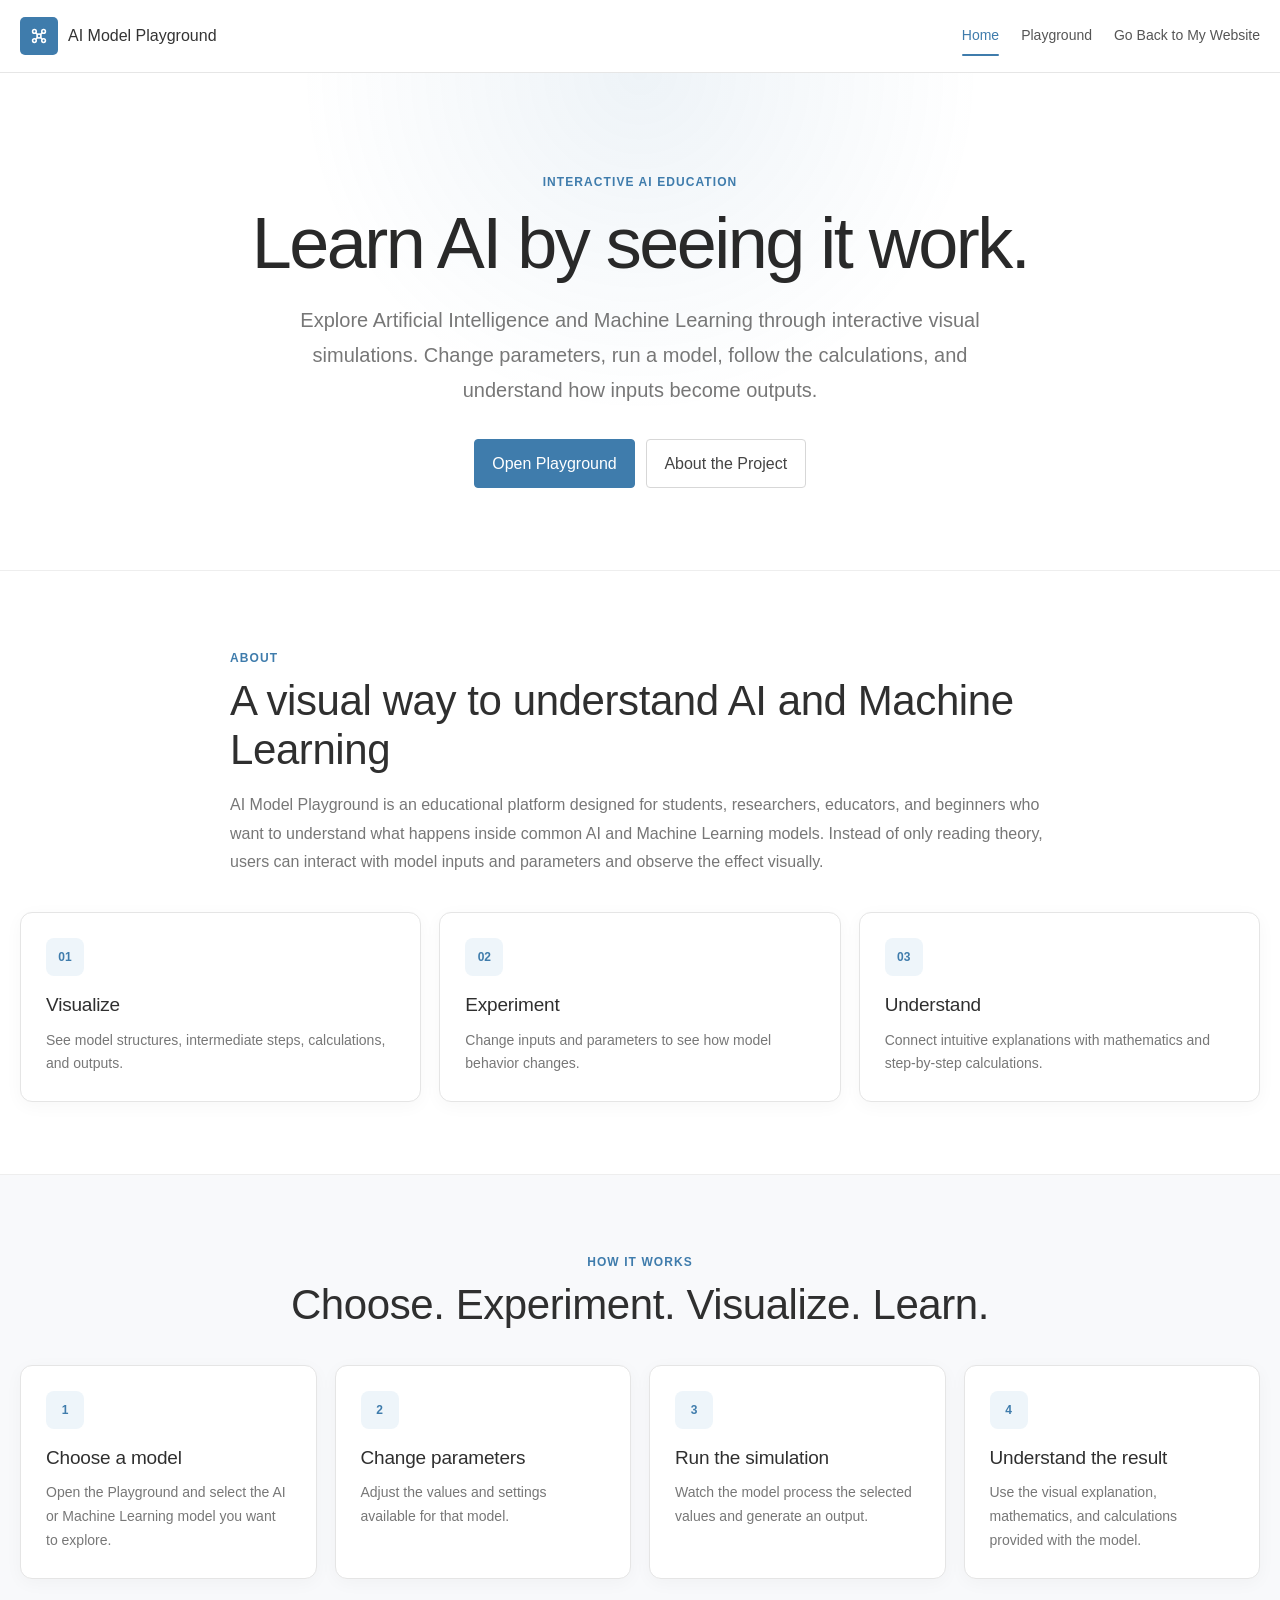
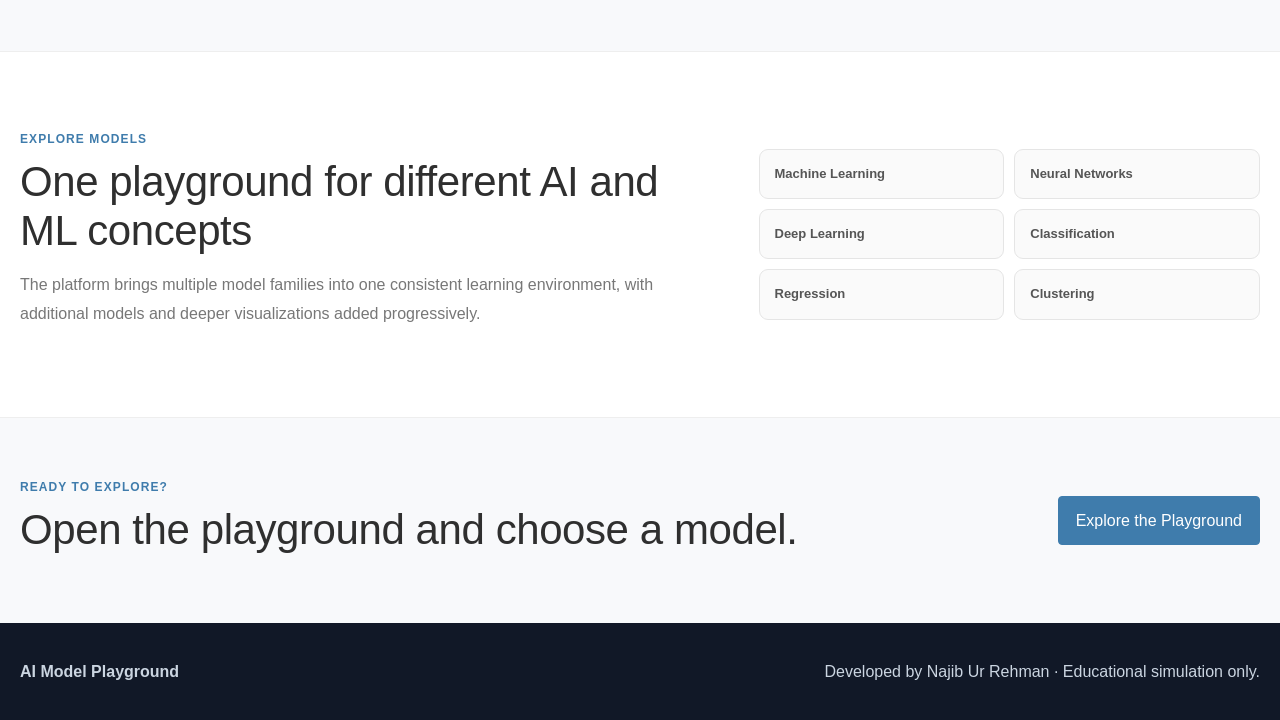
==== commit a62ac45c: "Split Home and Playground pages and improve mobile model navigation" ====
--- a/index.html
+++ b/index.html
@@ -1,6691 +1,164 @@
 <!DOCTYPE html>
 <html lang="en">
-
 <head>
-<meta charset="UTF-8">
-<meta name="viewport" content="width=device-width,initial-scale=1">
-<meta name="description" content="Interactive educational AI and Machine Learning Playground">
-<title>AI Model Playground</title>
-<link rel="stylesheet" href="style.css">
+  <meta charset="UTF-8">
+  <meta name="viewport" content="width=device-width, initial-scale=1">
+  <meta name="description" content="AI Model Playground — interactive visual simulations for learning artificial intelligence and machine learning.">
+  <title>AI Model Playground</title>
+  <link rel="stylesheet" href="style.css">
+  <link rel="stylesheet" href="page-split.css">
 </head>
 
-<body>
-
-<!-- =====================================================
-     TOP STRIP
-===================================================== -->
-
-<div class="top-strip">
-<div class="wrap top-strip-inner">
-
-<span>
-AI Playground by <strong>Najib Ur Rehman</strong>
-</span>
-
-<a href="https://najibrehman.weebly.com/">
-← Back to My Website
-</a>
-
-</div>
-</div>
-
-
-<!-- =====================================================
-     HEADER
-===================================================== -->
+<body class="home-page">
 
 <header class="site-header">
+  <div class="wrap header">
+    <a href="index.html" class="brand" aria-label="AI Model Playground home">
+      <span class="brand-icon brand-icon-svg" aria-hidden="true">
+        <svg viewBox="0 0 24 24" role="img">
+          <circle cx="7" cy="7" r="2"></circle>
+          <circle cx="17" cy="7" r="2"></circle>
+          <circle cx="7" cy="17" r="2"></circle>
+          <circle cx="17" cy="17" r="2"></circle>
+          <circle cx="12" cy="12" r="2.2"></circle>
+          <path d="M8.7 8.7 10.5 10.5M15.3 8.7 13.5 10.5M8.7 15.3 10.5 13.5M15.3 15.3 13.5 13.5"></path>
+        </svg>
+      </span>
+      <span>AI Model Playground</span>
+    </a>
 
-<div class="wrap header">
-
-<a href="#overview" class="brand">
-<span class="brand-icon">AI</span>
-AI Model Playground
-</a>
-
-<nav>
-<a href="#overview">Home</a>
-<a href="#playground">Playground</a>
-<a id="learn-nav-link" href="#neural-learn">Learn</a>
-</nav>
-
-</div>
-
+    <nav class="main-nav" aria-label="Main navigation">
+      <a href="index.html" class="active" aria-current="page">Home</a>
+      <a href="playground.html">Playground</a>
+      <a href="https://najibrehman.weebly.com/">Go Back to My Website</a>
+    </nav>
+  </div>
 </header>
-
 
 <main>
 
+  <section class="home-hero">
+    <div class="wrap home-hero-inner">
+      <span class="label">Interactive AI Education</span>
+      <h1>Learn AI by seeing it work.</h1>
+      <p>
+        Explore Artificial Intelligence and Machine Learning through interactive visual simulations.
+        Change parameters, run a model, follow the calculations, and understand how inputs become outputs.
+      </p>
 
-<!-- =====================================================
-     HOME / OVERVIEW
-===================================================== -->
+      <div class="home-actions">
+        <a href="playground.html" class="btn primary home-primary-btn">Open Playground</a>
+        <a href="#about" class="btn home-secondary-btn">About the Project</a>
+      </div>
+    </div>
+  </section>
 
-<section class="hero" id="overview">
+  <section class="home-section" id="about">
+    <div class="wrap home-narrow">
+      <span class="label">About</span>
+      <h2>A visual way to understand AI and Machine Learning</h2>
+      <p>
+        AI Model Playground is an educational platform designed for students, researchers,
+        educators, and beginners who want to understand what happens inside common AI and
+        Machine Learning models. Instead of only reading theory, users can interact with model
+        inputs and parameters and observe the effect visually.
+      </p>
+    </div>
 
-<div class="wrap hero-inner">
+    <div class="wrap home-feature-grid">
+      <article class="home-feature-card">
+        <span class="home-feature-icon" aria-hidden="true">01</span>
+        <h3>Visualize</h3>
+        <p>See model structures, intermediate steps, calculations, and outputs.</p>
+      </article>
 
-<span class="label">
-Interactive AI Education
-</span>
+      <article class="home-feature-card">
+        <span class="home-feature-icon" aria-hidden="true">02</span>
+        <h3>Experiment</h3>
+        <p>Change inputs and parameters to see how model behavior changes.</p>
+      </article>
 
-<h1>
-See how AI models work.
-</h1>
+      <article class="home-feature-card">
+        <span class="home-feature-icon" aria-hidden="true">03</span>
+        <h3>Understand</h3>
+        <p>Connect intuitive explanations with mathematics and step-by-step calculations.</p>
+      </article>
+    </div>
+  </section>
 
-<p>
-An interactive learning environment for exploring Machine Learning,
-Deep Learning and modern AI models through editable examples,
-visualizations, calculations and step-by-step explanations.
-</p>
+  <section class="home-section home-soft-section">
+    <div class="wrap home-narrow home-center">
+      <span class="label">How It Works</span>
+      <h2>Choose. Experiment. Visualize. Learn.</h2>
+    </div>
 
-<div class="hero-actions">
+    <div class="wrap home-process-grid">
+      <article>
+        <strong>1</strong>
+        <h3>Choose a model</h3>
+        <p>Open the Playground and select the AI or Machine Learning model you want to explore.</p>
+      </article>
 
-<a href="#playground" class="btn primary">
-Open Playground
-</a>
+      <article>
+        <strong>2</strong>
+        <h3>Change parameters</h3>
+        <p>Adjust the values and settings available for that model.</p>
+      </article>
 
-<a href="#how-it-works" class="btn">
-How It Works
-</a>
+      <article>
+        <strong>3</strong>
+        <h3>Run the simulation</h3>
+        <p>Watch the model process the selected values and generate an output.</p>
+      </article>
 
-</div>
+      <article>
+        <strong>4</strong>
+        <h3>Understand the result</h3>
+        <p>Use the visual explanation, mathematics, and calculations provided with the model.</p>
+      </article>
+    </div>
+  </section>
 
-</div>
+  <section class="home-section">
+    <div class="wrap home-model-overview">
+      <div>
+        <span class="label">Explore Models</span>
+        <h2>One playground for different AI and ML concepts</h2>
+        <p>
+          The platform brings multiple model families into one consistent learning environment,
+          with additional models and deeper visualizations added progressively.
+        </p>
+      </div>
 
-</section>
+      <div class="home-category-list">
+        <span>Machine Learning</span>
+        <span>Neural Networks</span>
+        <span>Deep Learning</span>
+        <span>Classification</span>
+        <span>Regression</span>
+        <span>Clustering</span>
+      </div>
+    </div>
+  </section>
 
-
-<!-- =====================================================
-     ABOUT THE PLAYGROUND
-===================================================== -->
-
-<section class="section overview-section">
-
-<div class="wrap">
-
-<div class="heading">
-
-<span class="label">
-About the Playground
-</span>
-
-<h2>
-Learn AI by interacting with it
-</h2>
-
-<p>
-The AI Model Playground is designed to make important AI and
-Machine Learning concepts easier to understand. Instead of only
-reading formulas or looking at static diagrams, learners can change
-inputs, parameters and model settings and immediately see how the
-results change.
-</p>
-
-</div>
-
-
-<div class="overview-grid">
-
-<article class="overview-card">
-
-<div class="overview-icon">
-01
-</div>
-
-<h3>
-Machine Learning
-</h3>
-
-<p>
-Explore supervised and unsupervised learning using regression,
-classification, clustering, dimensionality reduction and ensemble
-methods.
-</p>
-
-</article>
-
-
-<article class="overview-card">
-
-<div class="overview-icon">
-02
-</div>
-
-<h3>
-Deep Learning
-</h3>
-
-<p>
-Understand neural networks, convolution, recurrent architectures,
-memory mechanisms and attention-based models.
-</p>
-
-</article>
-
-
-<article class="overview-card">
-
-<div class="overview-icon">
-03
-</div>
-
-<h3>
-Interactive Learning
-</h3>
-
-<p>
-Change values directly and observe how model decisions,
-predictions, clusters, probabilities and internal calculations react.
-</p>
-
-</article>
-
-
-<article class="overview-card">
-
-<div class="overview-icon">
-04
-</div>
-
-<h3>
-Mathematics Explained
-</h3>
-
-<p>
-Move from a beginner-friendly explanation to the mathematical
-formula and then see the same calculation performed using real
-values.
-</p>
-
-</article>
-
-</div>
-
-</div>
-
-</section>
-
-
-<!-- =====================================================
-     HOW IT WORKS
-===================================================== -->
-
-<section class="section how-section" id="how-it-works">
-
-<div class="wrap">
-
-<div class="heading">
-
-<span class="label">
-How It Works
-</span>
-
-<h2>
-Choose, experiment, visualize and understand
-</h2>
-
-<p>
-Each playground follows the same learning structure so learners can
-move between different models without having to learn a new interface.
-</p>
-
-</div>
-
-
-<div class="how-grid">
-
-<article>
-<span>1</span>
-<h3>Choose a model</h3>
-<p>
-Browse the hierarchical menu and select a Machine Learning or
-Deep Learning model.
-</p>
-</article>
-
-<article>
-<span>2</span>
-<h3>Change the inputs</h3>
-<p>
-Edit data, model parameters, thresholds, weights, features or
-architecture settings.
-</p>
-</article>
-
-<article>
-<span>3</span>
-<h3>Run the model</h3>
-<p>
-The browser calculates the simplified educational model immediately.
-</p>
-</article>
-
-<article>
-<span>4</span>
-<h3>Watch the process</h3>
-<p>
-Visualizations show how samples, neurons, clusters, boundaries,
-attention or predictions are produced.
-</p>
-</article>
-
-<article>
-<span>5</span>
-<h3>Study the mathematics</h3>
-<p>
-See the formulas behind the algorithm and the values used in each
-calculation.
-</p>
-</article>
-
-<article>
-<span>6</span>
-<h3>Experiment again</h3>
-<p>
-Change one parameter at a time and learn how it influences model
-behavior.
-</p>
-</article>
-
-</div>
-
-</div>
-
-</section>
-
-
-<!-- =====================================================
-     WHAT CAN BE ACHIEVED
-===================================================== -->
-
-<section class="section outcomes-section">
-
-<div class="wrap">
-
-<div class="heading">
-
-<span class="label">
-Learning Outcomes
-</span>
-
-<h2>
-What can you achieve with this playground?
-</h2>
-
-<p>
-The platform is intended to build intuition before learners move to
-full programming frameworks, large datasets or production AI systems.
-</p>
-
-</div>
-
-
-<div class="outcome-list">
-
-<div>
-<strong>Understand model logic</strong>
-<span>
-See what happens between an input and a prediction.
-</span>
-</div>
-
-<div>
-<strong>Compare algorithms</strong>
-<span>
-Understand why different algorithms solve different types of problems.
-</span>
-</div>
-
-<div>
-<strong>Build mathematical intuition</strong>
-<span>
-Connect equations to actual model calculations.
-</span>
-</div>
-
-<div>
-<strong>Understand model parameters</strong>
-<span>
-See how K, thresholds, weights, learning rates, filters and other
-settings influence results.
-</span>
-</div>
-
-<div>
-<strong>Explore AI visually</strong>
-<span>
-Learn from diagrams, plots, feature maps, trees, clusters and
-attention matrices.
-</span>
-</div>
-
-<div>
-<strong>Prepare for real ML development</strong>
-<span>
-Develop conceptual knowledge before using Python, TensorFlow,
-PyTorch or Scikit-learn.
-</span>
-</div>
-
-</div>
-
-</div>
-
-</section>
-
-
-<!-- =====================================================
-     PLAYGROUND
-===================================================== -->
-
-<section class="section playground-bg" id="playground">
-
-<div class="wrap">
-
-<!-- JavaScript builds the sidebar here -->
-<div id="model-navigation"></div>
-
-
-<!-- =====================================================
-     01. NEURAL NETWORK
-===================================================== -->
-
-<div id="neural-playground">
-
-<div class="heading">
-<span class="label">Neural Network Playground</span>
-<h2>Build your own network</h2>
-<p>
-Configure the architecture and explore how values travel
-from input to output.
-</p>
-</div>
-
-
-<section class="card architecture">
-
-<div class="arch-top">
-
-<div>
-<span class="label">Architecture</span>
-<h3>Configure network</h3>
-</div>
-
-<div class="mode-switch">
-
-<button id="simple-mode" class="mode active" type="button">
-Simple
-</button>
-
-<button id="advanced-mode" class="mode" type="button">
-Advanced
-</button>
-
-</div>
-
-</div>
-
-
-<div class="arch-controls">
-
-<label>
-Inputs
-
-<select id="architecture-inputs">
-<option>1</option>
-<option>2</option>
-<option selected>3</option>
-<option>4</option>
-<option>5</option>
-<option>6</option>
-<option>7</option>
-<option>8</option>
-</select>
-
-</label>
-
-
-<label>
-Hidden layers
-
-<select id="architecture-hidden-layers">
-<option selected>1</option>
-<option>2</option>
-<option>3</option>
-<option>4</option>
-</select>
-
-</label>
-
-
-<div id="hidden-layer-settings" class="hidden-settings"></div>
-
-
-<label>
-Outputs
-<span class="fixed">1</span>
-</label>
-
-</div>
-
-
-<div class="actions">
-
-<button id="apply-architecture" class="btn primary" type="button">
-Apply Architecture
-</button>
-
-<button id="restore-default" class="btn" type="button">
-Restore Default
-</button>
-
-</div>
-
-</section>
-
-
-<div class="toolbar card">
-
-<div>
-<small>Current architecture</small>
-<strong id="architecture-description"></strong>
-</div>
-
-<div class="actions">
-
-<button id="reset-network" class="btn" type="button">
-Reset Values
-</button>
-
-<button id="run-network" class="btn primary" type="button">
-Run Forward Pass
-</button>
-
-</div>
-
-</div>
-
-
-<div id="live-step" class="live-step">
-Ready. Change the values and run the network.
-</div>
-
-
-<div class="workspace">
-
-
-<section class="card panel">
-
-<h3>
-<span class="step">1</span>
-Inputs
-</h3>
-
-<p class="muted">
-Use the slider or type a value.
-</p>
-
-<div id="dynamic-input-controls"></div>
-
-
-<label class="field">
-Activation
-
-<select id="activation-function">
-<option value="relu">ReLU</option>
-<option value="sigmoid">Sigmoid</option>
-<option value="tanh">Tanh</option>
-</select>
-
-</label>
-
-
-<div class="field">
-
-<div class="control-head">
-
-<label for="output-bias">
-Output bias
-</label>
-
-<output id="output-bias-display">
-0.10
-</output>
-
-</div>
-
-
-<div class="value-row">
-
-<input
-id="output-bias"
-type="range"
-min="-1"
-max="1"
-step=".05"
-value=".10">
-
-<input
-id="output-bias-number"
-class="number-input"
-type="number"
-min="-1"
-max="1"
-step=".05"
-value=".10">
-
-</div>
-
-<div class="limits">
-<span>Min −1</span>
-<span>Max 1</span>
-</div>
-
-</div>
-
-</section>
-
-
-<section class="card panel model-panel">
-
-<h3>
-<span class="step">2</span>
-Model
-</h3>
-
-<p class="muted">
-Hover a connection to see its weight.
-In Advanced mode, click it to edit.
-</p>
-
-<div class="network-scroll">
-
-<svg
-id="network-svg"
-class="network-svg"
-role="img"
-aria-label="Neural network">
-</svg>
-
-</div>
-
-<div class="legend">
-
-<span>
-<i class="legend-line"></i>
-Positive weight
-</span>
-
-<span>
-<i class="legend-line negative"></i>
-Negative weight
-</span>
-
-<span>
-Thicker = stronger
-</span>
-
-</div>
-
-</section>
-
-
-<section class="card panel">
-
-<h3>
-<span class="step">3</span>
-Output
-</h3>
-
-<div class="prediction">
-
-<small>Prediction</small>
-
-<strong id="prediction-value">—</strong>
-
-<span id="prediction-description">
-Run the network to calculate an output.
-</span>
-
-</div>
-
-
-<div class="results">
-
-<p>
-<span>Hidden layers</span>
-<strong id="result-hidden-layers">—</strong>
-</p>
-
-<p>
-<span>Total neurons</span>
-<strong id="result-total-neurons">—</strong>
-</p>
-
-<p>
-<span>Total connections</span>
-<strong id="result-total-connections">—</strong>
-</p>
-
-<p>
-<span>Weighted output</span>
-<strong id="result-weighted-output">—</strong>
-</p>
-
-<p>
-<span>Final activation</span>
-<strong id="result-final-output">—</strong>
-</p>
-
-</div>
-
-</section>
-
-</div>
-
-
-<section id="parameter-editor" class="card editor" hidden>
-
-<div>
-
-<span class="label">
-Advanced Mode
-</span>
-
-<h3 id="editor-title">
-Edit parameter
-</h3>
-
-<p id="editor-description" class="muted"></p>
-
-</div>
-
-
-<div>
-
-<div class="control-head">
-
-<label for="parameter-slider">
-Value
-</label>
-
-<output id="parameter-display">
-0.00
-</output>
-
-</div>
-
-<div class="value-row">
-
-<input
-id="parameter-slider"
-type="range"
-min="-1"
-max="1"
-step=".05">
-
-<input
-id="parameter-number"
-class="number-input"
-type="number"
-min="-1"
-max="1"
-step=".05">
-
-</div>
-
-</div>
-
-
-<button id="close-editor" class="btn" type="button">
-Close
-</button>
-
-</section>
-
-</div>
-
-
-<!-- =====================================================
-     02. CNN
-===================================================== -->
-
-<div id="cnn-playground" hidden>
-
-<div class="heading">
-
-<span class="label">
-CNN Playground
-</span>
-
-<h2>
-Explore convolution visually
-</h2>
-
-<p>
-Edit image pixels and filters, then explore convolution,
-feature maps, pooling and flattening.
-</p>
-
-</div>
-
-
-<div class="cnn-toolbar card">
-
-<div>
-<small>CNN PIPELINE</small>
-<strong>
-Input → Convolution → Feature Map → Pooling → Flatten
-</strong>
-</div>
-
-<div class="actions">
-
-<button id="cnn-reset" class="btn" type="button">
-Reset
-</button>
-
-<button id="cnn-run" class="btn primary" type="button">
-Run CNN
-</button>
-
-</div>
-
-</div>
-
-
-<div id="cnn-live-step" class="live-step">
-Ready. Change the image or kernel and run the CNN.
-</div>
-
-
-<section class="card cnn-controls">
-
-<div class="cnn-settings">
-
-<label>
-Convolution Stride
-<select id="cnn-stride">
-<option value="1" selected>1</option>
-<option value="2">2</option>
-</select>
-</label>
-
-<label>
-Padding
-<select id="cnn-padding">
-<option value="0" selected>0</option>
-<option value="1">1</option>
-</select>
-</label>
-
-<label>
-Pooling
-<select id="cnn-pooling">
-<option value="none">No Pooling</option>
-<option value="max" selected>Max Pooling</option>
-<option value="average">Average Pooling</option>
-</select>
-</label>
-
-<label>
-Pooling Size
-<select id="cnn-pool-size">
-<option value="2" selected>2 × 2</option>
-<option value="3">3 × 3</option>
-</select>
-</label>
-
-<label>
-Pooling Stride
-<select id="cnn-pool-stride">
-<option value="1">1</option>
-<option value="2" selected>2</option>
-<option value="3">3</option>
-</select>
-</label>
-
-<label>
-Preset Filter
-<select id="cnn-kernel-preset">
-<option value="edge" selected>Vertical Edge</option>
-<option value="horizontal">Horizontal Edge</option>
-<option value="sharpen">Sharpen</option>
-<option value="blur">Blur</option>
-<option value="custom">Custom</option>
-</select>
-</label>
-
-</div>
-
-</section>
-
-
-<section class="card cnn-dimension-card">
-
-<span class="label">
-Dimensions
-</span>
-
-<h3>
-How the selected parameters change the CNN
-</h3>
-
-<div class="dimension-grid">
-
-<div>
-<span>Input</span>
-<strong>5 × 5</strong>
-</div>
-
-<div>
-<span>Kernel</span>
-<strong>3 × 3</strong>
-</div>
-
-<div>
-<span>Feature Map</span>
-<strong id="cnn-dimension-feature">3 × 3</strong>
-</div>
-
-<div>
-<span>Pooling</span>
-<strong id="cnn-dimension-pooling">1 × 1</strong>
-</div>
-
-</div>
-
-<code id="cnn-dimension-equation">
-floor((5 + 2(0) - 3) / 1) + 1 = 3
-</code>
-
-<div
-id="cnn-config-warning"
-class="cnn-warning"
-hidden>
-</div>
-
-</section>
-
-
-<section class="card cnn-step-controller">
-
-<span class="label">
-Convolution Explorer
-</span>
-
-<h3>
-Move through convolution manually
-</h3>
-
-<p class="muted">
-Inspect each kernel position or automatically play
-the complete convolution.
-</p>
-
-<div class="cnn-step-buttons">
-
-<button id="cnn-prev-step" class="btn" type="button">
-← Previous
-</button>
-
-<button id="cnn-next-step" class="btn primary" type="button">
-Next →
-</button>
-
-<button id="cnn-auto-play" class="btn primary" type="button">
-▶ Auto Play
-</button>
-
-<button id="cnn-reset-steps" class="btn" type="button">
-Reset Steps
-</button>
-
-</div>
-
-
-<div class="cnn-progress">
-
-<div class="cnn-progress-bar">
-<div id="cnn-progress-fill"></div>
-</div>
-
-<strong id="cnn-step-count">
-Step 0 / 0
-</strong>
-
-</div>
-
-</section>
-
-
-<section class="card cnn-current-calculation">
-
-<span class="label">
-Current Calculation
-</span>
-
-<h3 id="cnn-current-title">
-No convolution step selected
-</h3>
-
-<code id="cnn-current-equation">
-Use Next or Auto Play to begin.
-</code>
-
-<strong id="cnn-current-result"></strong>
-
-</section>
-
-
-<div class="cnn-workspace">
-
-<section class="card cnn-panel">
-
-<div class="cnn-panel-heading">
-
-<span class="step">1</span>
-
-<div>
-<h3>Input Image</h3>
-<p>Edit each pixel directly.</p>
-</div>
-
-</div>
-
-<div id="cnn-input-grid" class="matrix-grid matrix-5"></div>
-
-<p class="matrix-limit">
-Allowed pixel values: 0 to 9
-</p>
-
-</section>
-
-
-<section class="card cnn-panel">
-
-<div class="cnn-panel-heading">
-
-<span class="step">2</span>
-
-<div>
-<h3>Kernel / Filter</h3>
-<p>The filter moves over the input image.</p>
-</div>
-
-</div>
-
-<div id="cnn-kernel-grid" class="matrix-grid matrix-3"></div>
-
-<p class="matrix-limit">
-Allowed kernel values: −3 to 3
-</p>
-
-</section>
-
-
-<section class="card cnn-panel">
-
-<div class="cnn-panel-heading">
-
-<span class="step">3</span>
-
-<div>
-<h3>Feature Map</h3>
-<p>Convolution generates these values.</p>
-</div>
-
-</div>
-
-<div id="cnn-feature-map" class="cnn-result-grid"></div>
-
-<div class="cnn-stat">
-<span>Feature map size</span>
-<strong id="cnn-feature-size">—</strong>
-</div>
-
-</section>
-
-
-<section class="card cnn-panel">
-
-<div class="cnn-panel-heading">
-
-<span class="step">4</span>
-
-<div>
-<h3>Pooling</h3>
-<p id="cnn-pooling-description">
-Max Pooling reduces the feature map.
-</p>
-</div>
-
-</div>
-
-<div id="cnn-pool-map" class="cnn-result-grid"></div>
-
-<div class="cnn-stat">
-<span>Result size</span>
-<strong id="cnn-pool-size-result">—</strong>
-</div>
-
-</section>
-
-</div>
-
-
-<section class="card cnn-flatten-panel">
-
-<div class="cnn-panel-heading">
-
-<span class="step">5</span>
-
-<div>
-<h3>Flattened Output</h3>
-<p>The final matrix becomes a one-dimensional vector.</p>
-</div>
-
-</div>
-
-<div id="cnn-flatten-output" class="flatten-vector">
-
-<span>
-Run the CNN to generate the vector.
-</span>
-
-</div>
-
-</section>
-
-
-<section class="card cnn-calculation-panel">
-
-<div class="cnn-panel-heading">
-
-<span class="step">6</span>
-
-<div>
-<h3>All Convolution Calculations</h3>
-<p>Every feature-map calculation appears here.</p>
-</div>
-
-</div>
-
-<div
-id="cnn-calculation-output"
-class="cnn-calculation-output">
-
-<p>
-Run or step through the CNN to see calculations.
-</p>
-
-</div>
-
-</section>
-
-</div>
-
-
-<!-- =====================================================
-     03. DECISION TREE
-===================================================== -->
-
-<div id="tree-playground" hidden>
-
-<div class="heading">
-
-<span class="label">
-Decision Tree Playground
-</span>
-
-<h2>
-Build and compare decision-tree splits
-</h2>
-
-<p>
-Choose how many features you want to explore,
-create a manual split, or let the playground
-search for the best split automatically.
-</p>
-
-</div>
-
-
-<div class="tree-toolbar card">
-
-<div>
-<small>DECISION TREE</small>
-<strong>
-Dataset → Features → Threshold → Split → Prediction
-</strong>
-</div>
-
-<div class="actions">
-
-<button id="tree-reset" class="btn" type="button">
-Reset
-</button>
-
-<button id="tree-run" class="btn primary" type="button">
-Build Manual Split
-</button>
-
-<button id="tree-best-split" class="btn primary" type="button">
-Find Best Split
-</button>
-
-</div>
-
-</div>
-
-
-<div id="tree-live-step" class="live-step">
-Ready. Configure the dataset or search for the best split.
-</div>
-
-
-<section class="card tree-controls">
-
-<div class="tree-settings tree-settings-four">
-
-<label>
-Number of Features
-<select id="tree-feature-count">
-<option value="2" selected>2 Features</option>
-<option value="3">3 Features</option>
-<option value="4">4 Features</option>
-</select>
-</label>
-
-<label>
-Split Feature
-<select id="tree-feature">
-<option value="age" selected>Age</option>
-<option value="income">Income</option>
-</select>
-</label>
-
-<label>
-Threshold
-<input
-id="tree-threshold"
-class="number-input"
-type="number"
-value="30">
-</label>
-
-<label>
-Split Criterion
-<select id="tree-criterion">
-<option value="gini" selected>Gini Impurity</option>
-<option value="entropy">Entropy</option>
-</select>
-</label>
-
-</div>
-
-
-<div class="tree-control-actions">
-
-<button
-id="tree-add-sample"
-class="btn primary"
-type="button">
-+ Add Sample
-</button>
-
-<button
-id="tree-remove-sample"
-class="btn"
-type="button">
-− Remove Last Sample
-</button>
-
-<span
-id="tree-sample-count"
-class="tree-sample-count">
-6 / 15 samples
-</span>
-
-</div>
-
-</section>
-
-
-<section class="card tree-feature-card">
-
-<span class="label">
-Active Features
-</span>
-
-<h3>
-Features currently available to the tree
-</h3>
-
-<div
-id="tree-active-features"
-class="tree-feature-chips">
-</div>
-
-</section>
-
-
-<section class="card tree-summary-card">
-
-<div class="tree-summary-grid">
-
-<div>
-<span>Total Samples</span>
-<strong id="tree-total-samples">6</strong>
-</div>
-
-<div>
-<span>Class A</span>
-<strong id="tree-class-a-count">3</strong>
-</div>
-
-<div>
-<span>Class B</span>
-<strong id="tree-class-b-count">3</strong>
-</div>
-
-<div>
-<span>Active Features</span>
-<strong id="tree-active-feature-count">2</strong>
-</div>
-
-<div>
-<span>Selected Feature</span>
-<strong id="tree-selected-feature">Age</strong>
-</div>
-
-</div>
-
-</section>
-
-
-<section
-id="tree-best-result-card"
-class="card tree-best-result"
-hidden>
-
-<span class="label">
-Best Split Search
-</span>
-
-<h3>
-Best split found
-</h3>
-
-<div class="tree-best-grid">
-
-<div>
-<span>Feature</span>
-<strong id="tree-best-feature">—</strong>
-</div>
-
-<div>
-<span>Threshold</span>
-<strong id="tree-best-threshold">—</strong>
-</div>
-
-<div>
-<span>Information Gain</span>
-<strong id="tree-best-gain">—</strong>
-</div>
-
-<div>
-<span>Splits Tested</span>
-<strong id="tree-splits-tested">—</strong>
-</div>
-
-</div>
-
-</section>
-
-
-<div class="tree-workspace">
-
-
-<section class="card tree-panel tree-dataset-panel">
-
-<div class="tree-panel-heading">
-
-<span class="step">1</span>
-
-<div>
-<h3>Editable Dataset</h3>
-<p>The table changes when you select 2, 3 or 4 features.</p>
-</div>
-
-</div>
-
-<div class="tree-table-wrap">
-
-<table class="tree-table">
-
-<thead id="tree-data-head"></thead>
-<tbody id="tree-data-body"></tbody>
-
-</table>
-
-</div>
-
-</section>
-
-
-<section class="card tree-panel">
-
-<div class="tree-panel-heading">
-
-<span class="step">2</span>
-
-<div>
-<h3>Tree Visualization</h3>
-<p>Samples are routed according to the selected condition.</p>
-</div>
-
-</div>
-
-<div id="tree-visualization" class="tree-visualization">
-
-<p class="muted">
-Build the tree to see the split.
-</p>
-
-</div>
-
-</section>
-
-
-<section class="card tree-panel">
-
-<div class="tree-panel-heading">
-
-<span class="step">3</span>
-
-<div>
-<h3>Split Quality</h3>
-<p>Compare impurity before and after the split.</p>
-</div>
-
-</div>
-
-<div class="tree-stats">
-
-<div>
-<span>Parent impurity</span>
-<strong id="tree-parent-impurity">—</strong>
-</div>
-
-<div>
-<span>Left impurity</span>
-<strong id="tree-left-impurity">—</strong>
-</div>
-
-<div>
-<span>Right impurity</span>
-<strong id="tree-right-impurity">—</strong>
-</div>
-
-<div>
-<span>Weighted impurity</span>
-<strong id="tree-weighted-impurity">—</strong>
-</div>
-
-<div>
-<span>Information gain</span>
-<strong id="tree-information-gain">—</strong>
-</div>
-
-</div>
-
-</section>
-
-</div>
-
-
-<section
-id="tree-comparison-panel"
-class="card tree-comparison-panel"
-hidden>
-
-<div class="tree-panel-heading">
-
-<span class="step">4</span>
-
-<div>
-<h3>Candidate Split Comparison</h3>
-<p>See the strongest candidate thresholds considered.</p>
-</div>
-
-</div>
-
-<div class="tree-table-wrap">
-
-<table class="tree-table">
-
-<thead>
-<tr>
-<th>Rank</th>
-<th>Feature</th>
-<th>Threshold</th>
-<th>Left</th>
-<th>Right</th>
-<th>Weighted Impurity</th>
-<th>Information Gain</th>
-</tr>
-</thead>
-
-<tbody id="tree-comparison-body"></tbody>
-
-</table>
-
-</div>
-
-</section>
-
-
-<section class="card tree-split-table-panel">
-
-<div class="tree-panel-heading">
-
-<span class="step">5</span>
-
-<div>
-<h3>Where did each sample go?</h3>
-<p>See how every sample was routed by the selected split.</p>
-</div>
-
-</div>
-
-<div class="tree-table-wrap">
-
-<table class="tree-table">
-
-<thead>
-<tr>
-<th>ID</th>
-<th>Selected Value</th>
-<th>Condition</th>
-<th>Branch</th>
-<th>Class</th>
-</tr>
-</thead>
-
-<tbody id="tree-routing-body"></tbody>
-
-</table>
-
-</div>
-
-</section>
-
-
-<section class="card tree-calculation-panel">
-
-<span class="label">
-Calculation
-</span>
-
-<h3>
-How was the split evaluated?
-</h3>
-
-<div id="tree-calculation-output">
-<p>Build the tree to see the calculations.</p>
-</div>
-
-</section>
-
-</div>
-
-
-<!-- =====================================================
-     04. KNN
-===================================================== -->
-
-<div id="knn-playground" hidden>
-
-<div class="heading">
-
-<span class="label">
-K-Nearest Neighbors Playground
-</span>
-
-<h2>
-See how neighbors make a prediction
-</h2>
-
-<p>
-Choose the number of features and K, edit the training
-samples, create an unknown sample, and watch nearby
-examples vote for its class.
-</p>
-
-</div>
-
-
-<div class="knn-toolbar card">
-
-<div>
-<small>KNN PIPELINE</small>
-<strong>
-Training Data → Distance → Nearest Neighbors → Vote → Prediction
-</strong>
-</div>
-
-<div class="actions">
-
-<button id="knn-reset" class="btn" type="button">
-Reset
-</button>
-
-<button id="knn-run" class="btn primary" type="button">
-Predict Class
-</button>
-
-</div>
-
-</div>
-
-
-<div id="knn-live-step" class="live-step">
-Ready. Configure K and the unknown sample.
-</div>
-
-
-<section class="card knn-controls">
-
-<div class="knn-settings">
-
-<label>
-Number of Features
-
-<select id="knn-feature-count">
-<option value="2" selected>2 Features</option>
-<option value="3">3 Features</option>
-<option value="4">4 Features</option>
-</select>
-
-</label>
-
-
-<label>
-Number of Neighbors (K)
-
-<select id="knn-k">
-<option value="1">1</option>
-<option value="2">2</option>
-<option value="3" selected>3</option>
-<option value="4">4</option>
-<option value="5">5</option>
-<option value="6">6</option>
-<option value="7">7</option>
-<option value="8">8</option>
-<option value="9">9</option>
-<option value="10">10</option>
-</select>
-
-</label>
-
-
-<label>
-Distance Metric
-
-<select id="knn-distance">
-<option value="euclidean" selected>Euclidean Distance</option>
-<option value="manhattan">Manhattan Distance</option>
-</select>
-
-</label>
-
-</div>
-
-
-<div class="knn-control-actions">
-
-<button
-id="knn-add-sample"
-class="btn primary"
-type="button">
-+ Add Training Sample
-</button>
-
-<button
-id="knn-remove-sample"
-class="btn"
-type="button">
-− Remove Last Sample
-</button>
-
-<span
-id="knn-sample-count"
-class="knn-sample-count">
-8 / 20 training samples
-</span>
-
-</div>
-
-</section>
-
-
-<section class="card knn-feature-card">
-
-<span class="label">
-Active Features
-</span>
-
-<h3>
-Features used to calculate distance
-</h3>
-
-<div
-id="knn-active-features"
-class="knn-feature-chips">
-</div>
-
-</section>
-
-
-<section class="card knn-summary-card">
-
-<div class="knn-summary-grid">
-
-<div>
-<span>Training Samples</span>
-<strong id="knn-total-samples">8</strong>
-</div>
-
-<div>
-<span>Class A</span>
-<strong id="knn-class-a-count">4</strong>
-</div>
-
-<div>
-<span>Class B</span>
-<strong id="knn-class-b-count">4</strong>
-</div>
-
-<div>
-<span>K</span>
-<strong id="knn-current-k">3</strong>
-</div>
-
-<div>
-<span>Active Features</span>
-<strong id="knn-active-feature-count">2</strong>
-</div>
-
-</div>
-
-</section>
-
-
-<section class="card knn-query-card">
-
-<span class="label">
-Unknown Sample
-</span>
-
-<h3>
-What should KNN classify?
-</h3>
-
-<div
-id="knn-query-inputs"
-class="knn-query-inputs">
-</div>
-
-</section>
-
-
-<div class="knn-workspace">
-
-
-<section class="card knn-panel knn-dataset-panel">
-
-<div class="knn-panel-heading">
-
-<span class="step">1</span>
-
-<div>
-<h3>Training Dataset</h3>
-<p>Edit the labelled training samples.</p>
-</div>
-
-</div>
-
-<div class="knn-table-wrap">
-
-<table class="knn-table">
-
-<thead id="knn-data-head"></thead>
-<tbody id="knn-data-body"></tbody>
-
-</table>
-
-</div>
-
-</section>
-
-
-<section class="card knn-panel">
-
-<div class="knn-panel-heading">
-
-<span class="step">2</span>
-
-<div>
-<h3>2D Neighbor Visualization</h3>
-<p>The first two active features appear on the chart.</p>
-</div>
-
-</div>
-
-<div id="knn-plot" class="knn-plot">
-
-<p class="muted">
-Run a prediction to visualize neighbors.
-</p>
-
-</div>
-
-</section>
-
-</div>
-
-
-<section class="card knn-prediction-card">
-
-<div class="knn-prediction-grid">
-
-<div>
-<span class="label">Prediction</span>
-<h3>Nearest-neighbor vote</h3>
-</div>
-
-<div class="knn-prediction-result">
-<span>Predicted Class</span>
-<strong id="knn-prediction">—</strong>
-</div>
-
-<div>
-<span>Class A Votes</span>
-<strong id="knn-a-votes">—</strong>
-</div>
-
-<div>
-<span>Class B Votes</span>
-<strong id="knn-b-votes">—</strong>
-</div>
-
-<div>
-<span>Nearest Distance</span>
-<strong id="knn-nearest-distance">—</strong>
-</div>
-
-</div>
-
-</section>
-
-
-<section class="card knn-neighbor-panel">
-
-<div class="knn-panel-heading">
-
-<span class="step">3</span>
-
-<div>
-<h3>Distance Ranking</h3>
-<p>Samples are ranked from nearest to farthest.</p>
-</div>
-
-</div>
-
-<div class="knn-table-wrap">
-
-<table class="knn-table">
-
-<thead>
-<tr>
-<th>Rank</th>
-<th>ID</th>
-<th>Class</th>
-<th>Distance</th>
-<th>Neighbor?</th>
-</tr>
-</thead>
-
-<tbody id="knn-distance-body"></tbody>
-
-</table>
-
-</div>
-
-</section>
-
-
-<section class="card knn-calculation-panel">
-
-<span class="label">
-Calculation
-</span>
-
-<h3>
-How were the distances calculated?
-</h3>
-
-<div id="knn-calculation-output">
-
-<p>
-Run KNN to see the distance calculations.
-</p>
-
-</div>
-
-</section>
-
-</div>
-
-
-<!-- =====================================================
-     05. LINEAR REGRESSION
-===================================================== -->
-
-<div id="linear-regression-playground" hidden>
-
-<div class="heading">
-
-<span class="label">
-Linear Regression Playground
-</span>
-
-<h2>
-Discover the best-fit line
-</h2>
-
-<p>
-Edit numerical samples and see how Linear Regression
-finds the relationship between X and Y.
-</p>
-
-</div>
-
-
-<div class="toolbar card">
-
-<div>
-<small>REGRESSION PIPELINE</small>
-<strong>
-Samples → Best-Fit Line → Prediction → Residual
-</strong>
-</div>
-
-<div class="actions">
-
-<button id="lr-reset" class="btn" type="button">
-Reset
-</button>
-
-<button id="lr-run" class="btn primary" type="button">
-Run Linear Regression
-</button>
-
-</div>
-
-</div>
-
-
-<div id="lr-live-step" class="live-step">
-Ready. Edit the samples and run Linear Regression.
-</div>
-
-
-<section class="card model-control-card">
-
-<div class="actions">
-
-<button id="lr-add-sample" class="btn primary" type="button">
-+ Add Sample
-</button>
-
-<button id="lr-remove-sample" class="btn" type="button">
-− Remove Sample
-</button>
-
-<strong id="lr-sample-count">
-6 samples
-</strong>
-
-</div>
-
-</section>
-
-
-<div class="model-two-column">
-
-<section class="card model-panel-card">
-
-<h3>
-<span class="step">1</span>
-Training Samples
-</h3>
-
-<div class="model-table-wrap">
-
-<table class="model-table">
-
-<thead>
-<tr>
-<th>ID</th>
-<th>X</th>
-<th>Y</th>
-</tr>
-</thead>
-
-<tbody id="lr-data-body"></tbody>
-
-</table>
-
-</div>
-
-</section>
-
-
-<section class="card model-panel-card">
-
-<h3>
-<span class="step">2</span>
-Regression Visualization
-</h3>
-
-<div id="lr-plot" class="model-plot">
-
-<p class="muted">
-Run regression to visualize the best-fit line.
-</p>
-
-</div>
-
-</section>
-
-</div>
-
-
-<section class="card model-summary-card">
-
-<div class="model-summary-grid">
-
-<div>
-<span>Slope</span>
-<strong id="lr-slope-result">—</strong>
-</div>
-
-<div>
-<span>Intercept</span>
-<strong id="lr-intercept-result">—</strong>
-</div>
-
-<div>
-<span>MSE</span>
-<strong id="lr-mse-result">—</strong>
-</div>
-
-<div>
-<span>R²</span>
-<strong id="lr-r2-result">—</strong>
-</div>
-
-</div>
-
-</section>
-
-
-<section class="card model-panel-card">
-
-<h3>
-Predictions and Residuals
-</h3>
-
-<div class="model-table-wrap">
-
-<table class="model-table">
-
-<thead>
-<tr>
-<th>ID</th>
-<th>X</th>
-<th>Observed Y</th>
-<th>Predicted Y</th>
-<th>Residual</th>
-</tr>
-</thead>
-
-<tbody id="lr-result-body"></tbody>
-
-</table>
-
-</div>
-
-</section>
-
-
-<section class="card model-calculation-card">
-
-<span class="label">
-Calculation
-</span>
-
-<h3>
-How was the regression line calculated?
-</h3>
-
-<div id="lr-calculation-output">
-
-<p>
-Run regression to see the calculations.
-</p>
-
-</div>
-
-</section>
-
-</div>
-
-
-<!-- =====================================================
-     06. LOGISTIC REGRESSION
-===================================================== -->
-
-<div id="logistic-regression-playground" hidden>
-
-<div class="heading">
-
-<span class="label">
-Logistic Regression Playground
-</span>
-
-<h2>
-Turn a score into a probability
-</h2>
-
-<p>
-Explore how a linear score passes through the sigmoid
-function to produce a classification probability.
-</p>
-
-</div>
-
-
-<div class="toolbar card">
-
-<div>
-<small>CLASSIFICATION PIPELINE</small>
-<strong>
-Features → Linear Score → Sigmoid → Probability → Class
-</strong>
-</div>
-
-<div class="actions">
-
-<button id="log-reset" class="btn" type="button">
-Reset
-</button>
-
-<button id="log-run" class="btn primary" type="button">
-Run Logistic Regression
-</button>
-
-</div>
-
-</div>
-
-
-<div id="log-live-step" class="live-step">
-Ready. Configure the coefficients and query sample.
-</div>
-
-
-<section class="card model-control-card">
-
-<div class="model-control-grid">
-
-<label>
-Intercept β₀
-<input id="log-b0" type="number" step=".1" value="-4">
-</label>
-
-<label>
-Coefficient β₁
-<input id="log-b1" type="number" step=".1" value=".8">
-</label>
-
-<label>
-Coefficient β₂
-<input id="log-b2" type="number" step=".1" value=".8">
-</label>
-
-<label>
-Decision Threshold
-<input
-id="log-threshold"
-type="number"
-min="0"
-max="1"
-step=".05"
-value=".5">
-</label>
-
-<label>
-Unknown X₁
-<input id="log-query-x1" type="number" step=".1" value="3.5">
-</label>
-
-<label>
-Unknown X₂
-<input id="log-query-x2" type="number" step=".1" value="3.5">
-</label>
-
-</div>
-
-</section>
-
-
-<div class="model-two-column">
-
-<section class="card model-panel-card">
-
-<h3>
-<span class="step">1</span>
-Training Dataset
-</h3>
-
-<div class="model-table-wrap">
-
-<table class="model-table">
-
-<thead>
-<tr>
-<th>ID</th>
-<th>X₁</th>
-<th>X₂</th>
-<th>Class</th>
-</tr>
-</thead>
-
-<tbody id="log-data-body"></tbody>
-
-</table>
-
-</div>
-
-</section>
-
-
-<section class="card model-panel-card">
-
-<h3>
-<span class="step">2</span>
-Decision Boundary
-</h3>
-
-<div id="log-plot" class="model-plot">
-
-<p class="muted">
-Run Logistic Regression to see the boundary.
-</p>
-
-</div>
-
-</section>
-
-</div>
-
-
-<section class="card model-summary-card">
-
-<div class="model-summary-grid">
-
-<div>
-<span>Linear Score z</span>
-<strong id="log-z-result">—</strong>
-</div>
-
-<div>
-<span>Probability</span>
-<strong id="log-probability-result">—</strong>
-</div>
-
-<div>
-<span>Predicted Class</span>
-<strong id="log-class-result">—</strong>
-</div>
-
-</div>
-
-</section>
-
-
-<section class="card model-panel-card">
-
-<h3>
-Training Sample Predictions
-</h3>
-
-<div class="model-table-wrap">
-
-<table class="model-table">
-
-<thead>
-<tr>
-<th>ID</th>
-<th>True Class</th>
-<th>Probability</th>
-<th>Prediction</th>
-</tr>
-</thead>
-
-<tbody id="log-result-body"></tbody>
-
-</table>
-
-</div>
-
-</section>
-
-
-<section class="card model-calculation-card">
-
-<span class="label">
-Calculation
-</span>
-
-<h3>
-From linear score to classification
-</h3>
-
-<div id="log-calculation-output">
-
-<p>
-Run the model to see the probability calculation.
-</p>
-
-</div>
-
-</section>
-
-</div>
-
-
-<!-- =====================================================
-     07. SVM
-===================================================== -->
-
-<div id="svm-playground" hidden>
-
-<div class="heading">
-
-<span class="label">
-Support Vector Machine Playground
-</span>
-
-<h2>
-Explore margins and support vectors
-</h2>
-
-<p>
-See how a linear SVM separates two classes and identifies
-the observations closest to its decision boundary.
-</p>
-
-</div>
-
-
-<div class="toolbar card">
-
-<div>
-<small>SVM PIPELINE</small>
-<strong>
-Samples → Hyperplane → Margin → Support Vectors → Prediction
-</strong>
-</div>
-
-<div class="actions">
-
-<button id="svm-reset" class="btn" type="button">
-Reset
-</button>
-
-<button id="svm-run" class="btn primary" type="button">
-Run SVM
-</button>
-
-</div>
-
-</div>
-
-
-<div id="svm-live-step" class="live-step">
-Ready. Configure the decision function and run SVM.
-</div>
-
-
-<section class="card model-control-card">
-
-<div class="model-control-grid">
-
-<label>
-Weight w₁
-<input id="svm-w1" type="number" step=".1" value="1">
-</label>
-
-<label>
-Weight w₂
-<input id="svm-w2" type="number" step=".1" value="1">
-</label>
-
-<label>
-Bias b
-<input id="svm-b" type="number" step=".1" value="-6">
-</label>
-
-<label>
-Unknown X
-<input id="svm-query-x" type="number" step=".1" value="3.5">
-</label>
-
-<label>
-Unknown Y
-<input id="svm-query-y" type="number" step=".1" value="3.5">
-</label>
-
-</div>
-
-</section>
-
-
-<div class="model-two-column">
-
-<section class="card model-panel-card">
-
-<h3>
-<span class="step">1</span>
-Training Dataset
-</h3>
-
-<div class="model-table-wrap">
-
-<table class="model-table">
-
-<thead>
-<tr>
-<th>ID</th>
-<th>X</th>
-<th>Y</th>
-<th>Class</th>
-</tr>
-</thead>
-
-<tbody id="svm-data-body"></tbody>
-
-</table>
-
-</div>
-
-</section>
-
-
-<section class="card model-panel-card">
-
-<h3>
-<span class="step">2</span>
-Margin Visualization
-</h3>
-
-<div id="svm-plot" class="model-plot">
-
-<p class="muted">
-Run SVM to see the margin and support vectors.
-</p>
-
-</div>
-
-</section>
-
-</div>
-
-
-<section class="card model-summary-card">
-
-<div class="model-summary-grid">
-
-<div>
-<span>Decision Score</span>
-<strong id="svm-score-result">—</strong>
-</div>
-
-<div>
-<span>Predicted Class</span>
-<strong id="svm-class-result">—</strong>
-</div>
-
-<div>
-<span>Support Vectors</span>
-<strong id="svm-support-count">—</strong>
-</div>
-
-</div>
-
-</section>
-
-
-<section class="card model-panel-card">
-
-<h3>
-Support Vectors
-</h3>
-
-<div class="model-table-wrap">
-
-<table class="model-table">
-
-<thead>
-<tr>
-<th>Rank</th>
-<th>ID</th>
-<th>Class</th>
-<th>Distance to Margin</th>
-</tr>
-</thead>
-
-<tbody id="svm-support-body"></tbody>
-
-</table>
-
-</div>
-
-</section>
-
-
-<section class="card model-calculation-card">
-
-<span class="label">
-Calculation
-</span>
-
-<h3>
-Decision Function
-</h3>
-
-<div id="svm-calculation-output">
-
-<p>
-Run SVM to see the decision calculation.
-</p>
-
-</div>
-
-</section>
-
-</div>
-
-
-<!-- =====================================================
-     08. NAIVE BAYES
-===================================================== -->
-
-<div id="naive-bayes-playground" hidden>
-
-<div class="heading">
-
-<span class="label">
-Naive Bayes Playground
-</span>
-
-<h2>
-Classify using probability
-</h2>
-
-<p>
-Explore priors, likelihoods and posterior probabilities
-using a simplified Gaussian Naive Bayes classifier.
-</p>
-
-</div>
-
-
-<div class="toolbar card">
-
-<div>
-<small>BAYES PIPELINE</small>
-<strong>
-Prior → Likelihood → Posterior → Prediction
-</strong>
-</div>
-
-<div class="actions">
-
-<button id="nb-reset" class="btn" type="button">
-Reset
-</button>
-
-<button id="nb-run" class="btn primary" type="button">
-Run Naive Bayes
-</button>
-
-</div>
-
-</div>
-
-
-<div id="nb-live-step" class="live-step">
-Ready. Configure the features and run Naive Bayes.
-</div>
-
-
-<section class="card model-control-card">
-
-<div class="model-control-grid">
-
-<label>
-Number of Features
-<select id="nb-feature-count">
-<option value="2" selected>2 Features</option>
-<option value="3">3 Features</option>
-<option value="4">4 Features</option>
-</select>
-</label>
-
-<label>
-Unknown Feature 1
-<input id="nb-query-1" type="number" value="50">
-</label>
-
-<label>
-Unknown Feature 2
-<input id="nb-query-2" type="number" value="50">
-</label>
-
-<label>
-Unknown Feature 3
-<input id="nb-query-3" type="number" value="50">
-</label>
-
-<label>
-Unknown Feature 4
-<input id="nb-query-4" type="number" value="50">
-</label>
-
-</div>
-
-</section>
-
-
-<section class="card model-summary-card">
-
-<div class="model-summary-grid">
-
-<div>
-<span>Prior A</span>
-<strong id="nb-prior-a">—</strong>
-</div>
-
-<div>
-<span>Prior B</span>
-<strong id="nb-prior-b">—</strong>
-</div>
-
-<div>
-<span>Posterior A</span>
-<strong id="nb-prob-a">—</strong>
-</div>
-
-<div>
-<span>Posterior B</span>
-<strong id="nb-prob-b">—</strong>
-</div>
-
-<div>
-<span>Prediction</span>
-<strong id="nb-prediction">—</strong>
-</div>
-
-</div>
-
-</section>
-
-
-<section class="card model-panel-card">
-
-<h3>
-Class Statistics
-</h3>
-
-<div class="model-table-wrap">
-
-<table class="model-table">
-
-<thead>
-<tr>
-<th>Class</th>
-<th>Feature</th>
-<th>Mean</th>
-<th>Variance</th>
-</tr>
-</thead>
-
-<tbody id="nb-stat-body"></tbody>
-
-</table>
-
-</div>
-
-</section>
-
-
-<section class="card model-calculation-card">
-
-<span class="label">
-Calculation
-</span>
-
-<h3>
-Posterior Probability
-</h3>
-
-<div id="nb-calculation-output">
-
-<p>
-Run Naive Bayes to see probability calculations.
-</p>
-
-</div>
-
-</section>
-
-</div>
-
-
-<!-- =====================================================
-     09. RANDOM FOREST
-===================================================== -->
-
-<div id="random-forest-playground" hidden>
-
-<div class="heading">
-
-<span class="label">
-Random Forest Playground
-</span>
-
-<h2>
-Let multiple trees vote
-</h2>
-
-<p>
-Explore how several decision trees combine their
-predictions to make a final ensemble classification.
-</p>
-
-</div>
-
-
-<div class="toolbar card">
-
-<div>
-<small>FOREST PIPELINE</small>
-<strong>
-Dataset → Multiple Trees → Votes → Final Prediction
-</strong>
-</div>
-
-<div class="actions">
-
-<button id="rf-reset" class="btn" type="button">
-Reset
-</button>
-
-<button id="rf-run" class="btn primary" type="button">
-Run Random Forest
-</button>
-
-</div>
-
-</div>
-
-
-<div id="rf-live-step" class="live-step">
-Ready. Configure the forest and run the model.
-</div>
-
-
-<section class="card model-control-card">
-
-<div class="model-control-grid">
-
-<label>
-Number of Trees
-<select id="rf-tree-count">
-<option value="3">3 Trees</option>
-<option value="5" selected>5 Trees</option>
-<option value="7">7 Trees</option>
-<option value="9">9 Trees</option>
-</select>
-</label>
-
-<label>
-Number of Features
-<select id="rf-feature-count">
-<option value="2" selected>2 Features</option>
-<option value="3">3 Features</option>
-<option value="4">4 Features</option>
-</select>
-</label>
-
-<label>
-Unknown Feature 1
-<input id="rf-query-1" type="number" value="50">
-</label>
-
-<label>
-Unknown Feature 2
-<input id="rf-query-2" type="number" value="50">
-</label>
-
-<label>
-Unknown Feature 3
-<input id="rf-query-3" type="number" value="50">
-</label>
-
-<label>
-Unknown Feature 4
-<input id="rf-query-4" type="number" value="50">
-</label>
-
-</div>
-
-</section>
-
-
-<section class="card model-summary-card">
-
-<div class="model-summary-grid">
-
-<div>
-<span>Class A Votes</span>
-<strong id="rf-a-votes">—</strong>
-</div>
-
-<div>
-<span>Class B Votes</span>
-<strong id="rf-b-votes">—</strong>
-</div>
-
-<div>
-<span>Forest Prediction</span>
-<strong id="rf-prediction">—</strong>
-</div>
-
-</div>
-
-</section>
-
-
-<section class="card model-panel-card">
-
-<h3>
-Individual Tree Decisions
-</h3>
-
-<div id="rf-tree-output">
-
-<p>
-Run the forest to see each tree vote.
-</p>
-
-</div>
-
-</section>
-
-</div>
-
-
-<!-- =====================================================
-     10. GRADIENT BOOSTING
-===================================================== -->
-
-<div id="gradient-boosting-playground" hidden>
-
-<div class="heading">
-
-<span class="label">
-Gradient Boosting Playground
-</span>
-
-<h2>
-Learn from errors sequentially
-</h2>
-
-<p>
-See how boosting repeatedly models residual errors and
-combines small learners into a stronger model.
-</p>
-
-</div>
-
-
-<div class="toolbar card">
-
-<div>
-<small>BOOSTING PIPELINE</small>
-<strong>
-Initial Prediction → Residual → Learner → Update → Repeat
-</strong>
-</div>
-
-<div class="actions">
-
-<button id="gb-reset" class="btn" type="button">
-Reset
-</button>
-
-<button id="gb-run" class="btn primary" type="button">
-Run Gradient Boosting
-</button>
-
-</div>
-
-</div>
-
-
-<div id="gb-live-step" class="live-step">
-Ready. Choose the learning rate and boosting rounds.
-</div>
-
-
-<section class="card model-control-card">
-
-<div class="model-control-grid">
-
-<label>
-Boosting Rounds
-<select id="gb-rounds">
-<option value="1">1 Round</option>
-<option value="2">2 Rounds</option>
-<option value="3" selected>3 Rounds</option>
-<option value="4">4 Rounds</option>
-<option value="5">5 Rounds</option>
-</select>
-</label>
-
-<label>
-Learning Rate
-<input
-id="gb-learning-rate"
-type="number"
-min=".1"
-max="1"
-step=".1"
-value=".5">
-</label>
-
-</div>
-
-</section>
-
-
-<section class="card model-summary-card">
-
-<div class="model-summary-grid">
-
-<div>
-<span>Boosting Rounds</span>
-<strong id="gb-round-result">—</strong>
-</div>
-
-<div>
-<span>Final MSE</span>
-<strong id="gb-mse-result">—</strong>
-</div>
-
-</div>
-
-</section>
-
-
-<section class="card model-panel-card">
-
-<h3>
-Sequential Learners
-</h3>
-
-<div id="gb-stage-output">
-
-<p>
-Run boosting to see sequential learners.
-</p>
-
-</div>
-
-</section>
-
-
-<section class="card model-panel-card">
-
-<h3>
-Final Predictions
-</h3>
-
-<div class="model-table-wrap">
-
-<table class="model-table">
-
-<thead>
-<tr>
-<th>X</th>
-<th>Observed Y</th>
-<th>Prediction</th>
-<th>Residual</th>
-</tr>
-</thead>
-
-<tbody id="gb-result-body"></tbody>
-
-</table>
-
-</div>
-
-</section>
-
-</div>
-
-
-<!-- =====================================================
-     11. K-MEANS
-===================================================== -->
-
-<div id="kmeans-playground" hidden>
-
-<div class="heading">
-
-<span class="label">
-K-Means Clustering Playground
-</span>
-
-<h2>
-Watch clusters form around centroids
-</h2>
-
-<p>
-Choose K and observe the repeated assignment and centroid
-update process used by K-Means clustering.
-</p>
-
-</div>
-
-
-<div class="toolbar card">
-
-<div>
-<small>CLUSTERING PIPELINE</small>
-<strong>
-Points → Centroids → Assignment → Update → Repeat
-</strong>
-</div>
-
-<div class="actions">
-
-<button id="kmeans-reset" class="btn" type="button">
-Reset
-</button>
-
-<button id="kmeans-step" class="btn" type="button">
-Run One Step
-</button>
-
-<button id="kmeans-run" class="btn primary" type="button">
-Run K-Means
-</button>
-
-</div>
-
-</div>
-
-
-<div id="kmeans-live-step" class="live-step">
-Ready. Choose K and run clustering.
-</div>
-
-
-<section class="card model-control-card">
-
-<div class="model-control-grid">
-
-<label>
-Number of Clusters (K)
-
-<select id="kmeans-k">
-<option value="2">2 Clusters</option>
-<option value="3" selected>3 Clusters</option>
-<option value="4">4 Clusters</option>
-<option value="5">5 Clusters</option>
-</select>
-
-</label>
-
-</div>
-
-</section>
-
-
-<div class="model-two-column">
-
-<section class="card model-panel-card">
-
-<h3>
-<span class="step">1</span>
-Cluster Visualization
-</h3>
-
-<div id="kmeans-plot" class="model-plot">
-
-<p class="muted">
-Run K-Means to see clusters.
-</p>
-
-</div>
-
-</section>
-
-
-<section class="card model-panel-card">
-
-<h3>
-<span class="step">2</span>
-Centroids
-</h3>
-
-<div class="model-table-wrap">
-
-<table class="model-table">
-
-<thead>
-<tr>
-<th>Centroid</th>
-<th>X</th>
-<th>Y</th>
-</tr>
-</thead>
-
-<tbody id="kmeans-centroid-body"></tbody>
-
-</table>
-
-</div>
-
-</section>
-
-</div>
-
-
-<section class="card model-panel-card">
-
-<h3>
-Point Assignments
-</h3>
-
-<div class="model-table-wrap">
-
-<table class="model-table">
-
-<thead>
-<tr>
-<th>ID</th>
-<th>X</th>
-<th>Y</th>
-<th>Cluster</th>
-</tr>
-</thead>
-
-<tbody id="kmeans-result-body"></tbody>
-
-</table>
-
-</div>
-
-</section>
-
-</div>
-
-
-<!-- =====================================================
-     12. DBSCAN
-===================================================== -->
-
-<div id="dbscan-playground" hidden>
-
-<div class="heading">
-
-<span class="label">
-DBSCAN Playground
-</span>
-
-<h2>
-Find clusters using density
-</h2>
-
-<p>
-Experiment with neighborhood radius and minimum points
-to discover dense clusters and noise points.
-</p>
-
-</div>
-
-
-<div class="toolbar card">
-
-<div>
-<small>DENSITY CLUSTERING</small>
-<strong>
-Neighborhood → Core Points → Expansion → Noise
-</strong>
-</div>
-
-<div class="actions">
-
-<button id="dbscan-reset" class="btn" type="button">
-Reset
-</button>
-
-<button id="dbscan-run" class="btn primary" type="button">
-Run DBSCAN
-</button>
-
-</div>
-
-</div>
-
-
-<div id="dbscan-live-step" class="live-step">
-Ready. Configure epsilon and MinPts.
-</div>
-
-
-<section class="card model-control-card">
-
-<div class="model-control-grid">
-
-<label>
-Epsilon Radius (ε)
-<input
-id="dbscan-epsilon"
-type="number"
-min="1"
-max="50"
-step="1"
-value="12">
-</label>
-
-<label>
-Minimum Points
-<input
-id="dbscan-minpts"
-type="number"
-min="2"
-max="10"
-step="1"
-value="2">
-</label>
-
-</div>
-
-</section>
-
-
-<section class="card model-summary-card">
-
-<div class="model-summary-grid">
-
-<div>
-<span>Clusters Found</span>
-<strong id="dbscan-cluster-count">—</strong>
-</div>
-
-<div>
-<span>Noise Points</span>
-<strong id="dbscan-noise-count">—</strong>
-</div>
-
-</div>
-
-</section>
-
-
-<div class="model-two-column">
-
-<section class="card model-panel-card">
-
-<h3>
-<span class="step">1</span>
-Density Visualization
-</h3>
-
-<div id="dbscan-plot" class="model-plot">
-
-<p class="muted">
-Run DBSCAN to identify dense regions.
-</p>
-
-</div>
-
-</section>
-
-
-<section class="card model-panel-card">
-
-<h3>
-<span class="step">2</span>
-Cluster Assignments
-</h3>
-
-<div class="model-table-wrap">
-
-<table class="model-table">
-
-<thead>
-<tr>
-<th>ID</th>
-<th>X</th>
-<th>Y</th>
-<th>Result</th>
-</tr>
-</thead>
-
-<tbody id="dbscan-result-body"></tbody>
-
-</table>
-
-</div>
-
-</section>
-
-</div>
-
-</div>
-
-
-<!-- =====================================================
-     13. PCA
-===================================================== -->
-
-<div id="pca-playground" hidden>
-
-<div class="heading">
-
-<span class="label">
-Principal Component Analysis Playground
-</span>
-
-<h2>
-Reduce dimensions while preserving variance
-</h2>
-
-<p>
-Explore covariance, eigenvalues and the principal direction
-that captures the greatest variation in the data.
-</p>
-
-</div>
-
-
-<div class="toolbar card">
-
-<div>
-<small>DIMENSION REDUCTION</small>
-<strong>
-Center Data → Covariance → Eigenvectors → Projection
-</strong>
-</div>
-
-<div class="actions">
-
-<button id="pca-reset" class="btn" type="button">
-Reset
-</button>
-
-<button id="pca-run" class="btn primary" type="button">
-Run PCA
-</button>
-
-</div>
-
-</div>
-
-
-<div id="pca-live-step" class="live-step">
-Ready. Run PCA to identify the principal component.
-</div>
-
-
-<section class="card model-summary-card">
-
-<div class="model-summary-grid">
-
-<div>
-<span>PC1 X</span>
-<strong id="pca-pc1-x">—</strong>
-</div>
-
-<div>
-<span>PC1 Y</span>
-<strong id="pca-pc1-y">—</strong>
-</div>
-
-<div>
-<span>Eigenvalue λ₁</span>
-<strong id="pca-lambda1">—</strong>
-</div>
-
-<div>
-<span>Eigenvalue λ₂</span>
-<strong id="pca-lambda2">—</strong>
-</div>
-
-<div>
-<span>Variance Explained</span>
-<strong id="pca-explained">—</strong>
-</div>
-
-</div>
-
-</section>
-
-
-<div class="model-two-column">
-
-<section class="card model-panel-card">
-
-<h3>
-<span class="step">1</span>
-Principal Component
-</h3>
-
-<div id="pca-plot" class="model-plot">
-
-<p class="muted">
-Run PCA to visualize the principal direction.
-</p>
-
-</div>
-
-</section>
-
-
-<section class="card model-panel-card">
-
-<h3>
-<span class="step">2</span>
-Projected Data
-</h3>
-
-<div class="model-table-wrap">
-
-<table class="model-table">
-
-<thead>
-<tr>
-<th>ID</th>
-<th>X</th>
-<th>Y</th>
-<th>PC1 Projection</th>
-</tr>
-</thead>
-
-<tbody id="pca-result-body"></tbody>
-
-</table>
-
-</div>
-
-</section>
-
-</div>
-
-
-<section class="card model-calculation-card">
-
-<span class="label">
-Calculation
-</span>
-
-<h3>
-Covariance and principal direction
-</h3>
-
-<div id="pca-calculation-output">
-
-<p>
-Run PCA to see the calculations.
-</p>
-
-</div>
-
-</section>
-
-</div>
-
-
-<!-- =====================================================
-     14. RNN
-===================================================== -->
-
-<div id="rnn-playground" hidden>
-
-<div class="heading">
-
-<span class="label">
-Recurrent Neural Network Playground
-</span>
-
-<h2>
-Process information through time
-</h2>
-
-<p>
-Enter a sequence and observe how each value updates the
-network's hidden state.
-</p>
-
-</div>
-
-
-<div class="toolbar card">
-
-<div>
-<small>RNN PIPELINE</small>
-<strong>
-Sequence → Input → Previous State → New Hidden State
-</strong>
-</div>
-
-<div class="actions">
-
-<button id="rnn-reset" class="btn" type="button">
-Reset
-</button>
-
-<button id="rnn-run" class="btn primary" type="button">
-Run RNN
-</button>
-
-</div>
-
-</div>
-
-
-<div id="rnn-live-step" class="live-step">
-Ready. Enter a sequence and run the RNN.
-</div>
-
-
-<section class="card model-control-card">
-
-<div class="model-control-grid">
-
-<label>
-Input Sequence
-<input
-id="rnn-sequence"
-type="text"
-value="0.2, 0.5, -0.1, 0.8, 0.3">
-</label>
-
-<label>
-Input Weight wx
-<input id="rnn-wx" type="number" step=".1" value=".8">
-</label>
-
-<label>
-Recurrent Weight wh
-<input id="rnn-wh" type="number" step=".1" value=".5">
-</label>
-
-<label>
-Bias
-<input id="rnn-b" type="number" step=".1" value=".1">
-</label>
-
-<label>
-Initial Hidden State
-<input id="rnn-h0" type="number" step=".1" value="0">
-</label>
-
-</div>
-
-</section>
-
-
-<section class="card model-summary-card">
-
-<div class="model-summary-grid">
-
-<div>
-<span>Final Hidden State</span>
-<strong id="rnn-final-hidden">—</strong>
-</div>
-
-</div>
-
-</section>
-
-
-<section class="card model-panel-card">
-
-<h3>
-Hidden State Through Time
-</h3>
-
-<div class="model-table-wrap">
-
-<table class="model-table">
-
-<thead>
-<tr>
-<th>Step</th>
-<th>Input</th>
-<th>Previous h</th>
-<th>Weighted z</th>
-<th>New h</th>
-</tr>
-</thead>
-
-<tbody id="rnn-step-body"></tbody>
-
-</table>
-
-</div>
-
-</section>
-
-
-<section class="card model-calculation-card">
-
-<span class="label">
-Calculation
-</span>
-
-<h3>
-Hidden-state calculations
-</h3>
-
-<div id="rnn-calculation-output">
-
-<p>
-Run the RNN to see hidden-state calculations.
-</p>
-
-</div>
-
-</section>
-
-</div>
-
-
-<!-- =====================================================
-     15. LSTM
-===================================================== -->
-
-<div id="lstm-playground" hidden>
-
-<div class="heading">
-
-<span class="label">
-LSTM Playground
-</span>
-
-<h2>
-Explore memory and gates
-</h2>
-
-<p>
-See how forget, input and output gates control
-information flow through an LSTM memory cell.
-</p>
-
-</div>
-
-
-<div class="toolbar card">
-
-<div>
-<small>LSTM PIPELINE</small>
-<strong>
-Input → Forget Gate → Input Gate → Cell State → Output Gate
-</strong>
-</div>
-
-<div class="actions">
-
-<button id="lstm-reset" class="btn" type="button">
-Reset
-</button>
-
-<button id="lstm-run" class="btn primary" type="button">
-Run LSTM
-</button>
-
-</div>
-
-</div>
-
-
-<div id="lstm-live-step" class="live-step">
-Ready. Enter a sequence and inspect the LSTM gates.
-</div>
-
-
-<section class="card model-control-card">
-
-<label>
-Input Sequence
-
-<input
-id="lstm-sequence"
-type="text"
-value="0.2, 0.5, -0.1, 0.8">
-
-</label>
-
-</section>
-
-
-<section class="card model-summary-card">
-
-<div class="model-summary-grid">
-
-<div>
-<span>Final Cell State</span>
-<strong id="lstm-final-cell">—</strong>
-</div>
-
-<div>
-<span>Final Hidden State</span>
-<strong id="lstm-final-hidden">—</strong>
-</div>
-
-</div>
-
-</section>
-
-
-<section class="card model-panel-card">
-
-<h3>
-LSTM Gate Values
-</h3>
-
-<div class="model-table-wrap">
-
-<table class="model-table">
-
-<thead>
-<tr>
-<th>Step</th>
-<th>Input</th>
-<th>Forget</th>
-<th>Input Gate</th>
-<th>Output Gate</th>
-<th>Cell State</th>
-<th>Hidden State</th>
-</tr>
-</thead>
-
-<tbody id="lstm-step-body"></tbody>
-
-</table>
-
-</div>
-
-</section>
-
-
-<section class="card model-calculation-card">
-
-<span class="label">
-Calculation
-</span>
-
-<h3>
-Gate and memory calculations
-</h3>
-
-<div id="lstm-calculation-output">
-
-<p>
-Run the LSTM to see gate calculations.
-</p>
-
-</div>
-
-</section>
-
-</div>
-
-
-<!-- =====================================================
-     16. TRANSFORMER
-===================================================== -->
-
-<div id="transformer-playground" hidden>
-
-<div class="heading">
-
-<span class="label">
-Transformer Playground
-</span>
-
-<h2>
-Explore self-attention
-</h2>
-
-<p>
-Enter a short sentence and see how tokens create embeddings,
-attention scores and contextualized outputs.
-</p>
-
-</div>
-
-
-<div class="toolbar card">
-
-<div>
-<small>TRANSFORMER PIPELINE</small>
-<strong>
-Tokens → Embeddings → Q / K / V → Attention → Context
-</strong>
-</div>
-
-<div class="actions">
-
-<button
-id="transformer-reset"
-class="btn"
-type="button">
-Reset
-</button>
-
-<button
-id="transformer-run"
-class="btn primary"
-type="button">
-Run Self-Attention
-</button>
-
-</div>
-
-</div>
-
-
-<div id="transformer-live-step" class="live-step">
-Ready. Enter tokens and run self-attention.
-</div>
-
-
-<section class="card model-control-card">
-
-<label>
-Input Text
-
-<input
-id="transformer-tokens"
-type="text"
-value="AI learns from context">
-
-</label>
-
-</section>
-
-
-<section class="card model-panel-card">
-
-<h3>
-<span class="step">1</span>
-Tokens and Embeddings
-</h3>
-
-<div class="model-table-wrap">
-
-<table class="model-table">
-
-<thead>
-<tr>
-<th>Position</th>
-<th>Token</th>
-<th>Embedding</th>
-</tr>
-</thead>
-
-<tbody id="transformer-token-body"></tbody>
-
-</table>
-
-</div>
-
-</section>
-
-
-<section class="card model-panel-card">
-
-<h3>
-<span class="step">2</span>
-Attention Matrix
-</h3>
-
-<div
-id="transformer-attention-output"
-class="transformer-attention-output">
-
-<p>
-Run self-attention to see the attention matrix.
-</p>
-
-</div>
-
-</section>
-
-
-<section class="card model-panel-card">
-
-<h3>
-<span class="step">3</span>
-Contextualized Output
-</h3>
-
-<div class="model-table-wrap">
-
-<table class="model-table">
-
-<thead>
-<tr>
-<th>Token</th>
-<th>Attention Output</th>
-</tr>
-</thead>
-
-<tbody id="transformer-output-body"></tbody>
-
-</table>
-
-</div>
-
-</section>
-
-</div>
-
-
-</div>
-</section>
-
-
-<!-- =====================================================
-     LEARNING AREA
-===================================================== -->
-
-
-<!-- =====================================================
-     NEURAL NETWORK LEARN
-===================================================== -->
-
-<section
-class="section model-learn-section"
-id="neural-learn"
-data-learn-model="neural">
-
-<div class="wrap">
-
-<div class="heading">
-<span class="label">Learn Neural Networks</span>
-<h2>What happened inside the neural network?</h2>
-<p>
-Understand neurons, weights, biases, activations and the
-forward-pass process.
-</p>
-</div>
-
-<div class="tabs model-learn-tabs">
-
-<button class="tab active" data-learn-tab="beginner">
-Beginner
-</button>
-
-<button class="tab" data-learn-tab="math">
-Mathematics
-</button>
-
-<button class="tab" data-learn-tab="process">
-Calculation
-</button>
-
-</div>
-
-
-<div class="learn-panel" data-learn-panel="beginner">
-
-<div class="learn-grid">
-
-<article>
-<b>1</b>
-<h3>Inputs enter</h3>
-<p>Each input neuron receives one numerical value.</p>
-</article>
-
-<article>
-<b>2</b>
-<h3>Weights modify</h3>
-<p>Each connection multiplies a value by its weight.</p>
-</article>
-
-<article>
-<b>3</b>
-<h3>Bias shifts</h3>
-<p>A bias is added to the weighted sum.</p>
-</article>
-
-<article>
-<b>4</b>
-<h3>Activation transforms</h3>
-<p>ReLU, Sigmoid or Tanh transforms the result.</p>
-</article>
-
-<article>
-<b>5</b>
-<h3>Layers continue</h3>
-<p>One layer's activation becomes the next layer's input.</p>
-</article>
-
-<article>
-<b>6</b>
-<h3>Output appears</h3>
-<p>The final neuron produces the network prediction.</p>
-</article>
-
-</div>
-
-</div>
-
-
-<div
-class="learn-panel"
-data-learn-panel="math"
-hidden>
-
-<div class="math-grid">
-
-<article>
-<h3>Weighted Sum</h3>
-<p class="equation">
-z = Σ(xᵢwᵢ) + b
-</p>
-</article>
-
-<article>
-<h3>Activation</h3>
-<p class="equation">
-a = f(z)
-</p>
-</article>
-
-<article>
-<h3>Sigmoid</h3>
-<p class="equation">
-σ(z)=1/(1+e⁻ᶻ)
-</p>
-</article>
-
-</div>
-
-</div>
-
-
-<div
-class="learn-panel"
-data-learn-panel="process"
-hidden>
-
-<div class="process-grid">
-
-<article>
-<strong>Input</strong>
-<span>Receive feature values</span>
-</article>
-
-<span>→</span>
-
-<article>
-<strong>Weighted Sum</strong>
-<span>Multiply by weights and add bias</span>
-</article>
-
-<span>→</span>
-
-<article>
-<strong>Activation</strong>
-<span>Transform the weighted result</span>
-</article>
-
-<span>→</span>
-
-<article>
-<strong>Output</strong>
-<span>Produce the final value</span>
-</article>
-
-</div>
-
-</div>
-
-</div>
-
-</section>
-
-
-<!-- =====================================================
-     CNN LEARN
-===================================================== -->
-
-<section
-class="section model-learn-section"
-id="cnn-learn"
-data-learn-model="cnn"
-hidden>
-
-<div class="wrap">
-
-<div class="heading">
-<span class="label">Learn CNN</span>
-<h2>How does a CNN understand an image?</h2>
-<p>
-Learn how convolution extracts visual patterns and how
-pooling reduces feature-map size.
-</p>
-</div>
-
-<div class="tabs model-learn-tabs">
-
-<button class="tab active" data-learn-tab="beginner">
-Beginner
-</button>
-
-<button class="tab" data-learn-tab="math">
-Mathematics
-</button>
-
-<button class="tab" data-learn-tab="process">
-CNN Process
-</button>
-
-</div>
-
-
-<div class="learn-panel" data-learn-panel="beginner">
-
-<div class="learn-grid">
-
-<article>
-<b>1</b>
-<h3>Input image</h3>
-<p>The image is represented by numerical pixel values.</p>
-</article>
-
-<article>
-<b>2</b>
-<h3>Kernel</h3>
-<p>A small filter looks for a particular visual pattern.</p>
-</article>
-
-<article>
-<b>3</b>
-<h3>Convolution</h3>
-<p>The filter moves across the input and performs calculations.</p>
-</article>
-
-<article>
-<b>4</b>
-<h3>Feature map</h3>
-<p>The convolution results form a new feature map.</p>
-</article>
-
-<article>
-<b>5</b>
-<h3>Pooling</h3>
-<p>Pooling summarizes local feature-map regions.</p>
-</article>
-
-<article>
-<b>6</b>
-<h3>Flatten</h3>
-<p>The final matrix becomes a one-dimensional vector.</p>
-</article>
-
-</div>
-
-</div>
-
-
-<div class="learn-panel" data-learn-panel="math" hidden>
-
-<div class="math-grid">
-
-<article>
-<h3>Output Size</h3>
-<p class="equation">
-O = floor((N + 2P − K)/S) + 1
-</p>
-</article>
-
-<article>
-<h3>Convolution</h3>
-<p class="equation">
-y(i,j)=ΣₘΣₙx(i+m,j+n)k(m,n)
-</p>
-</article>
-
-<article>
-<h3>Max Pooling</h3>
-<p class="equation">
-y = max(x₁,...,xₙ)
-</p>
-</article>
-
-</div>
-
-</div>
-
-
-<div class="learn-panel" data-learn-panel="process" hidden>
-
-<div class="process-grid">
-
-<article>
-<strong>Input</strong>
-<span>Pixel matrix</span>
-</article>
-
-<span>→</span>
-
-<article>
-<strong>Kernel</strong>
-<span>Extract local patterns</span>
-</article>
-
-<span>→</span>
-
-<article>
-<strong>Feature Map</strong>
-<span>Store convolution results</span>
-</article>
-
-<span>→</span>
-
-<article>
-<strong>Pooling</strong>
-<span>Reduce dimensions</span>
-</article>
-
-<span>→</span>
-
-<article>
-<strong>Flatten</strong>
-<span>Create a vector</span>
-</article>
-
-</div>
-
-</div>
-
-</div>
-
-</section>
-
-
-<!-- =====================================================
-     DECISION TREE LEARN
-===================================================== -->
-
-<section
-class="section model-learn-section"
-id="tree-learn"
-data-learn-model="tree"
-hidden>
-
-<div class="wrap">
-
-<div class="heading">
-
-<span class="label">
-Learn Decision Trees
-</span>
-
-<h2>
-How does a decision tree choose a split?
-</h2>
-
-<p>
-Understand thresholds, impurity, information gain and
-leaf predictions.
-</p>
-
-</div>
-
-
-<div class="tabs model-learn-tabs">
-
-<button class="tab active" data-learn-tab="beginner">
-Beginner
-</button>
-
-<button class="tab" data-learn-tab="math">
-Mathematics
-</button>
-
-<button class="tab" data-learn-tab="process">
-Split Process
-</button>
-
-</div>
-
-
-<div class="learn-panel" data-learn-panel="beginner">
-
-<div class="learn-grid">
-
-<article>
-<b>1</b>
-<h3>Start with samples</h3>
-<p>The tree receives labelled training examples.</p>
-</article>
-
-<article>
-<b>2</b>
-<h3>Choose a feature</h3>
-<p>A feature is considered for splitting the data.</p>
-</article>
-
-<article>
-<b>3</b>
-<h3>Try a threshold</h3>
-<p>The samples are divided according to a numerical condition.</p>
-</article>
-
-<article>
-<b>4</b>
-<h3>Measure purity</h3>
-<p>The tree evaluates how pure the resulting groups are.</p>
-</article>
-
-<article>
-<b>5</b>
-<h3>Compare candidates</h3>
-<p>Different features and thresholds can be evaluated.</p>
-</article>
-
-<article>
-<b>6</b>
-<h3>Select the best</h3>
-<p>The split with the strongest improvement is selected.</p>
-</article>
-
-</div>
-
-</div>
-
-
-<div class="learn-panel" data-learn-panel="math" hidden>
-
-<div class="math-grid">
-
-<article>
-<h3>Gini Impurity</h3>
-<p class="equation">
-Gini = 1 − Σpᵢ²
-</p>
-</article>
-
-<article>
-<h3>Entropy</h3>
-<p class="equation">
-H = −Σpᵢlog₂(pᵢ)
-</p>
-</article>
-
-<article>
-<h3>Information Gain</h3>
-<p class="equation">
-Gain = Iparent − Ichildren
-</p>
-</article>
-
-</div>
-
-</div>
-
-
-<div class="learn-panel" data-learn-panel="process" hidden>
-
-<div class="process-grid">
-
-<article>
-<strong>Dataset</strong>
-<span>Labelled examples</span>
-</article>
-
-<span>→</span>
-
-<article>
-<strong>Candidate Split</strong>
-<span>Feature + threshold</span>
-</article>
-
-<span>→</span>
-
-<article>
-<strong>Impurity</strong>
-<span>Evaluate child nodes</span>
-</article>
-
-<span>→</span>
-
-<article>
-<strong>Best Split</strong>
-<span>Choose highest gain</span>
-</article>
-
-<span>→</span>
-
-<article>
-<strong>Leaf</strong>
-<span>Predict a class</span>
-</article>
-
-</div>
-
-</div>
-
-</div>
-
-</section>
-
-
-<!-- =====================================================
-     KNN LEARN
-===================================================== -->
-
-<section
-class="section model-learn-section"
-id="knn-learn"
-data-learn-model="knn"
-hidden>
-
-<div class="wrap">
-
-<div class="heading">
-
-<span class="label">
-Learn K-Nearest Neighbors
-</span>
-
-<h2>
-How does KNN classify an unknown sample?
-</h2>
-
-<p>
-Understand distance calculation, neighbor selection
-and majority voting.
-</p>
-
-</div>
-
-
-<div class="tabs model-learn-tabs">
-
-<button class="tab active" data-learn-tab="beginner">
-Beginner
-</button>
-
-<button class="tab" data-learn-tab="math">
-Mathematics
-</button>
-
-<button class="tab" data-learn-tab="process">
-KNN Process
-</button>
-
-</div>
-
-
-<div class="learn-panel" data-learn-panel="beginner">
-
-<div class="learn-grid">
-
-<article>
-<b>1</b>
-<h3>Store examples</h3>
-<p>KNN keeps labelled training samples.</p>
-</article>
-
-<article>
-<b>2</b>
-<h3>Receive a query</h3>
-<p>A new sample needs a prediction.</p>
-</article>
-
-<article>
-<b>3</b>
-<h3>Measure distance</h3>
-<p>The query is compared with every training sample.</p>
-</article>
-
-<article>
-<b>4</b>
-<h3>Rank samples</h3>
-<p>Samples are sorted from nearest to farthest.</p>
-</article>
-
-<article>
-<b>5</b>
-<h3>Select K</h3>
-<p>The K closest samples become the neighbors.</p>
-</article>
-
-<article>
-<b>6</b>
-<h3>Vote</h3>
-<p>The most frequent neighboring class is predicted.</p>
-</article>
-
-</div>
-
-</div>
-
-
-<div class="learn-panel" data-learn-panel="math" hidden>
-
-<div class="math-grid">
-
-<article>
-<h3>Euclidean Distance</h3>
-<p class="equation">
-d = √Σ(xᵢ−qᵢ)²
-</p>
-</article>
-
-<article>
-<h3>Manhattan Distance</h3>
-<p class="equation">
-d = Σ|xᵢ−qᵢ|
-</p>
-</article>
-
-<article>
-<h3>Vote</h3>
-<p class="equation">
-ŷ = mode(y₁,...,yₖ)
-</p>
-</article>
-
-</div>
-
-</div>
-
-
-<div class="learn-panel" data-learn-panel="process" hidden>
-
-<div class="process-grid">
-
-<article>
-<strong>Unknown Sample</strong>
-<span>Needs classification</span>
-</article>
-
-<span>→</span>
-
-<article>
-<strong>Distances</strong>
-<span>Compare with all samples</span>
-</article>
-
-<span>→</span>
-
-<article>
-<strong>K Closest</strong>
-<span>Select neighbors</span>
-</article>
-
-<span>→</span>
-
-<article>
-<strong>Vote</strong>
-<span>Count the classes</span>
-</article>
-
-<span>→</span>
-
-<article>
-<strong>Prediction</strong>
-<span>Return majority class</span>
-</article>
-
-</div>
-
-</div>
-
-</div>
-
-</section>
-
-
-<!-- =====================================================
-     LINEAR REGRESSION LEARN
-===================================================== -->
-
-<section
-class="section model-learn-section"
-id="linear-regression-learn"
-data-learn-model="linear-regression"
-hidden>
-
-<div class="wrap">
-
-<div class="heading">
-
-<span class="label">
-Learn Linear Regression
-</span>
-
-<h2>
-How does Linear Regression find the best-fit line?
-</h2>
-
-<p>
-Understand slope, intercept, prediction errors,
-Mean Squared Error and R².
-</p>
-
-</div>
-
-
-<div class="tabs model-learn-tabs">
-
-<button class="tab active" data-learn-tab="beginner">
-Beginner
-</button>
-
-<button class="tab" data-learn-tab="math">
-Mathematics
-</button>
-
-<button class="tab" data-learn-tab="process">
-Regression Process
-</button>
-
-</div>
-
-
-<div class="learn-panel" data-learn-panel="beginner">
-
-<div class="learn-grid">
-
-<article>
-<b>1</b>
-<h3>Observe paired data</h3>
-<p>Each sample contains an X value and a Y value.</p>
-</article>
-
-<article>
-<b>2</b>
-<h3>Look for a trend</h3>
-<p>The model tries to describe how Y changes when X changes.</p>
-</article>
-
-<article>
-<b>3</b>
-<h3>Calculate slope</h3>
-<p>The slope describes the direction and strength of the relationship.</p>
-</article>
-
-<article>
-<b>4</b>
-<h3>Find intercept</h3>
-<p>The intercept positions the fitted line vertically.</p>
-</article>
-
-<article>
-<b>5</b>
-<h3>Calculate residuals</h3>
-<p>Residuals measure the difference between actual and predicted Y.</p>
-</article>
-
-<article>
-<b>6</b>
-<h3>Evaluate fit</h3>
-<p>MSE and R² summarize prediction error and explained variation.</p>
-</article>
-
-</div>
-
-</div>
-
-
-<div class="learn-panel" data-learn-panel="math" hidden>
-
-<div class="math-grid">
-
-<article>
-<h3>Prediction</h3>
-<p class="equation">
-ŷ = β₀ + β₁x
-</p>
-</article>
-
-<article>
-<h3>Residual</h3>
-<p class="equation">
-e = y − ŷ
-</p>
-</article>
-
-<article>
-<h3>Mean Squared Error</h3>
-<p class="equation">
-MSE = Σ(y−ŷ)² / n
-</p>
-</article>
-
-<article>
-<h3>R²</h3>
-<p class="equation">
-R² = 1 − SSE/SST
-</p>
-</article>
-
-</div>
-
-</div>
-
-
-<div class="learn-panel" data-learn-panel="process" hidden>
-
-<div class="process-grid">
-
-<article>
-<strong>Samples</strong>
-<span>X and Y observations</span>
-</article>
-
-<span>→</span>
-
-<article>
-<strong>Estimate Line</strong>
-<span>Calculate slope and intercept</span>
-</article>
-
-<span>→</span>
-
-<article>
-<strong>Predict</strong>
-<span>Calculate ŷ</span>
-</article>
-
-<span>→</span>
-
-<article>
-<strong>Residuals</strong>
-<span>Compare y and ŷ</span>
-</article>
-
-<span>→</span>
-
-<article>
-<strong>Evaluate</strong>
-<span>MSE and R²</span>
-</article>
-
-</div>
-
-</div>
-
-</div>
-
-</section>
-
-
-<!-- =====================================================
-     LOGISTIC REGRESSION LEARN
-===================================================== -->
-
-<section
-class="section model-learn-section"
-id="logistic-regression-learn"
-data-learn-model="logistic-regression"
-hidden>
-
-<div class="wrap">
-
-<div class="heading">
-
-<span class="label">
-Learn Logistic Regression
-</span>
-
-<h2>
-How does Logistic Regression classify data?
-</h2>
-
-<p>
-Understand linear scores, sigmoid probability,
-decision thresholds and binary classification.
-</p>
-
-</div>
-
-
-<div class="tabs model-learn-tabs">
-
-<button class="tab active" data-learn-tab="beginner">
-Beginner
-</button>
-
-<button class="tab" data-learn-tab="math">
-Mathematics
-</button>
-
-<button class="tab" data-learn-tab="process">
-Classification Process
-</button>
-
-</div>
-
-
-<div class="learn-panel" data-learn-panel="beginner">
-
-<div class="learn-grid">
-
-<article>
-<b>1</b>
-<h3>Receive features</h3>
-<p>The model receives numerical information about a sample.</p>
-</article>
-
-<article>
-<b>2</b>
-<h3>Multiply by coefficients</h3>
-<p>Each feature contributes according to its coefficient.</p>
-</article>
-
-<article>
-<b>3</b>
-<h3>Create linear score</h3>
-<p>The contributions and intercept form a score called z.</p>
-</article>
-
-<article>
-<b>4</b>
-<h3>Apply sigmoid</h3>
-<p>The sigmoid converts the score into a number between 0 and 1.</p>
-</article>
-
-<article>
-<b>5</b>
-<h3>Compare threshold</h3>
-<p>The probability is compared with a decision threshold.</p>
-</article>
-
-<article>
-<b>6</b>
-<h3>Predict class</h3>
-<p>The threshold determines the final binary prediction.</p>
-</article>
-
-</div>
-
-</div>
-
-
-<div class="learn-panel" data-learn-panel="math" hidden>
-
-<div class="math-grid">
-
-<article>
-<h3>Linear Score</h3>
-<p class="equation">
-z = β₀ + β₁x₁ + β₂x₂
-</p>
-</article>
-
-<article>
-<h3>Sigmoid</h3>
-<p class="equation">
-p = 1/(1+e⁻ᶻ)
-</p>
-</article>
-
-<article>
-<h3>Decision</h3>
-<p class="equation">
-ŷ = 1 if p ≥ threshold
-</p>
-</article>
-
-</div>
-
-</div>
-
-
-<div class="learn-panel" data-learn-panel="process" hidden>
-
-<div class="process-grid">
-
-<article>
-<strong>Features</strong>
-<span>x₁, x₂, ...</span>
-</article>
-
-<span>→</span>
-
-<article>
-<strong>Linear Score</strong>
-<span>Weighted combination</span>
-</article>
-
-<span>→</span>
-
-<article>
-<strong>Sigmoid</strong>
-<span>Convert to probability</span>
-</article>
-
-<span>→</span>
-
-<article>
-<strong>Threshold</strong>
-<span>Compare probability</span>
-</article>
-
-<span>→</span>
-
-<article>
-<strong>Class</strong>
-<span>0 or 1</span>
-</article>
-
-</div>
-
-</div>
-
-</div>
-
-</section>
-
-
-<!-- =====================================================
-     SVM LEARN
-===================================================== -->
-
-<section
-class="section model-learn-section"
-id="svm-learn"
-data-learn-model="svm"
-hidden>
-
-<div class="wrap">
-
-<div class="heading">
-
-<span class="label">
-Learn Support Vector Machines
-</span>
-
-<h2>
-How does an SVM separate two classes?
-</h2>
-
-<p>
-Understand decision boundaries, margins,
-support vectors and the linear decision function.
-</p>
-
-</div>
-
-
-<div class="tabs model-learn-tabs">
-
-<button class="tab active" data-learn-tab="beginner">
-Beginner
-</button>
-
-<button class="tab" data-learn-tab="math">
-Mathematics
-</button>
-
-<button class="tab" data-learn-tab="process">
-Margin Process
-</button>
-
-</div>
-
-
-<div class="learn-panel" data-learn-panel="beginner">
-
-<div class="learn-grid">
-
-<article>
-<b>1</b>
-<h3>Two classes</h3>
-<p>Training samples belong to one of two classes.</p>
-</article>
-
-<article>
-<b>2</b>
-<h3>Draw a boundary</h3>
-<p>The model searches for a line or hyperplane separating the classes.</p>
-</article>
-
-<article>
-<b>3</b>
-<h3>Create a margin</h3>
-<p>SVM prefers a boundary with a large separation between classes.</p>
-</article>
-
-<article>
-<b>4</b>
-<h3>Find support vectors</h3>
-<p>The closest observations are especially important.</p>
-</article>
-
-<article>
-<b>5</b>
-<h3>Calculate score</h3>
-<p>A new sample receives a decision-function score.</p>
-</article>
-
-<article>
-<b>6</b>
-<h3>Predict side</h3>
-<p>The sign of the score determines the predicted class.</p>
-</article>
-
-</div>
-
-</div>
-
-
-<div class="learn-panel" data-learn-panel="math" hidden>
-
-<div class="math-grid">
-
-<article>
-<h3>Decision Function</h3>
-<p class="equation">
-f(x)=wᵀx+b
-</p>
-</article>
-
-<article>
-<h3>Classification</h3>
-<p class="equation">
-ŷ = sign(f(x))
-</p>
-</article>
-
-<article>
-<h3>Margin Width</h3>
-<p class="equation">
-2 / ||w||
-</p>
-</article>
-
-</div>
-
-</div>
-
-
-<div class="learn-panel" data-learn-panel="process" hidden>
-
-<div class="process-grid">
-
-<article>
-<strong>Samples</strong>
-<span>Two classes</span>
-</article>
-
-<span>→</span>
-
-<article>
-<strong>Boundary</strong>
-<span>Separate the classes</span>
-</article>
-
-<span>→</span>
-
-<article>
-<strong>Margin</strong>
-<span>Maximize separation</span>
-</article>
-
-<span>→</span>
-
-<article>
-<strong>Support Vectors</strong>
-<span>Closest points</span>
-</article>
-
-<span>→</span>
-
-<article>
-<strong>Prediction</strong>
-<span>Select side of boundary</span>
-</article>
-
-</div>
-
-</div>
-
-</div>
-
-</section>
-
-
-<!-- =====================================================
-     NAIVE BAYES LEARN
-===================================================== -->
-
-<section
-class="section model-learn-section"
-id="naive-bayes-learn"
-data-learn-model="naive-bayes"
-hidden>
-
-<div class="wrap">
-
-<div class="heading">
-
-<span class="label">
-Learn Naive Bayes
-</span>
-
-<h2>
-How can probability produce a classification?
-</h2>
-
-<p>
-Understand priors, likelihoods, Gaussian distributions
-and posterior probabilities.
-</p>
-
-</div>
-
-
-<div class="tabs model-learn-tabs">
-
-<button class="tab active" data-learn-tab="beginner">
-Beginner
-</button>
-
-<button class="tab" data-learn-tab="math">
-Mathematics
-</button>
-
-<button class="tab" data-learn-tab="process">
-Probability Process
-</button>
-
-</div>
-
-
-<div class="learn-panel" data-learn-panel="beginner">
-
-<div class="learn-grid">
-
-<article>
-<b>1</b>
-<h3>Count classes</h3>
-<p>The model first considers how common each class is.</p>
-</article>
-
-<article>
-<b>2</b>
-<h3>Learn distributions</h3>
-<p>Feature values are summarized separately within each class.</p>
-</article>
-
-<article>
-<b>3</b>
-<h3>Receive unknown sample</h3>
-<p>The model observes the new feature values.</p>
-</article>
-
-<article>
-<b>4</b>
-<h3>Calculate likelihoods</h3>
-<p>The probability of those values under each class is estimated.</p>
-</article>
-
-<article>
-<b>5</b>
-<h3>Combine evidence</h3>
-<p>Priors and likelihoods are combined.</p>
-</article>
-
-<article>
-<b>6</b>
-<h3>Choose posterior</h3>
-<p>The class with the stronger posterior probability wins.</p>
-</article>
-
-</div>
-
-</div>
-
-
-<div class="learn-panel" data-learn-panel="math" hidden>
-
-<div class="math-grid">
-
-<article>
-<h3>Bayes Rule</h3>
-<p class="equation">
-P(C|X) ∝ P(C)P(X|C)
-</p>
-</article>
-
-<article>
-<h3>Gaussian Likelihood</h3>
-<p class="equation">
-P(x|C)=N(x;μ,σ²)
-</p>
-</article>
-
-<article>
-<h3>Prediction</h3>
-<p class="equation">
-ŷ = argmax P(C|X)
-</p>
-</article>
-
-</div>
-
-</div>
-
-
-<div class="learn-panel" data-learn-panel="process" hidden>
-
-<div class="process-grid">
-
-<article>
-<strong>Prior</strong>
-<span>Class frequency</span>
-</article>
-
-<span>→</span>
-
-<article>
-<strong>Likelihood</strong>
-<span>Feature probability</span>
-</article>
-
-<span>→</span>
-
-<article>
-<strong>Posterior</strong>
-<span>Combine evidence</span>
-</article>
-
-<span>→</span>
-
-<article>
-<strong>Compare</strong>
-<span>Class A vs Class B</span>
-</article>
-
-<span>→</span>
-
-<article>
-<strong>Prediction</strong>
-<span>Highest posterior</span>
-</article>
-
-</div>
-
-</div>
-
-</div>
-
-</section>
-
-
-<!-- =====================================================
-     RANDOM FOREST LEARN
-===================================================== -->
-
-<section
-class="section model-learn-section"
-id="random-forest-learn"
-data-learn-model="random-forest"
-hidden>
-
-<div class="wrap">
-
-<div class="heading">
-
-<span class="label">
-Learn Random Forest
-</span>
-
-<h2>
-Why can many trees perform better than one?
-</h2>
-
-<p>
-Understand tree diversity, ensemble predictions
-and majority voting.
-</p>
-
-</div>
-
-
-<div class="tabs model-learn-tabs">
-
-<button class="tab active" data-learn-tab="beginner">
-Beginner
-</button>
-
-<button class="tab" data-learn-tab="math">
-Mathematics
-</button>
-
-<button class="tab" data-learn-tab="process">
-Forest Process
-</button>
-
-</div>
-
-
-<div class="learn-panel" data-learn-panel="beginner">
-
-<div class="learn-grid">
-
-<article>
-<b>1</b>
-<h3>Build many trees</h3>
-<p>The forest contains multiple decision trees.</p>
-</article>
-
-<article>
-<b>2</b>
-<h3>Create diversity</h3>
-<p>Different trees can use different samples and features.</p>
-</article>
-
-<article>
-<b>3</b>
-<h3>Make tree predictions</h3>
-<p>Every tree produces its own prediction.</p>
-</article>
-
-<article>
-<b>4</b>
-<h3>Collect votes</h3>
-<p>The forest counts how many trees predict each class.</p>
-</article>
-
-<article>
-<b>5</b>
-<h3>Use majority</h3>
-<p>The most common tree prediction becomes the forest result.</p>
-</article>
-
-<article>
-<b>6</b>
-<h3>Reduce instability</h3>
-<p>Combining trees can be more stable than relying on one tree.</p>
-</article>
-
-</div>
-
-</div>
-
-
-<div class="learn-panel" data-learn-panel="math" hidden>
-
-<div class="math-grid">
-
-<article>
-<h3>Tree Prediction</h3>
-<p class="equation">
-ŷₜ = hₜ(x)
-</p>
-</article>
-
-<article>
-<h3>Classification Vote</h3>
-<p class="equation">
-ŷ = mode(ŷ₁,...,ŷT)
-</p>
-</article>
-
-<article>
-<h3>Regression Forest</h3>
-<p class="equation">
-ŷ = Σŷₜ / T
-</p>
-</article>
-
-</div>
-
-</div>
-
-
-<div class="learn-panel" data-learn-panel="process" hidden>
-
-<div class="process-grid">
-
-<article>
-<strong>Dataset</strong>
-<span>Training examples</span>
-</article>
-
-<span>→</span>
-
-<article>
-<strong>Many Trees</strong>
-<span>Create diverse learners</span>
-</article>
-
-<span>→</span>
-
-<article>
-<strong>Predictions</strong>
-<span>Each tree decides</span>
-</article>
-
-<span>→</span>
-
-<article>
-<strong>Voting</strong>
-<span>Count tree outputs</span>
-</article>
-
-<span>→</span>
-
-<article>
-<strong>Forest Output</strong>
-<span>Majority prediction</span>
-</article>
-
-</div>
-
-</div>
-
-</div>
-
-</section>
-
-
-<!-- =====================================================
-     GRADIENT BOOSTING LEARN
-===================================================== -->
-
-<section
-class="section model-learn-section"
-id="gradient-boosting-learn"
-data-learn-model="gradient-boosting"
-hidden>
-
-<div class="wrap">
-
-<div class="heading">
-
-<span class="label">
-Learn Gradient Boosting
-</span>
-
-<h2>
-How does Gradient Boosting learn from previous errors?
-</h2>
-
-<p>
-Understand residuals, sequential weak learners
-and learning-rate controlled updates.
-</p>
-
-</div>
-
-
-<div class="tabs model-learn-tabs">
-
-<button class="tab active" data-learn-tab="beginner">
-Beginner
-</button>
-
-<button class="tab" data-learn-tab="math">
-Mathematics
-</button>
-
-<button class="tab" data-learn-tab="process">
-Boosting Process
-</button>
-
-</div>
-
-
-<div class="learn-panel" data-learn-panel="beginner">
-
-<div class="learn-grid">
-
-<article>
-<b>1</b>
-<h3>Start simple</h3>
-<p>The model begins with a basic initial prediction.</p>
-</article>
-
-<article>
-<b>2</b>
-<h3>Measure errors</h3>
-<p>The difference between actual and predicted values is calculated.</p>
-</article>
-
-<article>
-<b>3</b>
-<h3>Fit an error learner</h3>
-<p>A small learner tries to explain the remaining residuals.</p>
-</article>
-
-<article>
-<b>4</b>
-<h3>Apply learning rate</h3>
-<p>The new learner contributes only a controlled amount.</p>
-</article>
-
-<article>
-<b>5</b>
-<h3>Update prediction</h3>
-<p>The model combines the previous prediction and new correction.</p>
-</article>
-
-<article>
-<b>6</b>
-<h3>Repeat</h3>
-<p>Additional learners continue reducing the remaining error.</p>
-</article>
-
-</div>
-
-</div>
-
-
-<div class="learn-panel" data-learn-panel="math" hidden>
-
-<div class="math-grid">
-
-<article>
-<h3>Residual</h3>
-<p class="equation">
-r = y − ŷ
-</p>
-</article>
-
-<article>
-<h3>Update</h3>
-<p class="equation">
-Fₘ = Fₘ₋₁ + ηhₘ
-</p>
-</article>
-
-<article>
-<h3>Learning Rate</h3>
-<p class="equation">
-0 &lt; η ≤ 1
-</p>
-</article>
-
-</div>
-
-</div>
-
-
-<div class="learn-panel" data-learn-panel="process" hidden>
-
-<div class="process-grid">
-
-<article>
-<strong>Initial Model</strong>
-<span>Make first prediction</span>
-</article>
-
-<span>→</span>
-
-<article>
-<strong>Residuals</strong>
-<span>Find remaining errors</span>
-</article>
-
-<span>→</span>
-
-<article>
-<strong>Weak Learner</strong>
-<span>Model the errors</span>
-</article>
-
-<span>→</span>
-
-<article>
-<strong>Update</strong>
-<span>Add scaled correction</span>
-</article>
-
-<span>→</span>
-
-<article>
-<strong>Repeat</strong>
-<span>Improve sequentially</span>
-</article>
-
-</div>
-
-</div>
-
-</div>
-
-</section>
-
-
-<!-- =====================================================
-     K-MEANS LEARN
-===================================================== -->
-
-<section
-class="section model-learn-section"
-id="kmeans-learn"
-data-learn-model="kmeans"
-hidden>
-
-<div class="wrap">
-
-<div class="heading">
-
-<span class="label">
-Learn K-Means Clustering
-</span>
-
-<h2>
-How do centroids create clusters?
-</h2>
-
-<p>
-Understand cluster centers, distance-based assignment
-and iterative centroid updates.
-</p>
-
-</div>
-
-
-<div class="tabs model-learn-tabs">
-
-<button class="tab active" data-learn-tab="beginner">
-Beginner
-</button>
-
-<button class="tab" data-learn-tab="math">
-Mathematics
-</button>
-
-<button class="tab" data-learn-tab="process">
-Clustering Process
-</button>
-
-</div>
-
-
-<div class="learn-panel" data-learn-panel="beginner">
-
-<div class="learn-grid">
-
-<article>
-<b>1</b>
-<h3>Choose K</h3>
-<p>K specifies how many clusters should be created.</p>
-</article>
-
-<article>
-<b>2</b>
-<h3>Initialize centroids</h3>
-<p>The algorithm begins with K cluster centers.</p>
-</article>
-
-<article>
-<b>3</b>
-<h3>Calculate distances</h3>
-<p>Each point is compared with every centroid.</p>
-</article>
-
-<article>
-<b>4</b>
-<h3>Assign clusters</h3>
-<p>A point joins the cluster with the closest centroid.</p>
-</article>
-
-<article>
-<b>5</b>
-<h3>Update centroids</h3>
-<p>Each centroid moves to the average of its assigned points.</p>
-</article>
-
-<article>
-<b>6</b>
-<h3>Repeat</h3>
-<p>Assignment and updating continue until the clusters stabilize.</p>
-</article>
-
-</div>
-
-</div>
-
-
-<div class="learn-panel" data-learn-panel="math" hidden>
-
-<div class="math-grid">
-
-<article>
-<h3>Distance</h3>
-<p class="equation">
-d(x,c)=√Σ(xᵢ−cᵢ)²
-</p>
-</article>
-
-<article>
-<h3>Assignment</h3>
-<p class="equation">
-cluster(x)=argmin d(x,cₖ)
-</p>
-</article>
-
-<article>
-<h3>Centroid</h3>
-<p class="equation">
-cₖ = mean(points in cluster k)
-</p>
-</article>
-
-</div>
-
-</div>
-
-
-<div class="learn-panel" data-learn-panel="process" hidden>
-
-<div class="process-grid">
-
-<article>
-<strong>Choose K</strong>
-<span>Number of clusters</span>
-</article>
-
-<span>→</span>
-
-<article>
-<strong>Centroids</strong>
-<span>Initialize centers</span>
-</article>
-
-<span>→</span>
-
-<article>
-<strong>Assignment</strong>
-<span>Nearest center</span>
-</article>
-
-<span>→</span>
-
-<article>
-<strong>Update</strong>
-<span>Move centroids</span>
-</article>
-
-<span>→</span>
-
-<article>
-<strong>Repeat</strong>
-<span>Converge to clusters</span>
-</article>
-
-</div>
-
-</div>
-
-</div>
-
-</section>
-
-
-<!-- =====================================================
-     DBSCAN LEARN
-===================================================== -->
-
-<section
-class="section model-learn-section"
-id="dbscan-learn"
-data-learn-model="dbscan"
-hidden>
-
-<div class="wrap">
-
-<div class="heading">
-
-<span class="label">
-Learn DBSCAN
-</span>
-
-<h2>
-How does density reveal clusters?
-</h2>
-
-<p>
-Understand epsilon neighborhoods, minimum points,
-core observations and noise detection.
-</p>
-
-</div>
-
-
-<div class="tabs model-learn-tabs">
-
-<button class="tab active" data-learn-tab="beginner">
-Beginner
-</button>
-
-<button class="tab" data-learn-tab="math">
-Mathematics
-</button>
-
-<button class="tab" data-learn-tab="process">
-Density Process
-</button>
-
-</div>
-
-
-<div class="learn-panel" data-learn-panel="beginner">
-
-<div class="learn-grid">
-
-<article>
-<b>1</b>
-<h3>Choose epsilon</h3>
-<p>Epsilon defines the radius of a local neighborhood.</p>
-</article>
-
-<article>
-<b>2</b>
-<h3>Choose MinPts</h3>
-<p>MinPts defines how many nearby samples indicate a dense region.</p>
-</article>
-
-<article>
-<b>3</b>
-<h3>Find neighbors</h3>
-<p>The algorithm searches for samples inside each epsilon radius.</p>
-</article>
-
-<article>
-<b>4</b>
-<h3>Identify core points</h3>
-<p>Dense observations become cluster starting points.</p>
-</article>
-
-<article>
-<b>5</b>
-<h3>Expand clusters</h3>
-<p>Connected dense regions are combined.</p>
-</article>
-
-<article>
-<b>6</b>
-<h3>Mark noise</h3>
-<p>Isolated samples that belong to no dense region become noise.</p>
-</article>
-
-</div>
-
-</div>
-
-
-<div class="learn-panel" data-learn-panel="math" hidden>
-
-<div class="math-grid">
-
-<article>
-<h3>Epsilon Neighborhood</h3>
-<p class="equation">
-Nε(p)={q | d(p,q)≤ε}
-</p>
-</article>
-
-<article>
-<h3>Core Point</h3>
-<p class="equation">
-|Nε(p)| ≥ MinPts
-</p>
-</article>
-
-<article>
-<h3>Noise</h3>
-<p class="equation">
-p ∉ any density-connected cluster
-</p>
-</article>
-
-</div>
-
-</div>
-
-
-<div class="learn-panel" data-learn-panel="process" hidden>
-
-<div class="process-grid">
-
-<article>
-<strong>Point</strong>
-<span>Choose observation</span>
-</article>
-
-<span>→</span>
-
-<article>
-<strong>Neighborhood</strong>
-<span>Search within ε</span>
-</article>
-
-<span>→</span>
-
-<article>
-<strong>Core?</strong>
-<span>Check MinPts</span>
-</article>
-
-<span>→</span>
-
-<article>
-<strong>Expand</strong>
-<span>Connect dense points</span>
-</article>
-
-<span>→</span>
-
-<article>
-<strong>Noise</strong>
-<span>Mark isolated points</span>
-</article>
-
-</div>
-
-</div>
-
-</div>
-
-</section>
-
-
-<!-- =====================================================
-     PCA LEARN
-===================================================== -->
-
-<section
-class="section model-learn-section"
-id="pca-learn"
-data-learn-model="pca"
-hidden>
-
-<div class="wrap">
-
-<div class="heading">
-
-<span class="label">
-Learn Principal Component Analysis
-</span>
-
-<h2>
-How can PCA reduce dimensions?
-</h2>
-
-<p>
-Understand centering, covariance, eigenvectors,
-variance and projection.
-</p>
-
-</div>
-
-
-<div class="tabs model-learn-tabs">
-
-<button class="tab active" data-learn-tab="beginner">
-Beginner
-</button>
-
-<button class="tab" data-learn-tab="math">
-Mathematics
-</button>
-
-<button class="tab" data-learn-tab="process">
-PCA Process
-</button>
-
-</div>
-
-
-<div class="learn-panel" data-learn-panel="beginner">
-
-<div class="learn-grid">
-
-<article>
-<b>1</b>
-<h3>Start with features</h3>
-<p>The dataset contains multiple numerical dimensions.</p>
-</article>
-
-<article>
-<b>2</b>
-<h3>Center the data</h3>
-<p>The mean of each feature is subtracted.</p>
-</article>
-
-<article>
-<b>3</b>
-<h3>Measure covariance</h3>
-<p>Covariance describes how features vary together.</p>
-</article>
-
-<article>
-<b>4</b>
-<h3>Find directions</h3>
-<p>Eigenvectors identify important directions in the data.</p>
-</article>
-
-<article>
-<b>5</b>
-<h3>Rank variance</h3>
-<p>Eigenvalues describe how much variation each direction explains.</p>
-</article>
-
-<article>
-<b>6</b>
-<h3>Project data</h3>
-<p>Samples are represented using the selected principal components.</p>
-</article>
-
-</div>
-
-</div>
-
-
-<div class="learn-panel" data-learn-panel="math" hidden>
-
-<div class="math-grid">
-
-<article>
-<h3>Centering</h3>
-<p class="equation">
-Xc = X − μ
-</p>
-</article>
-
-<article>
-<h3>Covariance</h3>
-<p class="equation">
-Σ = (XcᵀXc)/n
-</p>
-</article>
-
-<article>
-<h3>Eigenproblem</h3>
-<p class="equation">
-Σv = λv
-</p>
-</article>
-
-<article>
-<h3>Projection</h3>
-<p class="equation">
-z = Xc·v
-</p>
-</article>
-
-</div>
-
-</div>
-
-
-<div class="learn-panel" data-learn-panel="process" hidden>
-
-<div class="process-grid">
-
-<article>
-<strong>Original Data</strong>
-<span>Multiple dimensions</span>
-</article>
-
-<span>→</span>
-
-<article>
-<strong>Center</strong>
-<span>Subtract means</span>
-</article>
-
-<span>→</span>
-
-<article>
-<strong>Covariance</strong>
-<span>Measure variation</span>
-</article>
-
-<span>→</span>
-
-<article>
-<strong>Eigenvectors</strong>
-<span>Find important directions</span>
-</article>
-
-<span>→</span>
-
-<article>
-<strong>Projection</strong>
-<span>Reduce dimensions</span>
-</article>
-
-</div>
-
-</div>
-
-</div>
-
-</section>
-
-
-<!-- =====================================================
-     RNN LEARN
-===================================================== -->
-
-<section
-class="section model-learn-section"
-id="rnn-learn"
-data-learn-model="rnn"
-hidden>
-
-<div class="wrap">
-
-<div class="heading">
-
-<span class="label">
-Learn Recurrent Neural Networks
-</span>
-
-<h2>
-How does an RNN process a sequence?
-</h2>
-
-<p>
-Understand recurrent connections, time steps
-and hidden-state memory.
-</p>
-
-</div>
-
-
-<div class="tabs model-learn-tabs">
-
-<button class="tab active" data-learn-tab="beginner">
-Beginner
-</button>
-
-<button class="tab" data-learn-tab="math">
-Mathematics
-</button>
-
-<button class="tab" data-learn-tab="process">
-Sequence Process
-</button>
-
-</div>
-
-
-<div class="learn-panel" data-learn-panel="beginner">
-
-<div class="learn-grid">
-
-<article>
-<b>1</b>
-<h3>Receive a sequence</h3>
-<p>Inputs arrive in an ordered sequence of time steps.</p>
-</article>
-
-<article>
-<b>2</b>
-<h3>Read current input</h3>
-<p>The network processes one element at a time.</p>
-</article>
-
-<article>
-<b>3</b>
-<h3>Use previous state</h3>
-<p>The previous hidden state carries earlier information.</p>
-</article>
-
-<article>
-<b>4</b>
-<h3>Combine information</h3>
-<p>Current input and previous state are weighted together.</p>
-</article>
-
-<article>
-<b>5</b>
-<h3>Create new state</h3>
-<p>An activation produces the next hidden state.</p>
-</article>
-
-<article>
-<b>6</b>
-<h3>Continue through time</h3>
-<p>The updated state is passed to the next time step.</p>
-</article>
-
-</div>
-
-</div>
-
-
-<div class="learn-panel" data-learn-panel="math" hidden>
-
-<div class="math-grid">
-
-<article>
-<h3>Hidden State</h3>
-<p class="equation">
-hₜ=tanh(Wₓxₜ+Wₕhₜ₋₁+b)
-</p>
-</article>
-
-<article>
-<h3>Current Input</h3>
-<p class="equation">
-Wₓxₜ
-</p>
-</article>
-
-<article>
-<h3>Recurrent Memory</h3>
-<p class="equation">
-Wₕhₜ₋₁
-</p>
-</article>
-
-</div>
-
-</div>
-
-
-<div class="learn-panel" data-learn-panel="process" hidden>
-
-<div class="process-grid">
-
-<article>
-<strong>x₁</strong>
-<span>Input 1</span>
-</article>
-
-<span>→</span>
-
-<article>
-<strong>h₁</strong>
-<span>Hidden state</span>
-</article>
-
-<span>→</span>
-
-<article>
-<strong>x₂</strong>
-<span>Input 2</span>
-</article>
-
-<span>→</span>
-
-<article>
-<strong>h₂</strong>
-<span>Updated state</span>
-</article>
-
-<span>→</span>
-
-<article>
-<strong>...</strong>
-<span>Continue sequence</span>
-</article>
-
-</div>
-
-</div>
-
-</div>
-
-</section>
-
-
-<!-- =====================================================
-     LSTM LEARN
-===================================================== -->
-
-<section
-class="section model-learn-section"
-id="lstm-learn"
-data-learn-model="lstm"
-hidden>
-
-<div class="wrap">
-
-<div class="heading">
-
-<span class="label">
-Learn LSTM
-</span>
-
-<h2>
-How do LSTM gates control memory?
-</h2>
-
-<p>
-Understand the forget gate, input gate,
-cell state and output gate.
-</p>
-
-</div>
-
-
-<div class="tabs model-learn-tabs">
-
-<button class="tab active" data-learn-tab="beginner">
-Beginner
-</button>
-
-<button class="tab" data-learn-tab="math">
-Mathematics
-</button>
-
-<button class="tab" data-learn-tab="process">
-Gate Process
-</button>
-
-</div>
-
-
-<div class="learn-panel" data-learn-panel="beginner">
-
-<div class="learn-grid">
-
-<article>
-<b>1</b>
-<h3>Receive input</h3>
-<p>The LSTM receives the current input and previous hidden state.</p>
-</article>
-
-<article>
-<b>2</b>
-<h3>Forget gate</h3>
-<p>The forget gate decides what old cell information to retain.</p>
-</article>
-
-<article>
-<b>3</b>
-<h3>Input gate</h3>
-<p>The input gate decides what new information should be stored.</p>
-</article>
-
-<article>
-<b>4</b>
-<h3>Update cell</h3>
-<p>The long-term cell state is updated.</p>
-</article>
-
-<article>
-<b>5</b>
-<h3>Output gate</h3>
-<p>The output gate decides what part of memory becomes visible.</p>
-</article>
-
-<article>
-<b>6</b>
-<h3>New hidden state</h3>
-<p>The LSTM produces a new hidden representation.</p>
-</article>
-
-</div>
-
-</div>
-
-
-<div class="learn-panel" data-learn-panel="math" hidden>
-
-<div class="math-grid">
-
-<article>
-<h3>Forget Gate</h3>
-<p class="equation">
-fₜ=σ(Wf[xₜ,hₜ₋₁]+bf)
-</p>
-</article>
-
-<article>
-<h3>Input Gate</h3>
-<p class="equation">
-iₜ=σ(Wi[xₜ,hₜ₋₁]+bi)
-</p>
-</article>
-
-<article>
-<h3>Cell State</h3>
-<p class="equation">
-cₜ=fₜcₜ₋₁+iₜc̃ₜ
-</p>
-</article>
-
-<article>
-<h3>Hidden State</h3>
-<p class="equation">
-hₜ=oₜtanh(cₜ)
-</p>
-</article>
-
-</div>
-
-</div>
-
-
-<div class="learn-panel" data-learn-panel="process" hidden>
-
-<div class="process-grid">
-
-<article>
-<strong>Input</strong>
-<span>xₜ + previous state</span>
-</article>
-
-<span>→</span>
-
-<article>
-<strong>Forget Gate</strong>
-<span>Remove old information</span>
-</article>
-
-<span>→</span>
-
-<article>
-<strong>Input Gate</strong>
-<span>Add new information</span>
-</article>
-
-<span>→</span>
-
-<article>
-<strong>Cell State</strong>
-<span>Update memory</span>
-</article>
-
-<span>→</span>
-
-<article>
-<strong>Output Gate</strong>
-<span>Create hidden state</span>
-</article>
-
-</div>
-
-</div>
-
-</div>
-
-</section>
-
-
-<!-- =====================================================
-     TRANSFORMER LEARN
-===================================================== -->
-
-<section
-class="section model-learn-section"
-id="transformer-learn"
-data-learn-model="transformer"
-hidden>
-
-<div class="wrap">
-
-<div class="heading">
-
-<span class="label">
-Learn Transformers
-</span>
-
-<h2>
-How does self-attention understand context?
-</h2>
-
-<p>
-Understand tokens, embeddings, queries, keys,
-values, attention scores and contextual representations.
-</p>
-
-</div>
-
-
-<div class="tabs model-learn-tabs">
-
-<button class="tab active" data-learn-tab="beginner">
-Beginner
-</button>
-
-<button class="tab" data-learn-tab="math">
-Mathematics
-</button>
-
-<button class="tab" data-learn-tab="process">
-Attention Process
-</button>
-
-</div>
-
-
-<div class="learn-panel" data-learn-panel="beginner">
-
-<div class="learn-grid">
-
-<article>
-<b>1</b>
-<h3>Tokenize input</h3>
-<p>The sentence is divided into individual tokens.</p>
-</article>
-
-<article>
-<b>2</b>
-<h3>Create embeddings</h3>
-<p>Each token is represented by numerical features.</p>
-</article>
-
-<article>
-<b>3</b>
-<h3>Create Q, K and V</h3>
-<p>Each token generates Query, Key and Value representations.</p>
-</article>
-
-<article>
-<b>4</b>
-<h3>Compare tokens</h3>
-<p>Queries are compared with Keys to calculate attention scores.</p>
-</article>
-
-<article>
-<b>5</b>
-<h3>Apply softmax</h3>
-<p>Scores become normalized attention weights.</p>
-</article>
-
-<article>
-<b>6</b>
-<h3>Combine context</h3>
-<p>Weighted Values create context-aware token representations.</p>
-</article>
-
-</div>
-
-</div>
-
-
-<div class="learn-panel" data-learn-panel="math" hidden>
-
-<div class="math-grid">
-
-<article>
-<h3>Queries</h3>
-<p class="equation">
-Q = XWQ
-</p>
-</article>
-
-<article>
-<h3>Keys</h3>
-<p class="equation">
-K = XWK
-</p>
-</article>
-
-<article>
-<h3>Values</h3>
-<p class="equation">
-V = XWV
-</p>
-</article>
-
-<article>
-<h3>Attention</h3>
-<p class="equation">
-softmax(QKᵀ/√dₖ)V
-</p>
-</article>
-
-</div>
-
-</div>
-
-
-<div class="learn-panel" data-learn-panel="process" hidden>
-
-<div class="process-grid">
-
-<article>
-<strong>Tokens</strong>
-<span>Split input text</span>
-</article>
-
-<span>→</span>
-
-<article>
-<strong>Embeddings</strong>
-<span>Numerical representation</span>
-</article>
-
-<span>→</span>
-
-<article>
-<strong>Q / K / V</strong>
-<span>Create attention vectors</span>
-</article>
-
-<span>→</span>
-
-<article>
-<strong>Attention</strong>
-<span>Compare token relationships</span>
-</article>
-
-<span>→</span>
-
-<article>
-<strong>Context</strong>
-<span>Produce contextual output</span>
-</article>
-
-</div>
-
-</div>
-
-</div>
-
-</section>
-
+  <section class="home-cta">
+    <div class="wrap home-cta-inner">
+      <div>
+        <span class="label">Ready to Explore?</span>
+        <h2>Open the playground and choose a model.</h2>
+      </div>
+      <a href="playground.html" class="btn primary">Explore the Playground</a>
+    </div>
+  </section>
 
 </main>
 
-
-<!-- =====================================================
-     FOOTER
-===================================================== -->
-
 <footer>
-
-<div class="wrap footer">
-
-<strong>
-AI Model Playground
-</strong>
-
-<span>
-Interactive educational simulations
-</span>
-
-</div>
-
+  <div class="wrap footer">
+    <strong>AI Model Playground</strong>
+    <span>Developed by Najib Ur Rehman · Educational simulation only.</span>
+  </div>
 </footer>
 
-
-<div
-id="weight-tooltip"
-class="weight-tooltip"
-hidden>
-</div>
-
-
-<!-- =====================================================
-     MODEL JAVASCRIPT FILES
-===================================================== -->
-
-<script src="models/neural-network.js"></script>
-<script src="models/cnn.js"></script>
-<script src="models/decision-tree.js"></script>
-<script src="models/knn.js"></script>
-
-<script src="models/linear-regression.js"></script>
-<script src="models/logistic-regression.js"></script>
-<script src="models/svm.js"></script>
-<script src="models/naive-bayes.js"></script>
-<script src="models/random-forest.js"></script>
-<script src="models/gradient-boosting.js"></script>
-
-<script src="models/kmeans.js"></script>
-<script src="models/dbscan.js"></script>
-<script src="models/pca.js"></script>
-
-<script src="models/rnn.js"></script>
-<script src="models/lstm.js"></script>
-<script src="models/transformer.js"></script>
-
-<script src="script.js"></script>
-
 </body>
-</html>+</html>
--- a/page-split.css
+++ b/page-split.css
@@ -0,0 +1,668 @@
+/* =========================================================
+   AI MODEL PLAYGROUND — TWO-PAGE + MOBILE NAVIGATION UPDATE
+   Load this AFTER style.css
+========================================================= */
+
+:root {
+  --site-accent: #3f7cac;
+  --site-accent-dark: #315f84;
+  --site-text: #333333;
+  --site-muted: #777777;
+  --site-border: #e5e5e5;
+  --site-soft: #f7f8fa;
+}
+
+/* =========================================================
+   SHARED HEADER
+========================================================= */
+
+.site-header {
+  position: sticky;
+  top: 0;
+  z-index: 900;
+}
+
+.header {
+  gap: 28px;
+}
+
+.brand {
+  flex-shrink: 0;
+}
+
+.brand-icon-svg {
+  display: grid;
+  place-items: center;
+  overflow: hidden;
+}
+
+.brand-icon-svg svg {
+  width: 22px;
+  height: 22px;
+  fill: none;
+  stroke: currentColor;
+  stroke-width: 1.7;
+  stroke-linecap: round;
+  stroke-linejoin: round;
+}
+
+.main-nav,
+.header nav {
+  display: flex;
+  align-items: center;
+  justify-content: flex-end;
+  gap: 22px;
+}
+
+.main-nav a,
+.header nav a {
+  position: relative;
+  text-decoration: none;
+  white-space: nowrap;
+}
+
+.main-nav a.active,
+.header nav a.active {
+  color: var(--site-accent) !important;
+}
+
+.main-nav a.active::after,
+.header nav a.active::after {
+  content: "";
+  position: absolute;
+  left: 0;
+  right: 0;
+  bottom: -8px;
+  height: 2px;
+  background: var(--site-accent);
+  border-radius: 999px;
+}
+
+/* Remove the old separate owner / website bar on Playground */
+.playground-page .playground-topbar {
+  display: none !important;
+}
+
+/* Remove the old Home hero from the renamed legacy playground page */
+.playground-page > main > .hero,
+.playground-page .hero#home {
+  display: none !important;
+}
+
+.playground-page #playground {
+  padding-top: 38px;
+}
+
+/* =========================================================
+   HOME PAGE
+========================================================= */
+
+.home-page {
+  background: #ffffff;
+}
+
+.home-hero {
+  padding: 94px 20px 82px;
+  background:
+    radial-gradient(circle at 50% 0%, rgba(63, 124, 172, 0.09), transparent 42%),
+    #ffffff;
+  border-bottom: 1px solid #eeeeee;
+}
+
+.home-hero-inner {
+  max-width: 880px;
+  text-align: center;
+}
+
+.home-hero h1 {
+  margin: 12px 0 22px;
+  font-size: clamp(43px, 7vw, 72px);
+  line-height: 1.04;
+  letter-spacing: -0.035em;
+  color: #292929;
+}
+
+.home-hero p {
+  max-width: 740px;
+  margin: 0 auto;
+  color: var(--site-muted);
+  font-size: clamp(17px, 2vw, 20px);
+  line-height: 1.75;
+}
+
+.home-actions {
+  display: flex;
+  justify-content: center;
+  gap: 11px;
+  flex-wrap: wrap;
+  margin-top: 31px;
+}
+
+.home-primary-btn,
+.home-secondary-btn {
+  min-width: 160px;
+  text-align: center;
+  text-decoration: none;
+}
+
+.home-section {
+  padding: 72px 0;
+  background: #ffffff;
+}
+
+.home-soft-section {
+  background: #f8f9fb;
+  border-top: 1px solid #eeeeee;
+  border-bottom: 1px solid #eeeeee;
+}
+
+.home-narrow {
+  max-width: 820px;
+}
+
+.home-narrow h2,
+.home-model-overview h2,
+.home-cta h2 {
+  margin: 7px 0 14px;
+  font-size: clamp(28px, 4vw, 42px);
+  line-height: 1.16;
+}
+
+.home-narrow > p,
+.home-model-overview p {
+  color: var(--site-muted);
+  font-size: 16px;
+  line-height: 1.8;
+}
+
+.home-center {
+  text-align: center;
+}
+
+.home-feature-grid,
+.home-process-grid {
+  display: grid;
+  grid-template-columns: repeat(3, minmax(0, 1fr));
+  gap: 18px;
+  margin-top: 35px;
+}
+
+.home-feature-card,
+.home-process-grid article {
+  background: #ffffff;
+  border: 1px solid var(--site-border);
+  border-radius: 12px;
+  padding: 25px;
+  box-shadow: 0 4px 18px rgba(0, 0, 0, 0.035);
+}
+
+.home-feature-card h3,
+.home-process-grid h3 {
+  margin: 13px 0 7px;
+  font-size: 19px;
+}
+
+.home-feature-card p,
+.home-process-grid p {
+  margin: 0;
+  color: var(--site-muted);
+  font-size: 14px;
+  line-height: 1.7;
+}
+
+.home-feature-icon,
+.home-process-grid strong {
+  display: inline-grid;
+  place-items: center;
+  min-width: 38px;
+  height: 38px;
+  padding: 0 8px;
+  border-radius: 8px;
+  background: #eef5fa;
+  color: var(--site-accent);
+  font-size: 12px;
+  font-weight: 700;
+}
+
+.home-process-grid {
+  grid-template-columns: repeat(4, minmax(0, 1fr));
+}
+
+.home-model-overview {
+  display: grid;
+  grid-template-columns: minmax(0, 1.15fr) minmax(300px, 0.85fr);
+  gap: 60px;
+  align-items: center;
+}
+
+.home-category-list {
+  display: grid;
+  grid-template-columns: 1fr 1fr;
+  gap: 10px;
+}
+
+.home-category-list span {
+  padding: 13px 15px;
+  border: 1px solid var(--site-border);
+  border-radius: 9px;
+  background: #fafafa;
+  color: #555555;
+  font-size: 13px;
+  font-weight: 600;
+}
+
+.home-cta {
+  padding: 54px 0;
+  background: #f8f9fb;
+  border-top: 1px solid #eeeeee;
+}
+
+.home-cta-inner {
+  display: flex;
+  align-items: center;
+  justify-content: space-between;
+  gap: 30px;
+}
+
+.home-cta .btn {
+  flex-shrink: 0;
+  text-decoration: none;
+}
+
+/* =========================================================
+   PLAYGROUND WELCOME / MODEL CHOOSER
+========================================================= */
+
+.model-welcome {
+  width: 100%;
+  padding: 34px;
+  border: 1px solid #e4e7ec;
+  border-radius: 16px;
+  background: #ffffff;
+  box-shadow: 0 8px 30px rgba(15, 23, 42, 0.05);
+}
+
+.model-welcome-head {
+  max-width: 720px;
+  margin-bottom: 26px;
+}
+
+.model-welcome-head h1,
+.model-welcome-head h2 {
+  margin: 6px 0 9px;
+  font-size: clamp(29px, 4vw, 42px);
+  line-height: 1.15;
+}
+
+.model-welcome-head p {
+  margin: 0;
+  color: #667085;
+  line-height: 1.75;
+}
+
+.model-welcome-groups {
+  display: grid;
+  gap: 24px;
+}
+
+.model-welcome-group-title {
+  display: flex;
+  align-items: center;
+  gap: 9px;
+  margin-bottom: 11px;
+  color: #344054;
+  font-size: 13px;
+  font-weight: 700;
+}
+
+.model-welcome-group-title span {
+  display: grid;
+  place-items: center;
+  width: 31px;
+  height: 31px;
+  border-radius: 8px;
+  background: #eef5fa;
+  color: var(--site-accent);
+  font-size: 10px;
+}
+
+.model-welcome-grid {
+  display: grid;
+  grid-template-columns: repeat(2, minmax(0, 1fr));
+  gap: 12px;
+}
+
+.model-welcome-card {
+  width: 100%;
+  min-height: 105px;
+  padding: 18px;
+  display: flex;
+  align-items: flex-start;
+  justify-content: space-between;
+  gap: 14px;
+  text-align: left;
+  border: 1px solid #e4e7ec;
+  border-radius: 12px;
+  background: #ffffff;
+  color: #344054;
+  cursor: pointer;
+  transition: border-color .18s ease, box-shadow .18s ease, transform .18s ease;
+}
+
+.model-welcome-card:hover,
+.model-welcome-card:focus-visible {
+  border-color: #b8cedd;
+  box-shadow: 0 7px 20px rgba(15, 23, 42, 0.07);
+  transform: translateY(-1px);
+  outline: none;
+}
+
+.model-welcome-card strong,
+.model-welcome-card small {
+  display: block;
+}
+
+.model-welcome-card strong {
+  color: #101828;
+  font-size: 15px;
+  line-height: 1.4;
+}
+
+.model-welcome-card small {
+  margin-top: 5px;
+  color: #667085;
+  font-size: 12px;
+  line-height: 1.55;
+}
+
+.model-welcome-card .model-card-arrow {
+  flex: 0 0 auto;
+  display: grid;
+  place-items: center;
+  width: 31px;
+  height: 31px;
+  border-radius: 8px;
+  background: #f5f7fa;
+  color: var(--site-accent);
+  font-size: 17px;
+}
+
+.model-welcome-note {
+  margin: 24px 0 0;
+  padding-top: 17px;
+  border-top: 1px solid #eaecf0;
+  color: #98a2b3;
+  font-size: 12px;
+}
+
+/* Breadcrumb starts with a usable All Models button */
+.model-breadcrumb-home {
+  border: 0;
+  padding: 0;
+  background: transparent;
+  color: var(--site-accent);
+  font: inherit;
+  font-weight: 700;
+  cursor: pointer;
+}
+
+.model-breadcrumb-home:hover {
+  text-decoration: underline;
+}
+
+/* =========================================================
+   MOBILE MODEL DRAWER
+========================================================= */
+
+.model-mobile-toggle {
+  border: 1px solid #d0d5dd;
+  background: #ffffff;
+  color: #344054;
+}
+
+.model-mobile-toggle .mobile-current-model {
+  display: block;
+  margin-top: 2px;
+  color: #667085;
+  font-size: 11px;
+  font-weight: 500;
+}
+
+.model-mobile-backdrop {
+  display: none;
+}
+
+body.model-menu-open {
+  overflow: hidden;
+}
+
+/* =========================================================
+   RESPONSIVE
+========================================================= */
+
+@media (max-width: 900px) {
+
+  .header {
+    min-height: auto;
+    padding: 14px 0;
+    align-items: flex-start;
+  }
+
+  .header nav,
+  .main-nav {
+    gap: 14px;
+    flex-wrap: wrap;
+  }
+
+  .main-nav a,
+  .header nav a {
+    font-size: 12px !important;
+  }
+
+  .model-browser {
+    grid-template-columns: 1fr !important;
+    gap: 16px !important;
+  }
+
+  .model-mobile-toggle {
+    position: sticky;
+    top: 74px;
+    z-index: 820;
+    width: 100%;
+    margin: 0 0 14px;
+    padding: 12px 14px;
+    display: flex !important;
+    align-items: center;
+    justify-content: space-between;
+    gap: 12px;
+    border-radius: 10px;
+    box-shadow: 0 5px 18px rgba(15, 23, 42, .08);
+    text-align: left;
+  }
+
+  .model-sidebar {
+    position: fixed !important;
+    top: 0 !important;
+    left: 0 !important;
+    z-index: 1002 !important;
+    width: min(88vw, 370px) !important;
+    height: 100dvh !important;
+    max-height: 100dvh !important;
+    border-radius: 0 16px 16px 0 !important;
+    transform: translateX(-105%);
+    transition: transform .22s ease;
+    box-shadow: 18px 0 50px rgba(15, 23, 42, .22) !important;
+  }
+
+  .model-sidebar.mobile-open {
+    transform: translateX(0);
+  }
+
+  .model-mobile-backdrop {
+    position: fixed;
+    inset: 0;
+    z-index: 1001;
+    background: rgba(17, 24, 39, .38);
+    backdrop-filter: blur(2px);
+  }
+
+  .model-mobile-backdrop.open {
+    display: block;
+  }
+
+  .model-content {
+    min-width: 0;
+    width: 100%;
+  }
+
+  .model-welcome {
+    padding: 24px;
+  }
+
+  .home-feature-grid {
+    grid-template-columns: 1fr;
+  }
+
+  .home-process-grid {
+    grid-template-columns: repeat(2, minmax(0, 1fr));
+  }
+
+  .home-model-overview {
+    grid-template-columns: 1fr;
+    gap: 28px;
+  }
+}
+
+@media (max-width: 650px) {
+
+  .wrap {
+    width: min(100% - 28px, 1240px);
+  }
+
+  .header {
+    flex-direction: column;
+    gap: 13px;
+  }
+
+  .brand {
+    font-size: 14px;
+  }
+
+  .brand-icon {
+    width: 34px !important;
+    height: 34px !important;
+  }
+
+  .brand-icon-svg svg {
+    width: 19px;
+    height: 19px;
+  }
+
+  .header nav,
+  .main-nav {
+    width: 100%;
+    display: grid;
+    grid-template-columns: auto auto 1fr;
+    align-items: center;
+    gap: 8px;
+  }
+
+  .header nav a,
+  .main-nav a {
+    padding: 8px 9px;
+    border: 1px solid #e8e8e8;
+    border-radius: 7px;
+    background: #ffffff;
+    text-align: center;
+    line-height: 1.25;
+  }
+
+  .header nav a:last-child,
+  .main-nav a:last-child {
+    justify-self: stretch;
+  }
+
+  .main-nav a.active::after,
+  .header nav a.active::after {
+    display: none;
+  }
+
+  .header nav a.active,
+  .main-nav a.active {
+    background: #eef5fa;
+    border-color: #cbdde9;
+  }
+
+  .home-hero {
+    padding: 66px 14px 58px;
+  }
+
+  .home-hero h1 {
+    font-size: clamp(39px, 13vw, 54px);
+  }
+
+  .home-section {
+    padding: 54px 0;
+  }
+
+  .home-process-grid,
+  .model-welcome-grid,
+  .home-category-list {
+    grid-template-columns: 1fr;
+  }
+
+  .home-cta-inner {
+    align-items: flex-start;
+    flex-direction: column;
+  }
+
+  .home-cta .btn {
+    width: 100%;
+    text-align: center;
+  }
+
+  .model-mobile-toggle {
+    top: 117px;
+  }
+
+  .model-welcome {
+    padding: 20px 16px;
+    border-radius: 12px;
+  }
+
+  .model-welcome-head h1,
+  .model-welcome-head h2 {
+    font-size: 29px;
+  }
+
+  .model-welcome-card {
+    min-height: 92px;
+    padding: 15px;
+  }
+
+  .playground-page #playground {
+    padding-top: 22px;
+  }
+}
+
+@media (max-width: 430px) {
+  .header nav,
+  .main-nav {
+    grid-template-columns: 1fr 1fr;
+  }
+
+  .header nav a:last-child,
+  .main-nav a:last-child {
+    grid-column: 1 / -1;
+  }
+
+  .model-mobile-toggle {
+    top: 153px;
+  }
+}
+
+@media (min-width: 901px) {
+  .model-mobile-toggle {
+    display: none !important;
+  }
+}
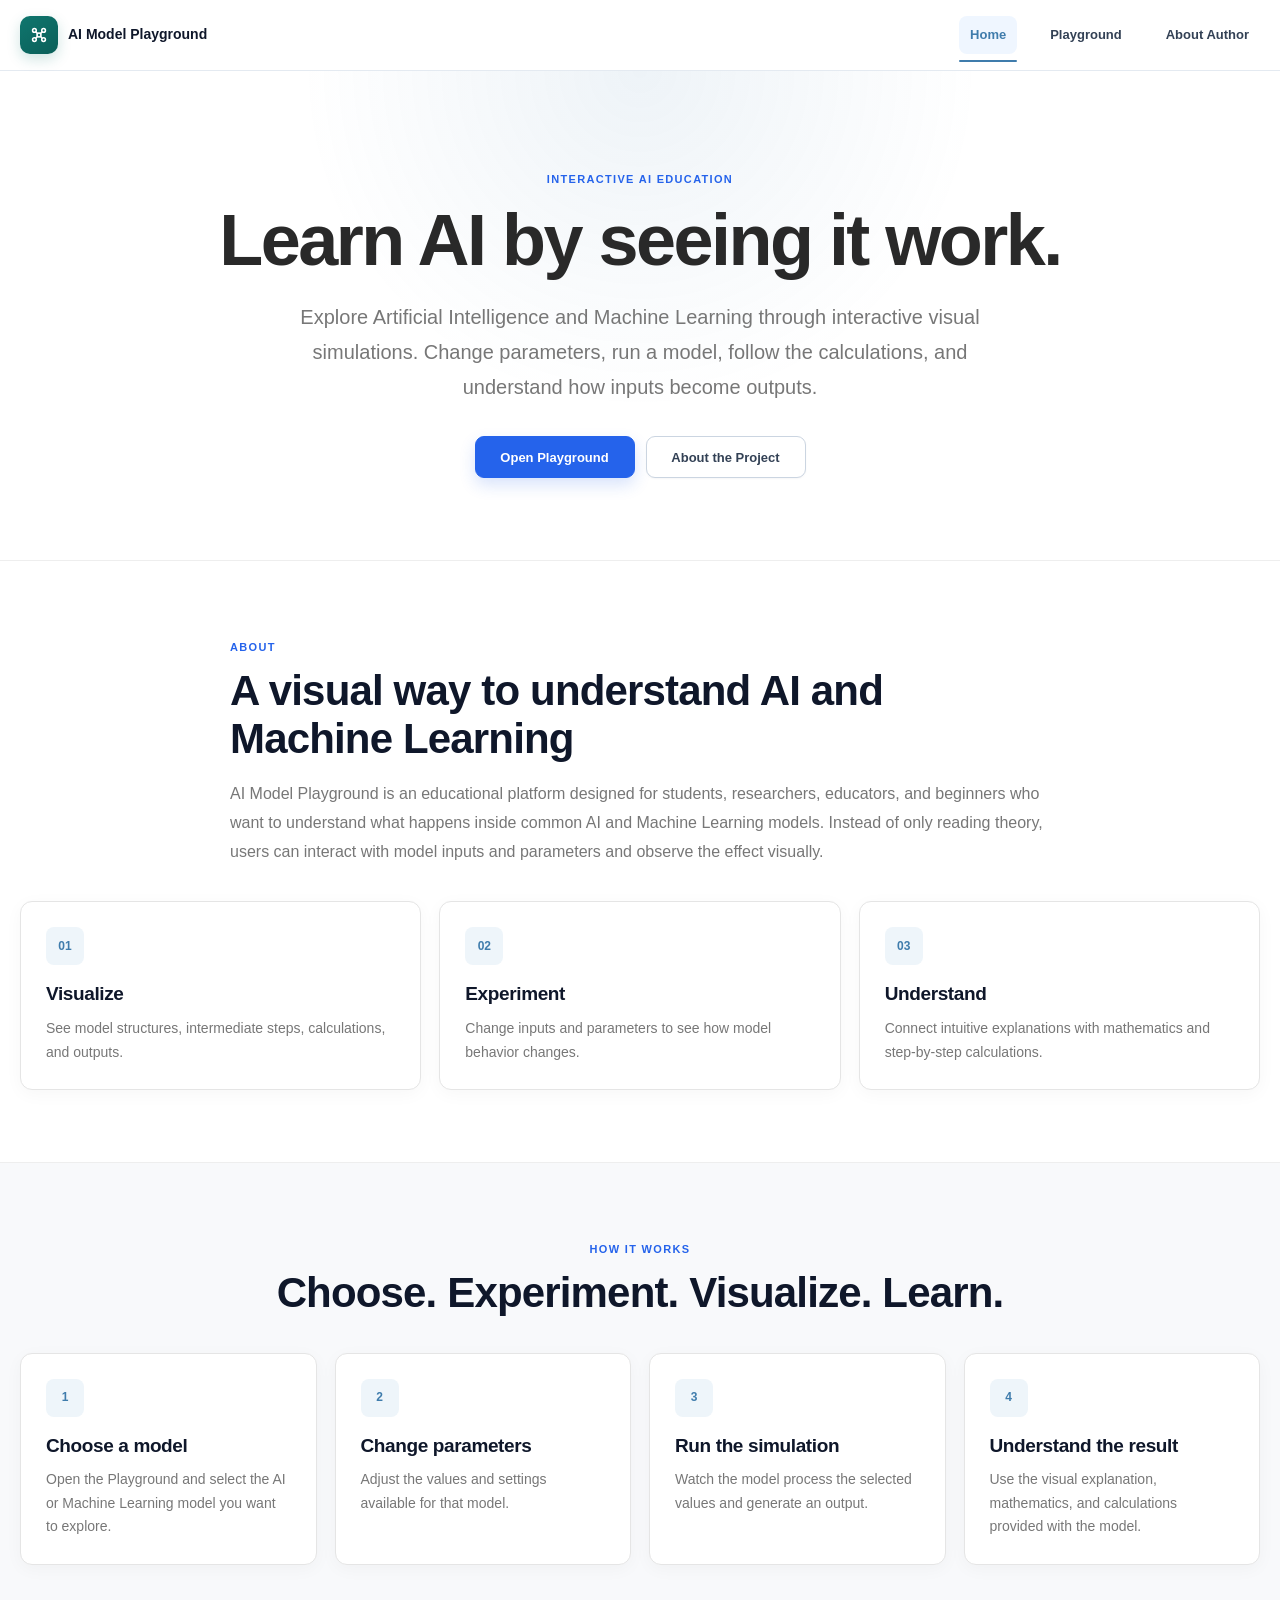
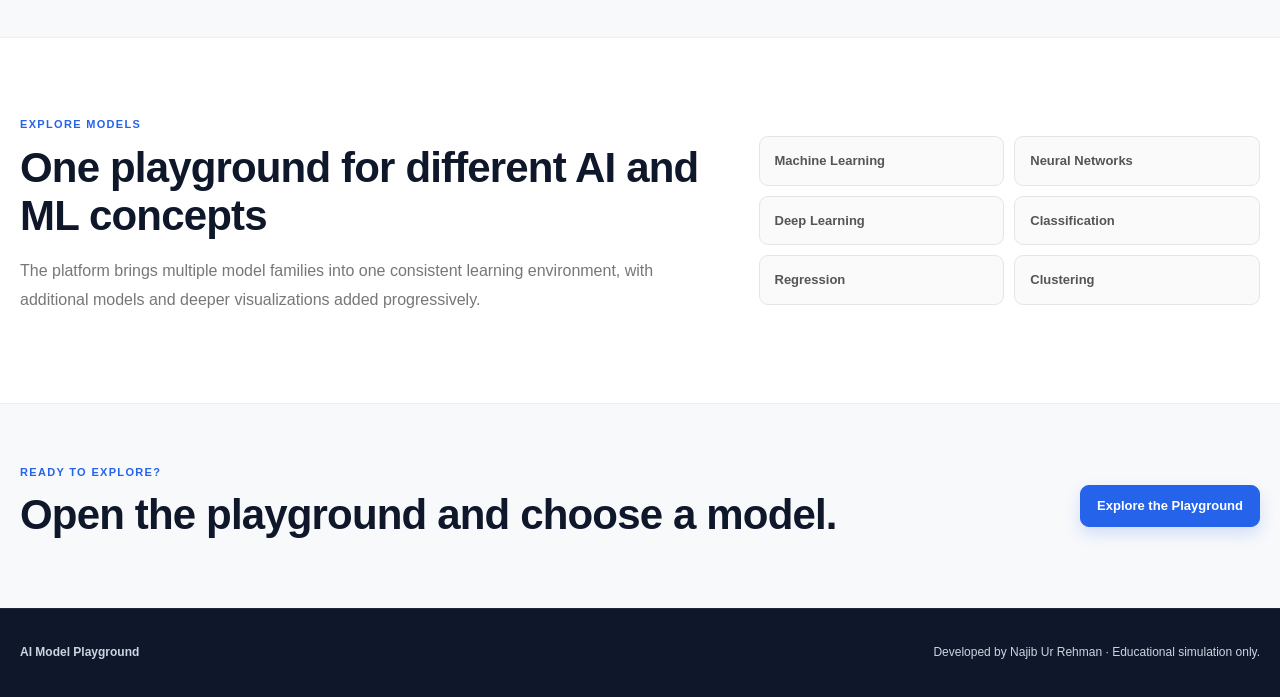
==== commit 49a4f3c8: "Update playground structure and add About Author page" ====
--- a/index.html
+++ b/index.html
@@ -28,9 +28,22 @@
     </a>
 
     <nav class="main-nav" aria-label="Main navigation">
-      <a href="index.html" class="active" aria-current="page">Home</a>
-      <a href="playground.html">Playground</a>
-      <a href="https://najibrehman.weebly.com/">Go Back to My Website</a>
+
+      <a
+        href="index.html"
+        class="active"
+        aria-current="page">
+        Home
+      </a>
+
+      <a href="playground.html">
+        Playground
+      </a>
+
+      <a href="about.html">
+        About Author
+      </a>
+
     </nav>
   </div>
 </header>
@@ -141,7 +154,7 @@
     </div>
   </section>
 
-  <section class="home-cta">
+   <section class="home-cta">
     <div class="wrap home-cta-inner">
       <div>
         <span class="label">Ready to Explore?</span>
--- a/style.css
+++ b/style.css
@@ -9,24 +9,39 @@
    ========================================================= */
 
 :root{
---bg:#ffffff;
+--bg:#f7f9fc;
 --surface:#ffffff;
---soft:#f6f7f9;
---soft-blue:#eef5fa;
-
---text:#333333;
---muted:#777777;
-
---border:#e3e3e3;
---border-strong:#d0d5dd;
-
---blue:#3f7cac;
---blue2:#315f84;
---purple:#8064a2;
---green:#4f8a63;
---red:#c65353;
-
---shadow:0 4px 18px rgba(0,0,0,.05);
+--surface-raised:#ffffff;
+--soft:#f8fafc;
+--soft-blue:#eff6ff;
+--soft-teal:#ecfdf5;
+
+--text:#0f172a;
+--text-soft:#334155;
+--muted:#64748b;
+--muted-light:#94a3b8;
+
+--border:#e2e8f0;
+--border-strong:#cbd5e1;
+
+--blue:#2563eb;
+--blue2:#1d4ed8;
+--teal:#0f766e;
+--purple:#7c3aed;
+--green:#15803d;
+--red:#dc2626;
+--amber:#d97706;
+
+--radius-sm:7px;
+--radius:10px;
+--radius-lg:14px;
+--radius-xl:18px;
+
+--shadow-sm:0 1px 2px rgba(15,23,42,.04);
+--shadow:0 8px 24px rgba(15,23,42,.06);
+--shadow-lg:0 18px 45px rgba(15,23,42,.10);
+
+--focus:0 0 0 3px rgba(37,99,235,.14);
 }
 
 
@@ -39,21 +54,25 @@
 }
 
 html{
-scroll-behavior:smooth
+scroll-behavior:smooth;
+background:var(--bg)
 }
 
 body{
 margin:0;
-font-family:"Helvetica Neue",Helvetica,Arial,sans-serif;
+font-family:Inter,ui-sans-serif,-apple-system,BlinkMacSystemFont,"Segoe UI",Roboto,"Helvetica Neue",Arial,sans-serif;
 font-weight:400;
-line-height:1.7;
+line-height:1.65;
 background:var(--bg);
-color:var(--text)
+color:var(--text);
+-webkit-font-smoothing:antialiased;
+text-rendering:optimizeLegibility
 }
 
 button,
 input,
-select{
+select,
+textarea{
 font:inherit
 }
 
@@ -61,9 +80,18 @@
 cursor:pointer
 }
 
+button:focus-visible,
+a:focus-visible,
+input:focus-visible,
+select:focus-visible,
+textarea:focus-visible{
+outline:none;
+box-shadow:var(--focus)
+}
+
 a{
 color:inherit;
-transition:color .2s ease
+transition:color .18s ease,opacity .18s ease
 }
 
 a:hover{
@@ -76,9 +104,14 @@
 h4,
 h5,
 h6{
-color:#2f2f2f;
-font-weight:500;
-letter-spacing:-.01em
+margin-top:0;
+color:var(--text);
+font-weight:650;
+letter-spacing:-.02em
+}
+
+p{
+text-wrap:pretty
 }
 
 [hidden]{
@@ -86,12 +119,12 @@
 }
 
 ::selection{
-background:rgba(63,124,172,.18)
+background:rgba(37,99,235,.16)
 }
 
 .wrap{
 width:min(1240px,calc(100% - 40px));
-margin:auto
+margin-inline:auto
 }
 
 
@@ -100,28 +133,33 @@
    ========================================================= */
 
 .top-strip{
-border-top:3px solid #0f766e;
-border-bottom:1px solid #eaecf0;
-background:#fff
+border-top:3px solid var(--teal);
+border-bottom:1px solid var(--border);
+background:rgba(255,255,255,.96)
 }
 
 .top-strip-inner{
-min-height:58px;
+min-height:44px;
 display:flex;
 align-items:center;
 justify-content:space-between;
 gap:20px;
 font-size:11px;
-color:#98a2b3
+color:var(--muted-light)
 }
 
 .top-strip-inner strong{
-color:#101828
+color:var(--text)
 }
 
 .top-strip-inner a{
 text-decoration:none;
-color:#344054
+color:var(--text-soft);
+font-weight:600
+}
+
+.top-strip-inner a:hover{
+color:var(--blue)
 }
 
 
@@ -133,52 +171,71 @@
 position:sticky;
 top:0;
 z-index:50;
-background:rgba(255,255,255,.97);
-border-bottom:1px solid #e6e6e6;
-backdrop-filter:blur(8px)
+background:rgba(255,255,255,.94);
+border-bottom:1px solid rgba(226,232,240,.9);
+backdrop-filter:blur(14px);
+-webkit-backdrop-filter:blur(14px)
 }
 
 .header{
-min-height:72px;
+min-height:70px;
 display:flex;
 align-items:center;
 justify-content:space-between;
-gap:20px
+gap:26px
 }
 
 .brand{
-display:flex;
+display:inline-flex;
 align-items:center;
 gap:10px;
+min-width:0;
 text-decoration:none;
-font-weight:500;
-color:#333
+font-weight:700;
+font-size:14px;
+color:var(--text)
+}
+
+.brand:hover{
+color:var(--text)
 }
 
 .brand-icon{
 display:grid;
 place-items:center;
+flex:0 0 38px;
 width:38px;
 height:38px;
-border-radius:5px;
-background:var(--blue);
+border-radius:10px;
+background:linear-gradient(145deg,var(--teal),#0b5f59);
 color:#fff;
-font-weight:700
+font-weight:800;
+box-shadow:0 5px 14px rgba(15,118,110,.20)
 }
 
 .header nav{
 display:flex;
-gap:22px
+align-items:center;
+gap:6px
 }
 
 .header nav a{
+position:relative;
+padding:8px 11px;
+border-radius:8px;
 text-decoration:none;
-color:#555;
-font-size:14px;
-font-weight:400
+color:var(--text-soft);
+font-size:13px;
+font-weight:600
 }
 
 .header nav a:hover{
+background:var(--soft);
+color:var(--blue)
+}
+
+.header nav a.active{
+background:var(--soft-blue);
 color:var(--blue)
 }
 
@@ -188,27 +245,32 @@
    ========================================================= */
 
 .hero{
-padding:88px 20px 70px;
-background:#fff
+padding:86px 20px 70px;
+background:
+radial-gradient(circle at 50% -20%,rgba(37,99,235,.09),transparent 42%),
+linear-gradient(180deg,#fff 0%,#fbfdff 100%);
+border-bottom:1px solid var(--border)
 }
 
 .hero-inner{
-max-width:850px;
+max-width:880px;
 text-align:center
 }
 
 .hero h1{
-font-size:clamp(42px,7vw,68px);
-line-height:1.05;
+font-size:clamp(40px,6vw,66px);
+line-height:1.04;
 margin:10px 0 20px;
-font-weight:500;
-letter-spacing:-.025em
+font-weight:700;
+letter-spacing:-.045em;
+color:var(--text)
 }
 
 .hero p{
-max-width:760px;
-margin:0 auto 28px;
+max-width:740px;
+margin:0 auto 30px;
 font-size:18px;
+line-height:1.75;
 color:var(--muted)
 }
 
@@ -229,13 +291,13 @@
 }
 
 .playground-bg{
-background:#f8f8f8
+background:var(--bg)
 }
 
 .label{
-font-size:12px;
-font-weight:600;
-letter-spacing:.09em;
+font-size:11px;
+font-weight:800;
+letter-spacing:.12em;
 text-transform:uppercase;
 color:var(--blue)
 }
@@ -248,7 +310,7 @@
 .heading h2{
 font-size:clamp(30px,4vw,44px);
 margin:6px 0 10px;
-font-weight:500
+font-weight:700
 }
 
 .heading p,
@@ -257,10 +319,10 @@
 }
 
 .card{
-background:#fff;
-border:1px solid #e5e5e5;
-border-radius:8px;
-box-shadow:0 2px 8px rgba(0,0,0,.035)
+background:var(--surface);
+border:1px solid var(--border);
+border-radius:var(--radius-lg);
+box-shadow:var(--shadow-sm)
 }
 
 .actions{
@@ -270,48 +332,64 @@
 }
 
 .btn{
-padding:10px 17px;
-border:1px solid #d7d7d7;
-border-radius:4px;
+min-height:42px;
+display:inline-flex;
+align-items:center;
+justify-content:center;
+gap:7px;
+padding:9px 16px;
+border:1px solid var(--border-strong);
+border-radius:9px;
 background:#fff;
-color:#444;
-font-weight:500;
+color:var(--text-soft);
+font-size:13px;
+font-weight:700;
 text-decoration:none;
+box-shadow:var(--shadow-sm);
 transition:
-background .2s ease,
-border-color .2s ease,
-color .2s ease
+transform .16s ease,
+background .16s ease,
+border-color .16s ease,
+box-shadow .16s ease,
+color .16s ease
 }
 
 .btn:hover{
-background:#f6f6f6;
-border-color:#bbb
+transform:translateY(-1px);
+background:var(--soft);
+border-color:#b8c4d3;
+box-shadow:0 5px 14px rgba(15,23,42,.07)
 }
 
 .btn.primary{
 background:var(--blue);
 border-color:var(--blue);
-color:#fff
+color:#fff;
+box-shadow:0 7px 16px rgba(37,99,235,.18)
 }
 
 .btn.primary:hover{
 background:var(--blue2);
-border-color:var(--blue2)
+border-color:var(--blue2);
+color:#fff
 }
 
 .btn:disabled{
-opacity:.5;
-cursor:not-allowed
+opacity:.48;
+cursor:not-allowed;
+transform:none;
+box-shadow:none
 }
 
 .live-step{
 padding:13px 16px;
 margin-bottom:18px;
-border:1px solid #e6edf3;
+border:1px solid #dbe7f3;
 border-left:3px solid var(--blue);
-border-radius:4px;
+border-radius:9px;
 background:#fff;
-font-size:12px
+font-size:12px;
+box-shadow:var(--shadow-sm)
 }
 
 .step{
@@ -323,7 +401,7 @@
 background:var(--blue);
 color:#fff;
 margin-right:7px;
-font-weight:700
+font-weight:800
 }
 
 
@@ -338,23 +416,30 @@
 .overview-grid{
 display:grid;
 grid-template-columns:repeat(4,1fr);
-gap:16px
+gap:18px
 }
 
 .overview-card{
 padding:24px;
 border:1px solid var(--border);
+border-radius:var(--radius-lg);
+background:#fff;
+box-shadow:var(--shadow-sm);
+transition:transform .18s ease,box-shadow .18s ease,border-color .18s ease
+}
+
+.overview-card:hover{
+transform:translateY(-2px);
+border-color:#d5dfeb;
+box-shadow:var(--shadow)
+}
+
+.overview-icon{
+display:grid;
+place-items:center;
+width:38px;
+height:38px;
 border-radius:10px;
-background:#fff;
-box-shadow:var(--shadow)
-}
-
-.overview-icon{
-display:grid;
-place-items:center;
-width:36px;
-height:36px;
-border-radius:7px;
 background:var(--soft-blue);
 color:var(--blue);
 font-size:11px;
@@ -362,7 +447,8 @@
 }
 
 .overview-card h3{
-margin:14px 0 7px
+margin:14px 0 7px;
+font-size:17px
 }
 
 .overview-card p{
@@ -378,30 +464,32 @@
 .how-grid{
 display:grid;
 grid-template-columns:repeat(3,1fr);
-gap:15px
+gap:16px
 }
 
 .how-grid article{
-padding:22px;
+padding:23px;
 border:1px solid var(--border);
-border-radius:10px;
-background:#fff
+border-radius:var(--radius-lg);
+background:#fff;
+box-shadow:var(--shadow-sm)
 }
 
 .how-grid article>span{
 display:grid;
 place-items:center;
-width:30px;
-height:30px;
+width:32px;
+height:32px;
 border-radius:50%;
 background:var(--blue);
 color:#fff;
 font-size:12px;
-font-weight:700
+font-weight:800
 }
 
 .how-grid h3{
-margin:12px 0 6px
+margin:12px 0 6px;
+font-size:17px
 }
 
 .how-grid p{
@@ -421,10 +509,10 @@
 }
 
 .outcome-list>div{
-padding:17px 18px;
+padding:18px 19px;
 border:1px solid var(--border);
-border-radius:8px;
-background:#fafcff
+border-radius:11px;
+background:#fbfdff
 }
 
 .outcome-list strong,
@@ -433,7 +521,8 @@
 }
 
 .outcome-list strong{
-font-size:13px
+font-size:13px;
+color:var(--text)
 }
 
 .outcome-list span{
@@ -444,13 +533,13 @@
 
 
 /* =========================================================
-   08. PROFESSIONAL MODEL SIDEBAR
+   08. PROFESSIONAL MODEL BROWSER / SIDEBAR
    ========================================================= */
 
 .model-browser{
 display:grid;
-grid-template-columns:310px minmax(0,1fr);
-gap:30px;
+grid-template-columns:290px minmax(0,1fr);
+gap:28px;
 align-items:start
 }
 
@@ -460,112 +549,138 @@
 display:flex;
 flex-direction:column;
 max-height:calc(100vh - 110px);
-background:#fff;
-border:1px solid #e4e7ec;
-border-radius:12px;
-box-shadow:0 8px 30px rgba(15,23,42,.06);
+background:rgba(255,255,255,.98);
+border:1px solid var(--border);
+border-radius:16px;
+box-shadow:0 14px 40px rgba(15,23,42,.07);
 overflow:hidden
 }
 
 .model-sidebar-header{
-padding:22px 20px 18px;
-border-bottom:1px solid #eaecf0
+padding:21px 20px 17px;
+border-bottom:1px solid var(--border);
+background:
+linear-gradient(180deg,#fff 0%,#fbfdff 100%)
 }
 
 .model-sidebar-header small{
 display:block;
-margin-bottom:3px;
+margin-bottom:4px;
 font-size:10px;
 font-weight:800;
-letter-spacing:.1em;
+letter-spacing:.12em;
 text-transform:uppercase;
 color:var(--blue)
 }
 
 .model-sidebar-header h3{
 margin:0;
-font-size:19px;
-line-height:1.4;
-color:#101828
+font-size:20px;
+line-height:1.3;
+font-weight:700;
+color:var(--text)
 }
 
 .model-sidebar-header p{
-margin:5px 0 0;
+margin:6px 0 0;
 font-size:11px;
-line-height:1.6;
-color:#667085
+line-height:1.55;
+color:var(--muted)
 }
 
 .model-search-wrap{
-padding:13px 15px;
-border-bottom:1px solid #eaecf0;
-background:#fcfcfd
+padding:13px 14px;
+border-bottom:1px solid var(--border);
+background:#fbfcfe
 }
 
 .model-search{
 appearance:none;
 width:100%;
-padding:10px 12px;
-border:1px solid #d0d5dd;
-border-radius:7px;
-background:#fff;
+height:40px;
+padding:0 12px 0 35px;
+border:1px solid var(--border-strong);
+border-radius:9px;
+background:
+linear-gradient(90deg,transparent,transparent),
+#fff;
 font-size:12px;
-color:#344054;
-outline:none
+color:var(--text-soft);
+outline:none;
+box-shadow:inset 0 1px 1px rgba(15,23,42,.02)
+}
+
+.model-search-wrap{
+position:relative
+}
+
+.model-search-wrap::before{
+content:"⌕";
+position:absolute;
+left:25px;
+top:50%;
+transform:translateY(-50%);
+z-index:1;
+font-size:17px;
+line-height:1;
+color:var(--muted-light);
+pointer-events:none
 }
 
 .model-search::placeholder{
-color:#98a2b3
+color:var(--muted-light)
 }
 
 .model-search:focus{
-border-color:var(--blue);
-box-shadow:0 0 0 3px rgba(63,124,172,.10)
+border-color:#93b4e7;
+box-shadow:var(--focus)
 }
 
 .model-tree{
 flex:1;
-padding:12px 10px 16px;
+padding:11px 9px 15px;
 overflow-y:auto;
 overflow-x:hidden
 }
 
-.nav-main-button,
-.nav-learning-button,
-.nav-category-button,
-.nav-model{
+/* Hard reset for every generated navigation button.
+   This prevents browser-default grey boxes even if a new
+   navigation class is introduced later. */
+.model-tree button{
 appearance:none;
 -webkit-appearance:none;
+width:100%;
+margin:0;
 border:0!important;
 outline:0!important;
 box-shadow:none!important;
-font-family:inherit
+background:transparent;
+font:inherit;
+color:inherit;
+text-align:left
 }
 
 .nav-main-group{
-margin-bottom:8px
+margin:2px 0 8px
 }
 
 .nav-main-button{
-width:100%;
 display:flex;
 align-items:center;
 gap:10px;
-padding:10px 11px;
-background:transparent;
-border-radius:8px;
-text-align:left;
-color:#344054;
-transition:background .15s ease,color .15s ease
+padding:9px 10px!important;
+border-radius:10px!important;
+color:var(--text-soft)!important;
+transition:background .16s ease,color .16s ease
 }
 
 .nav-main-button:hover{
-background:#f8fafc
+background:#f6f8fb!important
 }
 
 .nav-main-button.open{
-background:#eef5fa;
-color:var(--blue)
+background:var(--soft-blue)!important;
+color:var(--blue)!important
 }
 
 .nav-main-icon{
@@ -574,205 +689,194 @@
 flex:0 0 28px;
 width:28px;
 height:28px;
-border-radius:7px;
-background:#f2f4f7;
-font-size:10px;
-font-weight:800;
-color:#475467
+border-radius:8px;
+background:#eef2f7;
+font-size:9px;
+font-weight:850;
+letter-spacing:.03em;
+color:#475569
 }
 
 .nav-main-button.open .nav-main-icon{
-background:#dfeef8;
+background:#dbeafe;
 color:var(--blue)
 }
 
-.nav-main-label{
+.nav-main-button>span:nth-child(2){
 flex:1;
+min-width:0;
 font-size:13px;
-font-weight:700
+font-weight:750;
+line-height:1.35
 }
 
 .nav-chevron{
 flex:0 0 auto;
 margin-left:auto;
-font-size:14px;
+font-size:15px;
+line-height:1;
 font-weight:700;
-color:#98a2b3;
-transition:transform .18s ease
+color:var(--muted-light);
+transition:transform .18s ease,color .18s ease
 }
 
 .nav-main-button.open>.nav-chevron,
-.nav-learning-button.open>.nav-chevron,
-.nav-category-button.open>.nav-chevron{
-transform:rotate(90deg)
+.nav-section-button.open>.nav-chevron{
+transform:rotate(90deg);
+color:var(--blue)
 }
 
 .nav-main-content{
 display:none;
-padding:5px 0 3px 11px
+padding:6px 0 2px 13px
 }
 
 .nav-main-content.open{
 display:block
 }
 
-.nav-learning-section{
-margin:2px 0 7px
-}
-
-.nav-learning-button{
-width:100%;
-display:flex;
-align-items:center;
-gap:8px;
-padding:8px 9px;
-background:transparent;
-border-radius:7px;
-text-align:left;
-color:#475467
-}
-
-.nav-learning-button:hover{
-background:#f8fafc;
-color:#344054
-}
-
-.nav-learning-button.open{
-color:var(--blue)
-}
-
-.nav-level-dot{
-flex:0 0 6px;
-width:6px;
-height:6px;
-border-radius:50%;
-background:#98a2b3
-}
-
-.nav-learning-button.open .nav-level-dot{
-background:var(--blue)
-}
-
-.nav-learning-button>span:nth-child(2){
-flex:1;
-font-size:12px;
-font-weight:700;
-line-height:1.35
-}
-
-.nav-learning-content{
-display:none;
-margin:2px 0 4px 13px;
-padding-left:11px;
-border-left:1px solid #eaecf0
-}
-
-.nav-learning-content.open{
-display:block
-}
-
-.nav-category{
-margin:7px 0
-}
-
-.nav-category-button{
-width:100%;
-display:flex;
-align-items:center;
-gap:5px;
-padding:5px 7px;
-background:transparent;
-border-radius:6px;
-text-align:left;
-color:#667085
-}
-
-.nav-category-button:hover{
-background:#f9fafb;
-color:#344054
-}
-
-.nav-category-button.open{
-color:#344054
-}
-
-.nav-category-button>span:first-child{
-flex:1;
-font-size:10px;
-font-weight:800;
-letter-spacing:.045em;
-text-transform:uppercase;
-line-height:1.4
-}
-
-.nav-category-button .nav-chevron{
-font-size:11px
-}
-
-.nav-model-list{
-display:none;
-padding:3px 0 3px 4px
-}
-
-.nav-model-list.open{
-display:block
-}
-
-.nav-model{
-width:100%;
-display:grid;
-grid-template-columns:8px minmax(0,1fr);
-column-gap:7px;
-align-items:center;
-padding:7px 8px;
-margin:1px 0;
-background:transparent;
-border-radius:7px;
-text-align:left;
-color:#667085;
+.nav-section{
+position:relative;
+margin:3px 0
+}
+
+.nav-section::before{
+content:"";
+position:absolute;
+left:6px;
+top:0;
+bottom:0;
+width:1px;
+background:#edf1f5
+}
+
+.nav-section-button{
+position:relative;
+display:flex;
+align-items:flex-start;
+gap:7px;
+padding:8px 8px 8px 17px!important;
+border-radius:8px!important;
+color:#475569!important;
 transition:background .15s ease,color .15s ease
 }
 
-.nav-model:hover{
-background:#f8fafc;
-color:#344054
-}
-
-.nav-model-dot{
+.nav-section-button::before{
+content:"";
+position:absolute;
+left:4px;
+top:15px;
 width:5px;
 height:5px;
 border-radius:50%;
-background:#d0d5dd
-}
-
-.nav-model-text{
+background:#cbd5e1;
+box-shadow:0 0 0 3px #fff
+}
+
+.nav-section-button:hover{
+background:#f8fafc!important;
+color:var(--text)!important
+}
+
+.nav-section-button.open{
+background:#f8fafc!important;
+color:var(--text)!important
+}
+
+.nav-section-button.open::before{
+background:var(--blue)
+}
+
+.nav-section-button>span:first-child{
+flex:1;
 min-width:0;
 font-size:11px;
-font-weight:500;
-line-height:1.4
+font-weight:650;
+line-height:1.45;
+white-space:normal;
+overflow-wrap:anywhere
+}
+
+.nav-section-button .nav-chevron{
+margin-top:2px;
+font-size:12px
+}
+
+.nav-model-list{
+display:none;
+padding:3px 0 5px 17px
+}
+
+.nav-model-list.open{
+display:block
+}
+
+.nav-model{
+display:grid!important;
+grid-template-columns:minmax(0,1fr) auto;
+align-items:center;
+gap:8px;
+min-height:35px;
+padding:7px 8px 7px 12px!important;
+margin:2px 0!important;
+border-radius:8px!important;
+color:var(--muted)!important;
+transition:background .15s ease,color .15s ease,transform .15s ease
+}
+
+.nav-model:not(:disabled):hover{
+background:#f6f9fc!important;
+color:var(--text-soft)!important;
+transform:translateX(2px)
+}
+
+.nav-model>span:first-child{
+min-width:0;
+font-size:11px;
+font-weight:550;
+line-height:1.35
 }
 
 .nav-model.active{
-background:#eef5fa;
-color:var(--blue)
-}
-
-.nav-model.active .nav-model-text{
-font-weight:700
-}
-
-.nav-model.active .nav-model-dot{
-width:6px;
-height:6px;
-background:var(--blue)
+background:#eaf2ff!important;
+color:var(--blue)!important
+}
+
+.nav-model.active>span:first-child{
+font-weight:750
+}
+
+.nav-model.active::before{
+content:"";
+position:absolute
+}
+
+.nav-model.coming-soon,
+.nav-model:disabled{
+opacity:.54;
+cursor:not-allowed
+}
+
+.nav-model-status{
+justify-self:end;
+padding:2px 5px;
+border:1px solid #e2e8f0;
+border-radius:999px;
+background:#f8fafc;
+font-size:8px;
+font-weight:750;
+line-height:1.4;
+white-space:nowrap;
+color:#94a3b8
 }
 
 .model-sidebar-footer{
-padding:11px 15px;
-border-top:1px solid #eaecf0;
-background:#fcfcfd;
+padding:11px 14px;
+border-top:1px solid var(--border);
+background:#fbfcfe;
 font-size:9px;
-color:#98a2b3
+letter-spacing:.01em;
+color:var(--muted-light)
 }
 
 .model-content{
@@ -784,10 +888,10 @@
 align-items:center;
 flex-wrap:wrap;
 gap:6px;
-min-height:20px;
-margin-bottom:15px;
+min-height:22px;
+margin:0 0 15px;
 font-size:10px;
-color:#98a2b3
+color:var(--muted-light)
 }
 
 .model-breadcrumb span{
@@ -796,19 +900,35 @@
 
 .model-breadcrumb strong{
 font-size:10px;
-font-weight:700;
+font-weight:750;
 color:var(--blue)
 }
 
+.model-breadcrumb-home{
+appearance:none;
+border:0;
+padding:0;
+background:transparent;
+font:inherit;
+font-size:10px;
+font-weight:750;
+color:var(--blue);
+cursor:pointer
+}
+
+.model-breadcrumb-home:hover{
+text-decoration:underline
+}
+
 .breadcrumb-separator{
-color:#d0d5dd
+color:#cbd5e1
 }
 
 .model-search-empty{
-padding:25px 10px;
+padding:26px 10px;
 text-align:center;
 font-size:11px;
-color:#98a2b3
+color:var(--muted-light)
 }
 
 .model-tree::-webkit-scrollbar{
@@ -820,7 +940,7 @@
 }
 
 .model-tree::-webkit-scrollbar-thumb{
-background:#d0d5dd;
+background:#cbd5e1;
 border-radius:20px
 }
 
@@ -831,17 +951,179 @@
 align-items:center;
 margin-bottom:16px;
 padding:12px 14px;
-border:1px solid #d0d5dd;
-border-radius:8px;
+border:1px solid var(--border-strong);
+border-radius:11px;
 background:#fff;
 font-size:12px;
-font-weight:700;
-color:#344054
+font-weight:750;
+color:var(--text-soft);
+box-shadow:var(--shadow-sm)
 }
 
 .model-mobile-toggle strong{
 font-size:11px;
 color:var(--blue)
+}
+
+.model-mobile-toggle .mobile-current-model{
+display:block;
+margin-top:2px;
+font-size:11px;
+font-weight:500;
+color:var(--muted)
+}
+
+/* ---------------------------------------------------------
+   MODEL CHOOSER / FIRST PLAYGROUND SCREEN
+   --------------------------------------------------------- */
+
+.model-welcome{
+width:100%;
+padding:34px;
+border:1px solid var(--border);
+border-radius:18px;
+background:#fff;
+box-shadow:0 14px 42px rgba(15,23,42,.06)
+}
+
+.model-welcome-head{
+max-width:720px;
+margin-bottom:28px
+}
+
+.model-welcome-head h1,
+.model-welcome-head h2{
+margin:7px 0 10px;
+font-size:clamp(30px,4vw,43px);
+line-height:1.12;
+font-weight:700;
+letter-spacing:-.035em;
+color:var(--text)
+}
+
+.model-welcome-head p{
+margin:0;
+max-width:690px;
+font-size:14px;
+line-height:1.75;
+color:var(--muted)
+}
+
+.model-welcome-groups{
+display:grid;
+gap:25px
+}
+
+.model-welcome-group-title{
+display:flex;
+align-items:center;
+gap:9px;
+margin-bottom:11px;
+font-size:12px;
+font-weight:750;
+color:var(--text-soft)
+}
+
+.model-welcome-group-title>span{
+display:grid;
+place-items:center;
+width:31px;
+height:31px;
+border-radius:9px;
+background:var(--soft-blue);
+color:var(--blue);
+font-size:9px;
+font-weight:850
+}
+
+.model-welcome-grid{
+display:grid;
+grid-template-columns:repeat(2,minmax(0,1fr));
+gap:12px
+}
+
+.model-welcome-card{
+appearance:none;
+width:100%;
+min-height:108px;
+display:flex;
+align-items:flex-start;
+justify-content:space-between;
+gap:14px;
+padding:18px;
+border:1px solid var(--border);
+border-radius:13px;
+background:#fff;
+text-align:left;
+color:var(--text-soft);
+cursor:pointer;
+box-shadow:var(--shadow-sm);
+transition:
+transform .18s ease,
+border-color .18s ease,
+box-shadow .18s ease,
+background .18s ease
+}
+
+.model-welcome-card:hover,
+.model-welcome-card:focus-visible{
+transform:translateY(-2px);
+border-color:#bfd1ea;
+background:#fcfdff;
+box-shadow:0 10px 24px rgba(15,23,42,.08)
+}
+
+.model-welcome-card strong,
+.model-welcome-card small{
+display:block
+}
+
+.model-welcome-card strong{
+font-size:14px;
+line-height:1.4;
+font-weight:750;
+color:var(--text)
+}
+
+.model-welcome-card small{
+margin-top:5px;
+font-size:11px;
+line-height:1.55;
+color:var(--muted)
+}
+
+.model-welcome-card .model-card-arrow{
+flex:0 0 32px;
+display:grid;
+place-items:center;
+width:32px;
+height:32px;
+border-radius:9px;
+background:#f4f7fb;
+color:var(--blue);
+font-size:16px;
+transition:transform .18s ease,background .18s ease
+}
+
+.model-welcome-card:hover .model-card-arrow{
+transform:translateX(2px);
+background:var(--soft-blue)
+}
+
+.model-welcome-note{
+margin:25px 0 0;
+padding-top:17px;
+border-top:1px solid var(--border);
+font-size:10px;
+color:var(--muted-light)
+}
+
+.model-mobile-backdrop{
+display:none
+}
+
+body.model-menu-open{
+overflow:hidden
 }
 
 
@@ -2815,16 +3097,28 @@
    ========================================================= */
 
 footer{
-padding:35px 0;
-background:#111827;
+padding:34px 0;
+background:#0f172a;
+border-top:1px solid #1e293b;
 color:#fff
 }
 
 .footer{
 display:flex;
+align-items:center;
 justify-content:space-between;
 gap:20px;
+font-size:12px;
 color:#cbd5e1
+}
+
+.footer a{
+color:#e2e8f0;
+text-decoration:none
+}
+
+.footer a:hover{
+color:#fff
 }
 
 
@@ -3198,4 +3492,142 @@
 font-size:9px
 }
 
-}+}
+
+/* =========================================================
+   31. TWO-PAGE / MODEL-BROWSER COMPATIBILITY POLISH
+   ========================================================= */
+
+/* The current JavaScript generates .nav-section-button.
+   Keep this override late in the file so browser default
+   button styling can never reappear. */
+.model-sidebar .nav-section-button,
+.model-sidebar .nav-main-button,
+.model-sidebar .nav-model{
+border:0!important;
+outline:0!important;
+box-shadow:none!important
+}
+
+@media(max-width:900px){
+
+.model-browser{
+display:block
+}
+
+.model-mobile-toggle{
+display:flex!important;
+position:sticky;
+top:76px;
+z-index:60
+}
+
+.model-sidebar{
+position:fixed!important;
+top:0!important;
+left:0!important;
+z-index:1002!important;
+width:min(88vw,360px)!important;
+height:100dvh!important;
+max-height:100dvh!important;
+margin:0!important;
+border-radius:0 18px 18px 0!important;
+transform:translateX(-105%);
+transition:transform .22s ease;
+box-shadow:20px 0 55px rgba(15,23,42,.23)!important
+}
+
+.model-sidebar.mobile-open{
+display:flex!important;
+transform:translateX(0)
+}
+
+.model-mobile-backdrop{
+position:fixed;
+inset:0;
+z-index:1001;
+background:rgba(15,23,42,.42);
+backdrop-filter:blur(2px)
+}
+
+.model-mobile-backdrop.open{
+display:block
+}
+
+.model-content{
+width:100%
+}
+
+.model-welcome{
+padding:26px
+}
+
+}
+
+@media(max-width:650px){
+
+.header{
+flex-direction:column;
+align-items:flex-start;
+gap:11px;
+padding:12px 0
+}
+
+.header nav,
+.main-nav{
+width:100%;
+display:grid;
+grid-template-columns:auto auto minmax(0,1fr);
+gap:7px
+}
+
+.header nav a,
+.main-nav a{
+display:flex;
+align-items:center;
+justify-content:center;
+min-height:38px;
+padding:7px 9px;
+border:1px solid var(--border);
+border-radius:8px;
+background:#fff;
+font-size:11px!important;
+line-height:1.2;
+text-align:center
+}
+
+.header nav a.active,
+.main-nav a.active{
+border-color:#bfdbfe;
+background:var(--soft-blue);
+color:var(--blue)
+}
+
+.model-welcome-grid{
+grid-template-columns:1fr
+}
+
+}
+
+@media(max-width:480px){
+
+.model-welcome{
+padding:20px 17px;
+border-radius:14px
+}
+
+.model-welcome-head{
+margin-bottom:22px
+}
+
+.model-welcome-card{
+min-height:96px;
+padding:15px
+}
+
+.model-sidebar{
+width:min(92vw,350px)!important
+}
+
+}
+
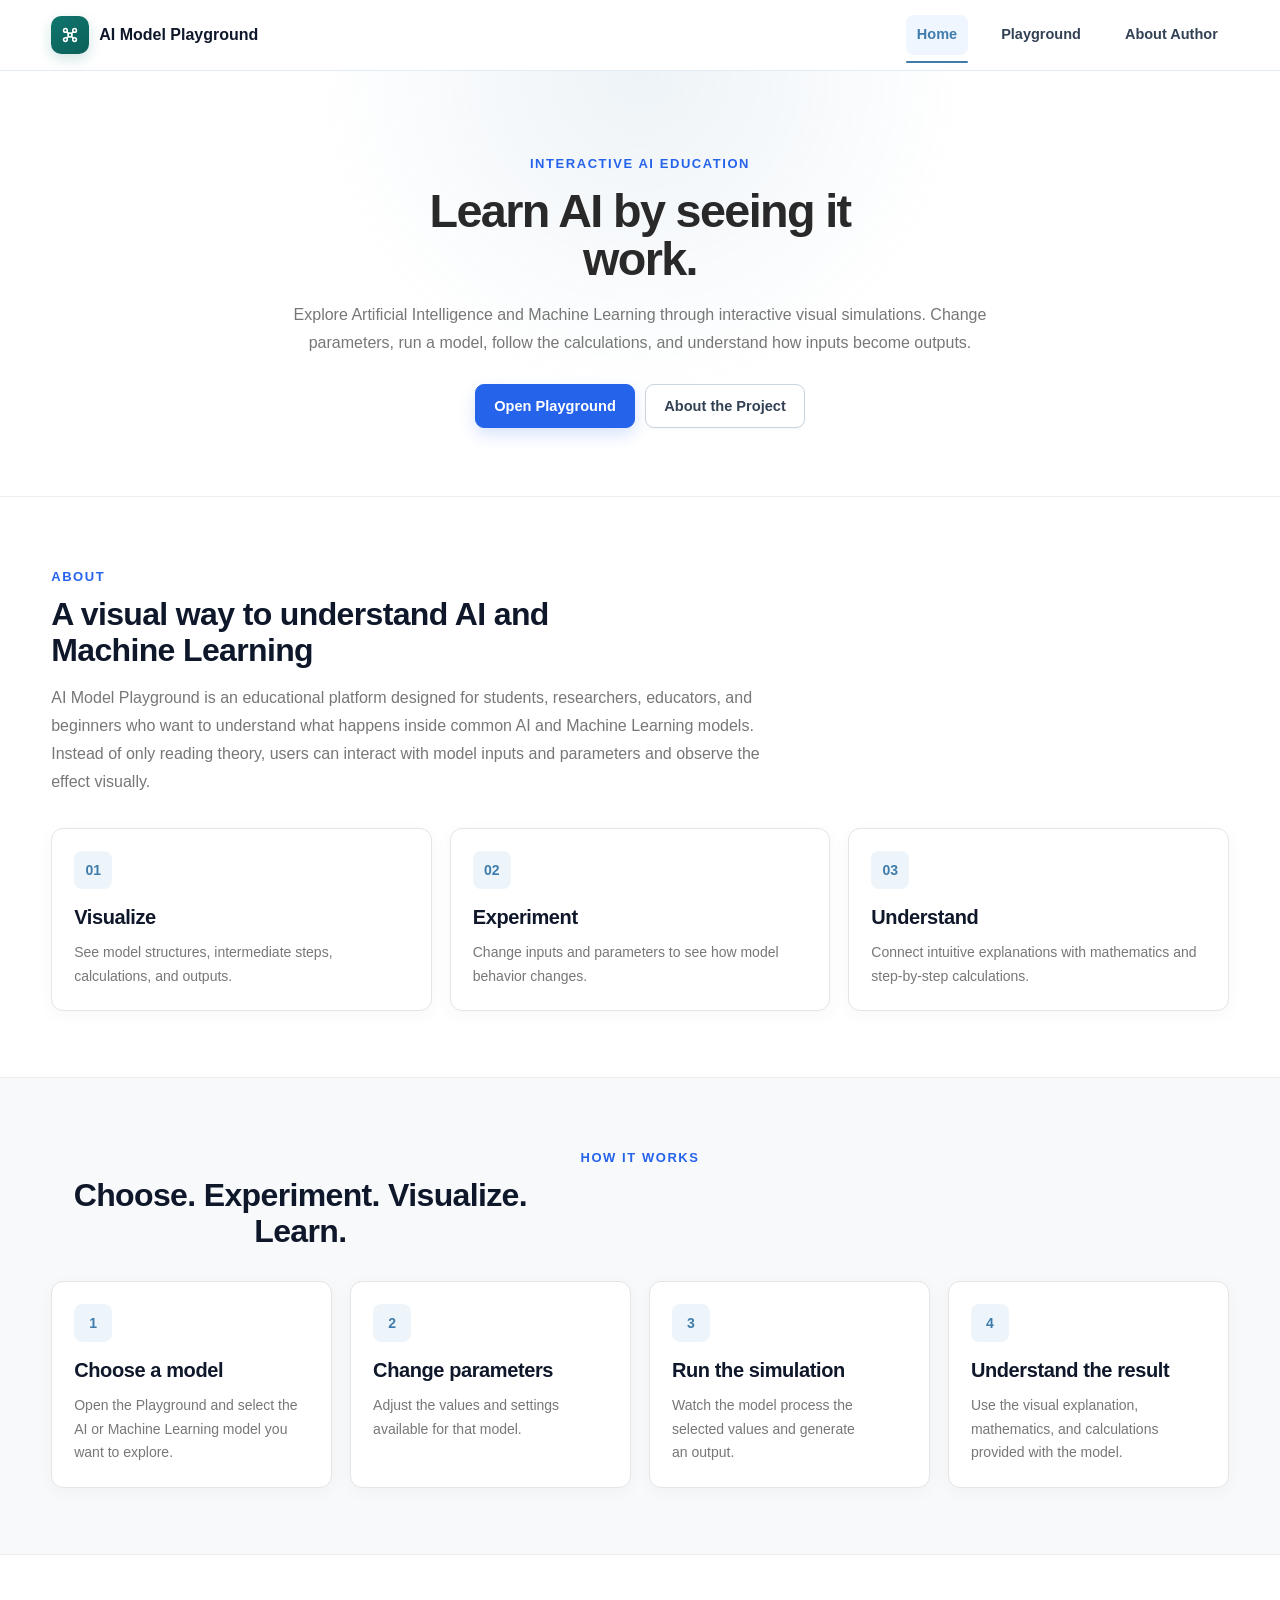
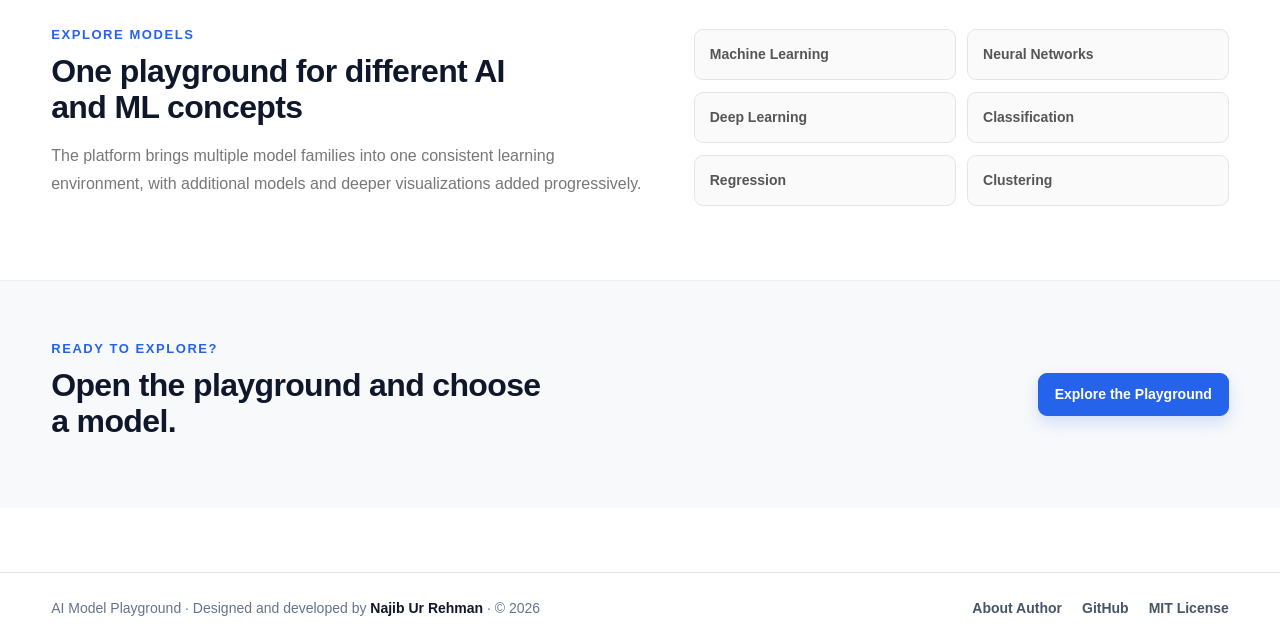
==== commit a23d349b: "Improve K-Means layout, graph sizing, and responsive UI" ====
--- a/index.html
+++ b/index.html
@@ -166,11 +166,44 @@
 
 </main>
 
-<footer>
-  <div class="wrap footer">
-    <strong>AI Model Playground</strong>
-    <span>Developed by Najib Ur Rehman · Educational simulation only.</span>
+<!-- =====================================================
+     FOOTER
+===================================================== -->
+
+<footer class="site-footer">
+
+  <div class="wrap footer-content">
+
+    <p>
+      AI Model Playground · Designed and developed by
+      <strong>Najib Ur Rehman</strong>
+      · © 2026
+    </p>
+
+    <div class="footer-links">
+
+      <a href="about.html">
+        About Author
+      </a>
+
+      <a
+        href="https://github.com/rehmannajib/ai-model-playground"
+        target="_blank"
+        rel="noopener noreferrer">
+        GitHub
+      </a>
+
+      <a
+        href="https://github.com/rehmannajib/ai-model-playground/blob/main/LICENSE"
+        target="_blank"
+        rel="noopener noreferrer">
+        MIT License
+      </a>
+
+    </div>
+
   </div>
+
 </footer>
 
 </body>
--- a/style.css
+++ b/style.css
@@ -144,7 +144,7 @@
 align-items:center;
 justify-content:space-between;
 gap:20px;
-font-size:11px;
+font-size:clamp(13.5px,0.90vw,14.5px);
 color:var(--muted-light)
 }
 
@@ -192,7 +192,7 @@
 min-width:0;
 text-decoration:none;
 font-weight:700;
-font-size:14px;
+font-size:clamp(16px,1.08vw,17.5px);
 color:var(--text)
 }
 
@@ -225,7 +225,7 @@
 border-radius:8px;
 text-decoration:none;
 color:var(--text-soft);
-font-size:13px;
+font-size:clamp(15px,1.02vw,16.5px);
 font-weight:600
 }
 
@@ -269,7 +269,7 @@
 .hero p{
 max-width:740px;
 margin:0 auto 30px;
-font-size:18px;
+font-size:clamp(19px,1.34vw,21px);
 line-height:1.75;
 color:var(--muted)
 }
@@ -295,7 +295,7 @@
 }
 
 .label{
-font-size:11px;
+font-size:clamp(13.5px,0.90vw,14.5px);
 font-weight:800;
 letter-spacing:.12em;
 text-transform:uppercase;
@@ -342,7 +342,7 @@
 border-radius:9px;
 background:#fff;
 color:var(--text-soft);
-font-size:13px;
+font-size:clamp(15px,1.02vw,16.5px);
 font-weight:700;
 text-decoration:none;
 box-shadow:var(--shadow-sm);
@@ -388,7 +388,7 @@
 border-left:3px solid var(--blue);
 border-radius:9px;
 background:#fff;
-font-size:12px;
+font-size:clamp(14px,0.96vw,15.5px);
 box-shadow:var(--shadow-sm)
 }
 
@@ -442,18 +442,17 @@
 border-radius:10px;
 background:var(--soft-blue);
 color:var(--blue);
-font-size:11px;
+font-size:clamp(13.5px,0.90vw,14.5px);
 font-weight:800
 }
 
 .overview-card h3{
 margin:14px 0 7px;
-font-size:17px
-}
+font-size:clamp(18px,1.28vw,20px);}
 
 .overview-card p{
 margin:0;
-font-size:13px;
+font-size:clamp(15px,1.02vw,16.5px);
 color:var(--muted)
 }
 
@@ -483,18 +482,17 @@
 border-radius:50%;
 background:var(--blue);
 color:#fff;
-font-size:12px;
+font-size:clamp(14px,0.96vw,15.5px);
 font-weight:800
 }
 
 .how-grid h3{
 margin:12px 0 6px;
-font-size:17px
-}
+font-size:clamp(18px,1.28vw,20px);}
 
 .how-grid p{
 margin:0;
-font-size:12px;
+font-size:clamp(14px,0.96vw,15.5px);
 color:var(--muted)
 }
 
@@ -521,13 +519,13 @@
 }
 
 .outcome-list strong{
-font-size:13px;
+font-size:clamp(15px,1.02vw,16.5px);
 color:var(--text)
 }
 
 .outcome-list span{
 margin-top:4px;
-font-size:12px;
+font-size:clamp(14px,0.96vw,15.5px);
 color:var(--muted)
 }
 
@@ -566,7 +564,7 @@
 .model-sidebar-header small{
 display:block;
 margin-bottom:4px;
-font-size:10px;
+font-size:clamp(12.5px,0.84vw,13.5px);
 font-weight:800;
 letter-spacing:.12em;
 text-transform:uppercase;
@@ -575,7 +573,7 @@
 
 .model-sidebar-header h3{
 margin:0;
-font-size:20px;
+font-size:clamp(21px,1.48vw,24px);
 line-height:1.3;
 font-weight:700;
 color:var(--text)
@@ -583,7 +581,7 @@
 
 .model-sidebar-header p{
 margin:6px 0 0;
-font-size:11px;
+font-size:clamp(13.5px,0.90vw,14.5px);
 line-height:1.55;
 color:var(--muted)
 }
@@ -604,7 +602,7 @@
 background:
 linear-gradient(90deg,transparent,transparent),
 #fff;
-font-size:12px;
+font-size:clamp(14px,0.96vw,15.5px);
 color:var(--text-soft);
 outline:none;
 box-shadow:inset 0 1px 1px rgba(15,23,42,.02)
@@ -621,7 +619,7 @@
 top:50%;
 transform:translateY(-50%);
 z-index:1;
-font-size:17px;
+font-size:clamp(18px,1.28vw,20px);
 line-height:1;
 color:var(--muted-light);
 pointer-events:none
@@ -691,7 +689,7 @@
 height:28px;
 border-radius:8px;
 background:#eef2f7;
-font-size:9px;
+font-size:clamp(12px,0.80vw,13px);
 font-weight:850;
 letter-spacing:.03em;
 color:#475569
@@ -705,7 +703,7 @@
 .nav-main-button>span:nth-child(2){
 flex:1;
 min-width:0;
-font-size:13px;
+font-size:clamp(15px,1.02vw,16.5px);
 font-weight:750;
 line-height:1.35
 }
@@ -713,7 +711,7 @@
 .nav-chevron{
 flex:0 0 auto;
 margin-left:auto;
-font-size:15px;
+font-size:clamp(16.5px,1.14vw,18.5px);
 line-height:1;
 font-weight:700;
 color:var(--muted-light);
@@ -790,7 +788,7 @@
 .nav-section-button>span:first-child{
 flex:1;
 min-width:0;
-font-size:11px;
+font-size:clamp(13.5px,0.90vw,14.5px);
 font-weight:650;
 line-height:1.45;
 white-space:normal;
@@ -799,8 +797,7 @@
 
 .nav-section-button .nav-chevron{
 margin-top:2px;
-font-size:12px
-}
+font-size:clamp(14px,0.96vw,15.5px);}
 
 .nav-model-list{
 display:none;
@@ -832,7 +829,7 @@
 
 .nav-model>span:first-child{
 min-width:0;
-font-size:11px;
+font-size:clamp(13.5px,0.90vw,14.5px);
 font-weight:550;
 line-height:1.35
 }
@@ -863,7 +860,7 @@
 border:1px solid #e2e8f0;
 border-radius:999px;
 background:#f8fafc;
-font-size:8px;
+font-size:clamp(11.5px,0.76vw,12.5px);
 font-weight:750;
 line-height:1.4;
 white-space:nowrap;
@@ -874,7 +871,7 @@
 padding:11px 14px;
 border-top:1px solid var(--border);
 background:#fbfcfe;
-font-size:9px;
+font-size:clamp(12px,0.80vw,13px);
 letter-spacing:.01em;
 color:var(--muted-light)
 }
@@ -890,7 +887,7 @@
 gap:6px;
 min-height:22px;
 margin:0 0 15px;
-font-size:10px;
+font-size:clamp(12.5px,0.84vw,13.5px);
 color:var(--muted-light)
 }
 
@@ -899,7 +896,7 @@
 }
 
 .model-breadcrumb strong{
-font-size:10px;
+font-size:clamp(12.5px,0.84vw,13.5px);
 font-weight:750;
 color:var(--blue)
 }
@@ -910,7 +907,7 @@
 padding:0;
 background:transparent;
 font:inherit;
-font-size:10px;
+font-size:clamp(12.5px,0.84vw,13.5px);
 font-weight:750;
 color:var(--blue);
 cursor:pointer
@@ -927,7 +924,7 @@
 .model-search-empty{
 padding:26px 10px;
 text-align:center;
-font-size:11px;
+font-size:clamp(13.5px,0.90vw,14.5px);
 color:var(--muted-light)
 }
 
@@ -954,21 +951,21 @@
 border:1px solid var(--border-strong);
 border-radius:11px;
 background:#fff;
-font-size:12px;
+font-size:clamp(14px,0.96vw,15.5px);
 font-weight:750;
 color:var(--text-soft);
 box-shadow:var(--shadow-sm)
 }
 
 .model-mobile-toggle strong{
-font-size:11px;
+font-size:clamp(13.5px,0.90vw,14.5px);
 color:var(--blue)
 }
 
 .model-mobile-toggle .mobile-current-model{
 display:block;
 margin-top:2px;
-font-size:11px;
+font-size:clamp(13.5px,0.90vw,14.5px);
 font-weight:500;
 color:var(--muted)
 }
@@ -1004,7 +1001,7 @@
 .model-welcome-head p{
 margin:0;
 max-width:690px;
-font-size:14px;
+font-size:clamp(16px,1.08vw,17.5px);
 line-height:1.75;
 color:var(--muted)
 }
@@ -1019,7 +1016,7 @@
 align-items:center;
 gap:9px;
 margin-bottom:11px;
-font-size:12px;
+font-size:clamp(14px,0.96vw,15.5px);
 font-weight:750;
 color:var(--text-soft)
 }
@@ -1032,7 +1029,7 @@
 border-radius:9px;
 background:var(--soft-blue);
 color:var(--blue);
-font-size:9px;
+font-size:clamp(12px,0.80vw,13px);
 font-weight:850
 }
 
@@ -1079,7 +1076,7 @@
 }
 
 .model-welcome-card strong{
-font-size:14px;
+font-size:clamp(16px,1.08vw,17.5px);
 line-height:1.4;
 font-weight:750;
 color:var(--text)
@@ -1087,7 +1084,7 @@
 
 .model-welcome-card small{
 margin-top:5px;
-font-size:11px;
+font-size:clamp(13.5px,0.90vw,14.5px);
 line-height:1.55;
 color:var(--muted)
 }
@@ -1101,7 +1098,7 @@
 border-radius:9px;
 background:#f4f7fb;
 color:var(--blue);
-font-size:16px;
+font-size:clamp(17px,1.20vw,19px);
 transition:transform .18s ease,background .18s ease
 }
 
@@ -1114,7 +1111,7 @@
 margin:25px 0 0;
 padding-top:17px;
 border-top:1px solid var(--border);
-font-size:10px;
+font-size:clamp(12.5px,0.84vw,13.5px);
 color:var(--muted-light)
 }
 
@@ -1218,7 +1215,7 @@
 .tree-toolbar small,
 .knn-toolbar small{
 display:block;
-font-size:10px;
+font-size:clamp(12.5px,0.84vw,13.5px);
 font-weight:700;
 letter-spacing:.06em;
 text-transform:uppercase;
@@ -1292,7 +1289,7 @@
 .limits{
 display:flex;
 justify-content:space-between;
-font-size:12px;
+font-size:clamp(14px,0.96vw,15.5px);
 color:var(--muted)
 }
 
@@ -1345,7 +1342,7 @@
 }
 
 .node-text{
-font-size:13px;
+font-size:clamp(15px,1.02vw,16.5px);
 font-weight:700;
 fill:var(--text);
 pointer-events:none
@@ -1362,8 +1359,7 @@
 gap:16px;
 flex-wrap:wrap;
 color:var(--muted);
-font-size:12px
-}
+font-size:clamp(14px,0.96vw,15.5px);}
 
 .legend-line{
 display:inline-block;
@@ -1420,7 +1416,7 @@
 border-radius:7px;
 background:#111827;
 color:#fff;
-font-size:12px;
+font-size:clamp(14px,0.96vw,15.5px);
 pointer-events:none
 }
 
@@ -1534,18 +1530,17 @@
 }
 
 .process-grid>article strong{
-font-size:13px
-}
+font-size:clamp(15px,1.02vw,16.5px);}
 
 .process-grid>article span{
 margin-top:4px;
-font-size:11px;
+font-size:clamp(13.5px,0.90vw,14.5px);
 color:var(--muted)
 }
 
 .process-grid>span{
 align-self:center;
-font-size:21px;
+font-size:clamp(22px,1.55vw,25px);
 font-weight:700;
 color:var(--blue)
 }
@@ -1603,7 +1598,7 @@
 }
 
 .dimension-grid span{
-font-size:12px;
+font-size:clamp(14px,0.96vw,15.5px);
 color:var(--muted)
 }
 
@@ -1668,8 +1663,7 @@
 display:block;
 margin-top:8px;
 color:var(--blue);
-font-size:18px
-}
+font-size:clamp(19px,1.34vw,21px);}
 
 .cnn-workspace{
 display:grid;
@@ -1701,7 +1695,7 @@
 
 .cnn-panel-heading p{
 margin:3px 0;
-font-size:13px;
+font-size:clamp(15px,1.02vw,16.5px);
 color:var(--muted)
 }
 
@@ -1745,7 +1739,7 @@
 
 .matrix-limit{
 text-align:center;
-font-size:12px;
+font-size:clamp(14px,0.96vw,15.5px);
 color:var(--muted)
 }
 
@@ -1762,7 +1756,7 @@
 border:1px solid #e0e0e0;
 border-radius:4px;
 background:#f5f5f5;
-font-size:12px;
+font-size:clamp(14px,0.96vw,15.5px);
 font-weight:700
 }
 
@@ -1855,12 +1849,12 @@
 }
 
 .pipeline-box span{
-font-size:12px;
+font-size:clamp(14px,0.96vw,15.5px);
 color:var(--muted)
 }
 
 .pipeline-arrow{
-font-size:24px;
+font-size:clamp(24px,1.78vw,29px);
 color:var(--blue)
 }
 
@@ -1910,7 +1904,7 @@
 
 .tree-sample-count{
 margin-left:auto;
-font-size:13px;
+font-size:clamp(15px,1.02vw,16.5px);
 font-weight:700;
 color:var(--muted)
 }
@@ -1939,7 +1933,7 @@
 border-radius:999px;
 background:#eef5fa;
 color:var(--blue);
-font-size:13px;
+font-size:clamp(15px,1.02vw,16.5px);
 font-weight:700
 }
 
@@ -1966,14 +1960,13 @@
 }
 
 .tree-summary-grid span{
-font-size:12px;
+font-size:clamp(14px,0.96vw,15.5px);
 color:var(--muted)
 }
 
 .tree-summary-grid strong{
 margin-top:3px;
-font-size:18px
-}
+font-size:clamp(19px,1.34vw,21px);}
 
 .tree-best-result{
 padding:20px;
@@ -2003,13 +1996,13 @@
 }
 
 .tree-best-grid span{
-font-size:12px;
+font-size:clamp(14px,0.96vw,15.5px);
 color:var(--muted)
 }
 
 .tree-best-grid strong{
 margin-top:4px;
-font-size:18px;
+font-size:clamp(19px,1.34vw,21px);
 color:var(--blue)
 }
 
@@ -2037,7 +2030,7 @@
 
 .tree-panel-heading p{
 margin:4px 0 0;
-font-size:13px;
+font-size:clamp(15px,1.02vw,16.5px);
 color:var(--muted)
 }
 
@@ -2060,7 +2053,7 @@
 }
 
 .tree-table th{
-font-size:11px;
+font-size:clamp(13.5px,0.90vw,14.5px);
 font-weight:700;
 color:var(--muted)
 }
@@ -2134,7 +2127,7 @@
 
 .tree-branch-label{
 margin-bottom:8px;
-font-size:11px;
+font-size:clamp(13.5px,0.90vw,14.5px);
 font-weight:700;
 color:var(--blue)
 }
@@ -2153,7 +2146,7 @@
 width:28px;
 height:28px;
 border-radius:50%;
-font-size:11px;
+font-size:clamp(13.5px,0.90vw,14.5px);
 font-weight:700
 }
 
@@ -2186,14 +2179,13 @@
 .tree-stats span{
 display:block;
 margin-bottom:5px;
-font-size:12px;
+font-size:clamp(14px,0.96vw,15.5px);
 color:var(--muted)
 }
 
 .tree-stats strong{
 display:block;
-font-size:18px
-}
+font-size:clamp(19px,1.34vw,21px);}
 
 .tree-stats div:last-child{
 border:1px solid #cbdde9;
@@ -2278,7 +2270,7 @@
 
 .knn-sample-count{
 margin-left:auto;
-font-size:13px;
+font-size:clamp(15px,1.02vw,16.5px);
 font-weight:700;
 color:var(--muted)
 }
@@ -2303,7 +2295,7 @@
 border-radius:999px;
 background:#eef5fa;
 color:var(--blue);
-font-size:13px;
+font-size:clamp(15px,1.02vw,16.5px);
 font-weight:700
 }
 
@@ -2330,14 +2322,13 @@
 }
 
 .knn-summary-grid span{
-font-size:12px;
+font-size:clamp(14px,0.96vw,15.5px);
 color:var(--muted)
 }
 
 .knn-summary-grid strong{
 margin-top:3px;
-font-size:18px
-}
+font-size:clamp(19px,1.34vw,21px);}
 
 .knn-query-inputs{
 display:grid;
@@ -2391,7 +2382,7 @@
 
 .knn-panel-heading p{
 margin:4px 0 0;
-font-size:13px;
+font-size:clamp(15px,1.02vw,16.5px);
 color:var(--muted)
 }
 
@@ -2414,7 +2405,7 @@
 }
 
 .knn-table th{
-font-size:11px;
+font-size:clamp(13.5px,0.90vw,14.5px);
 color:var(--muted)
 }
 
@@ -2482,7 +2473,7 @@
 flex-wrap:wrap;
 justify-content:center;
 margin-top:14px;
-font-size:12px;
+font-size:clamp(14px,0.96vw,15.5px);
 color:var(--muted)
 }
 
@@ -2535,14 +2526,13 @@
 }
 
 .knn-prediction-grid span{
-font-size:12px;
+font-size:clamp(14px,0.96vw,15.5px);
 color:var(--muted)
 }
 
 .knn-prediction-grid strong{
 margin-top:4px;
-font-size:18px
-}
+font-size:clamp(19px,1.34vw,21px);}
 
 .knn-prediction-result{
 border:1px solid #cbdde9;
@@ -2550,7 +2540,7 @@
 }
 
 .knn-prediction-result strong{
-font-size:24px;
+font-size:clamp(24px,1.78vw,29px);
 color:var(--blue)
 }
 
@@ -2580,7 +2570,7 @@
 .model-content>div>.heading .label{
 display:block;
 margin-bottom:6px;
-font-size:11px;
+font-size:clamp(13.5px,0.90vw,14.5px);
 font-weight:800;
 letter-spacing:.1em
 }
@@ -2595,7 +2585,7 @@
 .model-content>div>.heading p{
 max-width:760px;
 margin:0;
-font-size:14px;
+font-size:clamp(16px,1.08vw,17.5px);
 line-height:1.7
 }
 
@@ -2615,7 +2605,7 @@
 .model-control-card>label{
 display:block;
 min-width:0;
-font-size:11px;
+font-size:clamp(13.5px,0.90vw,14.5px);
 font-weight:700;
 color:#344054
 }
@@ -2632,7 +2622,7 @@
 border:1px solid #d0d5dd;
 border-radius:6px;
 background:#fff;
-font-size:12px;
+font-size:clamp(14px,0.96vw,15.5px);
 color:#101828;
 outline:none
 }
@@ -2671,7 +2661,7 @@
 align-items:center;
 gap:7px;
 margin:0 0 18px;
-font-size:16px;
+font-size:clamp(17px,1.20vw,19px);
 color:#101828
 }
 
@@ -2701,7 +2691,7 @@
 .model-summary-grid span{
 display:block;
 margin-bottom:4px;
-font-size:10px;
+font-size:clamp(12.5px,0.84vw,13.5px);
 font-weight:600;
 text-transform:uppercase;
 letter-spacing:.04em;
@@ -2710,7 +2700,7 @@
 
 .model-summary-grid strong{
 display:block;
-font-size:18px;
+font-size:clamp(19px,1.34vw,21px);
 line-height:1.3;
 color:#101828
 }
@@ -2740,7 +2730,7 @@
 .model-table th{
 padding:10px 11px;
 border-bottom:1px solid #e4e7ec;
-font-size:9px;
+font-size:clamp(12px,0.80vw,13px);
 font-weight:800;
 letter-spacing:.05em;
 text-transform:uppercase;
@@ -2751,7 +2741,7 @@
 .model-table td{
 padding:8px 10px;
 border-bottom:1px solid #f0f2f5;
-font-size:11px;
+font-size:clamp(13.5px,0.90vw,14.5px);
 text-align:left;
 color:#344054
 }
@@ -2773,8 +2763,7 @@
 border:1px solid #d0d5dd;
 border-radius:4px;
 background:#fff;
-font-size:11px
-}
+font-size:clamp(13.5px,0.90vw,14.5px);}
 
 .model-plot{
 position:relative;
@@ -2828,7 +2817,7 @@
 .lstm-calc-step strong{
 display:block;
 margin-bottom:6px;
-font-size:11px;
+font-size:clamp(13.5px,0.90vw,14.5px);
 color:#344054
 }
 
@@ -2840,7 +2829,7 @@
 .rnn-calc-step code,
 .lstm-calc-step code{
 display:block;
-font-size:11px;
+font-size:clamp(13.5px,0.90vw,14.5px);
 line-height:1.7;
 color:#475467
 }
@@ -2949,14 +2938,14 @@
 .gb-stage-card strong{
 display:block;
 margin-bottom:7px;
-font-size:13px;
+font-size:clamp(15px,1.02vw,16.5px);
 color:var(--blue)
 }
 
 .rf-tree-card code,
 .gb-stage-card code{
 display:block;
-font-size:10px;
+font-size:clamp(12.5px,0.84vw,13.5px);
 line-height:1.6;
 white-space:normal;
 color:#475467
@@ -2988,7 +2977,7 @@
 }
 
 .kmeans-centroid{
-font-size:15px;
+font-size:clamp(16.5px,1.14vw,18.5px);
 font-weight:800;
 fill:#101828
 }
@@ -3052,8 +3041,7 @@
 padding:10px;
 border:1px solid var(--border);
 text-align:center;
-font-size:11px
-}
+font-size:clamp(13.5px,0.90vw,14.5px);}
 
 .transformer-attention-table th{
 background:var(--soft);
@@ -3108,7 +3096,7 @@
 align-items:center;
 justify-content:space-between;
 gap:20px;
-font-size:12px;
+font-size:clamp(14px,0.96vw,15.5px);
 color:#cbd5e1
 }
 
@@ -3489,8 +3477,7 @@
 }
 
 .model-breadcrumb{
-font-size:9px
-}
+font-size:clamp(12px,0.80vw,13px);}
 
 }
 
@@ -3591,7 +3578,7 @@
 border:1px solid var(--border);
 border-radius:8px;
 background:#fff;
-font-size:11px!important;
+font-size:clamp(13.5px,0.90vw,14.5px)!important;
 line-height:1.2;
 text-align:center
 }
@@ -3631,3 +3618,2133 @@
 
 }
 
+
+/* =========================================================
+   KNN - INTERACTIVE ANIMATION EXTENSIONS
+   ========================================================= */
+
+.knn-main-actions{
+  flex-wrap:wrap
+}
+
+.knn-animation-card{
+  padding:22px;
+  margin-bottom:18px;
+  border:1px solid #cbdde9;
+  background:linear-gradient(180deg,#fbfdff 0%,#f5f9fc 100%)
+}
+
+.knn-animation-heading{
+  display:flex;
+  justify-content:space-between;
+  gap:20px;
+  align-items:flex-start
+}
+
+.knn-animation-heading h3{
+  margin:4px 0 6px
+}
+
+.knn-animation-heading p{
+  margin:0;
+  color:var(--muted)
+}
+
+.knn-animation-status{
+  min-width:145px;
+  padding:12px 14px;
+  border-radius:8px;
+  background:#fff;
+  border:1px solid var(--border);
+  text-align:right
+}
+
+.knn-animation-status span,
+.knn-animation-status strong{
+  display:block
+}
+
+.knn-animation-status span{
+  font-size:clamp(14px,0.96vw,15.5px);
+  color:var(--muted)
+}
+
+.knn-animation-status strong{
+  margin-top:3px;
+  font-size:clamp(19px,1.34vw,21px);}
+
+.knn-animation-controls{
+  display:flex;
+  gap:10px;
+  align-items:center;
+  flex-wrap:wrap;
+  margin-top:18px
+}
+
+.knn-speed-control{
+  display:grid;
+  grid-template-columns:auto minmax(120px,200px) auto;
+  gap:10px;
+  align-items:center;
+  margin-left:auto;
+  font-size:clamp(14px,0.96vw,15.5px);
+  font-weight:700;
+  color:var(--muted)
+}
+
+.knn-speed-control input{
+  width:100%;
+  accent-color:var(--blue)
+}
+
+.knn-speed-control strong{
+  min-width:64px;
+  color:var(--text)
+}
+
+.knn-progress-track{
+  width:100%;
+  height:7px;
+  margin-top:16px;
+  overflow:hidden;
+  border-radius:999px;
+  background:#e6edf3
+}
+
+.knn-progress-bar{
+  width:0;
+  height:100%;
+  border-radius:inherit;
+  background:linear-gradient(90deg,var(--blue),var(--purple));
+  transition:width .3s ease
+}
+
+.knn-live-step{
+  margin-top:14px
+}
+
+.knn-chart-hint{
+  margin:10px 0 0;
+  text-align:center;
+  font-size:clamp(14px,0.96vw,15.5px);
+  color:var(--muted)
+}
+
+.knn-plot{
+  cursor:crosshair
+}
+
+.knn-grid-line{
+  stroke:#e7edf2;
+  stroke-width:1
+}
+
+.knn-distance-line{
+  stroke:#94a3b8;
+  stroke-width:1.5;
+  stroke-dasharray:6 5;
+  opacity:.55;
+  animation:knn-line-reveal .35s ease both
+}
+
+.knn-distance-line.is-current{
+  stroke:#7c3aed;
+  stroke-width:3;
+  stroke-dasharray:none;
+  opacity:1
+}
+
+.knn-distance-line.is-neighbor{
+  stroke:#2563eb;
+  stroke-width:2.5;
+  stroke-dasharray:none;
+  opacity:.85
+}
+
+.knn-current-ring{
+  fill:none;
+  stroke:#f59e0b;
+  stroke-width:3;
+  opacity:.95;
+  animation:knn-pulse-ring 1s ease-in-out infinite
+}
+
+.knn-query-point{
+  transition:fill .25s ease,stroke .25s ease
+}
+
+.knn-query-point.predicted-a{
+  fill:#2563eb
+}
+
+.knn-query-point.predicted-b{
+  fill:#dc2626
+}
+
+.knn-current-row td{
+  background:#fff7df!important;
+  box-shadow:inset 0 1px #f2c66d,inset 0 -1px #f2c66d
+}
+
+.knn-pending-row{
+  opacity:.55
+}
+
+.knn-calc-current{
+  grid-column:1/-1;
+  border:1px solid #d8c8f2;
+  background:#faf7ff
+}
+
+.knn-calc-current code{
+  display:block;
+  margin:10px 0;
+  font-size:clamp(16px,1.08vw,17.5px);
+  overflow-wrap:anywhere
+}
+
+.knn-calc-current p{
+  margin:0;
+  color:var(--muted)
+}
+
+.knn-try-card,
+.knn-live-math-card{
+  margin-top:20px;
+  padding:20px;
+  border:1px solid #cbdde9;
+  border-radius:10px;
+  background:#f8fbfd
+}
+
+.knn-try-card strong{
+  display:block;
+  margin-bottom:6px;
+  font-size:clamp(18px,1.28vw,20px);}
+
+.knn-try-card p{
+  margin:0 0 10px
+}
+
+.knn-jump-link{
+  font-size:clamp(15px,1.02vw,16.5px);
+  font-weight:800;
+  color:var(--blue)
+}
+
+.knn-live-math-card h3{
+  margin:5px 0 16px
+}
+
+.knn-live-math-grid{
+  display:grid;
+  grid-template-columns:repeat(3,minmax(0,1fr));
+  gap:12px
+}
+
+.knn-live-math-grid>div{
+  padding:14px;
+  border-radius:8px;
+  background:#fff;
+  border:1px solid var(--border)
+}
+
+.knn-live-math-grid span,
+.knn-live-math-grid strong{
+  display:block
+}
+
+.knn-live-math-grid span{
+  margin-bottom:7px;
+  font-size:clamp(14px,0.96vw,15.5px);
+  color:var(--muted)
+}
+
+.knn-live-math-grid strong{
+  font-size:clamp(15px,1.02vw,16.5px);
+  line-height:1.55;
+  overflow-wrap:anywhere
+}
+
+.knn-process-note{
+  margin:0 0 18px;
+  color:var(--muted)
+}
+
+.knn-process-grid article{
+  transition:transform .2s ease,border-color .2s ease,background .2s ease,box-shadow .2s ease
+}
+
+.knn-process-grid article.is-active{
+  transform:translateY(-3px);
+  border-color:#7c3aed;
+  background:#faf7ff;
+  box-shadow:0 8px 20px rgba(124,58,237,.12)
+}
+
+.knn-process-grid article.is-complete{
+  border-color:#9acbb2;
+  background:#f2fbf6
+}
+
+@keyframes knn-line-reveal{
+  from{opacity:0}
+  to{opacity:.85}
+}
+
+@keyframes knn-pulse-ring{
+  0%,100%{r:16;opacity:.65}
+  50%{r:20;opacity:1}
+}
+
+@media(max-width:900px){
+  .knn-animation-heading{
+    flex-direction:column
+  }
+
+  .knn-animation-status{
+    width:100%;
+    text-align:left
+  }
+
+  .knn-speed-control{
+    width:100%;
+    margin-left:0
+  }
+
+  .knn-live-math-grid{
+    grid-template-columns:1fr
+  }
+}
+
+@media(max-width:600px){
+  .knn-animation-controls{
+    flex-direction:column;
+    align-items:stretch
+  }
+
+  .knn-animation-controls .btn{
+    width:100%
+  }
+
+  .knn-speed-control{
+    grid-template-columns:1fr;
+    gap:5px
+  }
+}
+
+/* =========================================================
+   33. FULL-WIDTH MODEL WORKSPACE / MODEL DRAWER
+   =========================================================
+   The model browser stays visible on the model chooser screen.
+   Once a model is selected, the workspace expands to full width
+   and the browser becomes an on-demand slide-out drawer.
+   ========================================================= */
+
+.model-sidebar-header{
+  position:relative
+}
+
+.model-sidebar-close{
+  display:none;
+  position:absolute;
+  top:14px;
+  right:14px;
+  width:32px;
+  height:32px;
+  place-items:center;
+  padding:0;
+  border:1px solid var(--border);
+  border-radius:9px;
+  background:#fff;
+  color:var(--muted);
+  font-size:clamp(21px,1.48vw,24px);
+  line-height:1;
+  cursor:pointer
+}
+
+.model-sidebar-close:hover{
+  background:#f8fafc;
+  color:var(--text)
+}
+
+body.model-selected-view .model-browser{
+  display:block;
+  width:100%
+}
+
+body.model-selected-view .model-content{
+  width:100%;
+  min-width:0
+}
+
+body.model-selected-view .model-sidebar{
+  position:fixed!important;
+  top:0!important;
+  left:0!important;
+  z-index:1002!important;
+  display:flex!important;
+  width:min(88vw,360px)!important;
+  height:100dvh!important;
+  max-height:100dvh!important;
+  margin:0!important;
+  border-radius:0 18px 18px 0!important;
+  transform:translateX(-105%);
+  transition:transform .22s ease;
+  box-shadow:20px 0 55px rgba(15,23,42,.23)!important
+}
+
+body.model-selected-view .model-sidebar.mobile-open{
+  transform:translateX(0)
+}
+
+body.model-selected-view .model-sidebar-close{
+  display:grid
+}
+
+body.model-selected-view .model-mobile-toggle{
+  display:inline-flex;
+  width:auto;
+  min-width:210px;
+  gap:18px;
+  margin:0 0 14px;
+  padding:10px 13px;
+  cursor:pointer
+}
+
+body.model-selected-view .model-mobile-toggle:hover{
+  border-color:#bfd1ea;
+  background:#fcfdff
+}
+
+body.model-selected-view .model-toggle-copy{
+  min-width:0;
+  text-align:left
+}
+
+body.model-selected-view .model-mobile-toggle strong{
+  display:block;
+  font-size:clamp(13.5px,0.90vw,14.5px);
+  line-height:1.2
+}
+
+body.model-selected-view .model-mobile-toggle .mobile-current-model{
+  max-width:220px;
+  overflow:hidden;
+  text-overflow:ellipsis;
+  white-space:nowrap
+}
+
+body.model-selected-view .model-toggle-icon{
+  flex:0 0 auto;
+  align-self:center;
+  font-size:clamp(18px,1.28vw,20px);
+  color:var(--blue)
+}
+
+body.model-selected-view .model-mobile-backdrop.open{
+  display:block;
+  position:fixed;
+  inset:0;
+  z-index:1001;
+  background:rgba(15,23,42,.42);
+  backdrop-filter:blur(2px)
+}
+
+/* On smaller screens the same drawer is used even on the chooser. */
+@media(max-width:900px){
+
+  .model-sidebar-close{
+    display:grid
+  }
+
+  body.model-selected-view .model-mobile-toggle{
+    position:sticky;
+    top:76px;
+    z-index:60;
+    width:100%;
+    min-width:0
+  }
+
+}
+
+@media(max-width:650px){
+
+  body.model-selected-view .model-mobile-toggle{
+    top:126px
+  }
+
+}
+
+
+/* =========================================================
+   34. RESPONSIVE TYPOGRAPHY SYSTEM
+   =========================================================
+   Text now scales within safe limits instead of shrinking to
+   tiny fixed pixel sizes. clamp(MIN, FLUID, MAX) keeps laptop
+   text readable, allows modest growth on large screens, and
+   protects mobile layouts from oversized type.
+   ========================================================= */
+
+html{
+  font-size:clamp(15px,0.18vw + 13.8px,17px);
+  -webkit-text-size-adjust:100%;
+  text-size-adjust:100%
+}
+
+body{
+  line-height:1.68
+}
+
+/* Keep form controls comfortably readable and touch friendly. */
+input,
+select,
+textarea{
+  line-height:1.4
+}
+
+/* Long model names and educational text should wrap naturally. */
+.model-content,
+.model-welcome-card,
+.card,
+.learn-panel,
+.knn-animation-card{
+  overflow-wrap:anywhere
+}
+
+/* Laptop: use the available width while preserving readable measure. */
+@media (min-width:901px) and (max-width:1600px){
+  .wrap{
+    width:min(1380px,calc(100% - 48px))
+  }
+
+  body.model-selected-view .model-content{
+    max-width:none
+  }
+}
+
+/* Mobile/tablet: never allow important navigation or controls to become tiny. */
+@media (max-width:900px){
+  .header nav a,
+  .main-nav a{
+    font-size:clamp(14px,3.5vw,16px)!important
+  }
+
+  .btn,
+  button,
+  input,
+  select,
+  textarea{
+    font-size:max(14px,1em)
+  }
+}
+
+@media (max-width:600px){
+  .wrap{
+    width:min(100% - 28px,1240px)
+  }
+
+  body{
+    line-height:1.62
+  }
+}
+
+/* =========================================================
+   KNN - REAL-WORLD DATASET EXPERIENCE
+   ========================================================= */
+
+.knn-example-card{
+  padding:22px;
+  margin-bottom:18px;
+  border:1px solid #cbdde9;
+  background:linear-gradient(180deg,#fbfdff 0%,#f7fafc 100%)
+}
+
+.knn-example-heading h3{
+  margin:5px 0 6px
+}
+
+.knn-example-heading p{
+  margin:0;
+  color:var(--muted)
+}
+
+.knn-example-options{
+  display:grid;
+  grid-template-columns:repeat(3,minmax(0,1fr));
+  gap:12px;
+  margin-top:18px
+}
+
+.knn-example-option{
+  display:grid;
+  grid-template-columns:auto 1fr;
+  grid-template-areas:
+    "icon title"
+    "icon note";
+  column-gap:12px;
+  row-gap:3px;
+  align-items:center;
+  width:100%;
+  padding:16px;
+  border:1px solid var(--border);
+  border-radius:10px;
+  background:#fff;
+  color:var(--text);
+  text-align:left;
+  cursor:pointer;
+  transition:transform .2s ease,border-color .2s ease,box-shadow .2s ease,background .2s ease
+}
+
+.knn-example-option:hover{
+  transform:translateY(-2px);
+  border-color:#9dbdd2;
+  box-shadow:0 8px 20px rgba(15,23,42,.08)
+}
+
+.knn-example-option.is-active{
+  border-color:var(--blue);
+  background:#eef6fb;
+  box-shadow:0 0 0 2px rgba(37,99,235,.08)
+}
+
+.knn-example-icon{
+  grid-area:icon;
+  min-width:48px;
+  font-size:clamp(25px,2vw,34px);
+  line-height:1;
+  text-align:center
+}
+
+.knn-example-option strong{
+  grid-area:title;
+  font-size:clamp(16px,1.12vw,18px)
+}
+
+.knn-example-option small{
+  grid-area:note;
+  color:var(--muted);
+  font-size:clamp(13px,.92vw,14.5px);
+  line-height:1.4
+}
+
+.knn-example-description{
+  display:flex;
+  gap:12px;
+  align-items:baseline;
+  margin-top:14px;
+  padding:12px 14px;
+  border-radius:8px;
+  background:#fff;
+  border:1px solid var(--border)
+}
+
+.knn-example-description strong{
+  flex:0 0 auto;
+  color:var(--blue)
+}
+
+.knn-example-description span{
+  color:var(--muted)
+}
+
+.knn-normalization-note{
+  margin:16px 0 0;
+  padding:11px 13px;
+  border-left:3px solid #7c3aed;
+  border-radius:0 6px 6px 0;
+  background:#faf7ff;
+  color:#5b6474;
+  font-size:clamp(14px,.96vw,15.5px);
+  line-height:1.55
+}
+
+.knn-query-heading{
+  display:flex;
+  align-items:flex-start;
+  justify-content:space-between;
+  gap:18px
+}
+
+.knn-query-heading h3{
+  margin:5px 0 6px
+}
+
+.knn-query-heading p{
+  margin:0
+}
+
+.knn-query-badge{
+  display:grid;
+  place-items:center;
+  flex:0 0 72px;
+  width:72px;
+  height:72px;
+  border:1px solid #cbdde9;
+  border-radius:18px;
+  background:#f4f8fb;
+  font-size:clamp(28px,2.4vw,40px);
+  font-weight:800
+}
+
+.knn-query-inputs{
+  grid-template-columns:repeat(2,minmax(0,1fr));
+  gap:14px
+}
+
+.knn-query-control{
+  display:block;
+  padding:14px;
+  border:1px solid var(--border);
+  border-radius:9px;
+  background:#fff
+}
+
+.knn-query-control-heading{
+  display:flex;
+  justify-content:space-between;
+  align-items:center;
+  gap:12px;
+  margin-bottom:10px
+}
+
+.knn-query-control-heading strong{
+  font-size:clamp(15px,1.02vw,16.5px)
+}
+
+.knn-query-control-heading output{
+  padding:4px 8px;
+  border-radius:6px;
+  background:#eef5fa;
+  color:var(--blue);
+  font-size:clamp(14px,.96vw,15.5px);
+  font-weight:800
+}
+
+.knn-query-control input[type="range"]{
+  width:100%;
+  margin:0;
+  padding:0;
+  border:0;
+  accent-color:var(--blue);
+  cursor:pointer
+}
+
+.knn-query-scale{
+  display:flex;
+  justify-content:space-between;
+  margin-top:3px;
+  color:var(--muted)
+}
+
+.knn-axis-controls{
+  display:grid;
+  grid-template-columns:repeat(2,minmax(0,1fr));
+  gap:10px;
+  margin:-4px 0 12px
+}
+
+.knn-axis-controls label{
+  font-size:clamp(13.5px,.9vw,14.5px);
+  font-weight:800;
+  color:var(--muted)
+}
+
+.knn-axis-controls select{
+  display:block;
+  width:100%;
+  margin-top:5px;
+  padding:8px 10px;
+  border:1px solid var(--border);
+  border-radius:6px;
+  background:#fff;
+  color:var(--text)
+}
+
+.knn-raw-values{
+  margin:8px 0;
+  color:var(--muted);
+  font-size:clamp(13.5px,.9vw,14.5px);
+  line-height:1.55
+}
+
+.knn-calc-step code{
+  display:block;
+  margin-top:8px;
+  white-space:normal;
+  overflow-wrap:anywhere;
+  line-height:1.6
+}
+
+@media (max-width:900px){
+  .knn-example-options{
+    grid-template-columns:1fr
+  }
+
+  .knn-example-description{
+    display:block
+  }
+
+  .knn-example-description strong{
+    display:block;
+    margin-bottom:5px
+  }
+}
+
+@media (max-width:700px){
+  .knn-query-inputs,
+  .knn-axis-controls{
+    grid-template-columns:1fr
+  }
+
+  .knn-query-heading{
+    align-items:center
+  }
+
+  .knn-query-badge{
+    flex-basis:58px;
+    width:58px;
+    height:58px;
+    border-radius:14px
+  }
+}
+
+
+/* =====================================================
+   SITE FOOTER
+===================================================== */
+
+.site-footer {
+  margin-top: 64px;
+  padding: 24px 0;
+  border-top: 1px solid #dfe6ee;
+  background: #ffffff;
+}
+
+.footer-content {
+  display: flex;
+  align-items: center;
+  justify-content: space-between;
+  gap: 24px;
+}
+
+.footer-content p {
+  margin: 0;
+  color: #64748b;
+  font-size: clamp(13px, 0.9vw, 15px);
+  line-height: 1.6;
+}
+
+.footer-content strong {
+  color: #0f172a;
+  font-weight: 700;
+}
+
+.footer-links {
+  display: flex;
+  align-items: center;
+  gap: 20px;
+  flex-shrink: 0;
+}
+
+.footer-links a {
+  color: #475569;
+  font-size: clamp(13px, 0.9vw, 15px);
+  font-weight: 600;
+  text-decoration: none;
+  transition:
+    color 0.2s ease,
+    transform 0.2s ease;
+}
+
+.footer-links a:hover {
+  color: #2563eb;
+}
+
+
+/* =====================================================
+   FOOTER - TABLET / MOBILE
+===================================================== */
+
+@media (max-width: 768px) {
+
+  .site-footer {
+    margin-top: 40px;
+    padding: 22px 0;
+  }
+
+  .footer-content {
+    flex-direction: column;
+    align-items: flex-start;
+    gap: 14px;
+  }
+
+  .footer-links {
+    flex-wrap: wrap;
+    gap: 12px 18px;
+  }
+
+}
+
+
+/* =========================================================
+   K-MEANS - INTERACTIVE EXPERIENCE
+   Full-width visualization + readable responsive typography
+   ========================================================= */
+
+#kmeans-playground{
+  --kmeans-body:clamp(15px,0.45vw + 13px,17px);
+  --kmeans-small:clamp(13.5px,0.34vw + 12px,15px);
+  --kmeans-control:clamp(15px,0.38vw + 13.4px,16.5px);
+  --kmeans-card-title:clamp(20px,0.7vw + 17px,24px);
+}
+
+#kmeans-playground .card{
+  border-radius:14px;
+}
+
+#kmeans-playground small{
+  font-size:var(--kmeans-small);
+  line-height:1.45;
+  font-weight:800;
+  letter-spacing:.07em;
+  color:#64748b;
+}
+
+#kmeans-playground p{
+  font-size:var(--kmeans-body);
+  line-height:1.65;
+}
+
+.kmeans-dataset-card,
+.kmeans-settings-card,
+.kmeans-plot-card,
+.kmeans-run-card,
+.kmeans-metrics-card,
+.kmeans-explanation-card{
+  padding:clamp(22px,1.4vw,28px);
+  margin-bottom:22px;
+}
+
+.kmeans-dataset-header,
+.kmeans-panel-heading,
+.kmeans-run-header{
+  display:flex;
+  align-items:flex-start;
+  justify-content:space-between;
+  gap:20px;
+  margin-bottom:18px;
+}
+
+.kmeans-dataset-header h3,
+.kmeans-panel-heading h3,
+.kmeans-run-header h3{
+  margin:4px 0 5px;
+  font-size:var(--kmeans-card-title);
+  line-height:1.3;
+}
+
+.kmeans-dataset-header p,
+.kmeans-panel-heading p,
+.kmeans-run-header p{
+  margin:0;
+  color:#64748b;
+}
+
+.kmeans-dataset-switcher{
+  display:grid;
+  grid-template-columns:repeat(3,minmax(0,1fr));
+  gap:14px;
+}
+
+.kmeans-dataset-option{
+  min-height:88px;
+  padding:17px 18px;
+  border:1px solid #dbe4ef;
+  border-radius:12px;
+  background:#fff;
+  color:#334155;
+  cursor:pointer;
+  text-align:left;
+  transition:transform .18s ease,border-color .18s ease,box-shadow .18s ease,background .18s ease;
+}
+
+.kmeans-dataset-option:hover{
+  transform:translateY(-2px);
+  border-color:#9fb7d6;
+  box-shadow:0 8px 22px rgba(15,23,42,.07);
+}
+
+.kmeans-dataset-option.active{
+  border-color:#2563eb;
+  background:#eff6ff;
+  box-shadow:inset 0 0 0 1px rgba(37,99,235,.12);
+}
+
+.kmeans-dataset-option strong,
+.kmeans-dataset-option span{
+  display:block;
+}
+
+.kmeans-dataset-option strong{
+  margin-bottom:5px;
+  font-size:clamp(16px,0.4vw + 14px,18px);
+  line-height:1.35;
+}
+
+.kmeans-dataset-option span{
+  font-size:clamp(14px,0.32vw + 12.7px,15.5px);
+  line-height:1.5;
+  color:#64748b;
+}
+
+.kmeans-settings-grid{
+  display:grid;
+  grid-template-columns:repeat(3,minmax(0,1fr)) minmax(180px,.8fr);
+  gap:16px;
+  align-items:end;
+}
+
+.kmeans-settings-grid label{
+  display:grid;
+  gap:8px;
+  color:#334155;
+  font-size:var(--kmeans-control);
+  font-weight:750;
+}
+
+.kmeans-settings-grid select{
+  width:100%;
+  min-height:48px;
+  padding:10px 13px;
+  border:1px solid #cbd5e1;
+  border-radius:9px;
+  background:#fff;
+  color:#0f172a;
+  font-size:var(--kmeans-control);
+}
+
+.kmeans-settings-grid .btn{
+  min-height:48px;
+  font-size:var(--kmeans-control);
+}
+
+/* Graph now owns the full model width. */
+.kmeans-plot-card{
+  width:100%;
+}
+
+.kmeans-axis-chip{
+  flex:0 0 auto;
+  padding:8px 12px;
+  border-radius:999px;
+  background:#f1f5f9;
+  color:#475569;
+  font-size:var(--kmeans-small);
+  font-weight:750;
+}
+
+#kmeans-plot{
+  width:100%;
+  min-height:520px;
+  overflow:hidden;
+  border:1px solid #dbe4ef;
+  border-radius:12px;
+  background:linear-gradient(180deg,#fff 0%,#fbfdff 100%);
+}
+
+.kmeans-svg{
+  display:block;
+  width:100%;
+  height:auto;
+  min-height:520px;
+  touch-action:manipulation;
+}
+
+.kmeans-grid-line{stroke:#e8eef5;stroke-width:1}
+.kmeans-axis-line{stroke:#94a3b8;stroke-width:1.3}
+.kmeans-axis-tick{fill:#64748b;font-size:13.5px}
+.kmeans-axis-label{fill:#334155;font-size:15.5px;font-weight:750}
+
+.kmeans-point{
+  stroke:#fff;
+  stroke-width:2;
+  transition:r .15s ease,opacity .15s ease;
+  cursor:pointer;
+}
+
+.kmeans-point.neutral{fill:#94a3b8}
+.kmeans-point.active-point{
+  stroke:#0f172a;
+  stroke-width:3;
+  filter:drop-shadow(0 3px 5px rgba(15,23,42,.22));
+}
+
+.cluster-0{fill:#2563eb;background:#2563eb}
+.cluster-1{fill:#f97316;background:#f97316}
+.cluster-2{fill:#16a34a;background:#16a34a}
+.cluster-3{fill:#9333ea;background:#9333ea}
+.cluster-4{fill:#dc2626;background:#dc2626}
+.cluster-stroke-0{stroke:#2563eb}
+.cluster-stroke-1{stroke:#f97316}
+.cluster-stroke-2{stroke:#16a34a}
+.cluster-stroke-3{stroke:#9333ea}
+.cluster-stroke-4{stroke:#dc2626}
+
+.kmeans-centroid-marker{
+  stroke:#fff;
+  stroke-width:3;
+  filter:drop-shadow(0 3px 4px rgba(15,23,42,.24));
+}
+
+.kmeans-centroid-label{
+  fill:#0f172a;
+  font-size:14px;
+  font-weight:800;
+  paint-order:stroke;
+  stroke:#fff;
+  stroke-width:4px;
+}
+
+.kmeans-distance-line{
+  stroke:#94a3b8;
+  stroke-width:1.5;
+  stroke-dasharray:5 5;
+  opacity:.72;
+}
+
+.kmeans-distance-line.nearest{
+  stroke:#0f172a;
+  stroke-width:2.6;
+  stroke-dasharray:none;
+  opacity:.95;
+}
+
+.kmeans-centroid-move{
+  stroke-width:2.5;
+  stroke-dasharray:6 5;
+  opacity:.9;
+}
+
+.kmeans-centroid-target{
+  fill:#fff;
+  stroke-width:3;
+  stroke-dasharray:3 2;
+}
+
+.kmeans-plot-hint{
+  margin:12px 0 0;
+  color:#64748b;
+  font-size:clamp(14px,0.35vw + 12.5px,15.5px)!important;
+}
+
+/* Run/navigation comes immediately after the graph. */
+.kmeans-run-card{
+  border-color:#cbdde9;
+  background:linear-gradient(180deg,#fff 0%,#f9fbfe 100%);
+}
+
+.kmeans-run-actions{
+  display:flex;
+  flex-wrap:wrap;
+  gap:10px;
+  margin-bottom:20px;
+}
+
+.kmeans-run-actions .btn{
+  min-height:45px;
+  padding-inline:17px;
+  font-size:clamp(14.5px,0.36vw + 13px,16px);
+}
+
+.kmeans-run-lower{
+  display:grid;
+  grid-template-columns:minmax(300px,.8fr) minmax(320px,1.2fr);
+  gap:24px;
+  align-items:end;
+  padding-top:16px;
+  border-top:1px solid #e2e8f0;
+}
+
+.kmeans-speed-control{
+  display:grid;
+  grid-template-columns:auto minmax(160px,1fr) auto;
+  align-items:center;
+  gap:12px;
+}
+
+.kmeans-speed-control label,
+.kmeans-speed-control span{
+  font-size:var(--kmeans-small);
+  color:#475569;
+  font-weight:750;
+}
+
+.kmeans-progress-row{
+  display:grid;
+  grid-template-columns:1fr auto;
+  gap:12px;
+  align-items:center;
+}
+
+#kmeans-progress{
+  width:100%;
+  height:10px;
+}
+
+#kmeans-step-counter{
+  min-width:58px;
+  text-align:right;
+  color:#475569;
+  font-size:var(--kmeans-small);
+  font-weight:750;
+}
+
+/* Live result is full-width instead of being squeezed beside the graph. */
+.kmeans-status-layout{
+  display:grid;
+  grid-template-columns:minmax(0,1.45fr) minmax(260px,.55fr);
+  gap:22px;
+  align-items:start;
+}
+
+.kmeans-metric-grid{
+  display:grid;
+  grid-template-columns:repeat(4,minmax(0,1fr));
+  gap:12px;
+}
+
+.kmeans-metric{
+  min-height:96px;
+  padding:17px 18px;
+  border:1px solid #e2e8f0;
+  border-radius:11px;
+  background:#f8fafc;
+}
+
+.kmeans-metric span,
+.kmeans-metric strong{
+  display:block;
+}
+
+.kmeans-metric span{
+  margin-bottom:7px;
+  color:#64748b;
+  font-size:clamp(14px,0.34vw + 12.6px,15.5px);
+  line-height:1.4;
+  font-weight:750;
+}
+
+.kmeans-metric strong{
+  color:#0f172a;
+  font-size:clamp(23px,0.8vw + 19px,30px);
+  line-height:1.2;
+}
+
+.kmeans-cluster-sizes-panel{
+  padding:17px 18px;
+  border:1px solid #e2e8f0;
+  border-radius:11px;
+  background:#fff;
+}
+
+.kmeans-cluster-sizes-panel h4{
+  margin:0 0 12px;
+  font-size:clamp(16px,0.4vw + 14px,18px);
+}
+
+.kmeans-cluster-summary{
+  display:grid;
+  gap:8px;
+}
+
+.kmeans-cluster-row{
+  display:grid;
+  grid-template-columns:12px 1fr auto;
+  align-items:center;
+  gap:9px;
+  padding:10px 11px;
+  border-radius:8px;
+  background:#f8fafc;
+  color:#475569;
+  font-size:clamp(14px,0.33vw + 12.7px,15.5px);
+}
+
+.kmeans-cluster-dot{
+  width:10px;
+  height:10px;
+  border-radius:50%;
+}
+
+.kmeans-explanation-grid{
+  display:grid;
+  grid-template-columns:minmax(0,.9fr) minmax(0,1.1fr);
+  gap:18px;
+}
+
+#kmeans-live-step,
+#kmeans-live-math-mini,
+#kmeans-dynamic-math{
+  min-height:100%;
+  padding:18px;
+  border:1px solid #e2e8f0;
+  border-radius:11px;
+  background:#f8fafc;
+}
+
+#kmeans-live-step{
+  display:grid;
+  align-content:start;
+  gap:8px;
+}
+
+.kmeans-live-kicker{
+  color:#2563eb;
+  font-size:var(--kmeans-small);
+  font-weight:800;
+  letter-spacing:.05em;
+  text-transform:uppercase;
+}
+
+#kmeans-live-step strong{
+  color:#0f172a;
+  font-size:clamp(16px,0.4vw + 14px,18px);
+  line-height:1.55;
+}
+
+#kmeans-live-math-mini h4,
+#kmeans-dynamic-math h4{
+  margin:0 0 9px;
+  font-size:clamp(16px,0.4vw + 14px,18px);
+}
+
+#kmeans-live-math-mini p,
+#kmeans-dynamic-math p{
+  margin:8px 0;
+  font-size:var(--kmeans-body);
+  line-height:1.65;
+}
+
+.kmeans-formula{
+  overflow-x:auto;
+  padding:11px 12px;
+  border-radius:8px;
+  background:#fff;
+  border:1px solid #e2e8f0;
+  color:#0f172a;
+  font-size:clamp(14px,0.34vw + 12.6px,15.5px);
+  font-family:ui-monospace,SFMono-Regular,Menlo,Consolas,monospace;
+}
+
+.kmeans-results-grid{
+  display:grid;
+  grid-template-columns:minmax(0,.8fr) minmax(0,1.2fr);
+  gap:20px;
+  margin-top:22px;
+}
+
+#kmeans-playground .model-table th{
+  font-size:clamp(13px,0.28vw + 12px,14px);
+}
+
+#kmeans-playground .model-table td{
+  font-size:clamp(14px,0.3vw + 12.8px,15.5px);
+}
+
+.kmeans-dynamic-heading{
+  margin-top:24px;
+  margin-bottom:12px;
+}
+
+.kmeans-process-list{
+  display:grid;
+  grid-template-columns:repeat(5,minmax(0,1fr));
+  gap:10px;
+  margin:20px 0 14px;
+}
+
+.kmeans-process-item{
+  position:relative;
+  min-height:118px;
+  padding:16px;
+  border:1px solid #e2e8f0;
+  border-radius:11px;
+  background:#fff;
+  transition:transform .18s ease,border-color .18s ease,background .18s ease,box-shadow .18s ease;
+}
+
+.kmeans-process-item b,
+.kmeans-process-item strong,
+.kmeans-process-item span{
+  display:block;
+}
+
+.kmeans-process-item b{
+  margin-bottom:7px;
+  color:#94a3b8;
+}
+
+.kmeans-process-item strong{
+  margin-bottom:6px;
+  color:#0f172a;
+  font-size:clamp(15px,0.36vw + 13.5px,16.5px);
+}
+
+.kmeans-process-item span{
+  color:#64748b;
+  font-size:clamp(14px,0.3vw + 12.8px,15px);
+  line-height:1.5;
+}
+
+.kmeans-process-item.active{
+  transform:translateY(-3px);
+  border-color:#2563eb;
+  background:#eff6ff;
+  box-shadow:0 9px 24px rgba(37,99,235,.10);
+}
+
+.kmeans-process-item.done:not(.active){
+  border-color:#bbf7d0;
+  background:#f0fdf4;
+}
+
+#kmeans-process-note{
+  margin:0;
+  padding:13px 15px;
+  border-radius:9px;
+  background:#f8fafc;
+  color:#475569;
+  font-size:var(--kmeans-body);
+}
+
+@media(max-width:1100px){
+  .kmeans-settings-grid{
+    grid-template-columns:repeat(2,minmax(0,1fr));
+  }
+
+  .kmeans-run-lower,
+  .kmeans-status-layout{
+    grid-template-columns:1fr;
+  }
+
+  .kmeans-metric-grid{
+    grid-template-columns:repeat(2,minmax(0,1fr));
+  }
+
+  .kmeans-process-list{
+    grid-template-columns:repeat(3,minmax(0,1fr));
+  }
+}
+
+@media(max-width:760px){
+  .kmeans-dataset-switcher,
+  .kmeans-settings-grid,
+  .kmeans-explanation-grid,
+  .kmeans-results-grid,
+  .kmeans-metric-grid{
+    grid-template-columns:1fr;
+  }
+
+  .kmeans-dataset-header,
+  .kmeans-panel-heading,
+  .kmeans-run-header{
+    flex-direction:column;
+    align-items:flex-start;
+  }
+
+  .kmeans-run-actions{
+    display:grid;
+    grid-template-columns:1fr 1fr;
+  }
+
+  .kmeans-run-actions .btn{
+    width:100%;
+  }
+
+  .kmeans-speed-control{
+    grid-template-columns:1fr;
+  }
+
+  .kmeans-progress-row{
+    grid-template-columns:1fr;
+  }
+
+  #kmeans-step-counter{
+    text-align:left;
+  }
+
+  .kmeans-process-list{
+    grid-template-columns:1fr;
+  }
+
+  #kmeans-plot,
+  .kmeans-svg{
+    min-height:390px;
+  }
+}
+
+@media(max-width:500px){
+  .kmeans-run-actions{
+    grid-template-columns:1fr;
+  }
+
+  .kmeans-dataset-card,
+  .kmeans-settings-card,
+  .kmeans-plot-card,
+  .kmeans-run-card,
+  .kmeans-metrics-card,
+  .kmeans-explanation-card{
+    padding:18px;
+  }
+}
+
+
+/* =========================================================
+   36. FLUID SCREEN-SCALE TYPOGRAPHY
+   =========================================================
+   Keeps the same visual hierarchy while allowing text to grow
+   on high-resolution laptop and desktop screens. Small screens
+   retain compact values; wide screens receive larger readable
+   text instead of hitting low fixed maximums too early.
+   ========================================================= */
+
+:root{
+  --type-xs:clamp(13px,0.24vw + 9.5px,16px);
+  --type-sm:clamp(14px,0.30vw + 9.5px,17.5px);
+  --type-base:clamp(15.5px,0.36vw + 10px,19.5px);
+  --type-md:clamp(16.5px,0.42vw + 10.5px,21px);
+  --type-lg:clamp(19px,0.55vw + 10px,24px);
+  --type-xl:clamp(24px,0.95vw + 12px,34px);
+  --type-2xl:clamp(32px,1.65vw + 10px,52px);
+}
+
+body{
+  font-size:var(--type-base);
+}
+
+/* General controls and navigation */
+.btn,
+button,
+input,
+select,
+textarea{
+  font-size:var(--type-sm);
+}
+
+.label,
+.model-breadcrumb,
+.model-breadcrumb strong,
+.model-breadcrumb-home,
+.model-summary-grid span,
+.model-table th{
+  font-size:var(--type-xs);
+}
+
+/* Model headings and explanatory copy */
+.model-content>div>.heading h2{
+  font-size:var(--type-2xl);
+}
+
+.model-content>div>.heading p,
+.model-panel-card p,
+.model-calculation-card p,
+.learn-panel p,
+.learn-panel li{
+  font-size:var(--type-base);
+}
+
+.model-panel-card>h3,
+.model-calculation-card>h3{
+  font-size:var(--type-lg);
+}
+
+.model-control-grid label,
+.model-control-card>label,
+.model-table td,
+.model-summary-grid strong{
+  font-size:var(--type-sm);
+}
+
+.model-summary-grid strong{
+  font-size:var(--type-lg);
+}
+
+/* Model chooser */
+.model-welcome-head h1,
+.model-welcome-head h2{
+  font-size:clamp(34px,2.35vw,50px);
+}
+
+.model-welcome-head p{
+  font-size:var(--type-base);
+}
+
+.model-welcome-card strong{
+  font-size:var(--type-md);
+}
+
+.model-welcome-card small,
+.model-welcome-note,
+.model-welcome-group-title{
+  font-size:var(--type-sm);
+}
+
+/* K-Means keeps its existing proportions, but scales farther. */
+#kmeans-playground{
+  --kmeans-body:clamp(15.5px,0.38vw + 10px,20px);
+  --kmeans-small:clamp(13.5px,0.30vw + 9px,17px);
+  --kmeans-control:clamp(15px,0.34vw + 10px,19px);
+  --kmeans-card-title:clamp(20px,0.62vw + 12px,28px);
+}
+
+/* Wider screens should use more of the display rather than
+   making the content look miniature in the centre. */
+@media(min-width:1400px){
+  .wrap{
+    width:min(86vw,1580px);
+  }
+
+  .model-content>div>.heading{
+    margin-bottom:32px;
+  }
+
+  .model-control-card,
+  .model-panel-card,
+  .model-calculation-card,
+  .learn-panel{
+    padding:clamp(22px,1.4vw,30px);
+  }
+}
+
+@media(min-width:1900px){
+  .wrap{
+    width:min(84vw,1760px);
+  }
+
+  .header{
+    min-height:78px;
+  }
+
+  .brand-icon{
+    width:44px;
+    height:44px;
+    flex-basis:44px;
+  }
+}
+
+@media(max-width:700px){
+  :root{
+    --type-xs:13px;
+    --type-sm:14px;
+    --type-base:15.5px;
+    --type-md:16.5px;
+    --type-lg:19px;
+  }
+}
+
+/* =========================================================
+   36. FULL-SCREEN FLUID LAYOUT + HIGH-RES TYPOGRAPHY
+   =========================================================
+   Uses the available viewport instead of keeping the site in a
+   narrow desktop column. Type, controls and cards scale together
+   on larger/high-resolution displays, while mobile remains compact.
+   ========================================================= */
+
+:root{
+  --fluid-xs:clamp(13px,0.22vw + 10px,20px);
+  --fluid-sm:clamp(14px,0.26vw + 10px,22px);
+  --fluid-base:clamp(16px,0.34vw + 10px,25px);
+  --fluid-md:clamp(17px,0.40vw + 10px,28px);
+  --fluid-lg:clamp(20px,0.55vw + 10px,34px);
+  --fluid-xl:clamp(26px,0.90vw + 10px,46px);
+  --fluid-2xl:clamp(34px,1.45vw + 10px,68px);
+}
+
+html{
+  font-size:var(--fluid-base);
+}
+
+body{
+  font-size:var(--fluid-base);
+  line-height:1.65;
+}
+
+/* Use the screen. Individual reading paragraphs remain constrained
+   by their own max-width rules for readability. */
+.wrap{
+  width:92vw;
+  max-width:none;
+  margin-inline:auto;
+}
+
+.header{
+  width:92vw;
+  min-height:clamp(70px,4.4vw,96px);
+}
+
+.brand{
+  font-size:var(--fluid-md);
+}
+
+.brand-icon{
+  width:clamp(38px,2.25vw,54px);
+  height:clamp(38px,2.25vw,54px);
+  flex-basis:clamp(38px,2.25vw,54px);
+}
+
+.header nav a,
+.main-nav a{
+  font-size:var(--fluid-sm);
+  padding:clamp(8px,0.55vw,13px) clamp(11px,0.8vw,18px);
+}
+
+.label{
+  font-size:var(--fluid-xs);
+}
+
+.btn,
+button,
+input,
+select,
+textarea{
+  font-size:var(--fluid-sm);
+}
+
+.btn{
+  min-height:clamp(42px,2.8vw,56px);
+  padding:clamp(9px,0.65vw,14px) clamp(16px,1vw,24px);
+}
+
+/* ---------------------------------------------------------
+   MODEL BROWSER / CHOOSER
+   --------------------------------------------------------- */
+
+.model-browser{
+  width:100%;
+  grid-template-columns:clamp(290px,18vw,390px) minmax(0,1fr);
+  gap:clamp(24px,2vw,44px);
+}
+
+.model-sidebar{
+  top:clamp(90px,5.3vw,116px);
+  max-height:calc(100vh - clamp(112px,6.3vw,138px));
+}
+
+.model-sidebar-header{
+  padding:clamp(20px,1.25vw,28px);
+}
+
+.model-sidebar-header small,
+.model-sidebar-header p,
+.model-sidebar-footer,
+.model-breadcrumb,
+.model-breadcrumb strong,
+.model-breadcrumb-home{
+  font-size:var(--fluid-xs);
+}
+
+.model-sidebar-header h3{
+  font-size:var(--fluid-lg);
+}
+
+.model-search{
+  min-height:clamp(40px,2.6vw,52px);
+  font-size:var(--fluid-sm);
+}
+
+.nav-main-button>span:nth-child(2),
+.nav-model>span:first-child{
+  font-size:var(--fluid-sm);
+}
+
+.nav-section-button>span:first-child{
+  font-size:var(--fluid-xs);
+}
+
+.nav-main-icon,
+.nav-model-status{
+  font-size:var(--fluid-xs);
+}
+
+.model-welcome{
+  width:100%;
+  padding:clamp(30px,2.1vw,48px);
+}
+
+.model-welcome-head{
+  max-width:min(78ch,78%);
+  margin-bottom:clamp(28px,2vw,46px);
+}
+
+.model-welcome-head h1,
+.model-welcome-head h2{
+  font-size:var(--fluid-2xl);
+}
+
+.model-welcome-head p{
+  max-width:78ch;
+  font-size:var(--fluid-base);
+}
+
+.model-welcome-group-title{
+  font-size:var(--fluid-sm);
+}
+
+.model-welcome-grid{
+  gap:clamp(12px,1vw,22px);
+}
+
+.model-welcome-card{
+  min-height:clamp(108px,6.8vw,150px);
+  padding:clamp(18px,1.25vw,28px);
+}
+
+.model-welcome-card strong{
+  font-size:var(--fluid-md);
+}
+
+.model-welcome-card small,
+.model-welcome-note{
+  font-size:var(--fluid-sm);
+}
+
+.model-welcome-card .model-card-arrow{
+  width:clamp(32px,2.1vw,46px);
+  height:clamp(32px,2.1vw,46px);
+  flex-basis:clamp(32px,2.1vw,46px);
+  font-size:var(--fluid-md);
+}
+
+/* Three columns use wide monitors much better without making
+   individual cards excessively long. */
+@media(min-width:1800px){
+  .model-welcome-grid{
+    grid-template-columns:repeat(3,minmax(0,1fr));
+  }
+}
+
+/* ---------------------------------------------------------
+   SELECTED MODEL WORKSPACE
+   --------------------------------------------------------- */
+
+body.model-selected-view .model-browser,
+body.model-selected-view .model-content{
+  width:100%;
+  max-width:none;
+}
+
+body.model-selected-view .model-content{
+  padding-inline:0;
+}
+
+.model-content>div>.heading{
+  max-width:none;
+  margin-bottom:clamp(26px,2vw,42px);
+}
+
+.model-content>div>.heading .label{
+  font-size:var(--fluid-xs);
+}
+
+.model-content>div>.heading h2{
+  max-width:24ch;
+  font-size:var(--fluid-2xl);
+  line-height:1.08;
+}
+
+.model-content>div>.heading p{
+  max-width:82ch;
+  font-size:var(--fluid-base);
+}
+
+.model-control-card,
+.model-panel-card,
+.model-calculation-card,
+.model-summary-card,
+.learn-panel{
+  padding:clamp(20px,1.45vw,34px);
+}
+
+.model-control-grid{
+  gap:clamp(16px,1.1vw,26px);
+}
+
+.model-control-grid label,
+.model-control-card>label,
+.model-table td{
+  font-size:var(--fluid-sm);
+}
+
+.model-control-grid input,
+.model-control-grid select,
+.model-control-card>label input,
+.model-control-card>label select{
+  height:clamp(42px,2.7vw,56px);
+  font-size:var(--fluid-sm);
+}
+
+.model-panel-card>h3,
+.model-calculation-card>h3{
+  font-size:var(--fluid-lg);
+}
+
+.model-panel-card p,
+.model-calculation-card p,
+.learn-panel p,
+.learn-panel li{
+  font-size:var(--fluid-base);
+}
+
+.model-summary-grid{
+  gap:clamp(10px,0.85vw,18px);
+}
+
+.model-summary-grid span,
+.model-table th{
+  font-size:var(--fluid-xs);
+}
+
+.model-summary-grid strong{
+  font-size:var(--fluid-lg);
+}
+
+.model-table th{
+  padding:clamp(10px,0.75vw,16px);
+}
+
+.model-table td{
+  padding:clamp(9px,0.7vw,15px);
+}
+
+.model-plot{
+  min-height:clamp(420px,31vw,760px);
+}
+
+.tabs,
+.model-learn-tabs{
+  gap:clamp(8px,0.65vw,14px);
+}
+
+.tab{
+  font-size:var(--fluid-sm);
+  padding:clamp(9px,0.65vw,14px) clamp(14px,0.9vw,20px);
+}
+
+.process-grid>article strong{
+  font-size:var(--fluid-md);
+}
+
+.process-grid>article span{
+  font-size:var(--fluid-sm);
+}
+
+/* ---------------------------------------------------------
+   KNN + K-MEANS: keep their richer interfaces proportional
+   --------------------------------------------------------- */
+
+#knn-playground,
+#kmeans-playground{
+  font-size:var(--fluid-base);
+}
+
+#kmeans-playground{
+  --kmeans-body:var(--fluid-base);
+  --kmeans-small:var(--fluid-xs);
+  --kmeans-control:var(--fluid-sm);
+  --kmeans-card-title:var(--fluid-lg);
+}
+
+#kmeans-playground .kmeans-layout-card,
+#kmeans-playground .kmeans-example-card,
+#kmeans-playground .kmeans-config-card,
+#kmeans-playground .kmeans-run-card,
+#kmeans-playground .kmeans-status-card,
+#kmeans-playground .kmeans-calculation-card{
+  padding:clamp(20px,1.4vw,34px);
+}
+
+#kmeans-playground .kmeans-plot,
+#kmeans-playground .model-plot{
+  min-height:clamp(520px,34vw,820px);
+}
+
+#kmeans-playground .kmeans-metric-value,
+#kmeans-playground .metric-value,
+#kmeans-playground .stat-value{
+  font-size:var(--fluid-xl);
+}
+
+.knn-example-option strong,
+.knn-query-control-heading strong,
+.knn-live-math-grid strong{
+  font-size:var(--fluid-md);
+}
+
+.knn-example-option small,
+.knn-query-scale,
+.knn-raw-values,
+.knn-chart-hint{
+  font-size:var(--fluid-sm);
+}
+
+/* ---------------------------------------------------------
+   FOOTER
+   --------------------------------------------------------- */
+
+.footer-content p,
+.footer-links a{
+  font-size:var(--fluid-sm);
+}
+
+/* ---------------------------------------------------------
+   LAPTOP / TABLET / MOBILE GUARDS
+   --------------------------------------------------------- */
+
+@media(max-width:1399px){
+  .wrap,
+  .header{
+    width:calc(100% - 40px);
+  }
+
+  .model-browser{
+    grid-template-columns:290px minmax(0,1fr);
+    gap:28px;
+  }
+
+  .model-welcome-grid{
+    grid-template-columns:repeat(2,minmax(0,1fr));
+  }
+}
+
+@media(max-width:900px){
+  .wrap,
+  .header{
+    width:calc(100% - 28px);
+  }
+
+  .model-welcome-head{
+    max-width:100%;
+  }
+
+  .model-welcome-grid{
+    grid-template-columns:1fr;
+  }
+
+  .model-plot,
+  #kmeans-playground .kmeans-plot,
+  #kmeans-playground .model-plot{
+    min-height:420px;
+  }
+}
+
+@media(max-width:600px){
+  :root{
+    --fluid-xs:13px;
+    --fluid-sm:14px;
+    --fluid-base:15.5px;
+    --fluid-md:17px;
+    --fluid-lg:20px;
+    --fluid-xl:26px;
+    --fluid-2xl:36px;
+  }
+
+  .wrap,
+  .header{
+    width:calc(100% - 20px);
+  }
+
+  .model-plot,
+  #kmeans-playground .kmeans-plot,
+  #kmeans-playground .model-plot{
+    min-height:340px;
+  }
+}
+
+/* =========================================================
+   37. K-MEANS COMPACT VISUALIZATION PROPORTIONS
+   =========================================================
+   Keep the clustering chart close to the compact KNN visual
+   experience: readable, fully visible, and not page-dominating.
+   ========================================================= */
+
+#kmeans-playground{
+  --kmeans-body:clamp(15px,0.18vw + 12px,17px);
+  --kmeans-small:clamp(12.5px,0.15vw + 10px,14.5px);
+  --kmeans-control:clamp(14px,0.16vw + 11px,16px);
+  --kmeans-card-title:clamp(18px,0.28vw + 14px,23px);
+}
+
+/* Keep the chart wide enough to read but short enough that the
+   user can see the controls immediately below it. */
+#kmeans-playground #kmeans-plot,
+#kmeans-playground .kmeans-plot,
+#kmeans-playground .model-plot{
+  width:100%;
+  min-height:0!important;
+  height:420px!important;
+  max-height:420px!important;
+}
+
+#kmeans-playground .kmeans-svg{
+  width:100%;
+  height:420px!important;
+  min-height:0!important;
+  max-height:420px!important;
+}
+
+/* Keep chart text comfortably readable without making it large. */
+#kmeans-playground .kmeans-axis-tick{
+  font-size:13px;
+}
+
+#kmeans-playground .kmeans-axis-label{
+  font-size:14.5px;
+  font-weight:750;
+}
+
+#kmeans-playground .kmeans-plot-hint,
+#kmeans-playground .kmeans-panel-heading p,
+#kmeans-playground .kmeans-dataset-header p,
+#kmeans-playground .kmeans-run-header p{
+  font-size:var(--kmeans-body)!important;
+}
+
+#kmeans-playground .kmeans-run-actions .btn,
+#kmeans-playground .kmeans-settings-grid select,
+#kmeans-playground .kmeans-settings-grid button{
+  font-size:var(--kmeans-control)!important;
+}
+
+/* Avoid oversized metric cards after the global full-screen rules. */
+#kmeans-playground .kmeans-metric-value,
+#kmeans-playground .metric-value,
+#kmeans-playground .stat-value{
+  font-size:clamp(21px,0.35vw + 16px,27px)!important;
+}
+
+@media(max-width:900px){
+  #kmeans-playground #kmeans-plot,
+  #kmeans-playground .kmeans-plot,
+  #kmeans-playground .model-plot,
+  #kmeans-playground .kmeans-svg{
+    height:380px!important;
+    max-height:380px!important;
+  }
+}
+
+@media(max-width:600px){
+  #kmeans-playground #kmeans-plot,
+  #kmeans-playground .kmeans-plot,
+  #kmeans-playground .model-plot,
+  #kmeans-playground .kmeans-svg{
+    height:320px!important;
+    max-height:320px!important;
+  }
+
+  #kmeans-playground{
+    --kmeans-body:15px;
+    --kmeans-small:12.5px;
+    --kmeans-control:14px;
+    --kmeans-card-title:18px;
+  }
+}
--- a/page-split.css
+++ b/page-split.css
@@ -171,7 +171,7 @@
 .home-narrow > p,
 .home-model-overview p {
   color: var(--site-muted);
-  font-size: 16px;
+  font-size:clamp(17px,1.20vw,19px);
   line-height: 1.8;
 }
 
@@ -199,14 +199,14 @@
 .home-feature-card h3,
 .home-process-grid h3 {
   margin: 13px 0 7px;
-  font-size: 19px;
+  font-size:clamp(20px,1.40vw,22px);
 }
 
 .home-feature-card p,
 .home-process-grid p {
   margin: 0;
   color: var(--site-muted);
-  font-size: 14px;
+  font-size:clamp(16px,1.08vw,17.5px);
   line-height: 1.7;
 }
 
@@ -220,7 +220,7 @@
   border-radius: 8px;
   background: #eef5fa;
   color: var(--site-accent);
-  font-size: 12px;
+  font-size:clamp(14px,0.96vw,15.5px);
   font-weight: 700;
 }
 
@@ -247,7 +247,7 @@
   border-radius: 9px;
   background: #fafafa;
   color: #555555;
-  font-size: 13px;
+  font-size:clamp(15px,1.02vw,16.5px);
   font-weight: 600;
 }
 
@@ -311,7 +311,7 @@
   gap: 9px;
   margin-bottom: 11px;
   color: #344054;
-  font-size: 13px;
+  font-size:clamp(15px,1.02vw,16.5px);
   font-weight: 700;
 }
 
@@ -323,7 +323,7 @@
   border-radius: 8px;
   background: #eef5fa;
   color: var(--site-accent);
-  font-size: 10px;
+  font-size:clamp(12.5px,0.84vw,13.5px);
 }
 
 .model-welcome-grid {
@@ -364,14 +364,14 @@
 
 .model-welcome-card strong {
   color: #101828;
-  font-size: 15px;
+  font-size:clamp(16.5px,1.14vw,18.5px);
   line-height: 1.4;
 }
 
 .model-welcome-card small {
   margin-top: 5px;
   color: #667085;
-  font-size: 12px;
+  font-size:clamp(14px,0.96vw,15.5px);
   line-height: 1.55;
 }
 
@@ -384,7 +384,7 @@
   border-radius: 8px;
   background: #f5f7fa;
   color: var(--site-accent);
-  font-size: 17px;
+  font-size:clamp(18px,1.28vw,20px);
 }
 
 .model-welcome-note {
@@ -392,7 +392,7 @@
   padding-top: 17px;
   border-top: 1px solid #eaecf0;
   color: #98a2b3;
-  font-size: 12px;
+  font-size:clamp(14px,0.96vw,15.5px);
 }
 
 /* Breadcrumb starts with a usable All Models button */
@@ -424,7 +424,7 @@
   display: block;
   margin-top: 2px;
   color: #667085;
-  font-size: 11px;
+  font-size:clamp(13.5px,0.90vw,14.5px);
   font-weight: 500;
 }
 
@@ -456,7 +456,7 @@
 
   .main-nav a,
   .header nav a {
-    font-size: 12px !important;
+    font-size:clamp(14px,0.96vw,15.5px) !important;
   }
 
   .model-browser {
@@ -545,7 +545,7 @@
   }
 
   .brand {
-    font-size: 14px;
+    font-size:clamp(16px,1.08vw,17.5px);
   }
 
   .brand-icon {
@@ -666,3 +666,377 @@
     display: none !important;
   }
 }
+
+/* =========================================================
+   FLUID HOME-PAGE TYPOGRAPHY / LARGE-SCREEN PROPORTIONS
+   =========================================================
+   page-split.css loads after style.css, so these rules keep
+   the Home page hierarchy proportional on laptop, desktop,
+   high-DPI and ultrawide screens without making mobile huge.
+   ========================================================= */
+
+.home-page .brand{
+  font-size:clamp(16px,0.42vw + 10px,21px);
+}
+
+.home-page .main-nav a,
+.home-page .header nav a{
+  font-size:clamp(14.5px,0.34vw + 9.5px,18px);
+}
+
+.home-hero{
+  padding-block:clamp(70px,5.5vw,118px) clamp(62px,4.8vw,104px);
+}
+
+.home-hero-inner{
+  max-width:clamp(880px,56vw,1160px);
+}
+
+.home-hero h1{
+  margin:clamp(10px,0.8vw,16px) 0 clamp(18px,1.25vw,28px);
+  font-size:clamp(46px,4.1vw,84px);
+  line-height:1.04;
+}
+
+.home-hero p{
+  max-width:clamp(740px,48vw,960px);
+  font-size:clamp(17px,0.60vw + 9px,24px);
+  line-height:1.72;
+}
+
+.home-actions{
+  gap:clamp(10px,0.7vw,15px);
+  margin-top:clamp(27px,1.8vw,38px);
+}
+
+.home-actions .btn{
+  min-height:clamp(42px,2.6vw,52px);
+  padding-inline:clamp(16px,1.1vw,24px);
+  font-size:clamp(14.5px,0.36vw + 10px,18px);
+}
+
+.home-section{
+  padding-block:clamp(58px,4.4vw,92px);
+}
+
+.home-narrow{
+  max-width:clamp(820px,54vw,1080px);
+}
+
+.home-narrow h2,
+.home-model-overview h2,
+.home-cta h2{
+  font-size:clamp(30px,2.35vw,50px);
+  line-height:1.15;
+}
+
+.home-narrow>p,
+.home-model-overview p{
+  font-size:clamp(16px,0.46vw + 10px,21px);
+  line-height:1.78;
+}
+
+.home-feature-grid,
+.home-process-grid{
+  gap:clamp(16px,1.15vw,24px);
+  margin-top:clamp(30px,2vw,42px);
+}
+
+.home-feature-card,
+.home-process-grid article{
+  padding:clamp(22px,1.45vw,32px);
+  border-radius:clamp(11px,0.7vw,15px);
+}
+
+.home-feature-icon,
+.home-process-grid strong{
+  min-width:clamp(36px,2.3vw,46px);
+  height:clamp(36px,2.3vw,46px);
+  font-size:clamp(14px,0.30vw + 9px,17px);
+}
+
+.home-feature-card h3,
+.home-process-grid h3{
+  margin-top:clamp(12px,0.8vw,17px);
+  font-size:clamp(18px,0.52vw + 11px,24px);
+}
+
+.home-feature-card p,
+.home-process-grid p{
+  font-size:clamp(14.5px,0.38vw + 9px,19px);
+  line-height:1.68;
+}
+
+.home-category-list span{
+  font-size:clamp(14.5px,0.36vw + 9.5px,18px);
+}
+
+/* The original .wrap is capped at 1240px. Allow the site to
+   breathe on wide/high-resolution screens while keeping the
+   same visual ratios. */
+@media(min-width:1400px){
+  .home-page .wrap{
+    width:min(84vw,1580px);
+  }
+
+  .home-page .home-hero-inner{
+    width:min(62vw,1160px);
+  }
+
+  .home-feature-grid{
+    width:min(84vw,1480px);
+  }
+
+  .home-process-grid{
+    width:min(84vw,1480px);
+  }
+}
+
+@media(min-width:1900px){
+  .home-page .wrap{
+    width:min(82vw,1760px);
+  }
+
+  .home-hero-inner{
+    max-width:1240px;
+  }
+}
+
+@media(max-width:900px){
+  .home-hero h1{
+    font-size:clamp(40px,8vw,58px);
+  }
+
+  .home-hero p{
+    font-size:clamp(16px,2.2vw,19px);
+  }
+
+  .home-narrow h2,
+  .home-model-overview h2,
+  .home-cta h2{
+    font-size:clamp(28px,5vw,40px);
+  }
+}
+
+@media(max-width:650px){
+  .home-page .brand{
+    font-size:16px;
+  }
+
+  .home-page .main-nav a,
+  .home-page .header nav a{
+    font-size:14px!important;
+  }
+
+  .home-hero h1{
+    font-size:clamp(38px,11vw,52px);
+  }
+
+  .home-feature-card p,
+  .home-process-grid p{
+    font-size:15px;
+  }
+}
+
+/* =========================================================
+   FULL-SCREEN HOME PAGE + FLUID HIGH-RES SCALE
+   =========================================================
+   Keeps readable paragraph lengths but lets sections, cards and
+   navigation use the width of large laptop/desktop displays.
+   ========================================================= */
+
+.home-page .wrap{
+  width:92vw;
+  max-width:none;
+}
+
+.home-page .header{
+  width:92vw;
+}
+
+.home-hero{
+  padding:clamp(76px,6.2vw,150px) 0 clamp(68px,5.2vw,126px);
+}
+
+.home-hero-inner{
+  width:min(78vw,1600px);
+  max-width:none;
+  margin-inline:auto;
+}
+
+.home-hero .label{
+  font-size:var(--fluid-xs,clamp(13px,0.22vw + 10px,20px));
+}
+
+.home-hero h1{
+  max-width:18ch;
+  margin-inline:auto;
+  font-size:clamp(46px,2.4vw + 16px,96px);
+  line-height:1.03;
+}
+
+.home-hero p{
+  max-width:78ch;
+  font-size:var(--fluid-base,clamp(16px,0.34vw + 10px,25px));
+  line-height:1.72;
+}
+
+.home-actions{
+  gap:clamp(10px,0.75vw,16px);
+  margin-top:clamp(28px,2vw,44px);
+}
+
+.home-primary-btn,
+.home-secondary-btn{
+  min-width:clamp(160px,10vw,230px);
+  min-height:clamp(44px,2.8vw,58px);
+  font-size:var(--fluid-sm,clamp(14px,0.26vw + 10px,22px));
+}
+
+.home-section{
+  padding:clamp(66px,5vw,120px) 0;
+}
+
+/* The explanatory area is wider than before; the paragraph itself
+   still stops at a comfortable reading length. */
+.home-narrow{
+  width:86vw;
+  max-width:1600px;
+  margin-inline:auto;
+}
+
+.home-narrow h2,
+.home-model-overview h2,
+.home-cta h2{
+  max-width:28ch;
+  font-size:clamp(32px,1.55vw + 12px,62px);
+  line-height:1.12;
+}
+
+.home-narrow>p,
+.home-model-overview p{
+  max-width:82ch;
+  font-size:var(--fluid-base,clamp(16px,0.34vw + 10px,25px));
+  line-height:1.75;
+}
+
+.home-feature-grid,
+.home-process-grid{
+  width:100%;
+  gap:clamp(18px,1.4vw,34px);
+  margin-top:clamp(32px,2.5vw,58px);
+}
+
+.home-feature-card,
+.home-process-grid article{
+  min-height:clamp(170px,11vw,250px);
+  padding:clamp(22px,1.55vw,38px);
+  border-radius:clamp(12px,0.8vw,18px);
+}
+
+.home-feature-icon,
+.home-process-grid strong{
+  min-width:clamp(38px,2.4vw,58px);
+  height:clamp(38px,2.4vw,58px);
+  font-size:var(--fluid-sm,clamp(14px,0.26vw + 10px,22px));
+}
+
+.home-feature-card h3,
+.home-process-grid h3{
+  font-size:var(--fluid-lg,clamp(20px,0.55vw + 10px,34px));
+}
+
+.home-feature-card p,
+.home-process-grid p,
+.home-category-list span{
+  font-size:var(--fluid-sm,clamp(14px,0.26vw + 10px,22px));
+}
+
+.home-model-overview{
+  width:100%;
+  grid-template-columns:minmax(0,1.05fr) minmax(420px,.95fr);
+  gap:clamp(48px,4vw,96px);
+}
+
+.home-category-list{
+  gap:clamp(10px,0.9vw,20px);
+}
+
+.home-category-list span{
+  padding:clamp(13px,0.9vw,20px) clamp(15px,1vw,22px);
+}
+
+.home-cta-inner{
+  width:min(86vw,1500px);
+  max-width:none;
+}
+
+/* On very wide displays, keep the feature cards as substantial
+   columns rather than a small island in the centre. */
+@media(min-width:1800px){
+  .home-page .wrap,
+  .home-page .header{
+    width:90vw;
+  }
+
+  .home-narrow{
+    width:82vw;
+  }
+}
+
+@media(max-width:1200px){
+  .home-page .wrap,
+  .home-page .header{
+    width:calc(100% - 40px);
+  }
+
+  .home-narrow{
+    width:100%;
+  }
+
+  .home-model-overview{
+    grid-template-columns:1fr;
+    gap:36px;
+  }
+}
+
+@media(max-width:900px){
+  .home-page .wrap,
+  .home-page .header{
+    width:calc(100% - 28px);
+  }
+
+  .home-hero-inner{
+    width:100%;
+  }
+
+  .home-feature-grid,
+  .home-process-grid{
+    grid-template-columns:repeat(2,minmax(0,1fr));
+  }
+}
+
+@media(max-width:650px){
+  .home-page .wrap,
+  .home-page .header{
+    width:calc(100% - 20px);
+  }
+
+  .home-hero{
+    padding:62px 0 58px;
+  }
+
+  .home-hero h1{
+    font-size:clamp(38px,11vw,54px);
+  }
+
+  .home-feature-grid,
+  .home-process-grid{
+    grid-template-columns:1fr;
+  }
+
+  .home-feature-card,
+  .home-process-grid article{
+    min-height:0;
+  }
+}
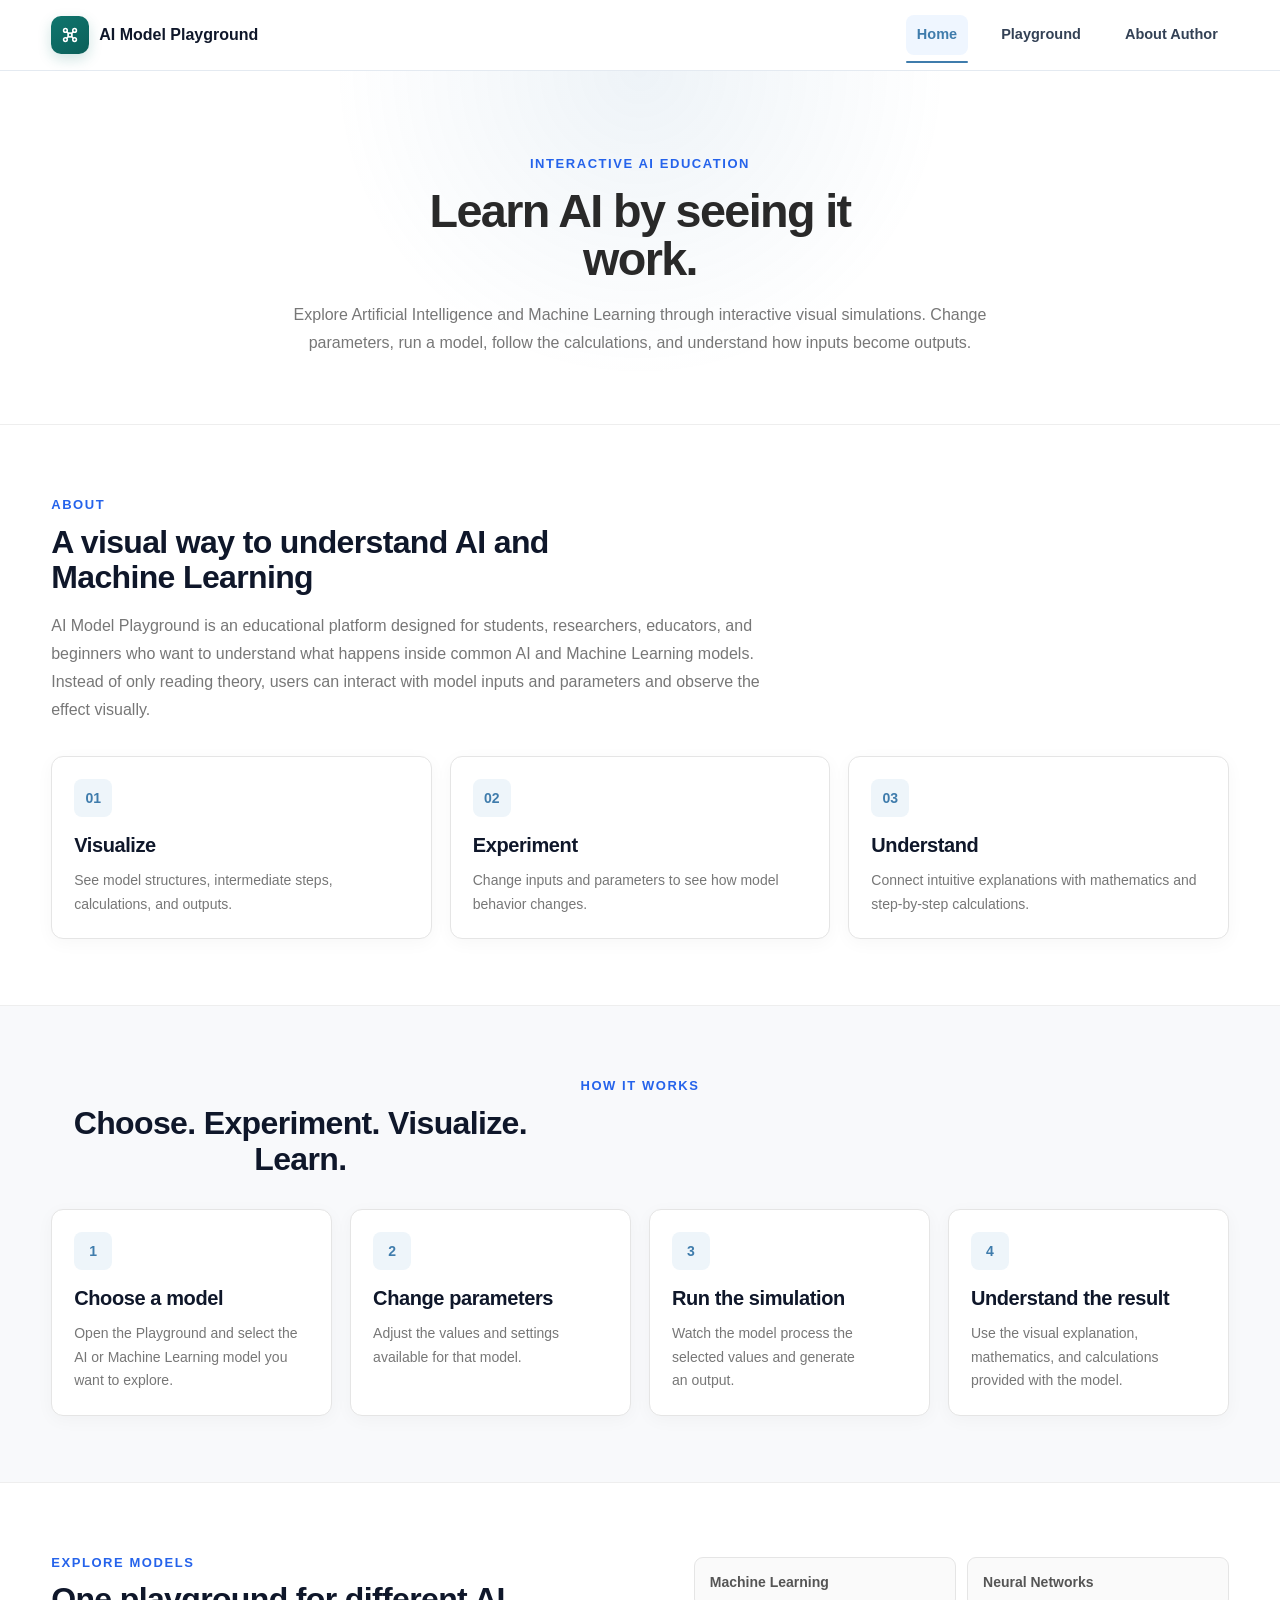
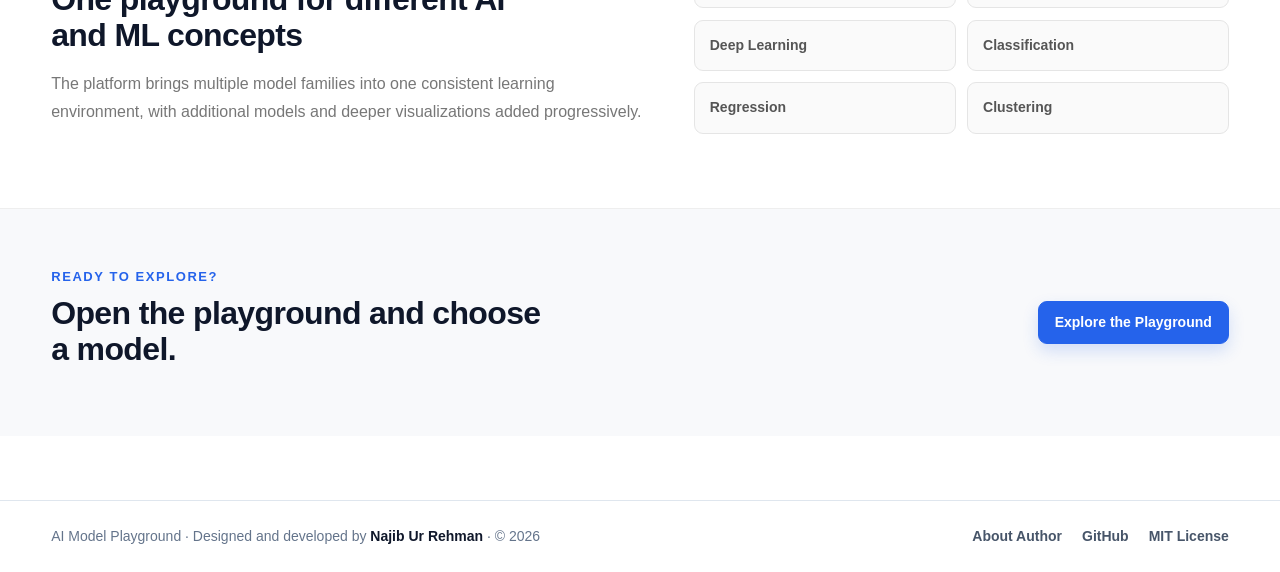
==== commit f9984010: "Logistic regession  updated" ====
--- a/index.html
+++ b/index.html
@@ -58,12 +58,6 @@
         Explore Artificial Intelligence and Machine Learning through interactive visual simulations.
         Change parameters, run a model, follow the calculations, and understand how inputs become outputs.
       </p>
-
-      <div class="home-actions">
-        <a href="playground.html" class="btn primary home-primary-btn">Open Playground</a>
-        <a href="#about" class="btn home-secondary-btn">About the Project</a>
-      </div>
-    </div>
   </section>
 
   <section class="home-section" id="about">
--- a/style.css
+++ b/style.css
@@ -5748,3 +5748,1390 @@
     --kmeans-card-title:18px;
   }
 }
+
+/* =========================================================
+   38. K-MEANS PHASE 1 — COLORS + NUMERIC POINTS
+   ========================================================= */
+
+#kmeans-playground .kmeans-dataset-switcher-two{
+  grid-template-columns:repeat(2,minmax(0,1fr));
+}
+
+#kmeans-playground .kmeans-settings-card,
+#kmeans-playground .kmeans-manual-card,
+#kmeans-playground .kmeans-plot-card,
+#kmeans-playground .kmeans-run-card,
+#kmeans-playground .kmeans-status-card,
+#kmeans-playground .kmeans-explanation-card,
+#kmeans-playground .kmeans-test-card{
+  padding:clamp(18px,1.15vw,26px);
+  margin-bottom:18px;
+}
+
+#kmeans-playground .kmeans-panel-heading{
+  display:flex;
+  align-items:flex-start;
+  justify-content:space-between;
+  gap:18px;
+  margin-bottom:16px;
+}
+
+#kmeans-playground .kmeans-panel-heading small,
+#kmeans-playground .kmeans-dataset-header small,
+#kmeans-playground .kmeans-run-header small,
+#kmeans-playground .kmeans-explanation-card>div>div>small{
+  display:block;
+  font-size:clamp(12px,.20vw + 10px,13.5px);
+  font-weight:800;
+  letter-spacing:.08em;
+  color:var(--blue);
+}
+
+#kmeans-playground .kmeans-panel-heading h3,
+#kmeans-playground .kmeans-dataset-header h3,
+#kmeans-playground .kmeans-run-header h3{
+  margin:4px 0 5px;
+  font-size:clamp(18px,.34vw + 14px,22px);
+}
+
+#kmeans-playground .kmeans-panel-heading p,
+#kmeans-playground .kmeans-dataset-header p,
+#kmeans-playground .kmeans-run-header p,
+#kmeans-playground .kmeans-plot-hint{
+  margin:0;
+  font-size:clamp(14px,.20vw + 12px,16px)!important;
+  line-height:1.55;
+  color:var(--muted);
+}
+
+#kmeans-playground .kmeans-data-count-row{
+  display:flex;
+  align-items:center;
+  justify-content:space-between;
+  gap:14px;
+  margin-top:14px;
+  padding-top:12px;
+  border-top:1px solid var(--border);
+  font-size:clamp(13.5px,.18vw + 11.5px,15px);
+  color:var(--muted);
+}
+
+#kmeans-playground .kmeans-data-count-row strong{
+  color:var(--text);
+}
+
+#kmeans-playground .kmeans-manual-inputs{
+  display:grid;
+  grid-template-columns:repeat(3,minmax(0,1fr));
+  gap:12px;
+}
+
+#kmeans-playground.kmeans-numeric-mode .kmeans-manual-inputs{
+  grid-template-columns:repeat(2,minmax(0,1fr));
+}
+
+#kmeans-playground .kmeans-input-control{
+  display:block;
+  padding:12px 13px;
+  border:1px solid var(--border);
+  border-radius:9px;
+  background:#fbfdff;
+}
+
+#kmeans-playground .kmeans-input-heading{
+  display:flex;
+  align-items:center;
+  justify-content:space-between;
+  gap:10px;
+  margin-bottom:8px;
+}
+
+#kmeans-playground .kmeans-input-heading strong{
+  font-size:clamp(14px,.18vw + 12px,15.5px);
+}
+
+#kmeans-playground .kmeans-input-heading output{
+  min-width:42px;
+  padding:3px 7px;
+  border-radius:6px;
+  background:#eef5ff;
+  color:var(--blue);
+  text-align:center;
+  font-size:clamp(13px,.16vw + 11px,14.5px);
+  font-weight:800;
+}
+
+#kmeans-playground .kmeans-input-control input[type="range"]{
+  width:100%;
+  margin:0;
+  accent-color:var(--blue);
+}
+
+#kmeans-playground .kmeans-input-control input[type="number"]{
+  width:100%;
+  min-height:40px;
+  padding:7px 9px;
+  border:1px solid var(--border-strong);
+  border-radius:7px;
+  background:#fff;
+  font-size:clamp(14px,.18vw + 12px,15.5px);
+}
+
+#kmeans-playground .kmeans-sample-preview{
+  display:grid;
+  place-items:center;
+  flex:0 0 auto;
+  min-width:150px;
+  min-height:64px;
+  padding:10px 14px;
+  border:1px solid var(--border);
+  border-radius:11px;
+  box-shadow:inset 0 0 0 1px rgba(255,255,255,.25);
+  font-size:clamp(13px,.18vw + 11px,14.5px);
+  font-weight:800;
+  text-align:center;
+}
+
+#kmeans-playground .numeric-preview{
+  background:#f8fafc;
+  color:var(--text);
+  font-size:clamp(18px,.30vw + 14px,22px);
+}
+
+#kmeans-playground .kmeans-manual-actions,
+#kmeans-playground .kmeans-test-actions{
+  display:flex;
+  align-items:center;
+  gap:10px;
+  flex-wrap:wrap;
+  margin-top:14px;
+}
+
+#kmeans-playground .kmeans-visual-stage{
+  width:100%;
+  border:1px solid var(--border);
+  border-radius:10px;
+  background:#fbfdff;
+  overflow:hidden;
+}
+
+/* Color mode is a compact swatch board, not a tall graph. */
+#kmeans-playground.kmeans-color-mode #kmeans-plot{
+  height:auto!important;
+  min-height:0!important;
+  max-height:none!important;
+  padding:14px;
+}
+
+#kmeans-playground .kmeans-color-board{
+  display:grid;
+  gap:14px;
+}
+
+#kmeans-playground .kmeans-color-centroids{
+  display:grid;
+  grid-template-columns:repeat(auto-fit,minmax(170px,1fr));
+  gap:10px;
+}
+
+#kmeans-playground .kmeans-color-centroid{
+  display:grid;
+  grid-template-columns:58px minmax(0,1fr);
+  align-items:center;
+  gap:10px;
+  padding:9px;
+  border:2px solid var(--border);
+  border-radius:10px;
+  background:#fff;
+}
+
+#kmeans-playground .kmeans-centroid-color{
+  display:block;
+  width:58px;
+  height:44px;
+  border-radius:7px;
+  border:1px solid rgba(15,23,42,.10);
+}
+
+#kmeans-playground .kmeans-color-centroid strong,
+#kmeans-playground .kmeans-color-centroid small{
+  display:block;
+}
+
+#kmeans-playground .kmeans-color-centroid strong{
+  font-size:clamp(14px,.20vw + 12px,16px);
+}
+
+#kmeans-playground .kmeans-color-centroid small{
+  margin-top:2px;
+  color:var(--muted);
+  font-size:clamp(12px,.14vw + 10px,13.5px);
+}
+
+#kmeans-playground .kmeans-color-grid{
+  display:grid;
+  grid-template-columns:repeat(auto-fit,minmax(120px,1fr));
+  gap:10px;
+}
+
+#kmeans-playground .kmeans-color-swatch{
+  position:relative;
+  display:flex;
+  flex-direction:column;
+  justify-content:flex-end;
+  min-height:92px;
+  padding:10px;
+  border:3px solid rgba(148,163,184,.55);
+  border-radius:10px;
+  box-shadow:0 4px 12px rgba(15,23,42,.07);
+  transition:transform .18s ease,border-color .18s ease,box-shadow .18s ease;
+}
+
+#kmeans-playground .kmeans-color-swatch.active-sample{
+  transform:translateY(-4px) scale(1.02);
+  box-shadow:0 10px 22px rgba(15,23,42,.16);
+}
+
+#kmeans-playground .kmeans-color-swatch small,
+#kmeans-playground .kmeans-color-swatch strong{
+  display:block;
+  text-shadow:0 1px 2px rgba(0,0,0,.18);
+}
+
+#kmeans-playground .kmeans-color-swatch small{
+  font-size:clamp(11.5px,.12vw + 10px,13px);
+  opacity:.92;
+}
+
+#kmeans-playground .kmeans-color-swatch strong{
+  margin-top:2px;
+  font-size:clamp(13px,.16vw + 11px,14.5px);
+}
+
+#kmeans-playground .kmeans-swatch-id{
+  position:absolute;
+  top:8px;
+  left:8px;
+  display:grid;
+  place-items:center;
+  width:24px;
+  height:24px;
+  border-radius:50%;
+  background:rgba(255,255,255,.88);
+  color:#0f172a;
+  font-size:11px;
+  font-weight:800;
+  text-shadow:none;
+}
+
+/* Numeric graph follows the compact KNN-like proportion. */
+#kmeans-playground.kmeans-numeric-mode #kmeans-plot{
+  height:420px!important;
+  min-height:0!important;
+  max-height:420px!important;
+}
+
+#kmeans-playground.kmeans-numeric-mode .kmeans-svg{
+  width:100%;
+  height:420px!important;
+  min-height:0!important;
+  max-height:420px!important;
+}
+
+#kmeans-playground .cluster-border-0{border-color:#2563eb!important}
+#kmeans-playground .cluster-border-1{border-color:#dc2626!important}
+#kmeans-playground .cluster-border-2{border-color:#16a34a!important}
+#kmeans-playground .cluster-border-3{border-color:#d97706!important}
+#kmeans-playground .cluster-border-4{border-color:#7c3aed!important}
+
+#kmeans-playground .kmeans-test-card{
+  border-color:#cbdde9;
+  background:linear-gradient(180deg,#ffffff 0%,#f8fbff 100%);
+}
+
+#kmeans-playground .kmeans-test-result{
+  flex:1 1 420px;
+  min-height:48px;
+  padding:11px 13px;
+  border:1px solid var(--border);
+  border-radius:9px;
+  background:#fff;
+  color:var(--muted);
+  font-size:clamp(13.5px,.18vw + 11.5px,15.5px);
+  line-height:1.5;
+}
+
+#kmeans-playground .kmeans-test-result-main{
+  display:flex;
+  align-items:center;
+  gap:12px;
+}
+
+#kmeans-playground .kmeans-test-result-main small,
+#kmeans-playground .kmeans-test-result-main strong,
+#kmeans-playground .kmeans-test-result-main p{
+  display:block;
+  margin:0;
+}
+
+#kmeans-playground .kmeans-test-result-main small{
+  color:var(--muted);
+  font-size:11.5px;
+  font-weight:800;
+  letter-spacing:.06em;
+}
+
+#kmeans-playground .kmeans-test-result-main strong{
+  margin-top:2px;
+  color:var(--text);
+  font-size:clamp(17px,.24vw + 14px,20px);
+}
+
+#kmeans-playground .kmeans-test-result-main p{
+  color:var(--muted);
+}
+
+#kmeans-playground .kmeans-test-centroid-swatch{
+  flex:0 0 56px;
+  width:56px;
+  height:56px;
+  border:1px solid var(--border);
+  border-radius:10px;
+}
+
+#kmeans-playground .kmeans-test-cluster-dot{
+  flex:0 0 24px;
+  width:24px;
+  height:24px;
+  border-radius:50%;
+}
+
+#kmeans-playground .kmeans-test-distances{
+  display:flex;
+  flex-wrap:wrap;
+  gap:7px;
+  margin-top:9px;
+}
+
+#kmeans-playground .kmeans-test-distances span{
+  padding:3px 7px;
+  border-radius:999px;
+  background:#f1f5f9;
+  color:#475569;
+  font-size:12px;
+  font-weight:700;
+}
+
+#kmeans-playground .kmeans-table-swatch{
+  display:inline-block;
+  width:20px;
+  height:20px;
+  margin-right:7px;
+  border:1px solid rgba(15,23,42,.12);
+  border-radius:5px;
+  vertical-align:middle;
+}
+
+#kmeans-playground .kmeans-current-row td{
+  background:#fff8df;
+}
+
+#kmeans-playground .kmeans-test-point{
+  fill:#111827;
+  stroke:#fff;
+  stroke-width:3;
+}
+
+#kmeans-playground .kmeans-test-point-label{
+  fill:#111827;
+  font-size:13px;
+  font-weight:800;
+}
+
+#kmeans-playground .kmeans-formula{
+  padding:8px 10px;
+  margin:8px 0;
+  border:1px solid #e2e8f0;
+  border-radius:7px;
+  background:#f8fafc;
+  font-family:ui-monospace,SFMono-Regular,Menlo,Consolas,monospace;
+  overflow-wrap:anywhere;
+}
+
+@media(max-width:900px){
+  #kmeans-playground .kmeans-dataset-switcher-two,
+  #kmeans-playground .kmeans-manual-inputs,
+  #kmeans-playground.kmeans-numeric-mode .kmeans-manual-inputs{
+    grid-template-columns:1fr;
+  }
+
+  #kmeans-playground .kmeans-panel-heading{
+    flex-direction:column;
+  }
+
+  #kmeans-playground .kmeans-sample-preview{
+    width:100%;
+    min-width:0;
+  }
+
+  #kmeans-playground.kmeans-numeric-mode #kmeans-plot,
+  #kmeans-playground.kmeans-numeric-mode .kmeans-svg{
+    height:380px!important;
+    max-height:380px!important;
+  }
+}
+
+@media(max-width:600px){
+  #kmeans-playground .kmeans-color-grid{
+    grid-template-columns:repeat(2,minmax(0,1fr));
+  }
+
+  #kmeans-playground .kmeans-manual-actions,
+  #kmeans-playground .kmeans-test-actions{
+    flex-direction:column;
+    align-items:stretch;
+  }
+
+  #kmeans-playground .kmeans-manual-actions .btn,
+  #kmeans-playground .kmeans-test-actions .btn{
+    width:100%;
+  }
+
+  #kmeans-playground.kmeans-numeric-mode #kmeans-plot,
+  #kmeans-playground.kmeans-numeric-mode .kmeans-svg{
+    height:320px!important;
+    max-height:320px!important;
+  }
+}
+
+/* =========================================================
+   K-MEANS COLOR BOARD - READABLE CARD DESIGN
+   ========================================================= */
+
+#kmeans-playground.kmeans-color-mode #kmeans-plot{
+  padding:18px!important;
+  background:#f8fafc;
+}
+
+#kmeans-playground .kmeans-color-board{
+  gap:18px;
+}
+
+/* Keep the color samples in an intentional grid instead of one long strip. */
+#kmeans-playground .kmeans-color-grid{
+  display:grid;
+  grid-template-columns:repeat(6,minmax(0,1fr));
+  gap:14px;
+}
+
+#kmeans-playground .kmeans-color-swatch{
+  position:relative;
+  display:block;
+  min-width:0;
+  min-height:0;
+  padding:0;
+  overflow:hidden;
+  border:2px solid #dbe3ec;
+  border-radius:13px;
+  background:#fff;
+  box-shadow:0 5px 14px rgba(15,23,42,.07);
+  transition:transform .18s ease,border-color .18s ease,box-shadow .18s ease;
+}
+
+#kmeans-playground .kmeans-color-swatch:hover{
+  transform:translateY(-3px);
+  box-shadow:0 10px 24px rgba(15,23,42,.12);
+}
+
+#kmeans-playground .kmeans-color-swatch.active-sample{
+  transform:translateY(-4px) scale(1.015);
+  box-shadow:0 12px 28px rgba(37,99,235,.18);
+}
+
+#kmeans-playground .kmeans-swatch-color{
+  position:relative;
+  width:100%;
+  height:92px;
+  border-bottom:1px solid rgba(15,23,42,.08);
+}
+
+#kmeans-playground .kmeans-swatch-id{
+  position:absolute;
+  top:9px;
+  left:9px;
+  display:grid;
+  place-items:center;
+  width:29px;
+  height:29px;
+  border-radius:999px;
+  background:rgba(255,255,255,.94);
+  border:1px solid rgba(15,23,42,.10);
+  box-shadow:0 2px 7px rgba(15,23,42,.12);
+  color:#0f172a;
+  font-size:13px;
+  font-weight:850;
+  line-height:1;
+  text-shadow:none;
+}
+
+#kmeans-playground .kmeans-swatch-meta{
+  display:flex;
+  align-items:center;
+  justify-content:space-between;
+  gap:8px;
+  min-height:58px;
+  padding:10px 11px;
+  background:#fff;
+}
+
+#kmeans-playground .kmeans-swatch-rgb{
+  min-width:0;
+  color:#475569;
+  font-size:clamp(12.5px,.22vw + 10px,14px);
+  font-weight:650;
+  line-height:1.3;
+  white-space:nowrap;
+}
+
+#kmeans-playground .kmeans-cluster-badge{
+  flex:0 0 auto;
+  display:inline-flex;
+  align-items:center;
+  justify-content:center;
+  min-height:26px;
+  padding:4px 8px;
+  border-radius:999px;
+  background:#eef2f7;
+  color:#475569;
+  font-size:clamp(11.5px,.16vw + 9px,12.5px);
+  font-weight:800;
+  line-height:1;
+  white-space:nowrap;
+}
+
+#kmeans-playground .kmeans-cluster-badge.is-unlabeled{
+  background:#f1f5f9;
+  color:#64748b;
+}
+
+#kmeans-playground .cluster-badge-0{background:#dbeafe;color:#1d4ed8}
+#kmeans-playground .cluster-badge-1{background:#fee2e2;color:#b91c1c}
+#kmeans-playground .cluster-badge-2{background:#dcfce7;color:#15803d}
+#kmeans-playground .cluster-badge-3{background:#ede9fe;color:#6d28d9}
+#kmeans-playground .cluster-badge-4{background:#fef3c7;color:#b45309}
+
+/* Learned centroids use the same clean visual language. */
+#kmeans-playground .kmeans-color-centroids{
+  grid-template-columns:repeat(auto-fit,minmax(210px,1fr));
+  gap:12px;
+}
+
+#kmeans-playground .kmeans-color-centroid{
+  grid-template-columns:72px minmax(0,1fr);
+  gap:12px;
+  padding:10px;
+  border-radius:12px;
+  box-shadow:0 4px 12px rgba(15,23,42,.05);
+}
+
+#kmeans-playground .kmeans-centroid-color{
+  width:72px;
+  height:54px;
+  border-radius:9px;
+}
+
+#kmeans-playground .kmeans-color-centroid strong{
+  font-size:15px;
+}
+
+#kmeans-playground .kmeans-color-centroid small{
+  font-size:13px;
+  line-height:1.35;
+}
+
+@media(max-width:1400px){
+  #kmeans-playground .kmeans-color-grid{
+    grid-template-columns:repeat(4,minmax(0,1fr));
+  }
+}
+
+@media(max-width:900px){
+  #kmeans-playground .kmeans-color-grid{
+    grid-template-columns:repeat(3,minmax(0,1fr));
+  }
+}
+
+@media(max-width:650px){
+  #kmeans-playground .kmeans-color-grid{
+    grid-template-columns:repeat(2,minmax(0,1fr));
+    gap:10px;
+  }
+
+  #kmeans-playground .kmeans-swatch-color{
+    height:82px;
+  }
+
+  #kmeans-playground .kmeans-swatch-meta{
+    align-items:flex-start;
+    flex-direction:column;
+    gap:6px;
+  }
+}
+
+/* =========================================================
+   39. K-MEANS COLOR PALETTE MAP
+   =========================================================
+   The color example is displayed as a Hue × Brightness map.
+   K-Means still calculates distances in normalized RGB space.
+   ========================================================= */
+
+#kmeans-playground.kmeans-color-mode #kmeans-plot{
+  height:auto!important;
+  min-height:0!important;
+  max-height:none!important;
+  padding:16px!important;
+  overflow:visible!important;
+  background:#f8fafc;
+}
+
+#kmeans-playground .kmeans-palette-shell{
+  display:grid;
+  gap:14px;
+  width:100%;
+}
+
+#kmeans-playground .kmeans-palette-map-wrap{
+  width:100%;
+  min-width:0;
+}
+
+#kmeans-playground .kmeans-palette-map{
+  position:relative;
+  width:100%;
+  height:420px;
+  overflow:hidden;
+  border:1px solid #cbd5e1;
+  border-radius:13px;
+  background:
+    linear-gradient(to bottom,rgba(0,0,0,0) 0%,rgba(0,0,0,.06) 25%,rgba(0,0,0,.38) 68%,rgba(0,0,0,.94) 100%),
+    linear-gradient(to right,
+      #ff0000 0%,
+      #ffff00 16.666%,
+      #00ff00 33.333%,
+      #00ffff 50%,
+      #0000ff 66.666%,
+      #ff00ff 83.333%,
+      #ff0000 100%);
+  box-shadow:inset 0 0 0 1px rgba(255,255,255,.18),0 7px 20px rgba(15,23,42,.08);
+  cursor:crosshair;
+  isolation:isolate;
+}
+
+#kmeans-playground .kmeans-palette-map::after{
+  content:"";
+  position:absolute;
+  inset:0;
+  pointer-events:none;
+  background:linear-gradient(to right,rgba(255,255,255,.06),rgba(255,255,255,0) 18%,rgba(255,255,255,0) 82%,rgba(255,255,255,.04));
+  z-index:0;
+}
+
+#kmeans-playground .kmeans-palette-svg{
+  position:absolute;
+  inset:0;
+  z-index:1;
+  display:block;
+  width:100%;
+  height:100%;
+}
+
+#kmeans-playground .kmeans-palette-grid-line{
+  stroke:rgba(255,255,255,.22);
+  stroke-width:1;
+  stroke-dasharray:3 6;
+  pointer-events:none;
+}
+
+#kmeans-playground .kmeans-palette-cluster-link{
+  stroke-width:1.5;
+  opacity:.24;
+  pointer-events:none;
+}
+
+#kmeans-playground .kmeans-palette-point{
+  stroke:#fff;
+  stroke-width:2.2;
+  filter:drop-shadow(0 2px 3px rgba(15,23,42,.34));
+  transition:r .16s ease;
+}
+
+#kmeans-playground .kmeans-palette-point-label{
+  fill:#fff;
+  stroke:rgba(15,23,42,.82);
+  stroke-width:3px;
+  paint-order:stroke;
+  font-size:13px;
+  font-weight:850;
+  pointer-events:none;
+}
+
+#kmeans-playground .kmeans-palette-cluster-ring{
+  fill:none;
+  stroke-width:4;
+  opacity:.95;
+  filter:drop-shadow(0 1px 2px rgba(15,23,42,.25));
+}
+
+#kmeans-playground .kmeans-palette-active-ring{
+  fill:none;
+  stroke:#fff;
+  stroke-width:3;
+  stroke-dasharray:5 4;
+  animation:kmeans-palette-pulse 1s ease-in-out infinite;
+}
+
+#kmeans-playground .kmeans-palette-centroid-outer{
+  fill:#fff;
+  stroke:rgba(15,23,42,.6);
+  stroke-width:2;
+  filter:drop-shadow(0 3px 4px rgba(15,23,42,.28));
+}
+
+#kmeans-playground .kmeans-palette-centroid{
+  stroke-width:4;
+  filter:drop-shadow(0 2px 3px rgba(15,23,42,.32));
+}
+
+#kmeans-playground .kmeans-palette-centroid-label,
+#kmeans-playground .kmeans-palette-test-label{
+  fill:#fff;
+  stroke:rgba(15,23,42,.9);
+  stroke-width:4px;
+  paint-order:stroke;
+  font-size:14px;
+  font-weight:900;
+  pointer-events:none;
+}
+
+#kmeans-playground .kmeans-palette-centroid-move{
+  stroke-width:3;
+  stroke-dasharray:8 5;
+  opacity:.95;
+}
+
+#kmeans-playground .kmeans-palette-centroid-target{
+  fill:rgba(255,255,255,.22);
+  stroke-width:3;
+  stroke-dasharray:4 3;
+}
+
+#kmeans-playground .kmeans-palette-test-ring{
+  fill:none;
+  stroke:#fff;
+  stroke-width:4;
+  filter:drop-shadow(0 0 4px rgba(15,23,42,.8));
+}
+
+#kmeans-playground .kmeans-palette-test-point{
+  stroke:#0f172a;
+  stroke-width:2;
+  filter:drop-shadow(0 2px 4px rgba(15,23,42,.4));
+}
+
+
+/* Palette axis labels live outside the color field so the map stays visually clean. */
+#kmeans-playground .kmeans-palette-axis-layout{
+  display:grid;
+  grid-template-columns:44px minmax(0,1fr);
+  gap:10px;
+  align-items:stretch;
+  width:100%;
+}
+
+#kmeans-playground .kmeans-palette-column{
+  min-width:0;
+}
+
+#kmeans-playground .kmeans-palette-y-axis-label{
+  display:flex;
+  align-items:center;
+  justify-content:center;
+  gap:5px;
+  writing-mode:vertical-rl;
+  transform:rotate(180deg);
+  color:#475569;
+  font-size:13px;
+  font-weight:800;
+  line-height:1;
+  letter-spacing:.01em;
+  user-select:none;
+}
+
+#kmeans-playground .kmeans-palette-y-axis-label strong{
+  color:#2563eb;
+  font-size:16px;
+}
+
+#kmeans-playground .kmeans-palette-x-axis-label{
+  display:flex;
+  align-items:center;
+  justify-content:center;
+  gap:6px;
+  min-height:28px;
+  padding-top:7px;
+  color:#475569;
+  font-size:13px;
+  font-weight:800;
+  line-height:1;
+  letter-spacing:.01em;
+  user-select:none;
+}
+
+#kmeans-playground .kmeans-palette-x-axis-label strong{
+  color:#2563eb;
+  font-size:16px;
+}
+
+#kmeans-playground .kmeans-palette-footer{
+  display:flex;
+  align-items:center;
+  justify-content:space-between;
+  gap:16px;
+  margin-top:10px;
+  padding:0 2px;
+  color:#64748b;
+  font-size:13px;
+}
+
+#kmeans-playground .kmeans-palette-help,
+#kmeans-playground .kmeans-palette-projection-note{
+  display:flex;
+  align-items:center;
+  flex-wrap:wrap;
+  gap:6px;
+}
+
+#kmeans-playground .kmeans-palette-help strong{
+  color:#2563eb;
+}
+
+#kmeans-playground .kmeans-palette-projection-note span{
+  color:#334155;
+  font-weight:800;
+}
+
+#kmeans-playground .kmeans-palette-centroid-legend{
+  display:grid;
+  grid-template-columns:repeat(auto-fit,minmax(190px,1fr));
+  gap:10px;
+}
+
+#kmeans-playground .kmeans-palette-centroid-chip{
+  display:grid;
+  grid-template-columns:44px auto minmax(0,1fr);
+  align-items:center;
+  gap:9px;
+  min-width:0;
+  padding:8px 10px;
+  border:1px solid #e2e8f0;
+  border-left-width:4px;
+  border-radius:10px;
+  background:#fff;
+  box-shadow:0 2px 8px rgba(15,23,42,.04);
+}
+
+#kmeans-playground .kmeans-palette-centroid-chip>span{
+  width:44px;
+  height:32px;
+  border:1px solid rgba(15,23,42,.12);
+  border-radius:7px;
+}
+
+#kmeans-playground .kmeans-palette-centroid-chip strong{
+  font-size:14px;
+}
+
+#kmeans-playground .kmeans-palette-centroid-chip small{
+  min-width:0;
+  overflow:hidden;
+  color:#64748b;
+  font-size:12.5px;
+  text-overflow:ellipsis;
+  white-space:nowrap;
+}
+
+@keyframes kmeans-palette-pulse{
+  0%,100%{opacity:.55}
+  50%{opacity:1}
+}
+
+@media(max-width:900px){
+  #kmeans-playground .kmeans-palette-map{
+    height:360px;
+  }
+
+  #kmeans-playground .kmeans-palette-footer{
+    align-items:flex-start;
+    flex-direction:column;
+    gap:5px;
+  }
+}
+
+@media(max-width:600px){
+  #kmeans-playground.kmeans-color-mode #kmeans-plot{
+    padding:10px!important;
+  }
+
+  #kmeans-playground .kmeans-palette-map{
+    height:300px;
+    border-radius:10px;
+  }
+
+  #kmeans-playground .kmeans-palette-centroid-legend{
+    grid-template-columns:1fr;
+  }
+
+  #kmeans-playground .kmeans-palette-point-label,
+  #kmeans-playground .kmeans-palette-centroid-label,
+  #kmeans-playground .kmeans-palette-test-label{
+    font-size:11.5px;
+  }
+}
+
+
+@media(max-width:600px){
+  #kmeans-playground .kmeans-palette-axis-layout{
+    grid-template-columns:30px minmax(0,1fr);
+    gap:6px;
+  }
+
+  #kmeans-playground .kmeans-palette-y-axis-label,
+  #kmeans-playground .kmeans-palette-x-axis-label{
+    font-size:11.5px;
+  }
+
+  #kmeans-playground .kmeans-palette-y-axis-label strong,
+  #kmeans-playground .kmeans-palette-x-axis-label strong{
+    font-size:14px;
+  }
+}
+
+/* =========================================================
+   K-MEANS PHASE 2 — PATTERN CLUSTERING
+   ========================================================= */
+
+#kmeans-playground .kmeans-dataset-switcher-three{
+  grid-template-columns:repeat(3,minmax(0,1fr));
+}
+
+#kmeans-playground.kmeans-pattern-mode .kmeans-manual-inputs{
+  grid-template-columns:repeat(4,minmax(0,1fr));
+}
+
+#kmeans-playground .pattern-preview{
+  position:relative;
+  overflow:hidden;
+  min-width:220px;
+  min-height:86px;
+  color:#0f172a;
+  border:1px solid #cbd5e1;
+  text-shadow:0 1px 0 rgba(255,255,255,.65);
+}
+
+#kmeans-playground .pattern-preview::after{
+  content:"";
+  position:absolute;
+  inset:0;
+  background:linear-gradient(180deg,rgba(255,255,255,.08),rgba(255,255,255,.38));
+  pointer-events:none;
+}
+
+#kmeans-playground .pattern-preview span,
+#kmeans-playground .pattern-preview small{
+  position:relative;
+  z-index:1;
+  display:block;
+  padding:2px 7px;
+  border-radius:6px;
+  background:rgba(255,255,255,.82);
+}
+
+#kmeans-playground .pattern-preview span{
+  font-weight:800;
+}
+
+#kmeans-playground .pattern-preview small{
+  margin-top:5px;
+  font-size:11.5px;
+  line-height:1.35;
+  font-weight:700;
+}
+
+#kmeans-playground.kmeans-pattern-mode #kmeans-plot{
+  height:auto!important;
+  min-height:0!important;
+  max-height:none!important;
+  padding:14px;
+  overflow:visible;
+  background:#f8fafc;
+}
+
+#kmeans-playground .kmeans-pattern-shell{
+  display:grid;
+  gap:13px;
+}
+
+#kmeans-playground .kmeans-pattern-axis-layout{
+  display:grid;
+  grid-template-columns:46px minmax(0,1fr);
+  gap:10px;
+  align-items:stretch;
+}
+
+#kmeans-playground .kmeans-pattern-column{
+  min-width:0;
+}
+
+#kmeans-playground .kmeans-pattern-y-axis-label{
+  display:flex;
+  flex-direction:column;
+  align-items:center;
+  justify-content:center;
+  gap:7px;
+  color:#475569;
+  font-size:12.5px;
+  font-weight:800;
+  line-height:1;
+  user-select:none;
+}
+
+#kmeans-playground .kmeans-pattern-y-axis-label span{
+  writing-mode:vertical-rl;
+  transform:rotate(180deg);
+}
+
+#kmeans-playground .kmeans-pattern-y-axis-label strong{
+  color:#2563eb;
+  font-size:17px;
+  line-height:1;
+}
+
+#kmeans-playground .kmeans-pattern-x-axis-label{
+  display:flex;
+  align-items:center;
+  justify-content:center;
+  gap:6px;
+  min-height:28px;
+  color:#475569;
+  font-size:12.5px;
+  font-weight:800;
+}
+
+#kmeans-playground .kmeans-pattern-x-axis-label strong{
+  color:#2563eb;
+  font-size:16px;
+}
+
+#kmeans-playground .kmeans-pattern-map{
+  position:relative;
+  width:100%;
+  height:390px;
+  overflow:hidden;
+  border:1px solid #cbd5e1;
+  border-radius:12px;
+  background:
+    linear-gradient(90deg,rgba(37,99,235,.035),transparent 28%,rgba(124,58,237,.035)),
+    #fff;
+  box-shadow:inset 0 0 0 1px rgba(255,255,255,.7);
+  cursor:crosshair;
+}
+
+#kmeans-playground .kmeans-pattern-svg{
+  position:absolute;
+  inset:0;
+  z-index:0;
+  width:100%;
+  height:100%;
+  pointer-events:none;
+}
+
+#kmeans-playground .kmeans-pattern-grid-line{
+  stroke:#e2e8f0;
+  stroke-width:1;
+  stroke-dasharray:4 5;
+}
+
+#kmeans-playground .kmeans-pattern-tick{
+  fill:#64748b;
+  font-size:12px;
+  font-weight:700;
+  text-anchor:middle;
+}
+
+#kmeans-playground .kmeans-pattern-y-tick{
+  text-anchor:end;
+}
+
+#kmeans-playground .kmeans-pattern-link{
+  stroke-width:1.5;
+  stroke-opacity:.35;
+  stroke-dasharray:5 5;
+}
+
+#kmeans-playground .kmeans-pattern-centroid-move{
+  stroke-width:3;
+  stroke-dasharray:8 5;
+  opacity:.9;
+}
+
+#kmeans-playground .kmeans-pattern-marker,
+#kmeans-playground .kmeans-pattern-centroid,
+#kmeans-playground .kmeans-pattern-test-marker{
+  position:absolute;
+  z-index:3;
+  transform:translate(-50%,-50%);
+  display:grid;
+  place-items:center;
+}
+
+#kmeans-playground .kmeans-pattern-marker{
+  width:42px;
+  height:42px;
+  border:3px solid #fff;
+  border-radius:10px;
+  box-shadow:0 3px 9px rgba(15,23,42,.18);
+  transition:transform .18s ease,border-color .18s ease,box-shadow .18s ease;
+}
+
+#kmeans-playground .kmeans-pattern-marker:hover,
+#kmeans-playground .kmeans-pattern-marker.is-active{
+  z-index:6;
+  transform:translate(-50%,-50%) scale(1.16);
+  box-shadow:0 5px 16px rgba(15,23,42,.28);
+}
+
+#kmeans-playground .kmeans-pattern-marker.is-active{
+  outline:3px solid #f59e0b;
+  outline-offset:3px;
+}
+
+#kmeans-playground .kmeans-pattern-marker-tile{
+  position:absolute;
+  inset:0;
+  border-radius:7px;
+}
+
+#kmeans-playground .kmeans-pattern-marker b{
+  position:absolute;
+  right:-7px;
+  top:-8px;
+  display:grid;
+  place-items:center;
+  min-width:19px;
+  height:19px;
+  padding:0 4px;
+  border:2px solid #fff;
+  border-radius:999px;
+  background:#0f172a;
+  color:#fff;
+  font-size:10px;
+  line-height:1;
+  box-shadow:0 1px 4px rgba(15,23,42,.25);
+}
+
+#kmeans-playground .kmeans-pattern-centroid{
+  z-index:7;
+  width:54px;
+  min-height:54px;
+  padding:4px;
+  border:4px solid;
+  border-radius:14px;
+  background:#fff;
+  box-shadow:0 6px 18px rgba(15,23,42,.25);
+}
+
+#kmeans-playground .kmeans-pattern-centroid>span{
+  display:block;
+  width:100%;
+  height:30px;
+  border-radius:7px;
+}
+
+#kmeans-playground .kmeans-pattern-centroid strong{
+  margin-top:2px;
+  font-size:11px;
+  line-height:1;
+  color:#0f172a;
+}
+
+#kmeans-playground .kmeans-pattern-test-marker{
+  z-index:8;
+  min-width:66px;
+  padding:4px 5px 5px;
+  border:3px solid #fff;
+  border-radius:14px;
+  background:#0f172a;
+  box-shadow:0 0 0 3px rgba(15,23,42,.7),0 7px 18px rgba(15,23,42,.28);
+  pointer-events:none;
+}
+
+#kmeans-playground .kmeans-pattern-test-marker>span{
+  display:block;
+  width:42px;
+  height:29px;
+  border-radius:7px;
+}
+
+#kmeans-playground .kmeans-pattern-test-marker strong{
+  margin-top:3px;
+  color:#fff;
+  font-size:10.5px;
+  white-space:nowrap;
+}
+
+#kmeans-playground .kmeans-pattern-footer{
+  display:flex;
+  align-items:center;
+  justify-content:space-between;
+  gap:15px;
+  flex-wrap:wrap;
+  padding:0 4px;
+  color:#64748b;
+  font-size:12.5px;
+}
+
+#kmeans-playground .kmeans-pattern-footer strong{
+  color:#2563eb;
+}
+
+#kmeans-playground .kmeans-pattern-footer>div:last-child span{
+  margin-left:9px;
+  color:#334155;
+  font-weight:800;
+}
+
+#kmeans-playground .kmeans-pattern-centroid-legend{
+  display:grid;
+  grid-template-columns:repeat(auto-fit,minmax(220px,1fr));
+  gap:9px;
+}
+
+#kmeans-playground .kmeans-pattern-centroid-card{
+  display:grid;
+  grid-template-columns:62px minmax(0,1fr);
+  gap:10px;
+  align-items:center;
+  padding:9px;
+  border:2px solid;
+  border-radius:10px;
+  background:#fff;
+}
+
+#kmeans-playground .kmeans-pattern-centroid-card-tile{
+  display:block;
+  width:62px;
+  height:48px;
+  border:1px solid #cbd5e1;
+  border-radius:8px;
+}
+
+#kmeans-playground .kmeans-pattern-centroid-card strong,
+#kmeans-playground .kmeans-pattern-centroid-card small{
+  display:block;
+}
+
+#kmeans-playground .kmeans-pattern-centroid-card small{
+  margin-top:3px;
+  color:#64748b;
+  font-size:11.5px;
+  line-height:1.35;
+}
+
+#kmeans-playground .kmeans-test-pattern-centroid{
+  display:block;
+  flex:0 0 78px;
+  width:78px;
+  height:58px;
+  border:1px solid #cbd5e1;
+  border-radius:9px;
+}
+
+#kmeans-playground .kmeans-table-pattern-swatch{
+  display:inline-block;
+  width:28px;
+  height:22px;
+  margin-right:7px;
+  border:1px solid #cbd5e1;
+  border-radius:5px;
+  vertical-align:middle;
+}
+
+/* Keep the existing color-map vertical axis readable with an upright arrow. */
+#kmeans-playground .kmeans-palette-y-axis-label{
+  display:flex;
+  flex-direction:column;
+  align-items:center;
+  justify-content:center;
+  gap:6px;
+  writing-mode:initial;
+  transform:none;
+}
+
+#kmeans-playground .kmeans-palette-y-axis-label span{
+  writing-mode:vertical-rl;
+  transform:rotate(180deg);
+}
+
+#kmeans-playground .kmeans-palette-y-axis-label strong{
+  transform:none;
+  line-height:1;
+}
+
+@media(max-width:1050px){
+  #kmeans-playground .kmeans-dataset-switcher-three{
+    grid-template-columns:1fr;
+  }
+
+  #kmeans-playground.kmeans-pattern-mode .kmeans-manual-inputs{
+    grid-template-columns:repeat(2,minmax(0,1fr));
+  }
+}
+
+@media(max-width:700px){
+  #kmeans-playground .kmeans-pattern-axis-layout{
+    grid-template-columns:32px minmax(0,1fr);
+    gap:5px;
+  }
+
+  #kmeans-playground .kmeans-pattern-map{
+    height:330px;
+  }
+
+  #kmeans-playground .kmeans-pattern-marker{
+    width:36px;
+    height:36px;
+  }
+
+  #kmeans-playground .kmeans-pattern-centroid{
+    width:48px;
+    min-height:48px;
+  }
+
+  #kmeans-playground .kmeans-pattern-footer{
+    display:block;
+  }
+
+  #kmeans-playground .kmeans-pattern-footer>div+div{
+    margin-top:5px;
+  }
+}
+
+@media(max-width:560px){
+  #kmeans-playground.kmeans-pattern-mode .kmeans-manual-inputs{
+    grid-template-columns:1fr;
+  }
+
+  #kmeans-playground .kmeans-pattern-map{
+    height:290px;
+  }
+}
